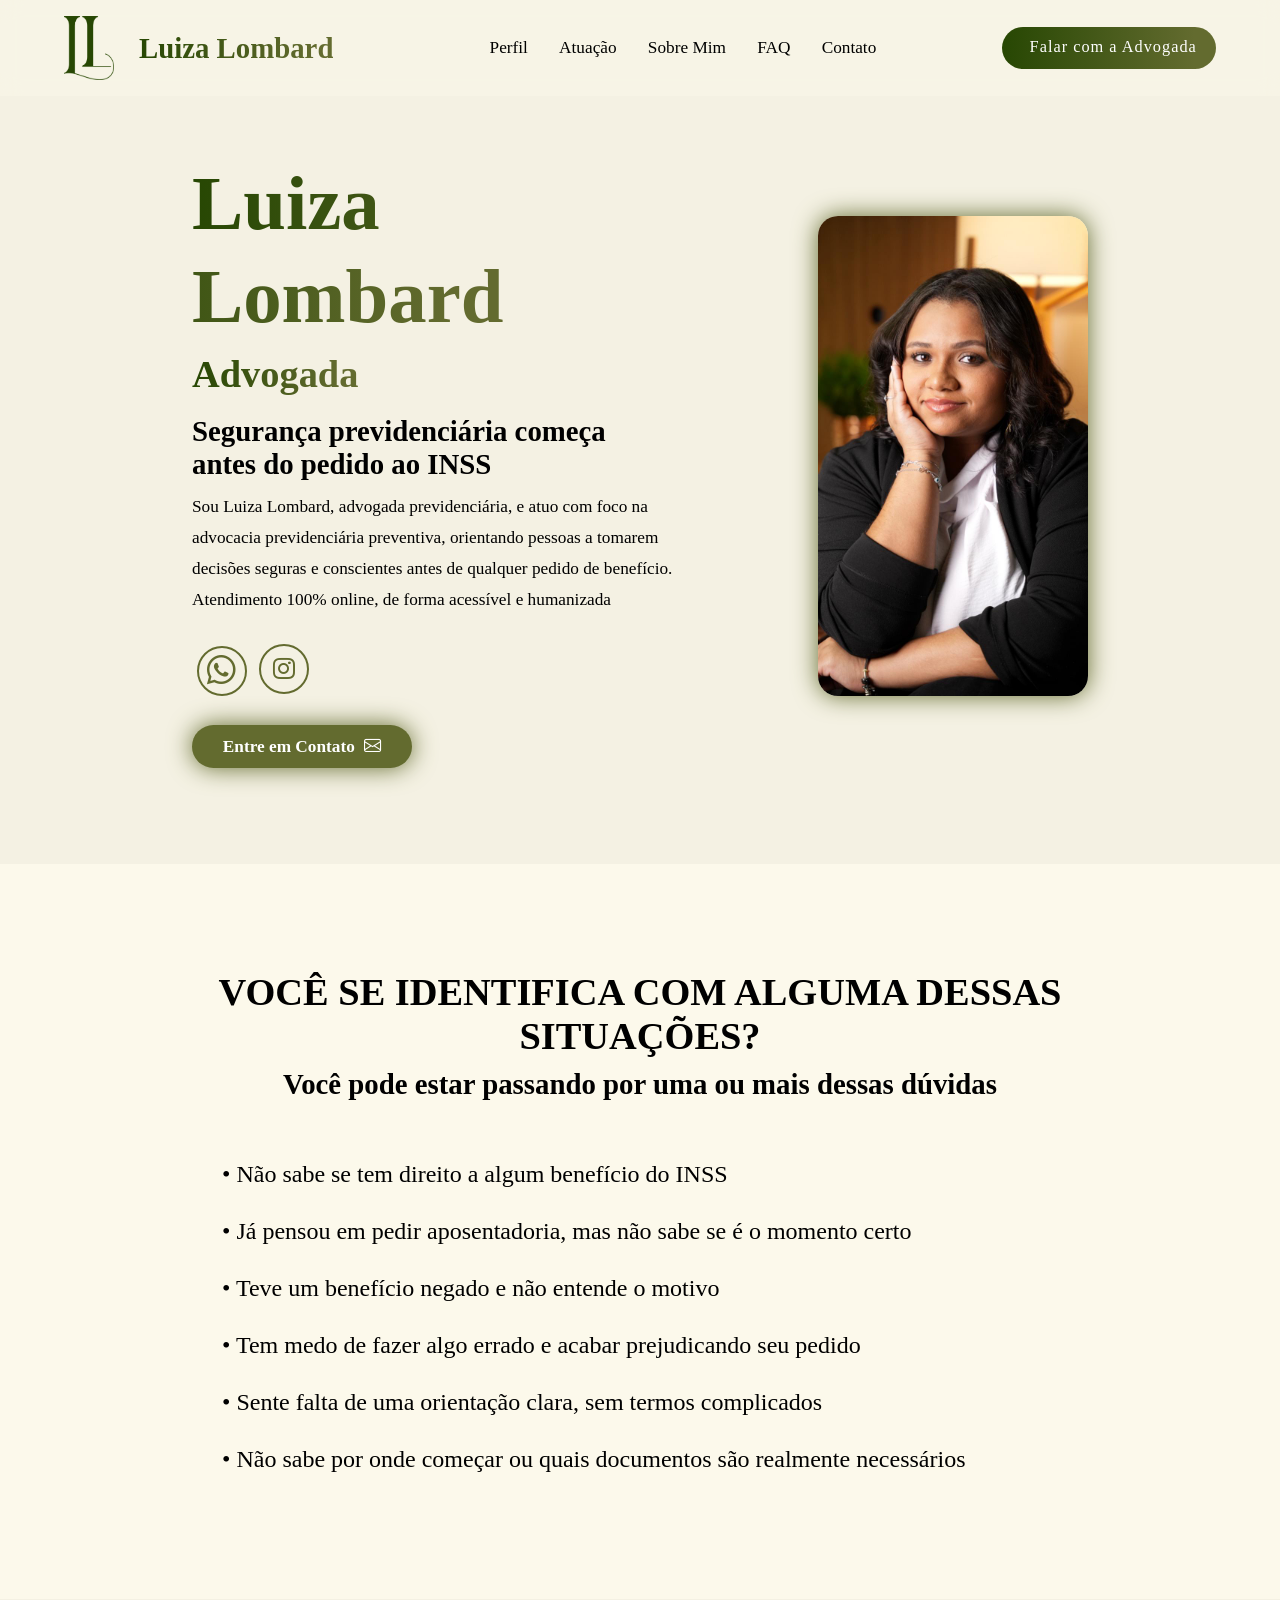
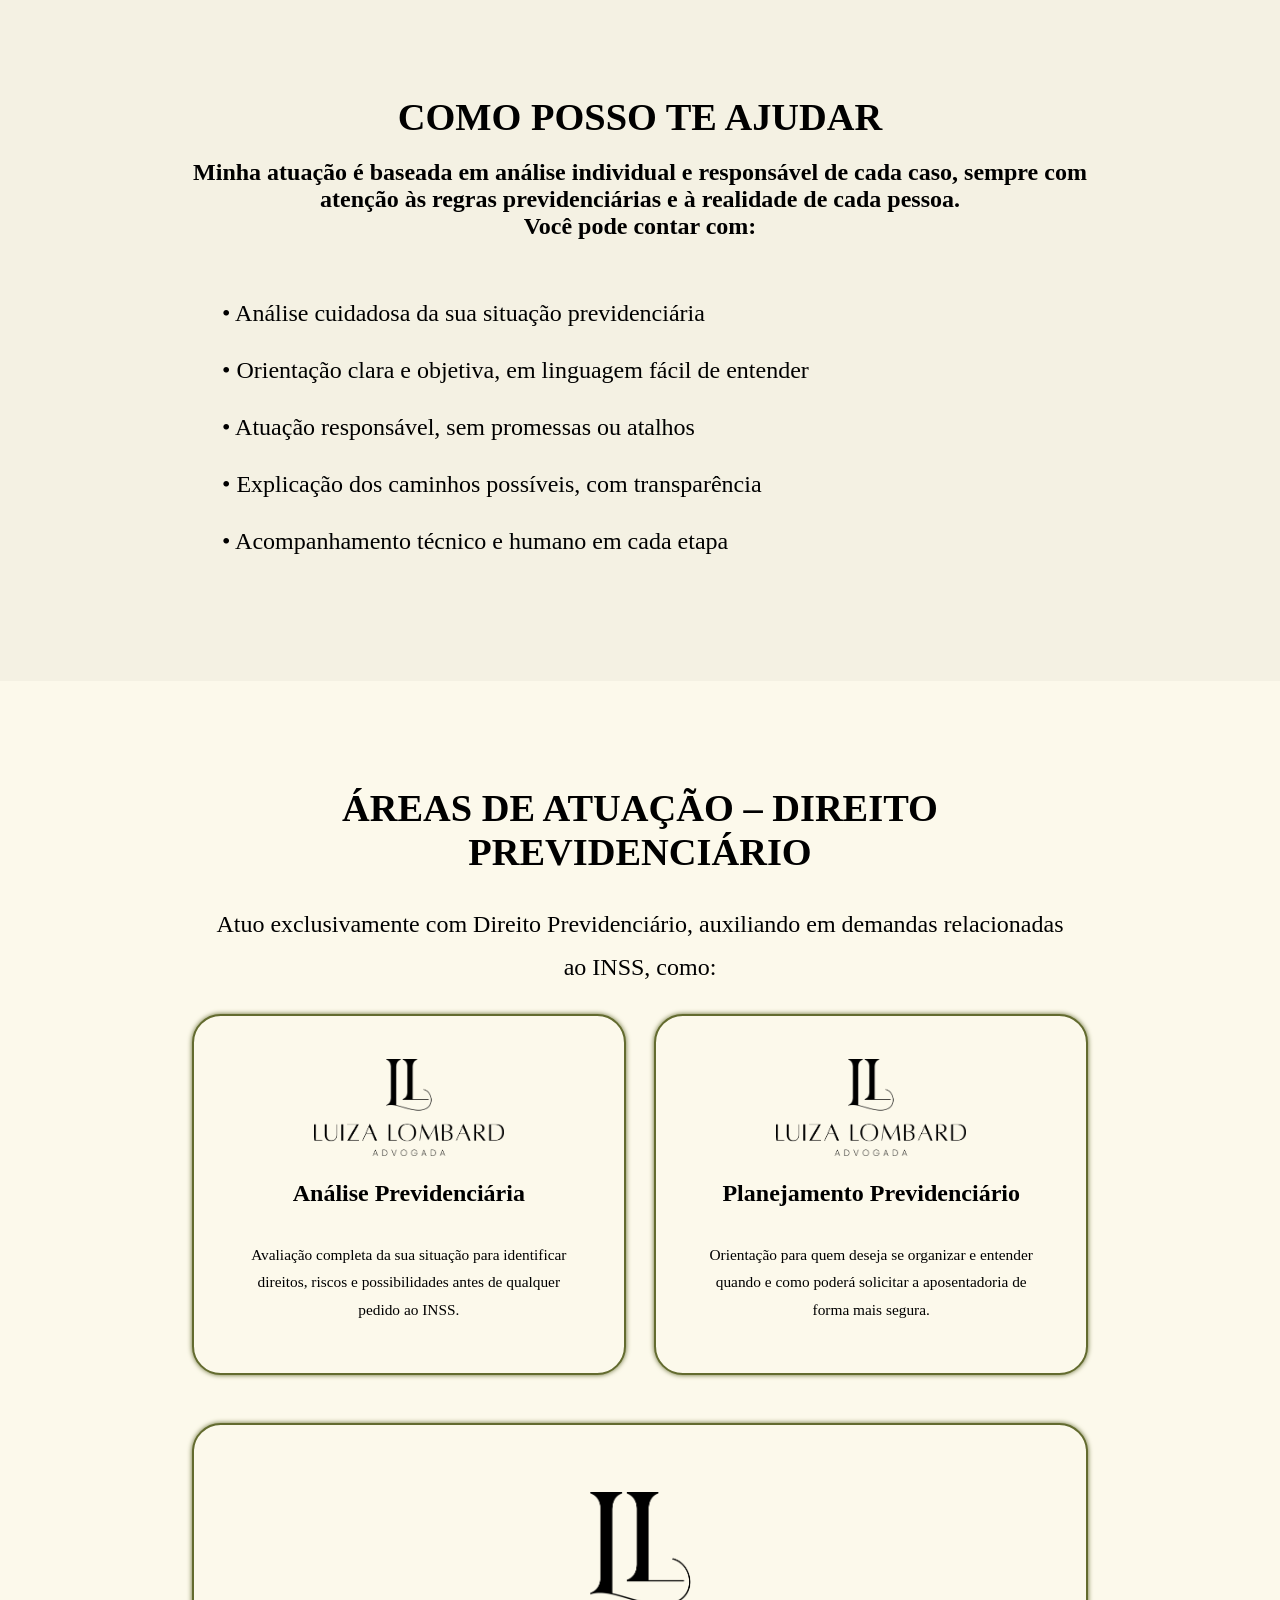
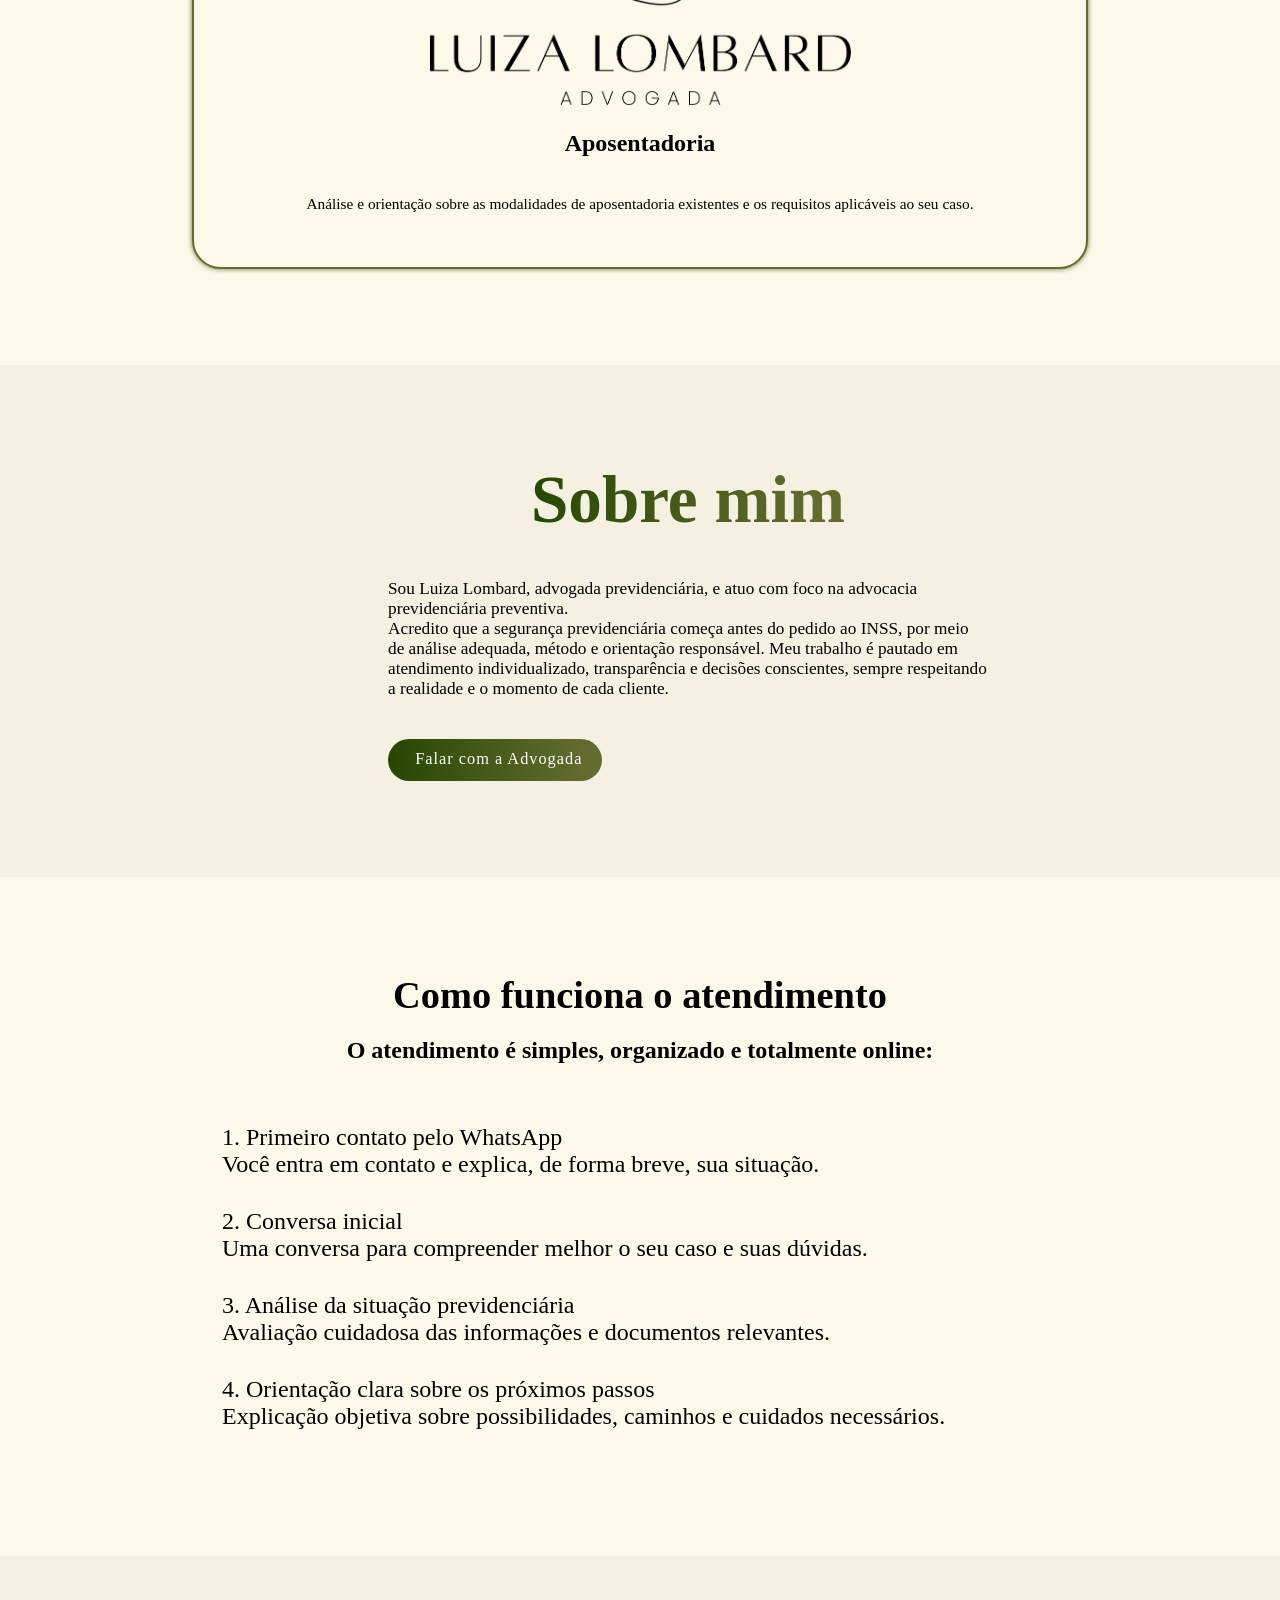
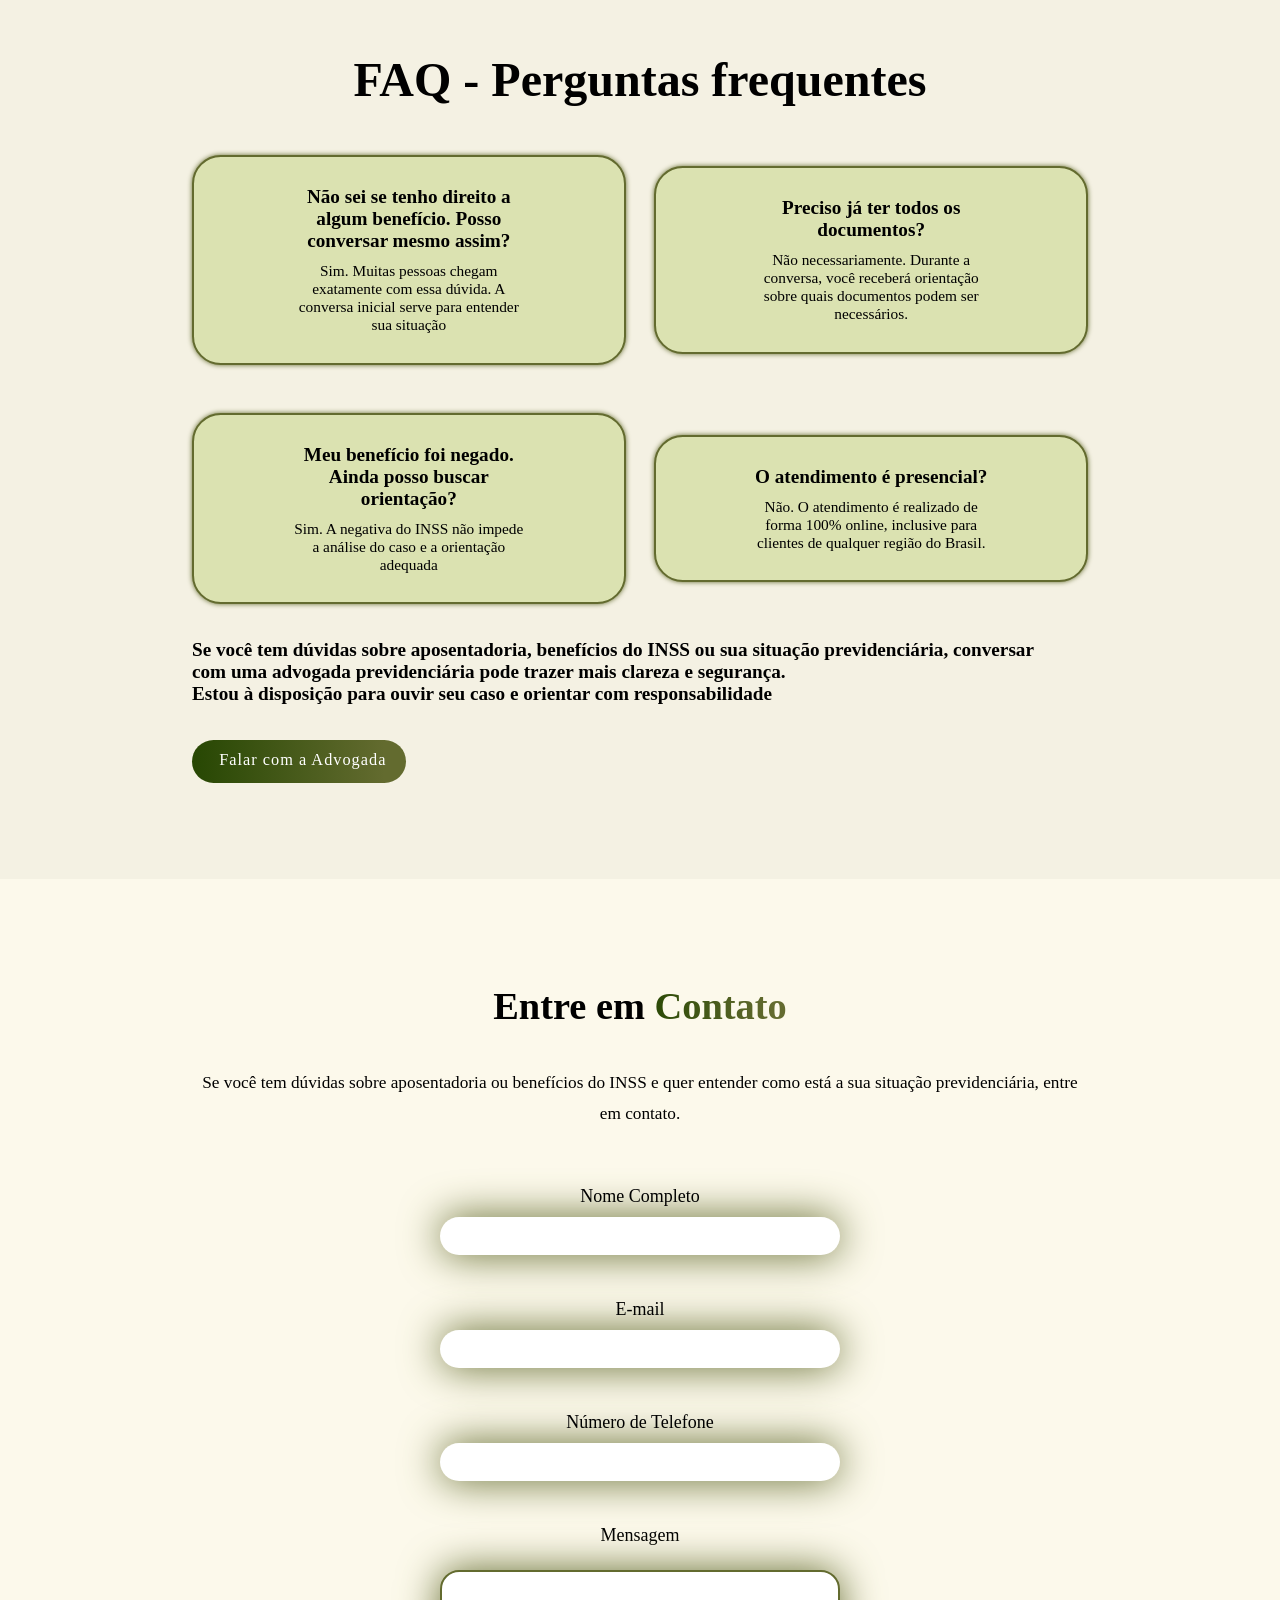
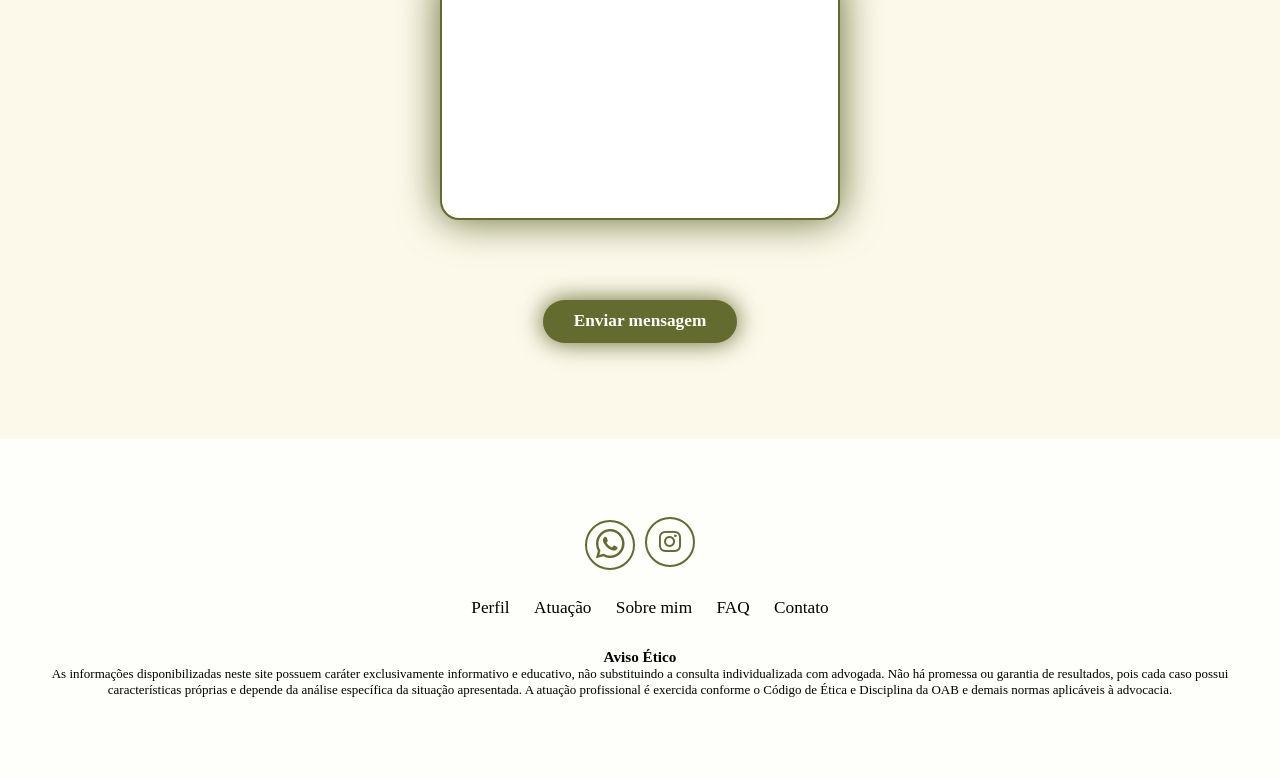
==== index.html @ 2197322c "altecao faq" ====
<!DOCTYPE html>
<html lang="en">

<head>
    <meta charset="UTF-8">
    <meta name="viewport" content="width=device-width, initial-scale=1.0">
    <title>Luiza Lombard</title>
    <link rel="icon" type="image/png" href="Ativo9.png">

    <link rel="stylesheet" href="style.css">
    <link href='https://unpkg.com/boxicons@2.1.4/css/boxicons.min.css' rel='stylesheet'>
    <link rel="stylesheet" href="https://cdn.jsdelivr.net/npm/bootstrap-icons@1.11.3/font/bootstrap-icons.min.css">

    <!-- Google tag (gtag.js) -->
    <script async src="https://www.googletagmanager.com/gtag/js?id=AW-17724271591"></script>
    <script>
        window.dataLayer = window.dataLayer || [];
        function gtag() { dataLayer.push(arguments); }
        gtag('js', new Date());

        gtag('config', 'AW-17724271591');
    </script>


</head>

<body>

    <section class="home" id="home">
        <div class="home-content">
            <h1><span>Luiza Lombard</span></h1>
            <h3>
                <span>Advogada</span>
            </h3>
            <h2>Segurança previdenciária começa antes do pedido ao INSS</h2>
            <p>
                Sou Luiza Lombard, advogada previdenciária, e atuo com foco na advocacia previdenciária preventiva,
                orientando pessoas a tomarem decisões seguras e conscientes antes de qualquer pedido de benefício.
                Atendimento 100% online, de forma acessível e humanizada
            </p>

            <div class="social-icons">
                <a href="https://wa.me/5531998127273">
                    <i class="bi bi-whatsapp"></i>
                </a>

                </a>
                <a href="https://www.instagram.com/luizalombard.advogada">
                    <i class='bx bxl-instagram'></i>
                </a>
            </div>
            <div class="btn-group">
                <a href="#contact" class="btn">Entre em Contato
                    <i class="bi bi-envelope"></i>
                </a>
            </div>
        </div>
        <div class="home-img">
            <img src="image.jpeg" alt="">
        </div>
    </section>

    <section class="services" id="services">

        <h2 class="heading">VOCÊ SE IDENTIFICA COM ALGUMA DESSAS SITUAÇÕES? </h2>
        <h3>Você pode estar passando por uma ou mais dessas dúvidas</h3>

        <p>• Não sabe se tem direito a algum benefício do INSS </p>
        <p> • Já pensou em pedir aposentadoria, mas não sabe se é o momento certo </p>
        <p> • Teve um benefício negado e não entende o motivo </p>
        <p>• Tem medo de fazer algo errado e acabar prejudicando seu pedido </p>
        <p>• Sente falta de uma orientação clara, sem termos complicados </p>
        <p>• Não sabe por onde começar ou quais documentos são realmente necessários </p>

    </section>

    <section class="ajuda">

        <h1>COMO POSSO TE AJUDAR</h1>

        <h2>Minha atuação é baseada em análise individual e responsável de cada caso, sempre com
            atenção às regras previdenciárias e à realidade de cada pessoa. <br>
            Você pode contar com:</h2>

        <p>• Análise cuidadosa da sua situação previdenciária</p>
        <p>• Orientação clara e objetiva, em linguagem fácil de entender</p>
        <p>• Atuação responsável, sem promessas ou atalhos</p>
        <p>• Explicação dos caminhos possíveis, com transparência</p>
        <p>• Acompanhamento técnico e humano em cada etapa</p>

    </section>

    <header class="header">

        <div class="logo-img">
            <img src="Ativo15.png" alt="">
            <a href="#home" class="logo">
                <span> Luiza Lombard</span>
            </a>
        </div>

        <i class="bx bx-menu" id="menu-icon"></i>

        <nav class="navbar">
            <a href="#home">Perfil</a>
            <a href="#projects">Atuação</a>
            <a href="#about">Sobre Mim</a>
            <a href="#faq">FAQ</a>
            <a href="#contact">Contato</a>
        </nav>

        <a href="https://wa.me/5531998127273" class="gradient-btn"><img src="whatsapp.png" alt="">Falar com a
            Advogada</a>


    </header>


    <section class="projects" id="projects">

        <h2 class="heading">ÁREAS DE ATUAÇÃO – DIREITO PREVIDENCIÁRIO</h2>
        <p>Atuo exclusivamente com Direito Previdenciário, auxiliando em demandas relacionadas ao
            INSS, como:
        </p>

        <div class="projects-box1">
            <div class="project-card">
                <img src="logoprojeto.png" alt="">


                <h3>Análise Previdenciária</h3>

                <p>
                    Avaliação completa da sua situação para identificar direitos, riscos e
                    possibilidades antes de qualquer pedido ao INSS.
                </p>

            </div>


            <div class="project-card">
                <img src="logoprojeto.png" alt="">

                <h3>
                    Planejamento Previdenciário </h3>
                <p>Orientação para quem deseja se organizar e entender quando e como poderá solicitar a aposentadoria de
                    forma mais segura.
                </p>

            </div>

            <div class="project-card">
                <img src="logoprojeto.png" alt="">

                <h3>Aposentadoria</h3>
                <p>Análise e orientação sobre as modalidades de aposentadoria existentes e os requisitos aplicáveis ao
                    seu caso.

            </div>

    </section>

    <section class="about" id="about">

        <div class="about-img">
            <img src="image.png" alt="">
        </div>

        <div class="about-content">
            <div class="card">
                <h2><span>Sobre mim</span></h2>
                <hr>

                <p>Sou Luiza Lombard, advogada previdenciária, e atuo com foco na advocacia previdenciária preventiva.
                    <br>
                    Acredito que a segurança previdenciária começa antes do pedido ao INSS, por meio de análise
                    adequada, método e orientação responsável. Meu trabalho é pautado em atendimento individualizado,
                    transparência e decisões conscientes, sempre respeitando a realidade e o momento de cada cliente.
                    <hr>
                </p>

            </div>
            <a href="https://wa.me/5531998127273" class="gradient-btn"><img src="whatsapp.png" alt="">Falar com a
                Advogada</a>
        </div>

    </section>


    <section class="ajuda1">
        <h1>Como funciona o atendimento</h1>
        <h2>O atendimento é simples, organizado e totalmente online:</h2>
        <p>
            1. Primeiro contato pelo WhatsApp <br>
            Você entra em contato e explica, de forma breve, sua situação.
        </p>

        <p>
            2. Conversa inicial <br>
            Uma conversa para compreender melhor o seu caso e suas dúvidas.
        </p>

        <p>
            3. Análise da situação previdenciária <br>
            Avaliação cuidadosa das informações e documentos relevantes.
        </p>

        <p>
            4. Orientação clara sobre os próximos passos <br>
            Explicação objetiva sobre possibilidades, caminhos e cuidados necessários.
        </p>

    </section>

    <section class="faq" id="faq">

        <h2>FAQ - Perguntas frequentes</h2>

        <div class="projects-box">

            <div class="project-card-faq">

                <h3>Não sei se tenho direito a algum
                    benefício. Posso conversar mesmo
                    assim?</h3>

                <p>
                    Sim. Muitas pessoas chegam exatamente
                    com essa dúvida. A conversa inicial serve
                    para entender sua situação
                </p>

            </div>

            <div class="project-card-faq">

                <h3>
                    Preciso já ter todos os documentos?</h3>
                <p>Não necessariamente. Durante a conversa,
                    você receberá orientação sobre quais
                    documentos podem ser necessários.</p>

            </div>

            <div class="project-card-faq">

                <h3>
                    Meu benefício foi negado. Ainda posso
                    buscar orientação? </h3>
                <p>Sim. A negativa do INSS não impede a
                    análise do caso e a orientação adequada
                </p>

            </div>

            <div class="project-card-faq">

                <h3>
                    O atendimento é presencial? </h3>
                <p>Não. O atendimento é realizado de forma
                    100% online, inclusive para clientes de
                    qualquer região do Brasil.

                </p>

            </div>
        </div>

        <div>
            <h1>Se você tem dúvidas sobre aposentadoria, benefícios do INSS ou sua situação
                previdenciária, conversar com uma advogada previdenciária pode trazer mais clareza e
                segurança. <br>
                Estou à disposição para ouvir seu caso e orientar com responsabilidade</h1>
        </div>
        <a href="https://wa.me/5531998127273" class="gradient-btn"><img src="whatsapp.png" alt="">Falar com a
            Advogada</a>
    </section>

    <section class="contact" id="contact">
        <h2 class="heading">Entre em<span> Contato</span></h2>
        <p>Se você tem dúvidas sobre aposentadoria ou benefícios do INSS e quer entender como está a sua situação
            previdenciária, entre em contato.</p>

        <div class="contact_1">

            <form action="https://formsubmit.co/luizalombard.adv@gmail.com" method="POST">
                <div>
                    <label for="Nome">Nome Completo</label>
                    <input type="text" name="Nome">
                </div>
                <div>
                    <label for="E-mail">E-mail</label>
                    <input type="email" name="E-mail" required>
                </div>
                <div>
                    <label for="Telefone">Número de Telefone</label>
                    <input type="number" name="Telefone">
                </div>
                <div>
                    <label for="Mensagem">Mensagem</label>
                    <textarea type="text" id="message" name="Mensagem" required></textarea>
                </div>

        </div>
        <div class="input-goup-2">
            <input type="submit" value="Enviar mensagem" class="btn">
        </div>
        <input type="hidden" name="_next" value="http://localhost:5500/portifolioPI/thanks.html#home">
        <input type="hidden" name="_subject" value="New submission!">
        </form>
    </section>

    <footer class="footer">
        </a>
        <div class="social-icons">
            <a href="https://wa.me/5531998127273">
                <i class="bi bi-whatsapp"></i>

                <a href="https://www.instagram.com/luizalombard.advogada">
                    <i class='bx bxl-instagram'></i>
                </a>
        </div>

        <ul class="list">
            <li>
                <a href="#home">Perfil</a>
            </li>
            <li>
                <a href="#projects">Atuação</a>
            </li>
            <li>
                <a href="#about">Sobre mim</a>
            </li>
            <li>
                <a href="#faq">FAQ</a>
            </li>
            <li>
                <a href="#contact">Contato</a>
            </li>
        </ul>


        <div class="copyright">
            <h3>Aviso Ético</h3>
            <p> As informações disponibilizadas neste site possuem caráter exclusivamente informativo e educativo, não
                substituindo a consulta individualizada com advogada.
                Não há promessa ou garantia de resultados, pois cada caso possui características próprias e depende da
                análise específica da situação apresentada.
                A atuação profissional é exercida conforme o Código de Ética e Disciplina da OAB e demais normas
                aplicáveis
                à advocacia.</p>

        </div>

    </footer>
    <script src="script.js"></script>
</body>

</html>
---- style.css ----
* {
    margin: 0;
    padding: 0;
    box-sizing: border-box;
    text-decoration: none;
    scroll-behavior: smooth;
    font-family: 'Poppins';
}

:root {
    --bg-color: #fcf9eb;
    --second-bg-color: #f4f1e3;
    --text-color: black;
    --main-color: #636b2f;
}

html {
    font-size: 60%;
    overflow-x: hidden;
}

body {
    background: var(--bg-color);
    color: var(--text-color);
    overflow-x: hidden;
    word-wrap: break-word;
}

.bx-menu {
    cursor: pointer;
}

.header {
    position: fixed;
    gap: 0;
    height: 96px;
    width: 100%;
    top: 0;
    left: 0;
    padding: 1rem 5%;
    background: rgba(248, 245, 231, 0.8);
    backdrop-filter: blur(10px);
    display: flex;
    justify-content: space-between;
    align-items: center;
    z-index: 1000;
}

.logo-img {
    display: flex;
    align-items: center;
    flex-shrink: 0;
}

.logo-img img {
    max-width: 60px;
    width: 100%;
    height: 64px;
    margin-right: 15px;
    padding-right: 10px;
    align-items: center;
    display: inline-block;
    vertical-align: middle;
    line-height: normal;
    flex-shrink: 0;
}


#menu-icon {
    font-size: 3.5rem;
    color: var(--main-color);
    display: none;
}

.logo {
    font-size: 3rem;
    color: var(--text-color);
    font-weight: 800;
    cursor: pointer;
    transition: 0.3s ease-in-out;
    align-items: center;
    display: inline-block;
    vertical-align: middle;
    line-height: normal;
    margin-right: 30px;
}

.logo:hover {
    transform: scale(1.1);
}

span {
    background: linear-gradient(270deg,
            #636b2f 10%,
            #274703 100%);
    background-clip: text;
    color: transparent;
}

.navbar a {
    font-size: 1.8rem;
    color: var(--text-color);
    font-weight: 500;
    transition: 0.3s ease-in-out;
    border-bottom: 3px solid transparent;
    margin: 1.5rem;
}

.navbar a:hover {
    color: var(--main-color);
    border-bottom: 3px solid var(--main-color);
}

.gradient-btn img {
    /* Ajuste o tamanho da imagem conforme necessário */
    height: 23px;
    display: block;
}

.service-info {
    text-align: center;
}

.service-info img {
    margin: 10px;
    width: 60px;
    height: 60px;
}


.gradient-btn {
    font-size: 1.7rem;
    padding: 1rem 2rem;
    border-radius: 3rem;
    background: linear-gradient(270deg,
            #636b2f 10%,
            #274703 100%);
    letter-spacing: 1px;
    cursor: pointer;
    transition: 0.3s ease-in-out;
    color: white;
    border: none;
    text-wrap: nowrap;
    max-width: 10%;
    width: auto;
    min-width: fit-content;
    display: inline-flex;
    gap: 8px;
    overflow: visible;
}

.gradient-btn:hover {
    transform: scale(1.05);
}

section {
    min-height: auto;
    padding: clamp(3rem, 10vw, 10rem) clamp(2rem, 15vw, 15%);
}

.home {
    display: flex;
    align-items: center;
    justify-content: center;
    gap: clamp(2rem, 15vw, 15rem);
    background-color: var(--second-bg-color);
}

.home-content {
    display: flex;
    flex-direction: column;
    align-items: left;
    text-align: left;
    padding-top: 5rem;
}

.home-content h1 {
    font-size: clamp(3rem, 8vw, 8rem);
    font-weight: 700;
    margin-top: 1.5rem;
    line-height: 1.2;
    word-wrap: break-word;
}

.home-content h3 {
    margin: 1rem 0;
    font-size: clamp(2rem, 4vw, 4rem);
}

.home-content h2 {
    margin: 1rem 0;
    font-size: clamp(1.8rem, 3vw, 3rem);
    word-wrap: break-word;
}

.home-content p {
    font-size: clamp(1.4rem, 1.8vw, 1.8rem);
    font-weight: 500;
    line-height: 1.8;
    word-wrap: break-word;
}

.home-img img {
    border-radius: 20px;
    object-fit: cover;
    box-shadow: 0 0 25px var(--main-color);
    transition: 0.4s ease-in-out;
    width: 100%;
    max-width: 30dvh;
    min-width: 30dvh;
    margin-top: 50px;
}

.home-img img:hover {
    box-shadow: 0 0 25px var(--main-color),
        0 0 50px var(--main-color),
        0 0 100px var(--main-color);
}

.social-icons a {
    display: inline-flex;
    justify-content: center;
    align-items: center;
    font-size: 3rem;
    padding: 1rem;
    background: transparent;
    border: 2px solid var(--main-color);
    border-radius: 50%;
    color: var(--main-color);
    margin: 3rem 0.5rem;
    transition: 0, 3s ease-in-out;
    height: 50px;
    width: 50px;
}

.social-icons a:hover {
    color: white;
    background-color: var(--main-color);
    transform: scale(1.2)translateY(-5px);
    box-shadow: 0 0 25px var(--main-color);
}

.btn-group i {
    margin-left: 5px;
}


.btn-group {
    display: flex;
    gap: 1.5rem;
}

.btn {
    display: inline-block;
    padding: 1rem 3rem;
    background-color: var(--main-color);
    box-shadow: 0 0 25px var(--main-color);
    border-radius: 3rem;
    font-size: 1.8rem;
    color: white;
    border: 2px solid transparent;
    font-weight: 600;
    transition: 0, 3s ease-in-out;
}

.btn:hover {
    transform: scale(1.05);
    box-shadow: 0 0 25px var(--main-color),
        0 0 50px var(--main-color);
}

.btn-group a:nth-of-type(2) {
    background-color: black;
    color: var(--main-color);
    border: 2px solid var(--main-color);
    box-shadow: 0 0 25px transparent;
}

.btn-group a:nth-of-type(2):hover {
    box-shadow: 0 0 25px var(--main-color);
    background-color: var(--main-color);
    color: rgb(0, 0, 0);
}

.about {
    display: flex;
    justify-content: center;
    align-items: center;
    gap: clamp(2rem, 10vw, 10rem);
    background-color: var(--second-bg-color);
}

.about-img img {
    width: 100%;
    max-width: 400px;
    height: auto;
    border-radius: 16px;
    box-shadow: 0 0 25px var(--main-color);
    transition: 0.4s ease-in-out;
    min-width: 0;
}

.about-img img:hover {
    box-shadow: 0 0 25px var(--main-color),
        0 0 50px var(--main-color),
        0 0 100px var(--main-color)
}

.about-content h2 {
    font-size: clamp(3rem, 7vw, 7rem);
    text-align: center;
    word-wrap: break-word;
}

.about-content p {
    font-size: clamp(1.6rem, 1.8vw, 1.8rem);
    max-width: 600px;
    width: 100%;
    word-wrap: break-word;
}

hr {
    border: none;
    height: 0px;
    background-color: #ddd;
    margin: 20px 0;
}


.about-content .btn {
    margin: 3rem 0;
}

::-webkit-scrollbar {
    width: 20px;


}

::-webkit-scrollbar-thumb {
    background-color: var(--main-color);
    border-radius: 10px;
    box-shadow: inset 0 0 6px rgba(0, 0, 0, 0.3);
    border: 2px solid #f1f1f1;
}

::-webkit-scrollbar-track {
    background-color: var(--bg-color);
    border-radius: 10px;
}


.heading {
    text-align: center;
    font-size: clamp(2.5rem, 4vw, 4rem);
    margin: 1rem 0;
    word-wrap: break-word;
}


.services {
    background-color: var(--bg-color);
    color: white;

}

.services p {
    color: var(--text-color);
    align-items: center;
    font-size: clamp(1.6rem, 2.5vw, 2.5rem);
    display: flex;
    justify-content: left;
    max-width: 100%;
    text-align: left;
    margin: 30px;
    word-wrap: break-word;
}

.ajuda {
    background-color: var(--second-bg-color);
}

.ajuda h1 {
    color: var(--text-color);
    font-size: clamp(2.5rem, 4vw, 4rem);
    text-align: center;
    margin-bottom: 20px;
    word-wrap: break-word;
}
.ajuda1 {
    background-color: var(--bg-color);
}

.ajuda1 h1 {
    color: var(--text-color);
    font-size: clamp(2.5rem, 4vw, 4rem);
    text-align: center;
    margin-bottom: 20px;
    word-wrap: break-word;
}

.ajuda h2 {
    color: var(--text-color);
    font-size: clamp(1.8rem, 2.5vw, 2.5rem);
    text-align: center;
    margin-bottom: 60px;
    word-wrap: break-word;
}
.ajuda1 h2 {
    color: var(--text-color);
    font-size: clamp(1.8rem, 2.5vw, 2.5rem);
    text-align: center;
    margin-bottom: 60px;
    word-wrap: break-word;
}

.ajuda h3 {
    color: var(--text-color);
    font-size: 2.5rem;
    text-align: center;
    margin-top: 60px;
}

.ajuda p {
    color: var(--text-color);
    align-items: center;
    font-size: clamp(1.6rem, 2.5vw, 2.5rem);
    display: flex;
    justify-content: left;
    max-width: 100%;
    text-align: left;
    margin: 30px;
    word-wrap: break-word;
}
.ajuda1 p {
    color: var(--text-color);
    align-items: center;
    font-size: clamp(1.6rem, 2.5vw, 2.5rem);
    display: flex;
    justify-content: left;
    max-width: 100%;
    text-align: left;
    margin: 30px;
    word-wrap: break-word;
}


.services h2 {
    color: var(--text-color);
    font-size: clamp(2.5rem, 4vw, 4rem);
    word-wrap: break-word;
}

.services h3 {
    color: var(--text-color);
    font-size: clamp(2rem, 3vw, 3rem);
    text-align: center;
    margin-bottom: 60px;
    word-wrap: break-word;
}

.services h4 {
    color: var(--text-color);
    font-size: 2.5rem;
    text-align: center;
    margin-top: 60px;
}

.services-container {
    display: grid;
    grid-template-columns: repeat(3, 1fr);
    align-items: center;
    gap: 50px;
    padding: 50px;
    justify-content: center;
    row-gap: 5rem;
    width: 100%;
    max-width: 100px;
    margin: 0 auto;
    /* Centraliza o container horizontalmente */
}

.service-box {
    display: flex;
    background-color: #7a843a;
    min-height: 150px;
    height: 220px;
    width: 400px;
    margin: 2px;
    border-radius: 3rem;
    border: 5px solid transparent;
    transition: 0.3s ease-in-out;
}

.service-box:hover {
    background: #6d753e;
    border: 5px solid var(--main-color);
    transform: scale(1.03);
}

.service-info {
    display: flex;
    flex-direction: column;
    text-align: center;
    justify-content: center;
    align-items: center;
    padding: 5rem;

}

.service-info h4 {
    font-size: 2rem;
    margin: 2rem 0;
    font-weight: 700;
}

.service-info p {
    font-size: 1.4rem;
    font-weight: 600;
    line-height: 1.7;
}

.service-info i {
    font-size: 8rem;
}


.projects h2 {

    margin-bottom: 5px;
}

.projects p {
    display: flex;
    flex-direction: column;
    align-items: center;
    text-align: center;
    padding: 2.5rem;
    font-size: clamp(1.6rem, 2.5vw, 2.5rem);
    font-weight: 500;
    line-height: 1.8;
    word-wrap: break-word;
}

.projects {

    background-color: var(--bg-color);
}

.projects-box {
    display: grid;
    grid-template-columns: repeat(2, 1fr);
    place-items: center;
    gap: 3rem;
    row-gap: 5rem;
}
.projects-box1 {
    display: flex;
    flex-wrap: wrap;
    justify-content: center;
    align-items: stretch;
    gap: 3rem;
    row-gap: 5rem;
}

.project-card {
    display: flex;
    flex-direction: column;
    align-items: center;
    justify-content: center;
    text-align: center;
    background-color: var(--bg-color);
    border: 2px solid var(--main-color);
    border-radius: 3rem;
    gap: 1rem;
    padding: 25px;
    overflow: hidden;
    box-shadow: 0 0 5px var(--main-color);
    transition: 0.3s ease;
    min-width: 0;
    flex: 1 1 300px;
    max-width: 100%;
    word-wrap: break-word;
}

.project-card:hover {
    box-shadow: 0 0 25px var(--main-color),
        0 0 50px var(--main-color);
    transform: scale 1.02;
}

.project-card img {
    margin-top: 5%;
    width: 50%;
    border-radius: 2rem;
    object-fit: cover;
    margin-bottom: 15px;
}

.project-card h3 {
    font-size: clamp(1.8rem, 2.5vw, 2.5rem);
    word-wrap: break-word;
}

.project-card p {
    font-size: clamp(1.4rem, 1.6vw, 1.6rem);
    word-wrap: break-word;
}

.contact {
    background-color: var(--bg-color);
}

.contact h2 {
    margin-bottom: 3rem;
    color: var(--text-color);
    word-wrap: break-word;
}

.contact p {
    display: flex;
    flex-direction: column;
    align-items: center;
    text-align: center;
    padding: 1rem;
    font-size: clamp(1.4rem, 1.8vw, 1.8rem);
    font-weight: 500;
    line-height: 1.8;
    word-wrap: break-word;
}

.contact form {
    display: flex;
    align-items: center;
    justify-content: center;
    gap: 3rem;
    margin: 5rem 0;
    text-align: center;
}

.contact form .input-box input,
.contact form textarea {
    width: 100%;
    padding: 2.5rem;
    font-size: 1.8rem;
    color: var(--text-color);
    background-color: var(--bg-color);
    border-radius: 2rem;
    border: 2px solid var(--main-color);
    margin: 1.5rem 0;
    resize: none;
}

.input-goup-2 {
    text-align: center;
}

.input-goup-2 :hover {
    cursor: pointer;

}

.contact_1 input {
    width: 100%;
    padding: 0;
    display: block;
    gap: 10rem;
    background-color: white;
    border: 100%;
    z-index: 1000;
}

.footer {
    background-color: rgb(255, 255, 255, 0.8);
    padding: 50px 0;
}

.footer .social-icons {
    text-align: center;
}

.footer ul {
    text-align: center;
    font-size: 1.8rem;
}

.footer ul li {
    display: inline-block;
    margin-left: 20px;
}

.footer ul li a {
    color: black;
    border-bottom: 3px solid transparent;
    transition: 0.3s ease-in-out;
}

.footer ul li a:hover {
    border-bottom: 3px solid var(--main-color);
}

.faq {
    background-color: var(--second-bg-color);
    display: flex;
    flex-direction: column;
}

.faq h1 {
    font-size: clamp(1.6rem, 2vw, 2rem);
    display: flex;
    justify-content: left;
    margin-top: 35px;
    margin-bottom: 35px;
    width: 95%;
    word-wrap: break-word;
}

.faq h2 {
    font-size: clamp(3rem, 5vw, 5rem);
    margin-bottom: 5rem;
    word-wrap: break-word;
    text-align: center;
}

.project-card-faq {
    display: flex;
    flex-direction: column;
    align-items: center;
    justify-content: center;
    text-align: center;
    background-color: #dbe2b1;
    border: 2px solid var(--main-color);
    border-radius: 3rem;
    padding: 3rem 2rem;
    overflow: hidden;
    box-shadow: 0 0 5px var(--main-color);
    transition: 0.3s ease;
    min-width: 0;
    word-wrap: break-word;
}

.project-card-faq h3 {
    font-size: clamp(1.6rem, 2vw, 2rem);
    word-wrap: break-word;
    max-width: 60%;
    margin-bottom: 10px;
}

.project-card-faq p {
    font-size: clamp(1.4rem, 1.6vw, 1.6rem);
    word-wrap: break-word;
    max-width: 60%;
}



.footer .copyright {
    text-align: center;
    margin-top: 40px;
    font-size: 13px;
    margin: 10px;
    padding: 20px;
}

/* Tablet and below */
@media(max-width: 1024px) {
    #menu-icon {
        display: block;
    }

    .header {
        padding: 2rem 5%;
        gap: 1rem;
        height: auto;
        min-height: 80px;
    }

    .logo {
        font-size: clamp(1.8rem, 3vw, 3rem);
    }

    .logo-img {
        flex-shrink: 0;
    }

    .logo-img img {
        max-width: 50px;
        height: 50px;
    }

    .navbar {
        position: absolute;
        top: 100%;
        right: 0;
        width: 90%;
        padding: 1rem 3rem;
        background: rgba(248, 245, 231, 0.9);
        border-bottom-left-radius: 2rem;
        border-left: 2px solid var(--main-color);
        border-bottom: 2px solid var(--main-color);
        display: none;
    }

    .navbar a {
        display: block;
        font-size: 2rem;
        margin: 3rem 0;
        color: var(--text-color);
    }

    .navbar.active {
        display: block;
    }

    .gradient-btn {
        font-size: 1.4rem;
        padding: 0.8rem 1.5rem;
        max-width: 200px;
    }

    .home {
        flex-direction: column-reverse;
        margin: 5rem 0;
        gap: 3rem;
    }

    .home-content {
        align-items: center;
        text-align: center;
        padding-top: 2rem;
    }


    .about {
        flex-direction: column-reverse;
        text-align: center;
        gap: 3rem;
    }

    .about-content {
        align-items: center;
    }

    .about-content p {
        text-align: center;
    }

    .about-img img {
        width: 100%;
        max-width: 300px;
    }

    .projects-box1 {
        flex-direction: column;
        align-items: center;
    }

    .project-card {
        width: 100%;
        max-width: 500px;
    }

    .contact form {
        flex-direction: column;
    }

    .projects-box {
        grid-template-columns: 1fr;
        gap: 2rem;
    }
}

/* Mobile */
@media(max-width: 767px) {
    html {
        font-size: 55%;
    }

    .header {
        padding: 1.5rem 3%;
        gap: 0.5rem;
        height: auto;
        min-height: 70px;
    }

    .logo {
        font-size: 1.6rem;
        margin-right: 10px;
    }

    .logo-img {
        flex-shrink: 0;
    }

    .logo-img img {
        max-width: 40px;
        height: 40px;
        margin-right: 8px;
    }

    .gradient-btn {
        font-size: 1.2rem;
        padding: 0.6rem 1rem;
        max-width: 160px;
    }

    .gradient-btn img {
        height: 18px;
    }

    section {
        padding: 3rem 5%;
    }

    .home {
        gap: 2rem;
        margin: 3rem 0;
    }

    .home-content {
        padding-top: 1rem;
    }


    .social-icons a {
        font-size: 2.5rem;
        padding: 0.8rem;
        margin: 2rem 0.3rem;
        height: 45px;
    }

    .btn {
        padding: 0.8rem 2rem;
        font-size: 1.6rem;
    }

    .about {
        gap: 2rem;
    }

    .about-img img {
        max-width: 250px;
    }

    .projects-box1 {
        gap: 2rem;
        row-gap: 3rem;
    }

    .project-card {
        padding: 20px;
        flex: 1 1 100%;
    }

    .services p,
    .ajuda p {
        margin: 20px 10px;
        font-size: 1.6rem;
    }

    .services h2,
    .ajuda h1 {
        font-size: 2.5rem;
    }

    .services h3,
    .ajuda h2 {
        font-size: 2rem;
        margin-bottom: 30px;
    }

    .faq h2 {
        font-size: 3rem;
        margin-bottom: 3rem;
    }

    .project-card-faq {
        padding: 2rem 1.5rem;
    }

    .projects-box {
        gap: 2rem;
        row-gap: 3rem;
    }

    .contact p {
        padding: 0.5rem;
        font-size: 1.6rem;
    }

    .footer {
        padding: 30px 0;
    }

    .footer ul li {
        margin-left: 10px;
        display: block;
        margin-bottom: 10px;
    }
}

/* Very small mobile */
@media(max-width: 500px) {
    html {
        font-size: 50%;
    }

    .header {
        padding: 1rem 2%;
    }

    .gradient-btn {
        font-size: 1rem;
        padding: 0.5rem 0.8rem;
        max-width: 140px;
          align-items: center;      /* centraliza verticalmente */
  justify-content: center;  /* centraliza horizontalmente */
    }

    .gradient-btn img {
        height: 16px;
    }

    section {
        padding: 2rem 3%;
    }

    .about-img img {
        max-width: 200px;
    }

    .project-card {
        padding: 15px;
    }

    form div {
        max-width: 100%;
    }

    form input[type="text"],
    form input[type="email"],
    form input[type="number"],
    form textarea {
        padding: 15px;
        font-size: 18px;
    }
}


form {
    display: flex;
    flex-direction: column;
    align-items: center;
}

form div {
    margin-bottom: 15px;
    width: 100%;
    max-width: 400px;
}

form label {
    display: block;
    margin-bottom: 10px;
    font-size: 18px;
}

form input[type="text"],
form input[type="email"],
form input[type="number"],
form textarea {
    width: 100%;
    padding: 10px;
    border-radius: 20px;
    border: 1px solid var(--main-color-);
    box-sizing: border-box;
    font-size: 16px;
    box-shadow: 0 0 40px var(--main-color);
}

form textarea {
    height: 100px;
}

@media (max-width: 500px) {
    form div {
        max-width: 100%;
    }

    form input[type="text"],
    form input[type="email"],
    form input[type="number"],
    form textarea {
        padding: 15px;
        font-size: 18px;
    }
}

form textarea#message {
    height: 250px;
    background-color: white;
}

.container {
    display: flex;
    flex-direction: column;
    align-items: center;
    text-align: center;
}

.container h1 {
    font-size: 8rem;
    font-weight: 700;
    margin-top: 25%;

}

.container p {
    font-size: 4rem;
    font-weight: 500;
    line-height: 1.8;
}
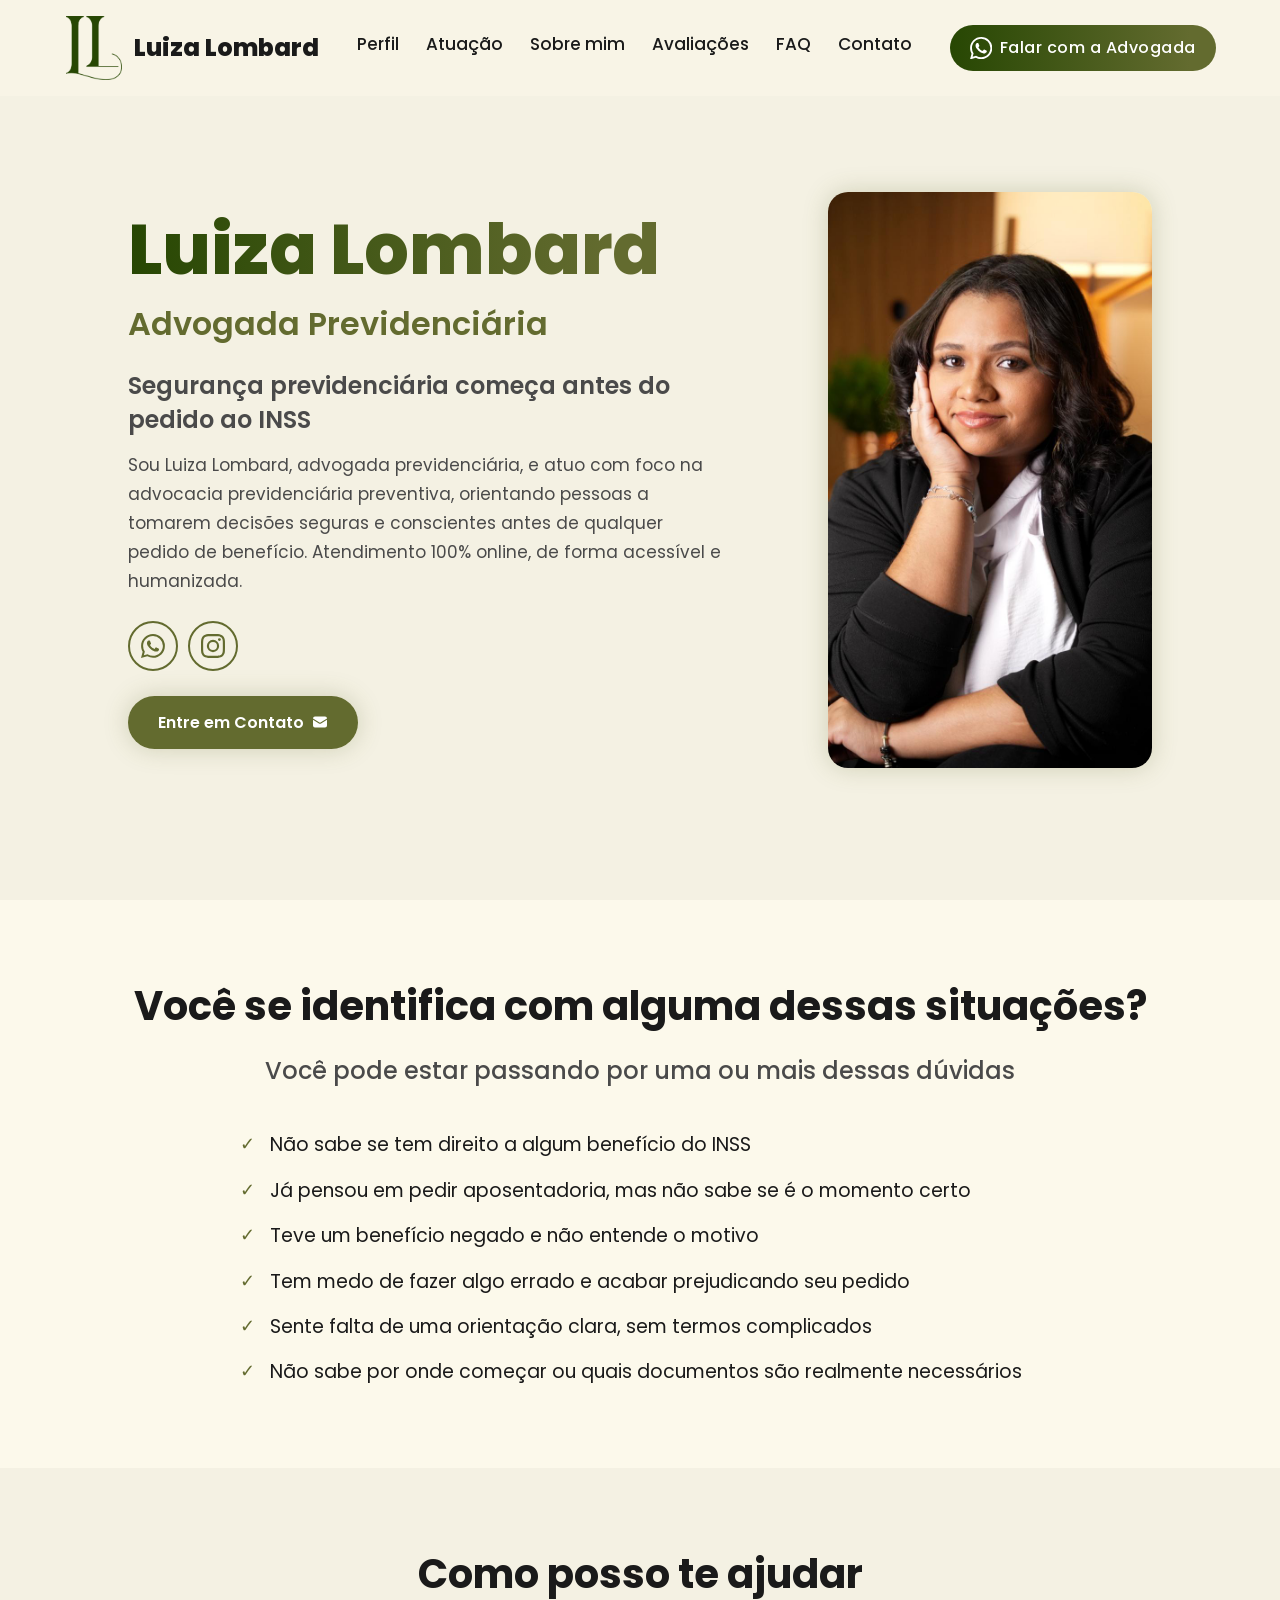
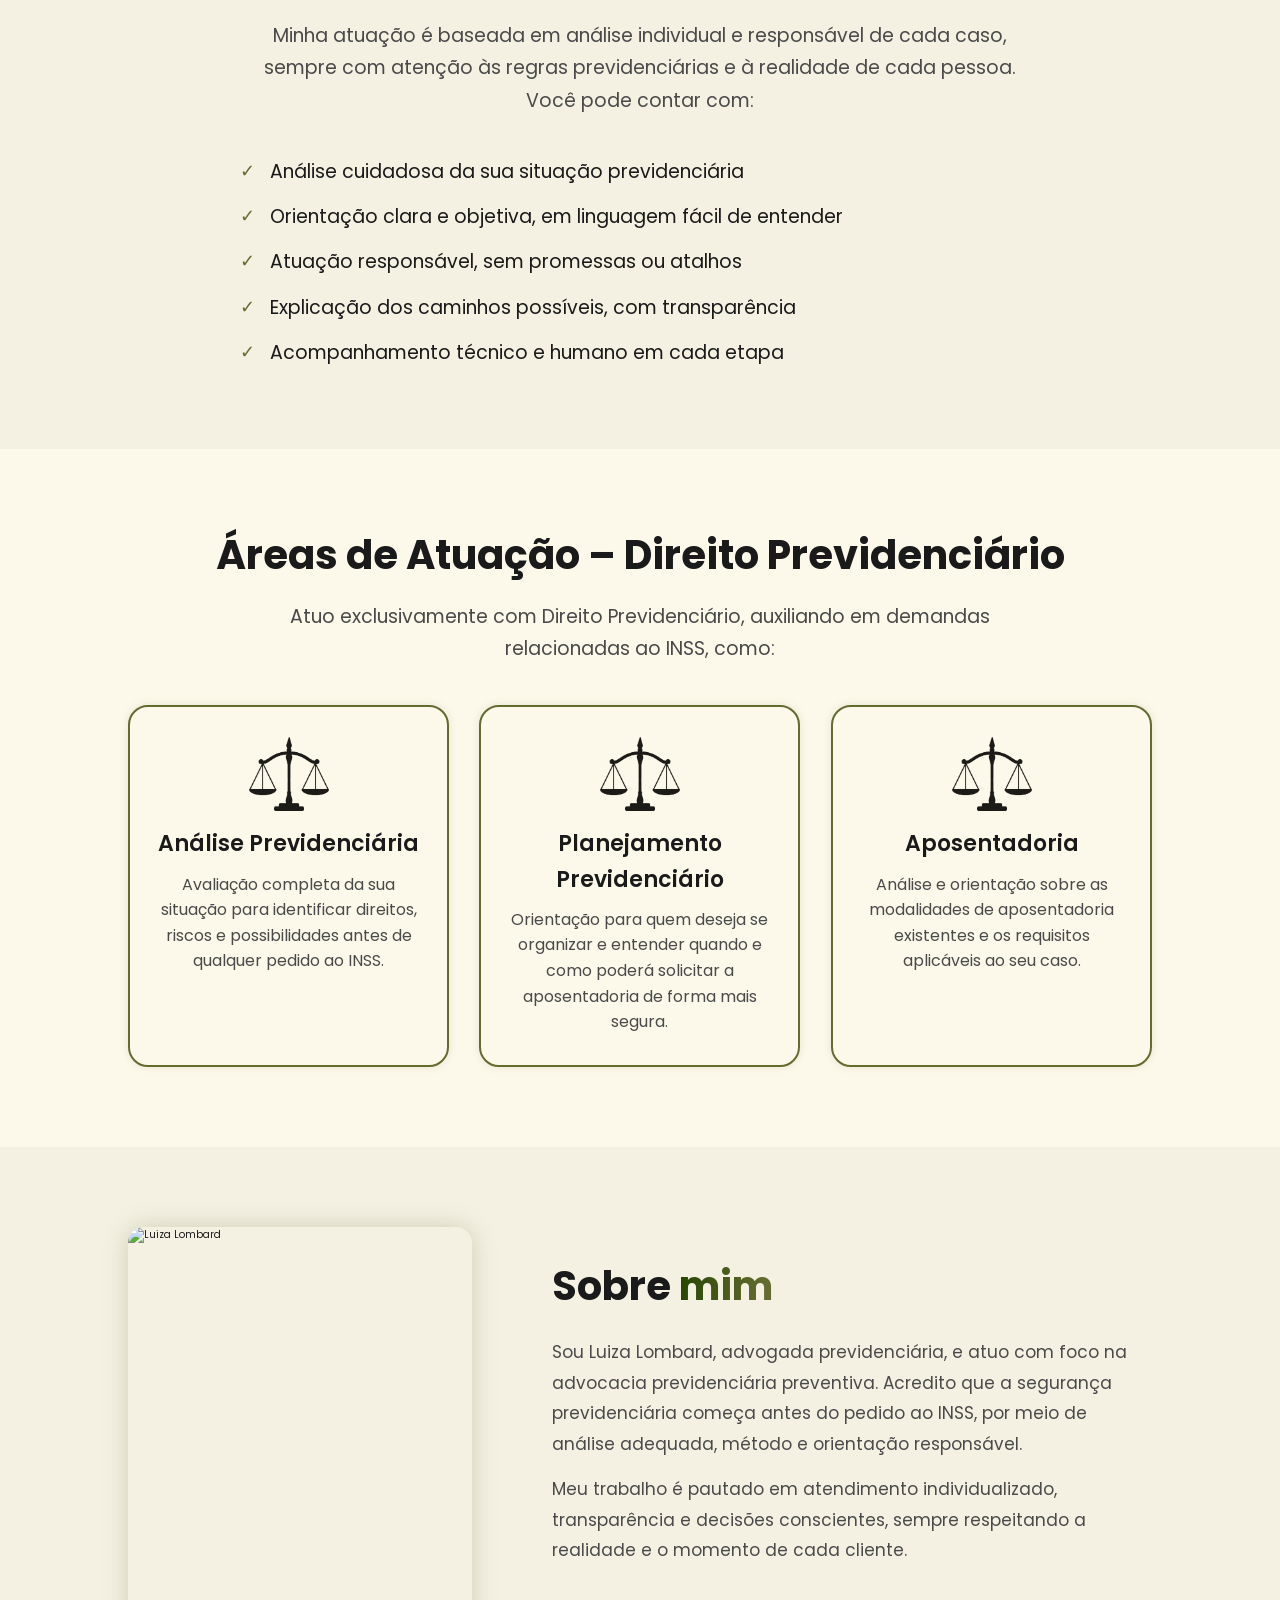
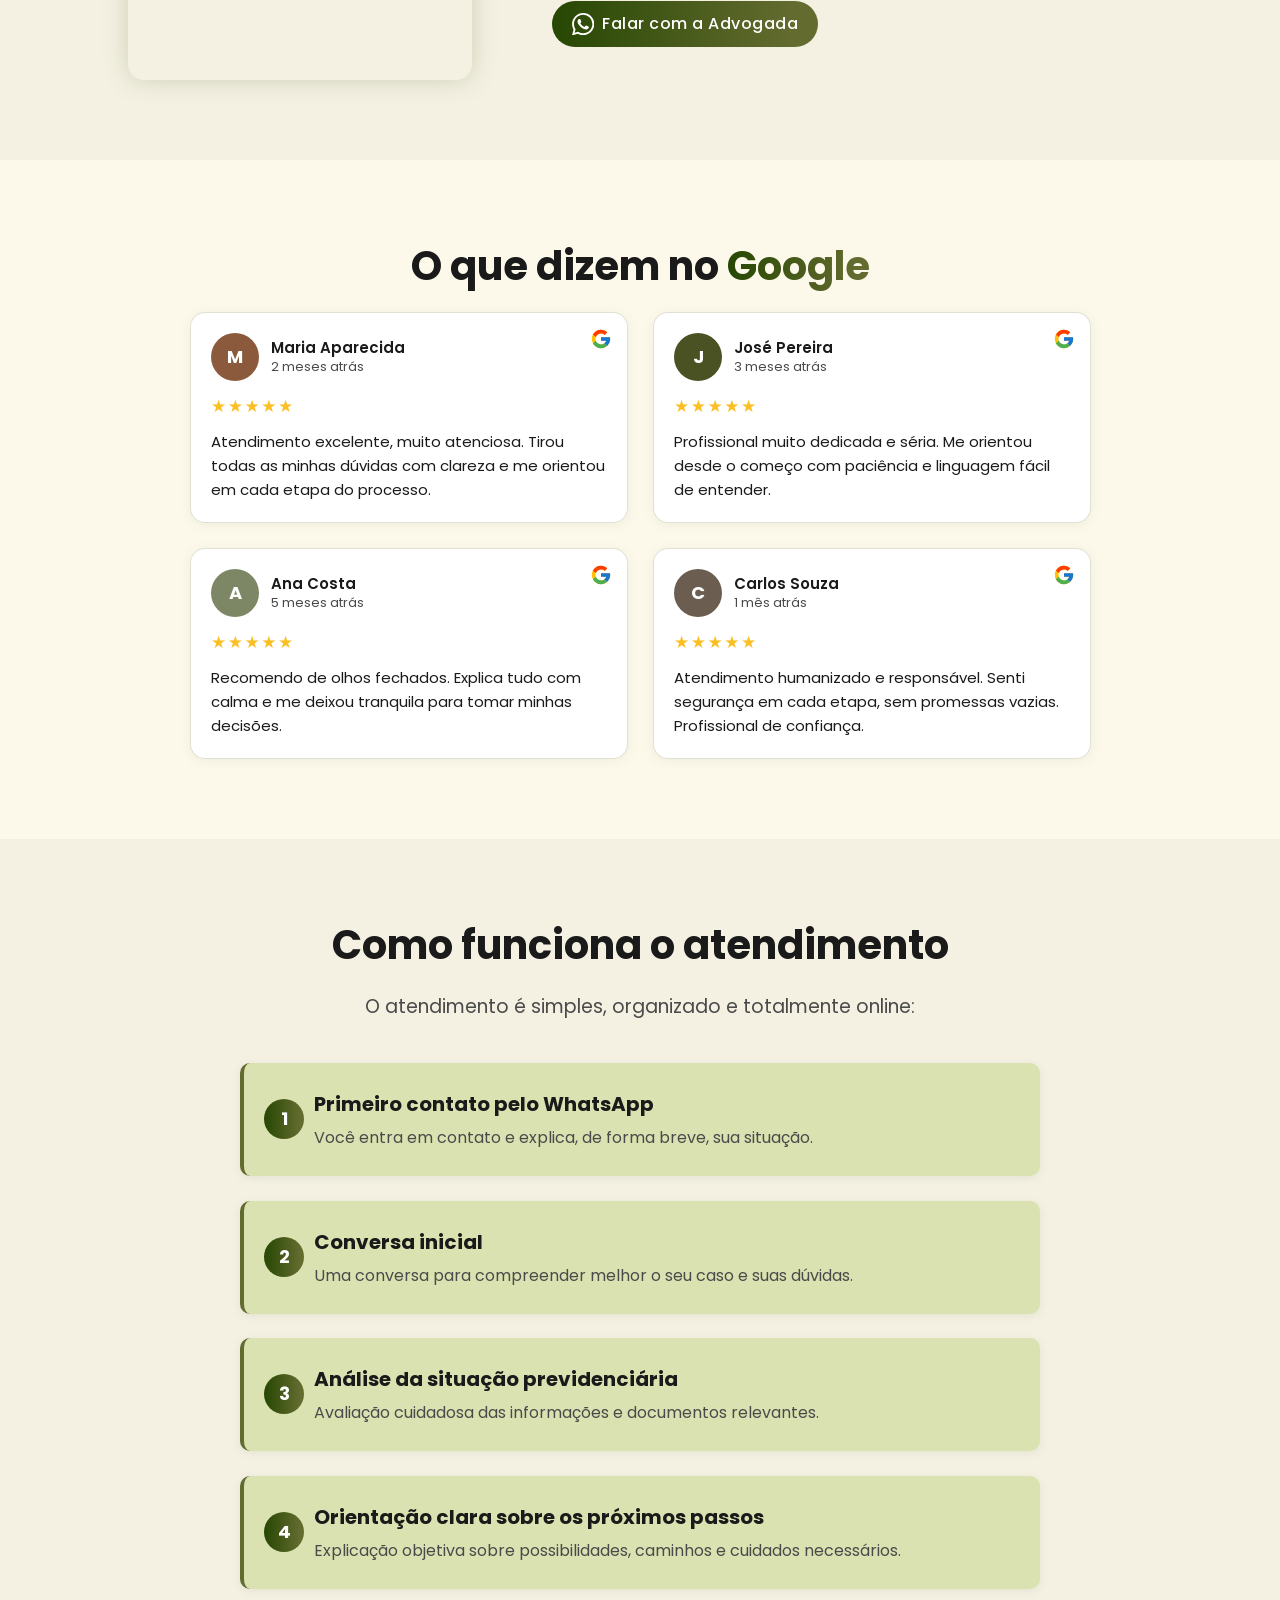
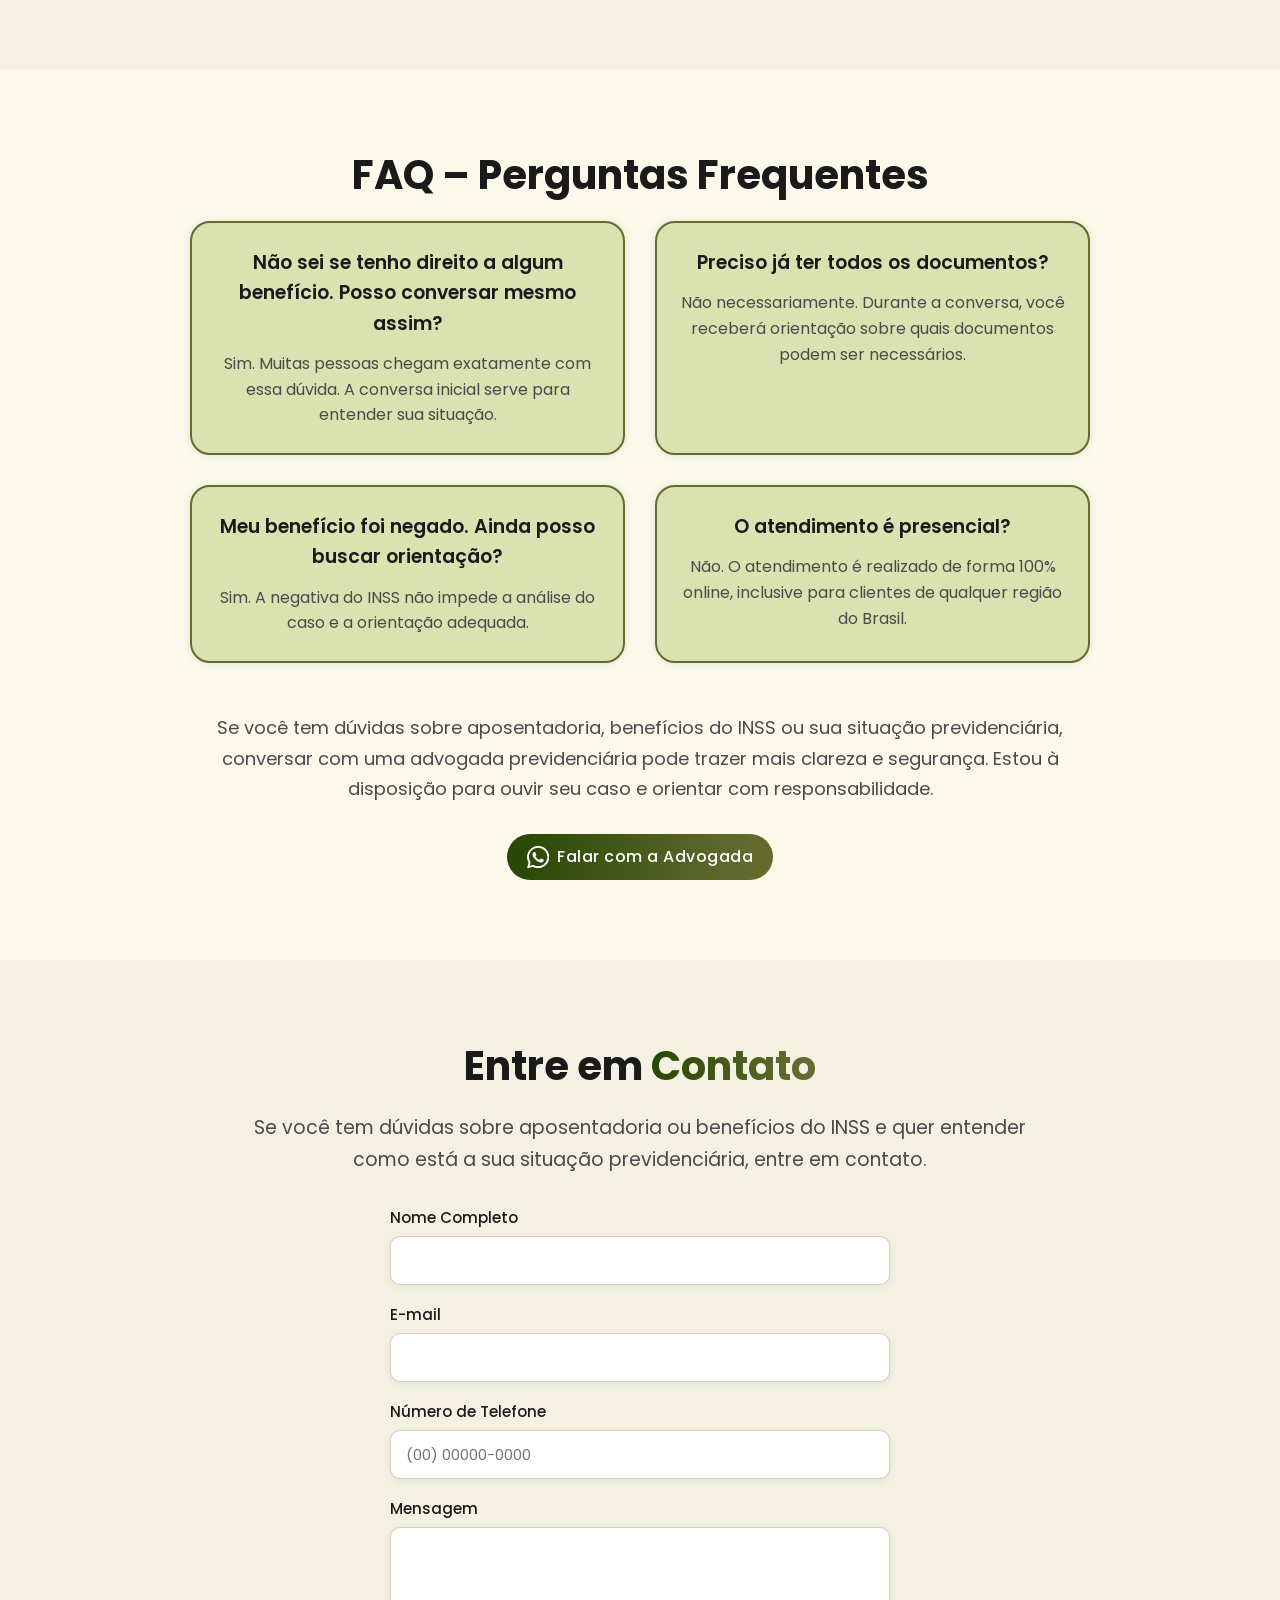
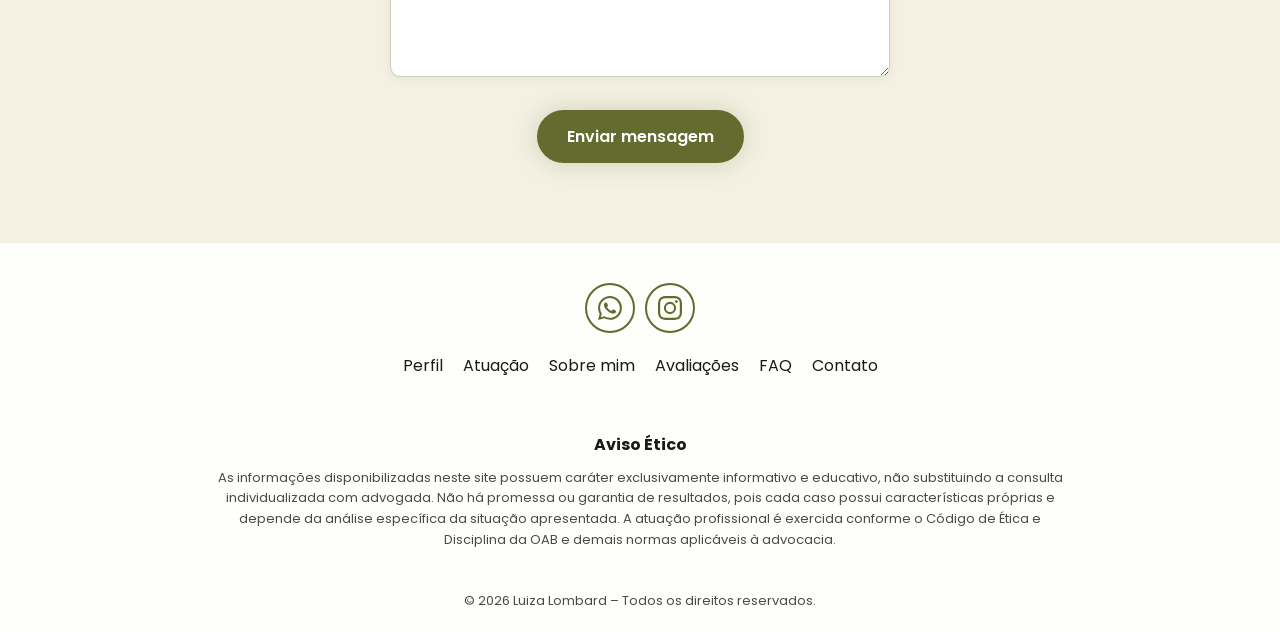
==== commit 8500a424: "alteracao 09/06" ====
--- a/index.html
+++ b/index.html
@@ -1,359 +1,467 @@
 <!DOCTYPE html>
-<html lang="en">
+<html lang="pt-BR">
 
 <head>
     <meta charset="UTF-8">
     <meta name="viewport" content="width=device-width, initial-scale=1.0">
-    <title>Luiza Lombard</title>
+    <meta name="theme-color" content="#636b2f">
+    <meta name="description"
+        content="Luiza Lombard - Advogada Previdenciária. Atendimento humanizado e individualizado. Análise, planejamento previdenciário e orientação responsável antes do pedido ao INSS.">
+
+    <!-- Open Graph -->
+    <meta property="og:title" content="Luiza Lombard - Advocacia Previdenciária">
+    <meta property="og:description"
+        content="Segurança previdenciária começa antes do pedido ao INSS. Atendimento 100% online com análise individualizada.">
+    <meta property="og:type" content="website">
+    <meta property="og:url" content="https://luizalombard.com.br/">
+    <meta property="og:image" content="https://luizalombard.com.br/image.jpeg">
+    <meta property="og:locale" content="pt_BR">
+
+    <title>Luiza Lombard - Advocacia Previdenciária</title>
+
+    <!-- Favicon adaptativo:
+         - Browsers modernos escolhem entre as duas opções conforme o tema do usuário.
+         - Quando você tiver as imagens prontas, basta colocá-las na pasta com esses nomes:
+             • favicon-on-light.png  → ícone para ser exibido em FUNDO CLARO (use cor escura)
+             • favicon-on-dark.png   → ícone para ser exibido em FUNDO ESCURO (use cor clara)
+         - A linha sem `media` é fallback para browsers que não entendem a media query. -->
     <link rel="icon" type="image/png" href="Ativo9.png">
-
+    <link rel="icon" type="image/png" href="Ativo15.png" media="(prefers-color-scheme: light)">
+    <link rel="icon" type="image/png" href="Ativo9.png" media="(prefers-color-scheme: dark)">
+
+    <!-- Fonts -->
+    <link rel="preconnect" href="https://fonts.googleapis.com">
+    <link rel="preconnect" href="https://fonts.gstatic.com" crossorigin>
+    <link href="https://fonts.googleapis.com/css2?family=Poppins:wght@300;400;500;600;700;800&display=swap"
+        rel="stylesheet">
+
+    <!-- Styles -->
     <link rel="stylesheet" href="style.css">
-    <link href='https://unpkg.com/boxicons@2.1.4/css/boxicons.min.css' rel='stylesheet'>
-    <link rel="stylesheet" href="https://cdn.jsdelivr.net/npm/bootstrap-icons@1.11.3/font/bootstrap-icons.min.css">
-
-    <!-- Google tag (gtag.js) -->
+
+    <!-- Google Ads -->
     <script async src="https://www.googletagmanager.com/gtag/js?id=AW-17724271591"></script>
     <script>
         window.dataLayer = window.dataLayer || [];
         function gtag() { dataLayer.push(arguments); }
         gtag('js', new Date());
-
         gtag('config', 'AW-17724271591');
     </script>
-
-
 </head>
 
 <body>
 
-    <section class="home" id="home">
-        <div class="home-content">
-            <h1><span>Luiza Lombard</span></h1>
-            <h3>
-                <span>Advogada</span>
-            </h3>
-            <h2>Segurança previdenciária começa antes do pedido ao INSS</h2>
-            <p>
-                Sou Luiza Lombard, advogada previdenciária, e atuo com foco na advocacia previdenciária preventiva,
-                orientando pessoas a tomarem decisões seguras e conscientes antes de qualquer pedido de benefício.
-                Atendimento 100% online, de forma acessível e humanizada
-            </p>
-
-            <div class="social-icons">
-                <a href="https://wa.me/5531998127273">
-                    <i class="bi bi-whatsapp"></i>
-                </a>
-
-                </a>
-                <a href="https://www.instagram.com/luizalombard.advogada">
-                    <i class='bx bxl-instagram'></i>
-                </a>
-            </div>
-            <div class="btn-group">
-                <a href="#contact" class="btn">Entre em Contato
-                    <i class="bi bi-envelope"></i>
-                </a>
-            </div>
-        </div>
-        <div class="home-img">
-            <img src="image.jpeg" alt="">
-        </div>
-    </section>
-
-    <section class="services" id="services">
-
-        <h2 class="heading">VOCÊ SE IDENTIFICA COM ALGUMA DESSAS SITUAÇÕES? </h2>
-        <h3>Você pode estar passando por uma ou mais dessas dúvidas</h3>
-
-        <p>• Não sabe se tem direito a algum benefício do INSS </p>
-        <p> • Já pensou em pedir aposentadoria, mas não sabe se é o momento certo </p>
-        <p> • Teve um benefício negado e não entende o motivo </p>
-        <p>• Tem medo de fazer algo errado e acabar prejudicando seu pedido </p>
-        <p>• Sente falta de uma orientação clara, sem termos complicados </p>
-        <p>• Não sabe por onde começar ou quais documentos são realmente necessários </p>
-
-    </section>
-
-    <section class="ajuda">
-
-        <h1>COMO POSSO TE AJUDAR</h1>
-
-        <h2>Minha atuação é baseada em análise individual e responsável de cada caso, sempre com
-            atenção às regras previdenciárias e à realidade de cada pessoa. <br>
-            Você pode contar com:</h2>
-
-        <p>• Análise cuidadosa da sua situação previdenciária</p>
-        <p>• Orientação clara e objetiva, em linguagem fácil de entender</p>
-        <p>• Atuação responsável, sem promessas ou atalhos</p>
-        <p>• Explicação dos caminhos possíveis, com transparência</p>
-        <p>• Acompanhamento técnico e humano em cada etapa</p>
-
-    </section>
+    <!-- ============================================
+         SPRITE SVG — ícones reutilizáveis via <use>.
+         Definimos cada ícone uma vez aqui e referenciamos
+         por href="#nome" ao longo do site. Elimina o Bootstrap
+         Icons (font de ~400KB) e a duplicação do logo do Google
+         em 4 cards. Paths originais do Bootstrap Icons 1.11.3 (MIT).
+         ============================================ -->
+    <svg width="0" height="0" style="position:absolute" aria-hidden="true" focusable="false">
+        <symbol id="i-list" viewBox="0 0 16 16">
+            <path fill="currentColor" d="M2.5 12a.5.5 0 0 1 .5-.5h10a.5.5 0 0 1 0 1H3a.5.5 0 0 1-.5-.5m0-4a.5.5 0 0 1 .5-.5h10a.5.5 0 0 1 0 1H3a.5.5 0 0 1-.5-.5m0-4a.5.5 0 0 1 .5-.5h10a.5.5 0 0 1 0 1H3a.5.5 0 0 1-.5-.5"/>
+        </symbol>
+        <symbol id="i-x" viewBox="0 0 16 16">
+            <path fill="currentColor" d="M4.646 4.646a.5.5 0 0 1 .708 0L8 7.293l2.646-2.647a.5.5 0 0 1 .708.708L8.707 8l2.647 2.646a.5.5 0 0 1-.708.708L8 8.707l-2.646 2.647a.5.5 0 0 1-.708-.708L7.293 8 4.646 5.354a.5.5 0 0 1 0-.708"/>
+        </symbol>
+        <symbol id="i-whatsapp" viewBox="0 0 16 16">
+            <path fill="currentColor" d="M13.601 2.326A7.85 7.85 0 0 0 7.994 0C3.627 0 .068 3.558.064 7.926c0 1.399.366 2.76 1.057 3.965L0 16l4.204-1.102a7.9 7.9 0 0 0 3.79.965h.004c4.368 0 7.926-3.558 7.93-7.93A7.9 7.9 0 0 0 13.6 2.326zM7.994 14.521a6.6 6.6 0 0 1-3.356-.92l-.24-.144-2.494.654.666-2.433-.156-.251a6.56 6.56 0 0 1-1.007-3.505c0-3.626 2.957-6.584 6.591-6.584a6.56 6.56 0 0 1 4.66 1.931 6.56 6.56 0 0 1 1.928 4.66c-.004 3.639-2.961 6.592-6.592 6.592m3.615-4.934c-.197-.099-1.17-.578-1.353-.646-.182-.065-.315-.099-.445.099-.133.197-.513.646-.627.775-.114.133-.232.148-.43.05-.197-.1-.836-.308-1.592-.985-.59-.525-.985-1.175-1.103-1.372-.114-.198-.011-.304.088-.403.087-.088.197-.232.296-.346.1-.114.133-.198.198-.33.065-.134.034-.248-.015-.347-.05-.099-.444-1.073-.612-1.468-.16-.389-.323-.335-.445-.34-.114-.007-.247-.007-.38-.007a.73.73 0 0 0-.529.247c-.182.198-.691.677-.691 1.651 0 .974.71 1.916.81 2.049.098.133 1.394 2.132 3.383 2.992.47.205.84.326 1.129.418.475.152.904.129 1.246.08.38-.058 1.171-.48 1.338-.943.164-.464.164-.86.114-.943-.049-.084-.182-.133-.38-.232"/>
+        </symbol>
+        <symbol id="i-envelope" viewBox="0 0 24 24">
+            <path fill="currentColor" d="M1.5 8.67v8.58a3 3 0 0 0 3 3h15a3 3 0 0 0 3-3V8.67l-8.928 5.493a3 3 0 0 1-3.144 0L1.5 8.67Z"/>
+            <path fill="currentColor" d="M22.5 6.908V6.75a3 3 0 0 0-3-3h-15a3 3 0 0 0-3 3v.158l9.714 5.978a1.5 1.5 0 0 0 1.572 0L22.5 6.908Z"/>
+        </symbol>
+        <symbol id="i-instagram" viewBox="0 0 16 16">
+            <path fill="currentColor" d="M8 0C5.829 0 5.556.01 4.703.048 3.85.088 3.269.222 2.76.42a3.9 3.9 0 0 0-1.417.923A3.9 3.9 0 0 0 .42 2.76C.222 3.268.087 3.85.048 4.7.01 5.555 0 5.827 0 8.001c0 2.172.01 2.444.048 3.297.04.852.174 1.433.372 1.942.205.526.478.972.923 1.417.444.445.89.719 1.416.923.51.198 1.09.333 1.942.372C5.555 15.99 5.827 16 8 16s2.444-.01 3.298-.048c.851-.04 1.434-.174 1.943-.372a3.9 3.9 0 0 0 1.416-.923c.445-.445.718-.891.923-1.417.197-.509.332-1.09.372-1.942C15.99 10.445 16 10.173 16 8s-.01-2.445-.048-3.299c-.04-.851-.175-1.433-.372-1.941a3.9 3.9 0 0 0-.923-1.417A3.9 3.9 0 0 0 13.24.42c-.51-.198-1.092-.333-1.943-.372C10.443.01 10.172 0 7.998 0zm-.717 1.442h.718c2.136 0 2.389.007 3.232.046.78.035 1.204.166 1.486.275.373.145.64.319.92.599s.453.546.598.92c.11.281.24.705.275 1.485.039.843.047 1.096.047 3.231s-.008 2.389-.047 3.232c-.035.78-.166 1.203-.275 1.485a2.5 2.5 0 0 1-.599.919c-.28.28-.546.453-.92.598-.28.11-.704.24-1.485.276-.843.038-1.096.047-3.232.047s-2.39-.009-3.233-.047c-.78-.036-1.203-.166-1.485-.276a2.5 2.5 0 0 1-.92-.598 2.5 2.5 0 0 1-.6-.92c-.109-.281-.24-.705-.275-1.485-.038-.843-.046-1.096-.046-3.233 0-2.136.008-2.388.046-3.231.036-.78.166-1.204.276-1.486.145-.373.319-.64.599-.92s.546-.453.92-.598c.282-.11.705-.24 1.485-.276.738-.034 1.024-.044 2.515-.045zm4.988 1.328a.96.96 0 1 0 0 1.92.96.96 0 0 0 0-1.92m-4.27 1.122a4.109 4.109 0 1 0 0 8.218 4.109 4.109 0 0 0 0-8.218m0 1.441a2.667 2.667 0 1 1 0 5.334 2.667 2.667 0 0 1 0-5.334"/>
+        </symbol>
+        <symbol id="i-google" viewBox="0 0 48 48">
+            <path fill="#FFC107" d="M43.611 20.083H42V20H24v8h11.303c-1.649 4.657-6.08 8-11.303 8-6.627 0-12-5.373-12-12s5.373-12 12-12c3.059 0 5.842 1.154 7.961 3.039l5.657-5.657C34.046 6.053 29.268 4 24 4 12.955 4 4 12.955 4 24s8.955 20 20 20 20-8.955 20-20c0-1.341-.138-2.65-.389-3.917z"/>
+            <path fill="#FF3D00" d="m6.306 14.691 6.571 4.819C14.655 15.108 18.961 12 24 12c3.059 0 5.842 1.154 7.961 3.039l5.657-5.657C34.046 6.053 29.268 4 24 4 16.318 4 9.656 8.337 6.306 14.691z"/>
+            <path fill="#4CAF50" d="M24 44c5.166 0 9.86-1.977 13.409-5.192l-6.19-5.238A11.91 11.91 0 0 1 24 36c-5.202 0-9.619-3.317-11.283-7.946l-6.522 5.025C9.505 39.556 16.227 44 24 44z"/>
+            <path fill="#1976D2" d="M43.611 20.083H42V20H24v8h11.303a12.04 12.04 0 0 1-4.087 5.571l.003-.002 6.19 5.238C36.971 39.205 44 34 44 24c0-1.341-.138-2.65-.389-3.917z"/>
+        </symbol>
+    </svg>
 
     <header class="header">
-
-        <div class="logo-img">
-            <img src="Ativo15.png" alt="">
-            <a href="#home" class="logo">
-                <span> Luiza Lombard</span>
-            </a>
-        </div>
-
-        <i class="bx bx-menu" id="menu-icon"></i>
-
-        <nav class="navbar">
+        <a href="#home" class="logo-link" aria-label="Ir para o início">
+            <img src="Ativo15.png" alt="" class="logo-img" width="60" height="64">
+            <span class="logo">Luiza Lombard</span>
+        </a>
+
+        <button class="menu-toggle" id="menu-icon" aria-label="Abrir menu" aria-expanded="false" aria-controls="navbar">
+            <svg class="icon"><use href="#i-list"></use></svg>
+        </button>
+
+        <nav class="navbar" id="navbar" aria-label="Navegação principal">
             <a href="#home">Perfil</a>
             <a href="#projects">Atuação</a>
-            <a href="#about">Sobre Mim</a>
+            <a href="#about">Sobre mim</a>
+            <a href="#reviews">Avaliações</a>
             <a href="#faq">FAQ</a>
             <a href="#contact">Contato</a>
         </nav>
 
-        <a href="https://wa.me/5531998127273" class="gradient-btn"><img src="whatsapp.png" alt="">Falar com a
-            Advogada</a>
-
-
+        <a href="https://wa.me/5531998127273" class="gradient-btn" target="_blank" rel="noopener">
+            <svg class="icon" aria-hidden="true"><use href="#i-whatsapp"></use></svg>
+            <span>Falar com a Advogada</span>
+        </a>
     </header>
 
-
-    <section class="projects" id="projects">
-
-        <h2 class="heading">ÁREAS DE ATUAÇÃO – DIREITO PREVIDENCIÁRIO</h2>
-        <p>Atuo exclusivamente com Direito Previdenciário, auxiliando em demandas relacionadas ao
-            INSS, como:
-        </p>
-
-        <div class="projects-box1">
-            <div class="project-card">
-                <img src="logoprojeto.png" alt="">
-
-
-                <h3>Análise Previdenciária</h3>
-
+    <main>
+
+        <!-- HERO -->
+        <section class="home" id="home">
+            <div class="home-content">
+                <h1><span class="gradient-text">Luiza Lombard</span></h1>
+                <h2 class="role">Advogada Previdenciária</h2>
+                <p class="lead">Segurança previdenciária começa antes do pedido ao INSS</p>
                 <p>
-                    Avaliação completa da sua situação para identificar direitos, riscos e
-                    possibilidades antes de qualquer pedido ao INSS.
+                    Sou Luiza Lombard, advogada previdenciária, e atuo com foco na advocacia previdenciária
+                    preventiva, orientando pessoas a tomarem decisões seguras e conscientes antes de qualquer
+                    pedido de benefício. Atendimento 100% online, de forma acessível e humanizada.
                 </p>
 
-            </div>
-
-
-            <div class="project-card">
-                <img src="logoprojeto.png" alt="">
-
-                <h3>
-                    Planejamento Previdenciário </h3>
-                <p>Orientação para quem deseja se organizar e entender quando e como poderá solicitar a aposentadoria de
-                    forma mais segura.
+                <div class="social-icons">
+                    <a href="https://wa.me/5531998127273" target="_blank" rel="noopener" aria-label="WhatsApp">
+                        <svg class="icon"><use href="#i-whatsapp"></use></svg>
+                    </a>
+                    <a href="https://www.instagram.com/luizalombard.advogada" target="_blank" rel="noopener"
+                        aria-label="Instagram">
+                        <svg class="icon"><use href="#i-instagram"></use></svg>
+                    </a>
+                </div>
+
+                <div class="btn-group">
+                    <a href="#contact" class="btn">
+                        Entre em Contato
+                        <svg class="icon"><use href="#i-envelope"></use></svg>
+                    </a>
+                </div>
+            </div>
+
+            <div class="home-img">
+                <img src="image.jpeg" alt="Luiza Lombard, advogada previdenciária"
+                    width="380" height="500" fetchpriority="high">
+            </div>
+        </section>
+
+        <!-- SITUAÇÕES -->
+        <section class="situations" id="situations">
+            <h2 class="heading">Você se identifica com alguma dessas situações?</h2>
+            <h3 class="subheading">Você pode estar passando por uma ou mais dessas dúvidas</h3>
+
+            <ul class="check-list">
+                <li>Não sabe se tem direito a algum benefício do INSS</li>
+                <li>Já pensou em pedir aposentadoria, mas não sabe se é o momento certo</li>
+                <li>Teve um benefício negado e não entende o motivo</li>
+                <li>Tem medo de fazer algo errado e acabar prejudicando seu pedido</li>
+                <li>Sente falta de uma orientação clara, sem termos complicados</li>
+                <li>Não sabe por onde começar ou quais documentos são realmente necessários</li>
+            </ul>
+        </section>
+
+        <!-- COMO POSSO AJUDAR -->
+        <section class="help">
+            <h2 class="heading">Como posso te ajudar</h2>
+            <p class="section-intro">
+                Minha atuação é baseada em análise individual e responsável de cada caso, sempre com atenção
+                às regras previdenciárias e à realidade de cada pessoa. Você pode contar com:
+            </p>
+
+            <ul class="check-list">
+                <li>Análise cuidadosa da sua situação previdenciária</li>
+                <li>Orientação clara e objetiva, em linguagem fácil de entender</li>
+                <li>Atuação responsável, sem promessas ou atalhos</li>
+                <li>Explicação dos caminhos possíveis, com transparência</li>
+                <li>Acompanhamento técnico e humano em cada etapa</li>
+            </ul>
+        </section>
+
+        <!-- ÁREAS DE ATUAÇÃO -->
+        <section class="projects" id="projects">
+            <h2 class="heading">Áreas de Atuação – Direito Previdenciário</h2>
+            <p class="section-intro">
+                Atuo exclusivamente com Direito Previdenciário, auxiliando em demandas relacionadas ao INSS, como:
+            </p>
+
+            <div class="projects-grid">
+                <article class="project-card">
+                    <img src="simbolo.png" alt="" width="80" height="80" loading="lazy">
+                    <h3>Análise Previdenciária</h3>
+                    <p>
+                        Avaliação completa da sua situação para identificar direitos, riscos e possibilidades
+                        antes de qualquer pedido ao INSS.
+                    </p>
+                </article>
+
+                <article class="project-card">
+                    <img src="simbolo.png" alt="" width="80" height="80" loading="lazy">
+                    <h3>Planejamento Previdenciário</h3>
+                    <p>
+                        Orientação para quem deseja se organizar e entender quando e como poderá solicitar a
+                        aposentadoria de forma mais segura.
+                    </p>
+                </article>
+
+                <article class="project-card">
+                    <img src="simbolo.png" alt="" width="80" height="80" loading="lazy">
+                    <h3>Aposentadoria</h3>
+                    <p>
+                        Análise e orientação sobre as modalidades de aposentadoria existentes e os requisitos
+                        aplicáveis ao seu caso.
+                    </p>
+                </article>
+            </div>
+        </section>
+
+        <!-- SOBRE -->
+        <section class="about" id="about">
+            <div class="about-img">
+                <!-- Quando criar versões otimizadas (image1.webp ~150KB no squoosh.app
+                     por exemplo), me avise que coloco de volta o <picture> com fallback.
+                     Por enquanto serve só o JPEG. -->
+                <img src="image1.jpeg" alt="Luiza Lombard"
+                    width="380" height="500" loading="lazy">
+            </div>
+
+            <div class="about-content">
+                <h2 class="heading">Sobre <span class="gradient-text">mim</span></h2>
+                <p>
+                    Sou Luiza Lombard, advogada previdenciária, e atuo com foco na advocacia previdenciária
+                    preventiva. Acredito que a segurança previdenciária começa antes do pedido ao INSS, por meio
+                    de análise adequada, método e orientação responsável.
                 </p>
-
-            </div>
-
-            <div class="project-card">
-                <img src="logoprojeto.png" alt="">
-
-                <h3>Aposentadoria</h3>
-                <p>Análise e orientação sobre as modalidades de aposentadoria existentes e os requisitos aplicáveis ao
-                    seu caso.
-
-            </div>
-
-    </section>
-
-    <section class="about" id="about">
-
-        <div class="about-img">
-            <img src="image.png" alt="">
+                <p>
+                    Meu trabalho é pautado em atendimento individualizado, transparência e decisões conscientes,
+                    sempre respeitando a realidade e o momento de cada cliente.
+                </p>
+
+                <a href="https://wa.me/5531998127273" class="gradient-btn" target="_blank" rel="noopener">
+                    <svg class="icon" aria-hidden="true"><use href="#i-whatsapp"></use></svg>
+                    <span>Falar com a Advogada</span>
+                </a>
+            </div>
+        </section>
+
+        <!-- AVALIAÇÕES GOOGLE -->
+        <section class="reviews" id="reviews">
+            <h2 class="heading">O que dizem no <span class="gradient-text">Google</span></h2>
+
+            <div class="reviews-grid">
+                <article class="review-card">
+                    <div class="review-header">
+                        <div class="review-avatar" aria-hidden="true">M</div>
+                        <div class="review-author">
+                            <strong>Maria Aparecida</strong>
+                            <span>2 meses atrás</span>
+                        </div>
+                        <svg class="review-google" aria-label="Avaliação no Google" role="img"><use href="#i-google"></use></svg>
+                    </div>
+                    <div class="review-stars" aria-label="5 de 5 estrelas">★★★★★</div>
+                    <p class="review-text">
+                        Atendimento excelente, muito atenciosa. Tirou todas as minhas dúvidas com clareza
+                        e me orientou em cada etapa do processo.
+                    </p>
+                </article>
+
+                <article class="review-card">
+                    <div class="review-header">
+                        <div class="review-avatar" aria-hidden="true">J</div>
+                        <div class="review-author">
+                            <strong>José Pereira</strong>
+                            <span>3 meses atrás</span>
+                        </div>
+                        <svg class="review-google" aria-label="Avaliação no Google" role="img"><use href="#i-google"></use></svg>
+                    </div>
+                    <div class="review-stars" aria-label="5 de 5 estrelas">★★★★★</div>
+                    <p class="review-text">
+                        Profissional muito dedicada e séria. Me orientou desde o começo com paciência
+                        e linguagem fácil de entender.
+                    </p>
+                </article>
+
+                <article class="review-card">
+                    <div class="review-header">
+                        <div class="review-avatar" aria-hidden="true">A</div>
+                        <div class="review-author">
+                            <strong>Ana Costa</strong>
+                            <span>5 meses atrás</span>
+                        </div>
+                        <svg class="review-google" aria-label="Avaliação no Google" role="img"><use href="#i-google"></use></svg>
+                    </div>
+                    <div class="review-stars" aria-label="5 de 5 estrelas">★★★★★</div>
+                    <p class="review-text">
+                        Recomendo de olhos fechados. Explica tudo com calma e me deixou tranquila
+                        para tomar minhas decisões.
+                    </p>
+                </article>
+
+                <article class="review-card">
+                    <div class="review-header">
+                        <div class="review-avatar" aria-hidden="true">C</div>
+                        <div class="review-author">
+                            <strong>Carlos Souza</strong>
+                            <span>1 mês atrás</span>
+                        </div>
+                        <svg class="review-google" aria-label="Avaliação no Google" role="img"><use href="#i-google"></use></svg>
+                    </div>
+                    <div class="review-stars" aria-label="5 de 5 estrelas">★★★★★</div>
+                    <p class="review-text">
+                        Atendimento humanizado e responsável. Senti segurança em cada etapa,
+                        sem promessas vazias. Profissional de confiança.
+                    </p>
+                </article>
+            </div>
+        </section>
+
+        <!-- COMO FUNCIONA O ATENDIMENTO -->
+        <section class="process">
+            <h2 class="heading">Como funciona o atendimento</h2>
+            <p class="section-intro">O atendimento é simples, organizado e totalmente online:</p>
+
+            <ol class="process-steps">
+                <li>
+                    <strong>Primeiro contato pelo WhatsApp</strong>
+                    <span>Você entra em contato e explica, de forma breve, sua situação.</span>
+                </li>
+                <li>
+                    <strong>Conversa inicial</strong>
+                    <span>Uma conversa para compreender melhor o seu caso e suas dúvidas.</span>
+                </li>
+                <li>
+                    <strong>Análise da situação previdenciária</strong>
+                    <span>Avaliação cuidadosa das informações e documentos relevantes.</span>
+                </li>
+                <li>
+                    <strong>Orientação clara sobre os próximos passos</strong>
+                    <span>Explicação objetiva sobre possibilidades, caminhos e cuidados necessários.</span>
+                </li>
+            </ol>
+        </section>
+
+        <!-- FAQ -->
+        <section class="faq" id="faq">
+            <h2 class="heading">FAQ – Perguntas Frequentes</h2>
+
+            <div class="faq-grid">
+                <article class="faq-card">
+                    <h3>Não sei se tenho direito a algum benefício. Posso conversar mesmo assim?</h3>
+                    <p>
+                        Sim. Muitas pessoas chegam exatamente com essa dúvida. A conversa inicial serve para
+                        entender sua situação.
+                    </p>
+                </article>
+
+                <article class="faq-card">
+                    <h3>Preciso já ter todos os documentos?</h3>
+                    <p>
+                        Não necessariamente. Durante a conversa, você receberá orientação sobre quais documentos
+                        podem ser necessários.
+                    </p>
+                </article>
+
+                <article class="faq-card">
+                    <h3>Meu benefício foi negado. Ainda posso buscar orientação?</h3>
+                    <p>
+                        Sim. A negativa do INSS não impede a análise do caso e a orientação adequada.
+                    </p>
+                </article>
+
+                <article class="faq-card">
+                    <h3>O atendimento é presencial?</h3>
+                    <p>
+                        Não. O atendimento é realizado de forma 100% online, inclusive para clientes de qualquer
+                        região do Brasil.
+                    </p>
+                </article>
+            </div>
+
+            <p class="faq-cta">
+                Se você tem dúvidas sobre aposentadoria, benefícios do INSS ou sua situação previdenciária,
+                conversar com uma advogada previdenciária pode trazer mais clareza e segurança. Estou à disposição
+                para ouvir seu caso e orientar com responsabilidade.
+            </p>
+
+            <a href="https://wa.me/5531998127273" class="gradient-btn" target="_blank" rel="noopener">
+                <svg class="icon" aria-hidden="true"><use href="#i-whatsapp"></use></svg>
+                <span>Falar com a Advogada</span>
+            </a>
+        </section>
+
+        <!-- CONTATO -->
+        <section class="contact" id="contact">
+            <h2 class="heading">Entre em <span class="gradient-text">Contato</span></h2>
+            <p class="section-intro">
+                Se você tem dúvidas sobre aposentadoria ou benefícios do INSS e quer entender como está a sua
+                situação previdenciária, entre em contato.
+            </p>
+
+            <form action="https://formsubmit.co/luizalombard.adv@gmail.com" method="POST" class="contact-form">
+                <div class="form-field">
+                    <label for="nome">Nome Completo</label>
+                    <input type="text" id="nome" name="Nome" required>
+                </div>
+
+                <div class="form-field">
+                    <label for="email">E-mail</label>
+                    <input type="email" id="email" name="E-mail" required>
+                </div>
+
+                <div class="form-field">
+                    <label for="telefone">Número de Telefone</label>
+                    <input type="tel" id="telefone" name="Telefone" placeholder="(00) 00000-0000">
+                </div>
+
+                <div class="form-field">
+                    <label for="mensagem">Mensagem</label>
+                    <textarea id="mensagem" name="Mensagem" required></textarea>
+                </div>
+
+                <input type="hidden" name="_next" value="https://luizalombard.com.br/thanks.html">
+                <input type="hidden" name="_subject" value="Novo contato pelo site - Luiza Lombard">
+                <input type="hidden" name="_captcha" value="true">
+
+                <button type="submit" class="btn">Enviar mensagem</button>
+            </form>
+        </section>
+
+    </main>
+
+    <footer class="footer">
+        <div class="social-icons">
+            <a href="https://wa.me/5531998127273" target="_blank" rel="noopener" aria-label="WhatsApp">
+                <svg class="icon"><use href="#i-whatsapp"></use></svg>
+            </a>
+            <a href="https://www.instagram.com/luizalombard.advogada" target="_blank" rel="noopener"
+                aria-label="Instagram">
+                <svg class="icon"><use href="#i-instagram"></use></svg>
+            </a>
         </div>
 
-        <div class="about-content">
-            <div class="card">
-                <h2><span>Sobre mim</span></h2>
-                <hr>
-
-                <p>Sou Luiza Lombard, advogada previdenciária, e atuo com foco na advocacia previdenciária preventiva.
-                    <br>
-                    Acredito que a segurança previdenciária começa antes do pedido ao INSS, por meio de análise
-                    adequada, método e orientação responsável. Meu trabalho é pautado em atendimento individualizado,
-                    transparência e decisões conscientes, sempre respeitando a realidade e o momento de cada cliente.
-                    <hr>
-                </p>
-
-            </div>
-            <a href="https://wa.me/5531998127273" class="gradient-btn"><img src="whatsapp.png" alt="">Falar com a
-                Advogada</a>
+        <nav class="footer-nav" aria-label="Navegação do rodapé">
+            <a href="#home">Perfil</a>
+            <a href="#projects">Atuação</a>
+            <a href="#about">Sobre mim</a>
+            <a href="#reviews">Avaliações</a>
+            <a href="#faq">FAQ</a>
+            <a href="#contact">Contato</a>
+        </nav>
+
+        <div class="ethical-notice">
+            <h3>Aviso Ético</h3>
+            <p>
+                As informações disponibilizadas neste site possuem caráter exclusivamente informativo e
+                educativo, não substituindo a consulta individualizada com advogada. Não há promessa ou garantia
+                de resultados, pois cada caso possui características próprias e depende da análise específica
+                da situação apresentada. A atuação profissional é exercida conforme o Código de Ética e
+                Disciplina da OAB e demais normas aplicáveis à advocacia.
+            </p>
         </div>
 
-    </section>
-
-
-    <section class="ajuda1">
-        <h1>Como funciona o atendimento</h1>
-        <h2>O atendimento é simples, organizado e totalmente online:</h2>
-        <p>
-            1. Primeiro contato pelo WhatsApp <br>
-            Você entra em contato e explica, de forma breve, sua situação.
-        </p>
-
-        <p>
-            2. Conversa inicial <br>
-            Uma conversa para compreender melhor o seu caso e suas dúvidas.
-        </p>
-
-        <p>
-            3. Análise da situação previdenciária <br>
-            Avaliação cuidadosa das informações e documentos relevantes.
-        </p>
-
-        <p>
-            4. Orientação clara sobre os próximos passos <br>
-            Explicação objetiva sobre possibilidades, caminhos e cuidados necessários.
-        </p>
-
-    </section>
-
-    <section class="faq" id="faq">
-
-        <h2>FAQ - Perguntas frequentes</h2>
-
-        <div class="projects-box">
-
-            <div class="project-card-faq">
-
-                <h3>Não sei se tenho direito a algum
-                    benefício. Posso conversar mesmo
-                    assim?</h3>
-
-                <p>
-                    Sim. Muitas pessoas chegam exatamente
-                    com essa dúvida. A conversa inicial serve
-                    para entender sua situação
-                </p>
-
-            </div>
-
-            <div class="project-card-faq">
-
-                <h3>
-                    Preciso já ter todos os documentos?</h3>
-                <p>Não necessariamente. Durante a conversa,
-                    você receberá orientação sobre quais
-                    documentos podem ser necessários.</p>
-
-            </div>
-
-            <div class="project-card-faq">
-
-                <h3>
-                    Meu benefício foi negado. Ainda posso
-                    buscar orientação? </h3>
-                <p>Sim. A negativa do INSS não impede a
-                    análise do caso e a orientação adequada
-                </p>
-
-            </div>
-
-            <div class="project-card-faq">
-
-                <h3>
-                    O atendimento é presencial? </h3>
-                <p>Não. O atendimento é realizado de forma
-                    100% online, inclusive para clientes de
-                    qualquer região do Brasil.
-
-                </p>
-
-            </div>
-        </div>
-
-        <div>
-            <h1>Se você tem dúvidas sobre aposentadoria, benefícios do INSS ou sua situação
-                previdenciária, conversar com uma advogada previdenciária pode trazer mais clareza e
-                segurança. <br>
-                Estou à disposição para ouvir seu caso e orientar com responsabilidade</h1>
-        </div>
-        <a href="https://wa.me/5531998127273" class="gradient-btn"><img src="whatsapp.png" alt="">Falar com a
-            Advogada</a>
-    </section>
-
-    <section class="contact" id="contact">
-        <h2 class="heading">Entre em<span> Contato</span></h2>
-        <p>Se você tem dúvidas sobre aposentadoria ou benefícios do INSS e quer entender como está a sua situação
-            previdenciária, entre em contato.</p>
-
-        <div class="contact_1">
-
-            <form action="https://formsubmit.co/luizalombard.adv@gmail.com" method="POST">
-                <div>
-                    <label for="Nome">Nome Completo</label>
-                    <input type="text" name="Nome">
-                </div>
-                <div>
-                    <label for="E-mail">E-mail</label>
-                    <input type="email" name="E-mail" required>
-                </div>
-                <div>
-                    <label for="Telefone">Número de Telefone</label>
-                    <input type="number" name="Telefone">
-                </div>
-                <div>
-                    <label for="Mensagem">Mensagem</label>
-                    <textarea type="text" id="message" name="Mensagem" required></textarea>
-                </div>
-
-        </div>
-        <div class="input-goup-2">
-            <input type="submit" value="Enviar mensagem" class="btn">
-        </div>
-        <input type="hidden" name="_next" value="http://localhost:5500/portifolioPI/thanks.html#home">
-        <input type="hidden" name="_subject" value="New submission!">
-        </form>
-    </section>
-
-    <footer class="footer">
-        </a>
-        <div class="social-icons">
-            <a href="https://wa.me/5531998127273">
-                <i class="bi bi-whatsapp"></i>
-
-                <a href="https://www.instagram.com/luizalombard.advogada">
-                    <i class='bx bxl-instagram'></i>
-                </a>
-        </div>
-
-        <ul class="list">
-            <li>
-                <a href="#home">Perfil</a>
-            </li>
-            <li>
-                <a href="#projects">Atuação</a>
-            </li>
-            <li>
-                <a href="#about">Sobre mim</a>
-            </li>
-            <li>
-                <a href="#faq">FAQ</a>
-            </li>
-            <li>
-                <a href="#contact">Contato</a>
-            </li>
-        </ul>
-
-
-        <div class="copyright">
-            <h3>Aviso Ético</h3>
-            <p> As informações disponibilizadas neste site possuem caráter exclusivamente informativo e educativo, não
-                substituindo a consulta individualizada com advogada.
-                Não há promessa ou garantia de resultados, pois cada caso possui características próprias e depende da
-                análise específica da situação apresentada.
-                A atuação profissional é exercida conforme o Código de Ética e Disciplina da OAB e demais normas
-                aplicáveis
-                à advocacia.</p>
-
-        </div>
-
+        <p class="copyright">© 2026 Luiza Lombard – Todos os direitos reservados.</p>
     </footer>
-    <script src="script.js"></script>
+
+    <script src="script.js" defer></script>
 </body>
 
 </html>
--- a/style.css
+++ b/style.css
@@ -1,1122 +1,1170 @@
-* {
+/* ============================================
+   LUIZA LOMBARD - ADVOCACIA PREVIDENCIÁRIA
+   Stylesheet
+   ============================================ */
+
+/* ----- Reset & Base ----- */
+*,
+*::before,
+*::after {
     margin: 0;
     padding: 0;
     box-sizing: border-box;
     text-decoration: none;
+}
+
+html {
+    font-size: 62.5%;
     scroll-behavior: smooth;
-    font-family: 'Poppins';
+    overflow-x: hidden;
+    scroll-padding-top: 100px;
 }
 
 :root {
     --bg-color: #fcf9eb;
     --second-bg-color: #f4f1e3;
-    --text-color: black;
+    --card-accent: #dbe2b1;
+    --text-color: #1a1a1a;
+    --text-muted: #4a4a4a;
     --main-color: #636b2f;
-}
-
-html {
-    font-size: 60%;
-    overflow-x: hidden;
+    --main-color-dark: #274703;
+    --white: #ffffff;
+    --gradient: linear-gradient(270deg, #636b2f 10%, #274703 100%);
+    --shadow-soft: 0 0 25px rgba(99, 107, 47, 0.25);
+    --shadow-strong: 0 0 25px rgba(99, 107, 47, 0.5);
 }
 
 body {
     background: var(--bg-color);
     color: var(--text-color);
+    font-family: 'Poppins', system-ui, -apple-system, sans-serif;
+    line-height: 1.6;
     overflow-x: hidden;
-    word-wrap: break-word;
-}
-
-.bx-menu {
-    cursor: pointer;
-}
-
+}
+
+img {
+    max-width: 100%;
+    height: auto;
+    display: block;
+}
+
+ul {
+    list-style: none;
+}
+
+a {
+    color: inherit;
+}
+
+/* ----- Utility ----- */
+.gradient-text {
+    background: var(--gradient);
+    -webkit-background-clip: text;
+    background-clip: text;
+    color: transparent;
+}
+
+/* ----- Ícones SVG -----
+   Usados via <svg class="icon"><use href="#i-..." /></svg>.
+   Tamanho controlado pelo font-size do pai (1em = tamanho do texto vizinho).
+   Cor controlada pelo color do pai (fill: currentColor herdado dos paths). */
+.icon {
+    width: 1em;
+    height: 1em;
+    display: inline-block;
+    vertical-align: -0.125em;  /* alinha o SVG com o baseline do texto */
+    flex-shrink: 0;
+}
+
+/* ----- Header ----- */
 .header {
     position: fixed;
-    gap: 0;
-    height: 96px;
-    width: 100%;
     top: 0;
     left: 0;
+    width: 100%;
+    height: 96px;
     padding: 1rem 5%;
-    background: rgba(248, 245, 231, 0.8);
+    background: rgba(248, 245, 231, 0.85);
     backdrop-filter: blur(10px);
+    -webkit-backdrop-filter: blur(10px);
     display: flex;
     justify-content: space-between;
     align-items: center;
     z-index: 1000;
+    gap: 1rem;
+}
+
+.logo-link {
+    display: flex;
+    align-items: center;
+    gap: 1rem;
+    transition: transform 0.3s ease;
+    flex-shrink: 0;
+}
+
+.logo-link:hover {
+    transform: scale(1.05);
 }
 
 .logo-img {
-    display: flex;
-    align-items: center;
-    flex-shrink: 0;
-}
-
-.logo-img img {
-    max-width: 60px;
-    width: 100%;
+    width: 60px;
     height: 64px;
-    margin-right: 15px;
-    padding-right: 10px;
-    align-items: center;
-    display: inline-block;
-    vertical-align: middle;
-    line-height: normal;
-    flex-shrink: 0;
-}
-
-
-#menu-icon {
+    object-fit: contain;
+}
+
+.logo {
+    font-size: 2.4rem;
+    font-weight: 800;
+    color: var(--text-color);
+}
+
+.menu-toggle {
+    display: none;
+    background: transparent;
+    border: none;
     font-size: 3.5rem;
     color: var(--main-color);
-    display: none;
-}
-
-.logo {
-    font-size: 3rem;
+    cursor: pointer;
+    padding: 0;
+    line-height: 1;
+}
+
+.navbar a {
+    display: inline-block;
+    font-size: 1.7rem;
+    font-weight: 500;
     color: var(--text-color);
+    margin: 0 1.2rem;
+    padding-bottom: 0.3rem;
+    border-bottom: 3px solid transparent;
+    transition: color 0.3s ease, border-color 0.3s ease, transform 0.3s ease;
+}
+
+.navbar a:hover,
+.navbar a:focus-visible {
+    color: var(--main-color);
+    border-bottom-color: var(--main-color);
+    transform: scale(1.08);
+}
+
+/* ----- Buttons -----
+   .btn e .gradient-btn compartilham a mesma animação de hover
+   (scale + sombra) para ficarem visualmente consistentes em qualquer lugar.
+
+   IMPORTANTE: os seletores `.is-visible:hover` existem para vencer a
+   especificidade de `.reveal.is-visible { transform: translateY(0) }` aplicado
+   pelo scroll-reveal — sem isso, o transform do hover seria sobrescrito
+   silenciosamente nos botões que entram na viewport via scroll. */
+.btn {
+    display: inline-flex;
+    align-items: center;
+    gap: 0.8rem;
+    padding: 1.2rem 2.8rem;
+    background-color: var(--main-color);
+    color: var(--white);
+    font-size: 1.6rem;
+    font-weight: 600;
+    font-family: inherit;
+    border: 2px solid transparent;
+    border-radius: 3rem;
+    box-shadow: var(--shadow-soft);
+    cursor: pointer;
+    transition: transform 0.3s ease, box-shadow 0.3s ease;
+}
+
+.btn:hover,
+.btn:focus-visible,
+.btn.is-visible:hover,
+.btn.is-visible:focus-visible {
+    transform: scale(1.06);
+    box-shadow: var(--shadow-strong);
+}
+
+.gradient-btn {
+    display: inline-flex;
+    align-items: center;
+    gap: 0.8rem;
+    padding: 1rem 2rem;
+    background: var(--gradient);
+    color: var(--white);
+    font-size: 1.6rem;
+    font-weight: 500;
+    letter-spacing: 0.5px;
+    border: none;
+    border-radius: 3rem;
+    cursor: pointer;
+    transition: transform 0.3s ease, box-shadow 0.3s ease;
+    white-space: nowrap;
+}
+
+.gradient-btn:hover,
+.gradient-btn:focus-visible,
+.gradient-btn.is-visible:hover,
+.gradient-btn.is-visible:focus-visible {
+    transform: scale(1.06);
+    box-shadow: var(--shadow-strong);
+}
+
+/* Ícone SVG dentro do .gradient-btn — um pouco maior que o texto,
+   simulando a proporção que a imagem PNG anterior tinha (~22px / 16px). */
+.gradient-btn .icon {
+    width: 1.4em;
+    height: 1.4em;
+}
+
+/* ----- Sections ----- */
+section {
+    padding: clamp(4rem, 8vw, 8rem) clamp(2rem, 10vw, 12%);
+}
+
+.heading {
+    text-align: center;
+    font-size: clamp(2.6rem, 4vw, 4rem);
+    font-weight: 700;
+    margin-bottom: 2rem;
+    line-height: 1.3;
+}
+
+.subheading {
+    text-align: center;
+    font-size: clamp(1.8rem, 2.5vw, 2.4rem);
+    font-weight: 500;
+    margin-bottom: 4rem;
+    color: var(--text-muted);
+}
+
+.section-intro {
+    text-align: center;
+    font-size: clamp(1.5rem, 2vw, 1.9rem);
+    max-width: 800px;
+    margin: 0 auto 4rem;
+    line-height: 1.7;
+    color: var(--text-muted);
+}
+
+/* ----- Hero ----- */
+.home {
+    background-color: var(--second-bg-color);
+    display: flex;
+    align-items: center;
+    justify-content: center;
+    gap: clamp(2rem, 10vw, 10rem);
+    padding-top: 14rem;
+    min-height: 100vh;
+}
+
+.home-content {
+    display: flex;
+    flex-direction: column;
+    align-items: flex-start;
+    text-align: left;
+    max-width: 600px;
+}
+
+.home-content h1 {
+    font-size: clamp(3.4rem, 7vw, 7rem);
     font-weight: 800;
-    cursor: pointer;
-    transition: 0.3s ease-in-out;
-    align-items: center;
-    display: inline-block;
-    vertical-align: middle;
-    line-height: normal;
-    margin-right: 30px;
-}
-
-.logo:hover {
-    transform: scale(1.1);
-}
-
-span {
-    background: linear-gradient(270deg,
-            #636b2f 10%,
-            #274703 100%);
-    background-clip: text;
-    color: transparent;
-}
-
-.navbar a {
-    font-size: 1.8rem;
-    color: var(--text-color);
-    font-weight: 500;
-    transition: 0.3s ease-in-out;
-    border-bottom: 3px solid transparent;
-    margin: 1.5rem;
-}
-
-.navbar a:hover {
+    line-height: 1.1;
+    margin-bottom: 1rem;
+}
+
+.home-content .role {
+    font-size: clamp(2rem, 3.5vw, 3.2rem);
+    font-weight: 600;
+    margin-bottom: 2rem;
     color: var(--main-color);
-    border-bottom: 3px solid var(--main-color);
-}
-
-.gradient-btn img {
-    /* Ajuste o tamanho da imagem conforme necessário */
-    height: 23px;
-    display: block;
-}
-
-.service-info {
-    text-align: center;
-}
-
-.service-info img {
-    margin: 10px;
-    width: 60px;
-    height: 60px;
-}
-
-
-.gradient-btn {
-    font-size: 1.7rem;
-    padding: 1rem 2rem;
-    border-radius: 3rem;
-    background: linear-gradient(270deg,
-            #636b2f 10%,
-            #274703 100%);
-    letter-spacing: 1px;
-    cursor: pointer;
-    transition: 0.3s ease-in-out;
-    color: white;
-    border: none;
-    text-wrap: nowrap;
-    max-width: 10%;
-    width: auto;
-    min-width: fit-content;
-    display: inline-flex;
-    gap: 8px;
-    overflow: visible;
-}
-
-.gradient-btn:hover {
-    transform: scale(1.05);
-}
-
-section {
-    min-height: auto;
-    padding: clamp(3rem, 10vw, 10rem) clamp(2rem, 15vw, 15%);
-}
-
-.home {
-    display: flex;
-    align-items: center;
-    justify-content: center;
-    gap: clamp(2rem, 15vw, 15rem);
-    background-color: var(--second-bg-color);
-}
-
-.home-content {
-    display: flex;
-    flex-direction: column;
-    align-items: left;
-    text-align: left;
-    padding-top: 5rem;
-}
-
-.home-content h1 {
-    font-size: clamp(3rem, 8vw, 8rem);
-    font-weight: 700;
-    margin-top: 1.5rem;
-    line-height: 1.2;
-    word-wrap: break-word;
-}
-
-.home-content h3 {
-    margin: 1rem 0;
-    font-size: clamp(2rem, 4vw, 4rem);
-}
-
-.home-content h2 {
-    margin: 1rem 0;
-    font-size: clamp(1.8rem, 3vw, 3rem);
-    word-wrap: break-word;
+}
+
+.home-content .lead {
+    font-size: clamp(1.8rem, 2.5vw, 2.4rem);
+    font-weight: 600;
+    margin-bottom: 1.5rem;
+    line-height: 1.4;
 }
 
 .home-content p {
-    font-size: clamp(1.4rem, 1.8vw, 1.8rem);
-    font-weight: 500;
-    line-height: 1.8;
-    word-wrap: break-word;
+    font-size: clamp(1.5rem, 1.7vw, 1.7rem);
+    line-height: 1.7;
+    color: var(--text-muted);
+}
+
+/* Hero image: wrapper guarda radius e sombra; o zoom acontece na img no hover. */
+.home-img {
+    overflow: hidden;
+    border-radius: 20px;
+    box-shadow: var(--shadow-soft);
+    transition: box-shadow 0.4s ease;
+    max-width: 380px;
+    width: 100%;
+}
+
+.home-img:hover {
+    box-shadow: 0 0 25px var(--main-color), 0 0 50px rgba(99, 107, 47, 0.4);
 }
 
 .home-img img {
-    border-radius: 20px;
+    width: 100%;
     object-fit: cover;
-    box-shadow: 0 0 25px var(--main-color);
-    transition: 0.4s ease-in-out;
-    width: 100%;
-    max-width: 30dvh;
-    min-width: 30dvh;
-    margin-top: 50px;
-}
-
-.home-img img:hover {
-    box-shadow: 0 0 25px var(--main-color),
-        0 0 50px var(--main-color),
-        0 0 100px var(--main-color);
+    transition: transform 0.5s ease;
+}
+
+.home-img:hover img {
+    transform: scale(1.06);
+}
+
+.social-icons {
+    display: flex;
+    gap: 1rem;
+    margin: 2.5rem 0;
 }
 
 .social-icons a {
     display: inline-flex;
+    align-items: center;
     justify-content: center;
-    align-items: center;
-    font-size: 3rem;
-    padding: 1rem;
+    width: 50px;
+    height: 50px;
+    font-size: 2.4rem;
+    color: var(--main-color);
     background: transparent;
     border: 2px solid var(--main-color);
     border-radius: 50%;
+    transition: all 0.3s ease;
+}
+
+.social-icons a:hover,
+.social-icons a:focus-visible {
+    color: var(--white);
+    background-color: var(--main-color);
+    transform: translateY(-3px) scale(1.1);
+    box-shadow: var(--shadow-soft);
+}
+
+.btn-group {
+    display: flex;
+    gap: 1.5rem;
+    flex-wrap: wrap;
+}
+
+/* ----- Situations & Help (listas com checks) ----- */
+.situations {
+    background-color: var(--bg-color);
+}
+
+.help {
+    background-color: var(--second-bg-color);
+}
+
+.check-list {
+    max-width: 800px;
+    margin: 0 auto;
+    display: flex;
+    flex-direction: column;
+    gap: 1.5rem;
+}
+
+.check-list li {
+    position: relative;
+    padding-left: 3rem;
+    font-size: clamp(1.5rem, 1.9vw, 1.9rem);
+    line-height: 1.6;
+    color: var(--text-color);
+}
+
+.check-list li::before {
+    content: "✓";
+    position: absolute;
+    left: 0;
+    top: 0;
     color: var(--main-color);
-    margin: 3rem 0.5rem;
-    transition: 0, 3s ease-in-out;
-    height: 50px;
-    width: 50px;
-}
-
-.social-icons a:hover {
-    color: white;
-    background-color: var(--main-color);
-    transform: scale(1.2)translateY(-5px);
-    box-shadow: 0 0 25px var(--main-color);
-}
-
-.btn-group i {
-    margin-left: 5px;
-}
-
-
-.btn-group {
-    display: flex;
-    gap: 1.5rem;
-}
-
-.btn {
-    display: inline-block;
-    padding: 1rem 3rem;
-    background-color: var(--main-color);
-    box-shadow: 0 0 25px var(--main-color);
-    border-radius: 3rem;
+    font-weight: 700;
     font-size: 1.8rem;
-    color: white;
-    border: 2px solid transparent;
+}
+
+/* ----- Áreas de Atuação -----
+   Grid explícito: 3 colunas no desktop, 1 coluna em telas menores.
+   Sem layout intermediário "2 em cima + 1 embaixo". */
+.projects {
+    background-color: var(--bg-color);
+}
+
+.projects-grid {
+    display: grid;
+    grid-template-columns: repeat(3, 1fr);
+    gap: 3rem;
+    max-width: 1100px;
+    margin: 0 auto;
+}
+
+.project-card {
+    background-color: var(--bg-color);
+    border: 2px solid var(--main-color);
+    border-radius: 2rem;
+    padding: 3rem 2rem;
+    text-align: center;
+    box-shadow: 0 0 8px rgba(99, 107, 47, 0.15);
+    transition:
+        transform 0.4s ease,
+        box-shadow 0.4s ease,
+        border-color 0.4s ease;
+}
+
+.project-card:hover {
+    transform: translateY(-8px) scale(1.02);
+    box-shadow: var(--shadow-strong);
+    border-color: var(--main-color-dark);
+}
+
+.project-card img {
+    width: 80px;
+    height: auto;
+    margin: 0 auto 1.5rem;
+    object-fit: contain;
+    transition: transform 0.4s ease;
+}
+
+.project-card:hover img {
+    transform: scale(1.1) rotate(-3deg);
+}
+
+.project-card h3 {
+    font-size: clamp(1.8rem, 2.2vw, 2.2rem);
     font-weight: 600;
-    transition: 0, 3s ease-in-out;
-}
-
-.btn:hover {
-    transform: scale(1.05);
-    box-shadow: 0 0 25px var(--main-color),
-        0 0 50px var(--main-color);
-}
-
-.btn-group a:nth-of-type(2) {
-    background-color: black;
-    color: var(--main-color);
-    border: 2px solid var(--main-color);
-    box-shadow: 0 0 25px transparent;
-}
-
-.btn-group a:nth-of-type(2):hover {
-    box-shadow: 0 0 25px var(--main-color);
-    background-color: var(--main-color);
-    color: rgb(0, 0, 0);
-}
-
+    margin-bottom: 1rem;
+    color: var(--text-color);
+    transition: color 0.3s ease;
+}
+
+.project-card:hover h3 {
+    color: var(--main-color-dark);
+}
+
+.project-card p {
+    font-size: clamp(1.4rem, 1.6vw, 1.6rem);
+    line-height: 1.6;
+    color: var(--text-muted);
+}
+
+/* ----- Sobre ----- */
 .about {
-    display: flex;
+    background-color: var(--second-bg-color);
+    display: flex;
+    align-items: center;
     justify-content: center;
-    align-items: center;
-    gap: clamp(2rem, 10vw, 10rem);
-    background-color: var(--second-bg-color);
+    gap: clamp(2rem, 8vw, 8rem);
+}
+
+.about-img {
+    overflow: hidden;
+    border-radius: 16px;
+    box-shadow: var(--shadow-soft);
+    transition: box-shadow 0.4s ease;
+    max-width: 380px;
+    width: 100%;
+}
+
+.about-img:hover {
+    box-shadow: 0 0 25px var(--main-color), 0 0 50px rgba(99, 107, 47, 0.4);
 }
 
 .about-img img {
     width: 100%;
-    max-width: 400px;
-    height: auto;
-    border-radius: 16px;
-    box-shadow: 0 0 25px var(--main-color);
-    transition: 0.4s ease-in-out;
-    min-width: 0;
-}
-
-.about-img img:hover {
-    box-shadow: 0 0 25px var(--main-color),
-        0 0 50px var(--main-color),
-        0 0 100px var(--main-color)
-}
-
-.about-content h2 {
-    font-size: clamp(3rem, 7vw, 7rem);
+    transition: transform 0.5s ease;
+}
+
+.about-img:hover img {
+    transform: scale(1.06);
+}
+
+.about-content {
+    max-width: 600px;
+}
+
+.about-content .heading {
+    text-align: left;
+    margin-bottom: 2.5rem;
+}
+
+.about-content p {
+    font-size: clamp(1.5rem, 1.7vw, 1.7rem);
+    line-height: 1.8;
+    margin-bottom: 1.5rem;
+    color: var(--text-muted);
+}
+
+.about-content .gradient-btn {
+    margin-top: 2rem;
+}
+
+/* ----- Processo (Como funciona o atendimento) ----- */
+.process {
+    background-color: var(--second-bg-color);
+}
+
+.process-steps {
+    list-style: none;
+    max-width: 800px;
+    margin: 0 auto;
+    counter-reset: step;
+    display: flex;
+    flex-direction: column;
+    gap: 2.5rem;
+}
+
+.process-steps li {
+    position: relative;
+    padding: 2.5rem 2.5rem 2.5rem 7rem;
+    background-color: var(--card-accent);
+    border-left: 4px solid var(--main-color);
+    border-radius: 1rem;
+    counter-increment: step;
+    box-shadow: 0 2px 8px rgba(99, 107, 47, 0.1);
+    transition: transform 0.3s ease;
+}
+
+.process-steps li:hover {
+    transform: translateX(5px);
+}
+
+.process-steps li::before {
+    content: counter(step);
+    position: absolute;
+    left: 2rem;
+    top: 50%;
+    transform: translateY(-50%);
+    width: 40px;
+    height: 40px;
+    background: var(--gradient);
+    color: var(--white);
+    border-radius: 50%;
+    display: flex;
+    align-items: center;
+    justify-content: center;
+    font-weight: 700;
+    font-size: 1.8rem;
+}
+
+.process-steps li strong {
+    display: block;
+    font-size: clamp(1.7rem, 2vw, 2rem);
+    margin-bottom: 0.5rem;
+}
+
+.process-steps li span {
+    font-size: clamp(1.4rem, 1.6vw, 1.6rem);
+    color: var(--text-muted);
+    line-height: 1.6;
+}
+
+/* ----- Reviews (Avaliações do Google) -----
+   Grid 2x2 no desktop (alinhado com o FAQ), 1 coluna em telas menores. */
+.reviews {
+    background-color: var(--bg-color);
+}
+
+.reviews-grid {
+    display: grid;
+    grid-template-columns: repeat(2, 1fr);
+    gap: 2.5rem;
+    width: 100%;
+    max-width: 900px;
+    margin: 0 auto;
+}
+
+.review-card {
+    position: relative;
+    background-color: var(--white);
+    border: 1px solid rgba(99, 107, 47, 0.2);
+    border-radius: 1.5rem;
+    padding: 2rem 2rem 2rem 2rem;
+    box-shadow: 0 2px 12px rgba(99, 107, 47, 0.08);
+    transition: transform 0.4s ease, box-shadow 0.4s ease, border-color 0.4s ease;
+}
+
+.review-card:hover {
+    transform: translateY(-6px) scale(1.02);
+    box-shadow: var(--shadow-soft);
+    border-color: var(--main-color);
+}
+
+.review-header {
+    display: flex;
+    align-items: center;
+    gap: 1.2rem;
+    margin-bottom: 1.2rem;
+}
+
+.review-avatar {
+    flex-shrink: 0;
+    width: 48px;
+    height: 48px;
+    border-radius: 50%;
+    display: flex;
+    align-items: center;
+    justify-content: center;
+    color: var(--white);
+    font-weight: 700;
+    font-size: 1.8rem;
+    font-family: inherit;
+}
+
+/* Tons de avatar variados, mas dentro da paleta do site */
+.review-card:nth-child(1) .review-avatar { background-color: #8b5a3c; }
+.review-card:nth-child(2) .review-avatar { background-color: #4a5224; }
+.review-card:nth-child(3) .review-avatar { background-color: #7d8765; }
+.review-card:nth-child(4) .review-avatar { background-color: #6b5d4f; }
+
+.review-author {
+    display: flex;
+    flex-direction: column;
+    line-height: 1.3;
+}
+
+.review-author strong {
+    font-size: 1.5rem;
+    font-weight: 600;
+    color: var(--text-color);
+}
+
+.review-author span {
+    font-size: 1.3rem;
+    color: var(--text-muted);
+    margin-top: 0.2rem;
+}
+
+.review-google {
+    position: absolute;
+    top: 1.5rem;
+    right: 1.5rem;
+    width: 22px;
+    height: 22px;
+}
+
+.review-stars {
+    color: #fbbf24;
+    font-size: 1.7rem;
+    letter-spacing: 0.15rem;
+    margin-bottom: 1rem;
+}
+
+.review-text {
+    font-size: 1.5rem;
+    line-height: 1.6;
+    color: var(--text-color);
+}
+
+
+/* ----- FAQ -----
+   Grid explícito: 2x2 no desktop, 1 coluna em telas menores. */
+.faq {
+    background-color: var(--bg-color);
+    display: flex;
+    flex-direction: column;
+    align-items: center;
+}
+
+.faq-grid {
+    display: grid;
+    grid-template-columns: repeat(2, 1fr);
+    gap: 3rem;
+    width: 100%;
+    max-width: 900px;
+    margin: 0 auto;
+}
+
+.faq-card {
+    background-color: var(--card-accent);
+    border: 2px solid var(--main-color);
+    border-radius: 2rem;
+    padding: 2.5rem 2rem;
     text-align: center;
-    word-wrap: break-word;
-}
-
-.about-content p {
-    font-size: clamp(1.6rem, 1.8vw, 1.8rem);
-    max-width: 600px;
+    box-shadow: 0 0 8px rgba(99, 107, 47, 0.15);
+    transition: transform 0.4s ease, box-shadow 0.4s ease, border-color 0.4s ease;
+}
+
+.faq-card:hover {
+    transform: translateY(-8px) scale(1.04);
+    box-shadow: var(--shadow-strong);
+    border-color: var(--main-color-dark);
+}
+
+.faq-card h3 {
+    font-size: clamp(1.6rem, 1.9vw, 1.9rem);
+    font-weight: 600;
+    margin-bottom: 1.2rem;
+    color: var(--text-color);
+}
+
+.faq-card p {
+    font-size: clamp(1.4rem, 1.6vw, 1.6rem);
+    line-height: 1.6;
+    color: var(--text-muted);
+}
+
+.faq-cta {
+    font-size: clamp(1.5rem, 1.8vw, 1.8rem);
+    text-align: center;
+    max-width: 900px;
+    margin: 5rem auto 3rem;
+    line-height: 1.7;
+    color: var(--text-muted);
+}
+
+/* ----- Contato ----- */
+.contact {
+    background-color: var(--second-bg-color);
+}
+
+.contact .section-intro {
+    margin-bottom: 3rem;
+}
+
+.contact-form {
+    display: flex;
+    flex-direction: column;
+    align-items: center;
+    gap: 1.8rem;
+    max-width: 500px;
+    margin: 0 auto;
+}
+
+.form-field {
     width: 100%;
-    word-wrap: break-word;
-}
-
-hr {
-    border: none;
-    height: 0px;
-    background-color: #ddd;
-    margin: 20px 0;
-}
-
-
-.about-content .btn {
-    margin: 3rem 0;
-}
-
+}
+
+.form-field label {
+    display: block;
+    margin-bottom: 0.6rem;
+    font-size: 1.5rem;
+    font-weight: 500;
+    color: var(--text-color);
+}
+
+.form-field input,
+.form-field textarea {
+    width: 100%;
+    padding: 1.2rem 1.5rem;
+    font-size: 1.5rem;
+    font-family: inherit;
+    color: var(--text-color);
+    background-color: var(--white);
+    border: 1px solid rgba(99, 107, 47, 0.3);
+    border-radius: 1rem;
+    box-shadow: 0 2px 8px rgba(99, 107, 47, 0.1);
+    transition: border-color 0.3s ease, box-shadow 0.3s ease;
+}
+
+.form-field input:focus,
+.form-field textarea:focus {
+    outline: none;
+    border-color: var(--main-color);
+    box-shadow: 0 0 0 3px rgba(99, 107, 47, 0.2);
+}
+
+.form-field textarea {
+    min-height: 150px;
+    resize: vertical;
+}
+
+.contact-form .btn {
+    margin-top: 1rem;
+    align-self: center;
+}
+
+/* ----- Footer ----- */
+.footer {
+    background-color: rgba(255, 255, 255, 0.8);
+    padding: 4rem 5% 2rem;
+    text-align: center;
+}
+
+.footer .social-icons {
+    justify-content: center;
+    margin: 0 auto 2rem;
+}
+
+.footer-nav {
+    display: flex;
+    justify-content: center;
+    flex-wrap: wrap;
+    gap: 2rem;
+    margin-bottom: 3rem;
+}
+
+.footer-nav a {
+    font-size: 1.6rem;
+    color: var(--text-color);
+    border-bottom: 3px solid transparent;
+    transition: border-color 0.3s ease;
+}
+
+.footer-nav a:hover,
+.footer-nav a:focus-visible {
+    border-bottom-color: var(--main-color);
+}
+
+.ethical-notice {
+    max-width: 900px;
+    margin: 0 auto 2rem;
+    padding: 2rem;
+    font-size: 1.3rem;
+    color: var(--text-muted);
+    line-height: 1.6;
+}
+
+.ethical-notice h3 {
+    font-size: 1.6rem;
+    margin-bottom: 1rem;
+    color: var(--text-color);
+}
+
+.copyright {
+    font-size: 1.3rem;
+    color: var(--text-muted);
+    margin-top: 2rem;
+}
+
+/* ----- Scrollbar -----
+   Largura TOTAL fixa em 22px (não muda layout da página).
+   Normal: thumb ~10px visíveis graças à borda transparente.
+   Hover: borda quase desaparece → thumb engrossa para ~20px,
+   bem mais fácil de mirar e arrastar. */
 ::-webkit-scrollbar {
-    width: 20px;
-
-
+    width: 22px;
+}
+
+::-webkit-scrollbar-track {
+    background-color: var(--bg-color);
 }
 
 ::-webkit-scrollbar-thumb {
     background-color: var(--main-color);
-    border-radius: 10px;
-    box-shadow: inset 0 0 6px rgba(0, 0, 0, 0.3);
-    border: 2px solid #f1f1f1;
-}
-
-::-webkit-scrollbar-track {
-    background-color: var(--bg-color);
-    border-radius: 10px;
-}
-
-
-.heading {
-    text-align: center;
-    font-size: clamp(2.5rem, 4vw, 4rem);
-    margin: 1rem 0;
-    word-wrap: break-word;
-}
-
-
-.services {
-    background-color: var(--bg-color);
-    color: white;
-
-}
-
-.services p {
-    color: var(--text-color);
-    align-items: center;
-    font-size: clamp(1.6rem, 2.5vw, 2.5rem);
-    display: flex;
-    justify-content: left;
-    max-width: 100%;
-    text-align: left;
-    margin: 30px;
-    word-wrap: break-word;
-}
-
-.ajuda {
-    background-color: var(--second-bg-color);
-}
-
-.ajuda h1 {
-    color: var(--text-color);
-    font-size: clamp(2.5rem, 4vw, 4rem);
-    text-align: center;
-    margin-bottom: 20px;
-    word-wrap: break-word;
-}
-.ajuda1 {
-    background-color: var(--bg-color);
-}
-
-.ajuda1 h1 {
-    color: var(--text-color);
-    font-size: clamp(2.5rem, 4vw, 4rem);
-    text-align: center;
-    margin-bottom: 20px;
-    word-wrap: break-word;
-}
-
-.ajuda h2 {
-    color: var(--text-color);
-    font-size: clamp(1.8rem, 2.5vw, 2.5rem);
-    text-align: center;
-    margin-bottom: 60px;
-    word-wrap: break-word;
-}
-.ajuda1 h2 {
-    color: var(--text-color);
-    font-size: clamp(1.8rem, 2.5vw, 2.5rem);
-    text-align: center;
-    margin-bottom: 60px;
-    word-wrap: break-word;
-}
-
-.ajuda h3 {
-    color: var(--text-color);
-    font-size: 2.5rem;
-    text-align: center;
-    margin-top: 60px;
-}
-
-.ajuda p {
-    color: var(--text-color);
-    align-items: center;
-    font-size: clamp(1.6rem, 2.5vw, 2.5rem);
-    display: flex;
-    justify-content: left;
-    max-width: 100%;
-    text-align: left;
-    margin: 30px;
-    word-wrap: break-word;
-}
-.ajuda1 p {
-    color: var(--text-color);
-    align-items: center;
-    font-size: clamp(1.6rem, 2.5vw, 2.5rem);
-    display: flex;
-    justify-content: left;
-    max-width: 100%;
-    text-align: left;
-    margin: 30px;
-    word-wrap: break-word;
-}
-
-
-.services h2 {
-    color: var(--text-color);
-    font-size: clamp(2.5rem, 4vw, 4rem);
-    word-wrap: break-word;
-}
-
-.services h3 {
-    color: var(--text-color);
-    font-size: clamp(2rem, 3vw, 3rem);
-    text-align: center;
-    margin-bottom: 60px;
-    word-wrap: break-word;
-}
-
-.services h4 {
-    color: var(--text-color);
-    font-size: 2.5rem;
-    text-align: center;
-    margin-top: 60px;
-}
-
-.services-container {
-    display: grid;
-    grid-template-columns: repeat(3, 1fr);
-    align-items: center;
-    gap: 50px;
-    padding: 50px;
-    justify-content: center;
-    row-gap: 5rem;
-    width: 100%;
-    max-width: 100px;
-    margin: 0 auto;
-    /* Centraliza o container horizontalmente */
-}
-
-.service-box {
-    display: flex;
-    background-color: #7a843a;
-    min-height: 150px;
-    height: 220px;
-    width: 400px;
-    margin: 2px;
-    border-radius: 3rem;
-    border: 5px solid transparent;
-    transition: 0.3s ease-in-out;
-}
-
-.service-box:hover {
-    background: #6d753e;
-    border: 5px solid var(--main-color);
-    transform: scale(1.03);
-}
-
-.service-info {
-    display: flex;
-    flex-direction: column;
-    text-align: center;
-    justify-content: center;
-    align-items: center;
-    padding: 5rem;
-
-}
-
-.service-info h4 {
-    font-size: 2rem;
-    margin: 2rem 0;
-    font-weight: 700;
-}
-
-.service-info p {
-    font-size: 1.4rem;
-    font-weight: 600;
-    line-height: 1.7;
-}
-
-.service-info i {
-    font-size: 8rem;
-}
-
-
-.projects h2 {
-
-    margin-bottom: 5px;
-}
-
-.projects p {
-    display: flex;
-    flex-direction: column;
-    align-items: center;
-    text-align: center;
-    padding: 2.5rem;
-    font-size: clamp(1.6rem, 2.5vw, 2.5rem);
-    font-weight: 500;
-    line-height: 1.8;
-    word-wrap: break-word;
-}
-
-.projects {
-
-    background-color: var(--bg-color);
-}
-
-.projects-box {
-    display: grid;
-    grid-template-columns: repeat(2, 1fr);
-    place-items: center;
-    gap: 3rem;
-    row-gap: 5rem;
-}
-.projects-box1 {
-    display: flex;
-    flex-wrap: wrap;
-    justify-content: center;
-    align-items: stretch;
-    gap: 3rem;
-    row-gap: 5rem;
-}
-
-.project-card {
+    background-clip: content-box;       /* fundo respeita o padding interno (não invade a borda) */
+    border: 6px solid transparent;      /* borda transparente "encolhe" visualmente o thumb */
+    border-radius: 14px;
+}
+
+::-webkit-scrollbar-thumb:hover {
+    border-width: 1px;                  /* borda mínima = thumb bem mais grosso */
+    background-color: var(--main-color-dark);
+}
+
+/* Firefox (não suporta customização avançada — usa scrollbar nativa larga) */
+html {
+    scrollbar-width: auto;
+    scrollbar-color: var(--main-color) var(--bg-color);
+}
+
+/* ============================================
+   ANIMAÇÕES
+   ============================================ */
+
+/* Fade-up — entrada de elementos */
+@keyframes fadeUp {
+    from {
+        opacity: 0;
+        transform: translateY(28px);
+    }
+    to {
+        opacity: 1;
+        transform: translateY(0);
+    }
+}
+
+@keyframes fadeIn {
+    from { opacity: 0; }
+    to   { opacity: 1; }
+}
+
+/* ----- Hero: animação de entrada on load ----- */
+.home-content > * {
+    opacity: 0;
+    animation: fadeUp 0.9s ease both;
+}
+
+.home-content h1            { animation-delay: 0.15s; }
+.home-content .role         { animation-delay: 0.28s; }
+.home-content .lead         { animation-delay: 0.40s; }
+.home-content > p           { animation-delay: 0.52s; }
+.home-content .social-icons { animation-delay: 0.64s; }
+.home-content .btn-group    { animation-delay: 0.76s; }
+
+.home-img {
+    opacity: 0;
+    animation: fadeIn 1.4s ease 0.3s both;
+}
+
+/* ----- Scroll reveal: elementos marcados via JS ----- */
+.reveal {
+    opacity: 0;
+    transform: translateY(28px);
+    transition: opacity 0.8s ease, transform 0.8s ease;
+    will-change: opacity, transform;
+}
+
+.reveal.is-visible {
+    opacity: 1;
+    transform: translateY(0);
+}
+
+/* ----- Acessibilidade: respeita preferência de movimento reduzido ----- */
+@media (prefers-reduced-motion: reduce) {
+    *,
+    *::before,
+    *::after {
+        animation-duration: 0.01ms !important;
+        animation-iteration-count: 1 !important;
+        transition-duration: 0.01ms !important;
+        scroll-behavior: auto !important;
+    }
+
+    .reveal {
+        opacity: 1;
+        transform: none;
+    }
+}
+
+/* ============================================
+   PÁGINA OBRIGADO (thanks.html)
+   ============================================ */
+.thanks-container {
+    min-height: 100vh;
     display: flex;
     flex-direction: column;
     align-items: center;
     justify-content: center;
     text-align: center;
+    padding: 2rem;
     background-color: var(--bg-color);
-    border: 2px solid var(--main-color);
-    border-radius: 3rem;
-    gap: 1rem;
-    padding: 25px;
-    overflow: hidden;
-    box-shadow: 0 0 5px var(--main-color);
-    transition: 0.3s ease;
-    min-width: 0;
-    flex: 1 1 300px;
-    max-width: 100%;
-    word-wrap: break-word;
-}
-
-.project-card:hover {
-    box-shadow: 0 0 25px var(--main-color),
-        0 0 50px var(--main-color);
-    transform: scale 1.02;
-}
-
-.project-card img {
-    margin-top: 5%;
-    width: 50%;
-    border-radius: 2rem;
-    object-fit: cover;
-    margin-bottom: 15px;
-}
-
-.project-card h3 {
+}
+
+.thanks-container h1 {
+    font-size: clamp(3rem, 6vw, 6rem);
+    font-weight: 700;
+    margin-bottom: 2rem;
+}
+
+.thanks-container p {
     font-size: clamp(1.8rem, 2.5vw, 2.5rem);
-    word-wrap: break-word;
-}
-
-.project-card p {
-    font-size: clamp(1.4rem, 1.6vw, 1.6rem);
-    word-wrap: break-word;
-}
-
-.contact {
-    background-color: var(--bg-color);
-}
-
-.contact h2 {
+    color: var(--text-muted);
     margin-bottom: 3rem;
-    color: var(--text-color);
-    word-wrap: break-word;
-}
-
-.contact p {
-    display: flex;
-    flex-direction: column;
-    align-items: center;
-    text-align: center;
-    padding: 1rem;
-    font-size: clamp(1.4rem, 1.8vw, 1.8rem);
-    font-weight: 500;
-    line-height: 1.8;
-    word-wrap: break-word;
-}
-
-.contact form {
-    display: flex;
-    align-items: center;
-    justify-content: center;
-    gap: 3rem;
-    margin: 5rem 0;
-    text-align: center;
-}
-
-.contact form .input-box input,
-.contact form textarea {
-    width: 100%;
-    padding: 2.5rem;
-    font-size: 1.8rem;
-    color: var(--text-color);
-    background-color: var(--bg-color);
-    border-radius: 2rem;
-    border: 2px solid var(--main-color);
-    margin: 1.5rem 0;
-    resize: none;
-}
-
-.input-goup-2 {
-    text-align: center;
-}
-
-.input-goup-2 :hover {
-    cursor: pointer;
-
-}
-
-.contact_1 input {
-    width: 100%;
-    padding: 0;
-    display: block;
-    gap: 10rem;
-    background-color: white;
-    border: 100%;
-    z-index: 1000;
-}
-
-.footer {
-    background-color: rgb(255, 255, 255, 0.8);
-    padding: 50px 0;
-}
-
-.footer .social-icons {
-    text-align: center;
-}
-
-.footer ul {
-    text-align: center;
-    font-size: 1.8rem;
-}
-
-.footer ul li {
-    display: inline-block;
-    margin-left: 20px;
-}
-
-.footer ul li a {
-    color: black;
-    border-bottom: 3px solid transparent;
-    transition: 0.3s ease-in-out;
-}
-
-.footer ul li a:hover {
-    border-bottom: 3px solid var(--main-color);
-}
-
-.faq {
-    background-color: var(--second-bg-color);
-    display: flex;
-    flex-direction: column;
-}
-
-.faq h1 {
-    font-size: clamp(1.6rem, 2vw, 2rem);
-    display: flex;
-    justify-content: left;
-    margin-top: 35px;
-    margin-bottom: 35px;
-    width: 95%;
-    word-wrap: break-word;
-}
-
-.faq h2 {
-    font-size: clamp(3rem, 5vw, 5rem);
-    margin-bottom: 5rem;
-    word-wrap: break-word;
-    text-align: center;
-}
-
-.project-card-faq {
-    display: flex;
-    flex-direction: column;
-    align-items: center;
-    justify-content: center;
-    text-align: center;
-    background-color: #dbe2b1;
-    border: 2px solid var(--main-color);
-    border-radius: 3rem;
-    padding: 3rem 2rem;
-    overflow: hidden;
-    box-shadow: 0 0 5px var(--main-color);
-    transition: 0.3s ease;
-    min-width: 0;
-    word-wrap: break-word;
-}
-
-.project-card-faq h3 {
-    font-size: clamp(1.6rem, 2vw, 2rem);
-    word-wrap: break-word;
-    max-width: 60%;
-    margin-bottom: 10px;
-}
-
-.project-card-faq p {
-    font-size: clamp(1.4rem, 1.6vw, 1.6rem);
-    word-wrap: break-word;
-    max-width: 60%;
-}
-
-
-
-.footer .copyright {
-    text-align: center;
-    margin-top: 40px;
-    font-size: 13px;
-    margin: 10px;
-    padding: 20px;
-}
-
-/* Tablet and below */
-@media(max-width: 1024px) {
-    #menu-icon {
+}
+
+
+/* ============================================
+   RESPONSIVE
+   ============================================ */
+
+/* Tablet / abaixo de desktop ----------------------------------- */
+@media (max-width: 1024px) {
+
+    /* HEADER MOBILE
+       Ordem visual final: logo (esq) | botão WhatsApp (meio) | menu (dir).
+       O justify-content: space-between do .header já distribui os 3 itens. */
+    .menu-toggle {
         display: block;
-    }
-
-    .header {
-        padding: 2rem 5%;
-        gap: 1rem;
-        height: auto;
-        min-height: 80px;
-    }
-
-    .logo {
-        font-size: clamp(1.8rem, 3vw, 3rem);
-    }
-
-    .logo-img {
-        flex-shrink: 0;
-    }
-
-    .logo-img img {
-        max-width: 50px;
-        height: 50px;
-    }
-
+        order: 3;
+    }
+
+    .logo-link {
+        order: 1;
+    }
+
+    .gradient-btn {
+        order: 2;
+        font-size: 1.4rem;
+        padding: 0.8rem 1.6rem;
+    }
+
+    /* DROPDOWN do menu mobile.
+       Mesma cor do header (rgba 248,245,231,.85) + blur para combinar visualmente.
+       Animação sutil de abertura: fade + slide-down de 8px usando opacity/visibility/transform
+       (display: flex permanece — assim a transição funciona). */
     .navbar {
         position: absolute;
         top: 100%;
         right: 0;
         width: 90%;
-        padding: 1rem 3rem;
-        background: rgba(248, 245, 231, 0.9);
+        max-width: 320px;
+        padding: 2rem;
+        background: rgba(248, 245, 231, 0.85);
+        backdrop-filter: blur(10px);
+        -webkit-backdrop-filter: blur(10px);
         border-bottom-left-radius: 2rem;
         border-left: 2px solid var(--main-color);
         border-bottom: 2px solid var(--main-color);
-        display: none;
+        display: flex;
+        flex-direction: column;
+        align-items: flex-start;
+        gap: 1.5rem;
+
+        /* Estado escondido */
+        opacity: 0;
+        visibility: hidden;
+        transform: translateY(-8px);
+        transition:
+            opacity 0.28s ease,
+            transform 0.28s ease,
+            visibility 0s linear 0.28s;
+    }
+
+    .navbar.active {
+        opacity: 1;
+        visibility: visible;
+        transform: translateY(0);
+        transition:
+            opacity 0.28s ease,
+            transform 0.28s ease,
+            visibility 0s linear 0s;
     }
 
     .navbar a {
-        display: block;
-        font-size: 2rem;
-        margin: 3rem 0;
-        color: var(--text-color);
-    }
-
-    .navbar.active {
-        display: block;
-    }
-
-    .gradient-btn {
-        font-size: 1.4rem;
-        padding: 0.8rem 1.5rem;
-        max-width: 200px;
-    }
-
+        font-size: 1.8rem;
+        margin: 0;
+        padding: 0.5rem 0;
+        /* No mobile o link fica alinhado à esquerda — escalar do canto esquerdo
+           evita o texto "andar" durante o hover. */
+        transform-origin: left center;
+    }
+
+    /* Hero empilha vertical em telas médias */
     .home {
         flex-direction: column-reverse;
-        margin: 5rem 0;
+        padding-top: 12rem;
         gap: 3rem;
+        min-height: auto;
     }
 
     .home-content {
         align-items: center;
         text-align: center;
-        padding-top: 2rem;
-    }
-
-
+    }
+
+    /* Sobre empilha vertical */
     .about {
         flex-direction: column-reverse;
         text-align: center;
-        gap: 3rem;
-    }
-
-    .about-content {
-        align-items: center;
-    }
-
-    .about-content p {
+    }
+
+    .about-content .heading {
         text-align: center;
     }
 
-    .about-img img {
-        width: 100%;
+    .about-img {
         max-width: 300px;
     }
 
-    .projects-box1 {
-        flex-direction: column;
-        align-items: center;
-    }
-
-    .project-card {
-        width: 100%;
+    .check-list li {
+        padding-left: 2.5rem;
+    }
+}
+
+/* QUEBRA dos GRIDS: 3 → 1 e 2x2 → 1, sem estados intermediários */
+@media (max-width: 900px) {
+    .projects-grid {
+        grid-template-columns: 1fr;
         max-width: 500px;
     }
 
-    .contact form {
-        flex-direction: column;
-    }
-
-    .projects-box {
+    .faq-grid {
         grid-template-columns: 1fr;
-        gap: 2rem;
-    }
-}
-
-/* Mobile */
-@media(max-width: 767px) {
+        max-width: 500px;
+    }
+
+    .reviews-grid {
+        grid-template-columns: 1fr;
+        max-width: 500px;
+    }
+}
+
+/* Mobile -------------------------------------------------- */
+@media (max-width: 767px) {
+    html {
+        font-size: 58%;
+    }
+
+    .header {
+        padding: 1.5rem 4%;
+        height: auto;
+        min-height: 70px;
+    }
+
+    .logo-img {
+        width: 45px;
+        height: 50px;
+    }
+
+    .logo {
+        font-size: 1.8rem;
+    }
+
+    .gradient-btn {
+        font-size: 1.2rem;
+        padding: 0.6rem 1.2rem;
+    }
+
+    section {
+        padding: 4rem 5%;
+    }
+
+    .home {
+        padding-top: 10rem;
+    }
+
+    .home-img {
+        max-width: 280px;
+    }
+
+    .social-icons a {
+        width: 45px;
+        height: 45px;
+        font-size: 2rem;
+    }
+
+    .process-steps li {
+        padding: 2rem 1.5rem 2rem 6rem;
+    }
+
+    .process-steps li::before {
+        left: 1.2rem;
+        width: 36px;
+        height: 36px;
+        font-size: 1.6rem;
+    }
+
+    .footer {
+        padding: 3rem 5% 2rem;
+    }
+
+    .footer-nav {
+        gap: 1.5rem;
+    }
+}
+
+/* Mobile pequeno ------------------------------------------ */
+@media (max-width: 480px) {
     html {
         font-size: 55%;
     }
 
     .header {
-        padding: 1.5rem 3%;
-        gap: 0.5rem;
-        height: auto;
-        min-height: 70px;
+        padding: 1rem 3%;
     }
 
     .logo {
         font-size: 1.6rem;
-        margin-right: 10px;
-    }
-
-    .logo-img {
-        flex-shrink: 0;
-    }
-
-    .logo-img img {
-        max-width: 40px;
-        height: 40px;
-        margin-right: 8px;
+    }
+
+    /* Em telas bem pequenas o botão fica só com o ícone para não competir com o logo */
+    .gradient-btn span {
+        display: none;
     }
 
     .gradient-btn {
-        font-size: 1.2rem;
-        padding: 0.6rem 1rem;
-        max-width: 160px;
-    }
-
-    .gradient-btn img {
-        height: 18px;
-    }
-
-    section {
-        padding: 3rem 5%;
-    }
-
-    .home {
-        gap: 2rem;
-        margin: 3rem 0;
-    }
-
-    .home-content {
-        padding-top: 1rem;
-    }
-
-
-    .social-icons a {
-        font-size: 2.5rem;
         padding: 0.8rem;
-        margin: 2rem 0.3rem;
-        height: 45px;
-    }
-
-    .btn {
-        padding: 0.8rem 2rem;
-        font-size: 1.6rem;
-    }
-
-    .about {
-        gap: 2rem;
-    }
-
-    .about-img img {
-        max-width: 250px;
-    }
-
-    .projects-box1 {
-        gap: 2rem;
-        row-gap: 3rem;
-    }
-
-    .project-card {
-        padding: 20px;
-        flex: 1 1 100%;
-    }
-
-    .services p,
-    .ajuda p {
-        margin: 20px 10px;
-        font-size: 1.6rem;
-    }
-
-    .services h2,
-    .ajuda h1 {
-        font-size: 2.5rem;
-    }
-
-    .services h3,
-    .ajuda h2 {
-        font-size: 2rem;
-        margin-bottom: 30px;
-    }
-
-    .faq h2 {
-        font-size: 3rem;
-        margin-bottom: 3rem;
-    }
-
-    .project-card-faq {
-        padding: 2rem 1.5rem;
-    }
-
-    .projects-box {
-        gap: 2rem;
-        row-gap: 3rem;
-    }
-
-    .contact p {
-        padding: 0.5rem;
-        font-size: 1.6rem;
-    }
-
-    .footer {
-        padding: 30px 0;
-    }
-
-    .footer ul li {
-        margin-left: 10px;
-        display: block;
-        margin-bottom: 10px;
-    }
-}
-
-/* Very small mobile */
-@media(max-width: 500px) {
-    html {
-        font-size: 50%;
-    }
-
-    .header {
-        padding: 1rem 2%;
-    }
-
-    .gradient-btn {
-        font-size: 1rem;
-        padding: 0.5rem 0.8rem;
-        max-width: 140px;
-          align-items: center;      /* centraliza verticalmente */
-  justify-content: center;  /* centraliza horizontalmente */
-    }
-
-    .gradient-btn img {
-        height: 16px;
-    }
-
-    section {
-        padding: 2rem 3%;
-    }
-
-    .about-img img {
-        max-width: 200px;
-    }
-
-    .project-card {
-        padding: 15px;
-    }
-
-    form div {
-        max-width: 100%;
-    }
-
-    form input[type="text"],
-    form input[type="email"],
-    form input[type="number"],
-    form textarea {
-        padding: 15px;
-        font-size: 18px;
-    }
-}
-
-
-form {
-    display: flex;
-    flex-direction: column;
-    align-items: center;
-}
-
-form div {
-    margin-bottom: 15px;
-    width: 100%;
-    max-width: 400px;
-}
-
-form label {
-    display: block;
-    margin-bottom: 10px;
-    font-size: 18px;
-}
-
-form input[type="text"],
-form input[type="email"],
-form input[type="number"],
-form textarea {
-    width: 100%;
-    padding: 10px;
-    border-radius: 20px;
-    border: 1px solid var(--main-color-);
-    box-sizing: border-box;
-    font-size: 16px;
-    box-shadow: 0 0 40px var(--main-color);
-}
-
-form textarea {
-    height: 100px;
-}
-
-@media (max-width: 500px) {
-    form div {
-        max-width: 100%;
-    }
-
-    form input[type="text"],
-    form input[type="email"],
-    form input[type="number"],
-    form textarea {
-        padding: 15px;
-        font-size: 18px;
-    }
-}
-
-form textarea#message {
-    height: 250px;
-    background-color: white;
-}
-
-.container {
-    display: flex;
-    flex-direction: column;
-    align-items: center;
-    text-align: center;
-}
-
-.container h1 {
-    font-size: 8rem;
-    font-weight: 700;
-    margin-top: 25%;
-
-}
-
-.container p {
-    font-size: 4rem;
-    font-weight: 500;
-    line-height: 1.8;
+    }
+
+    .home-img {
+        max-width: 240px;
+    }
 }
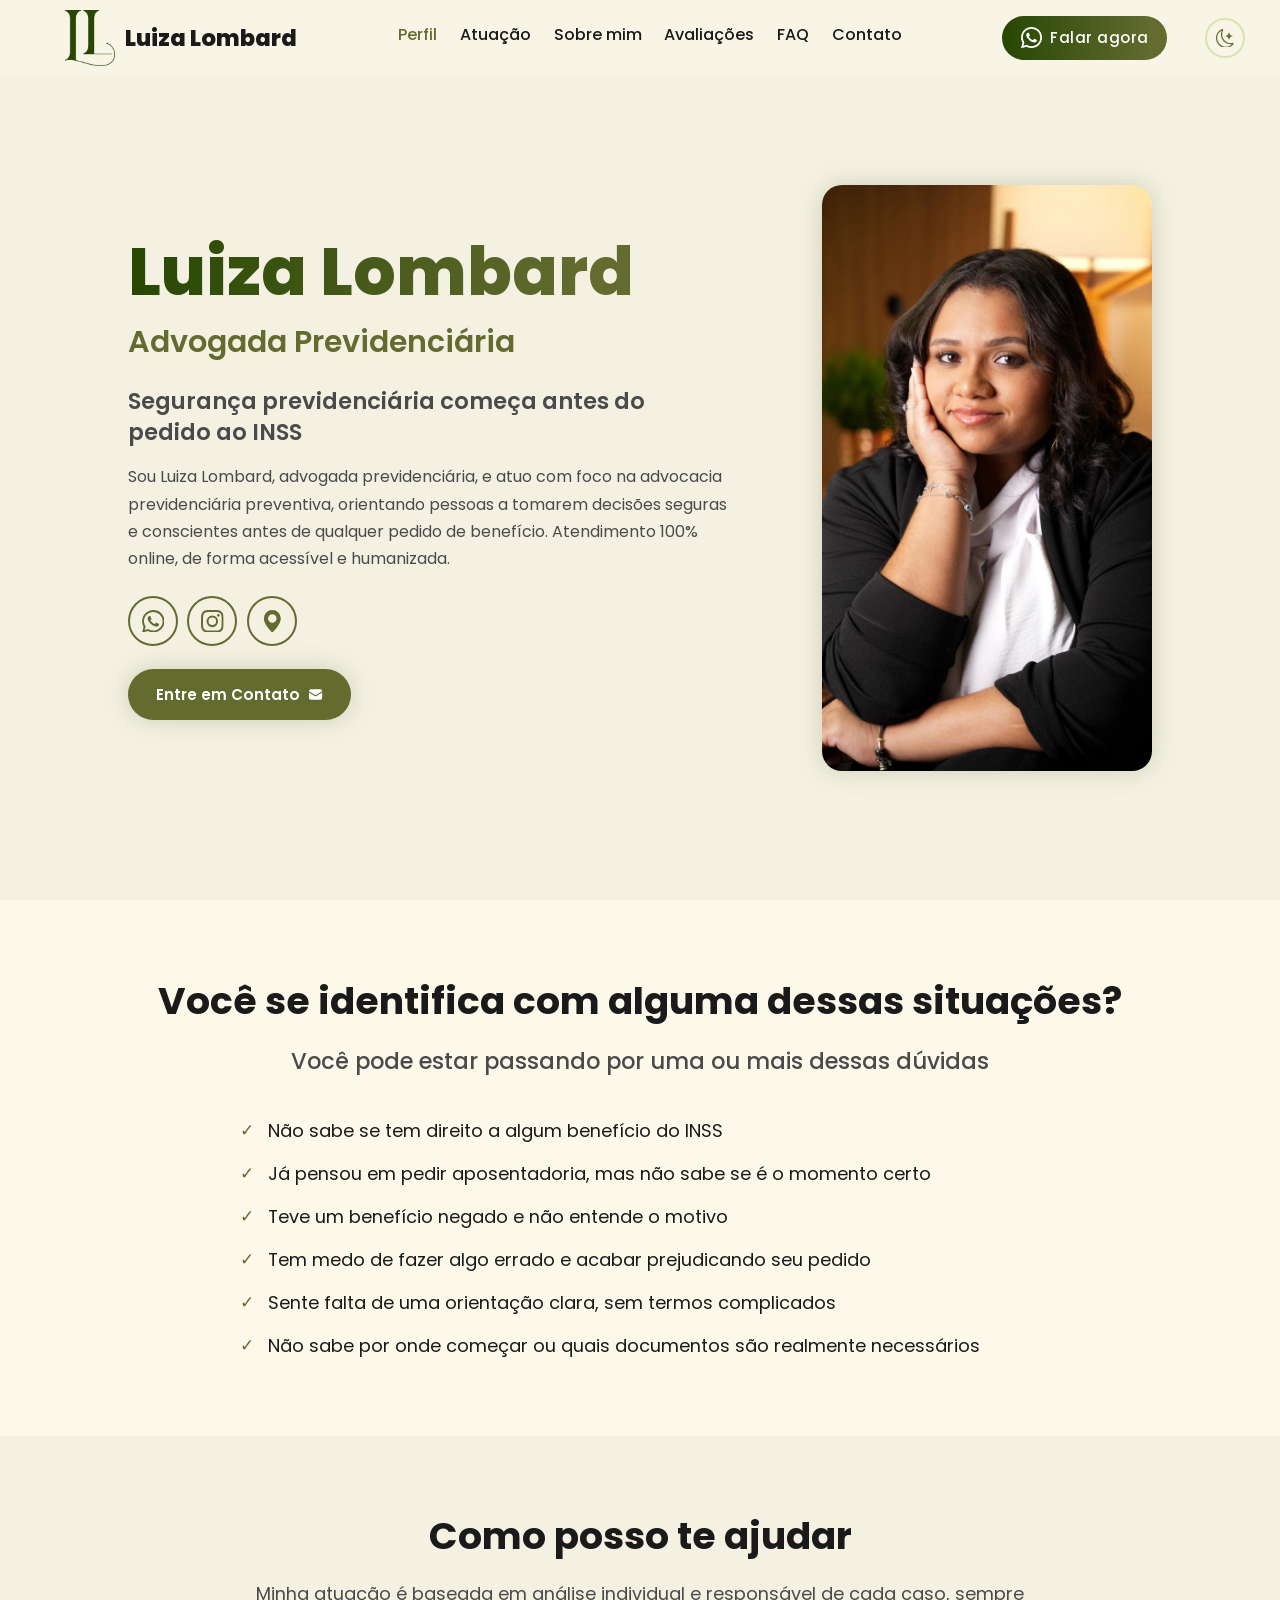
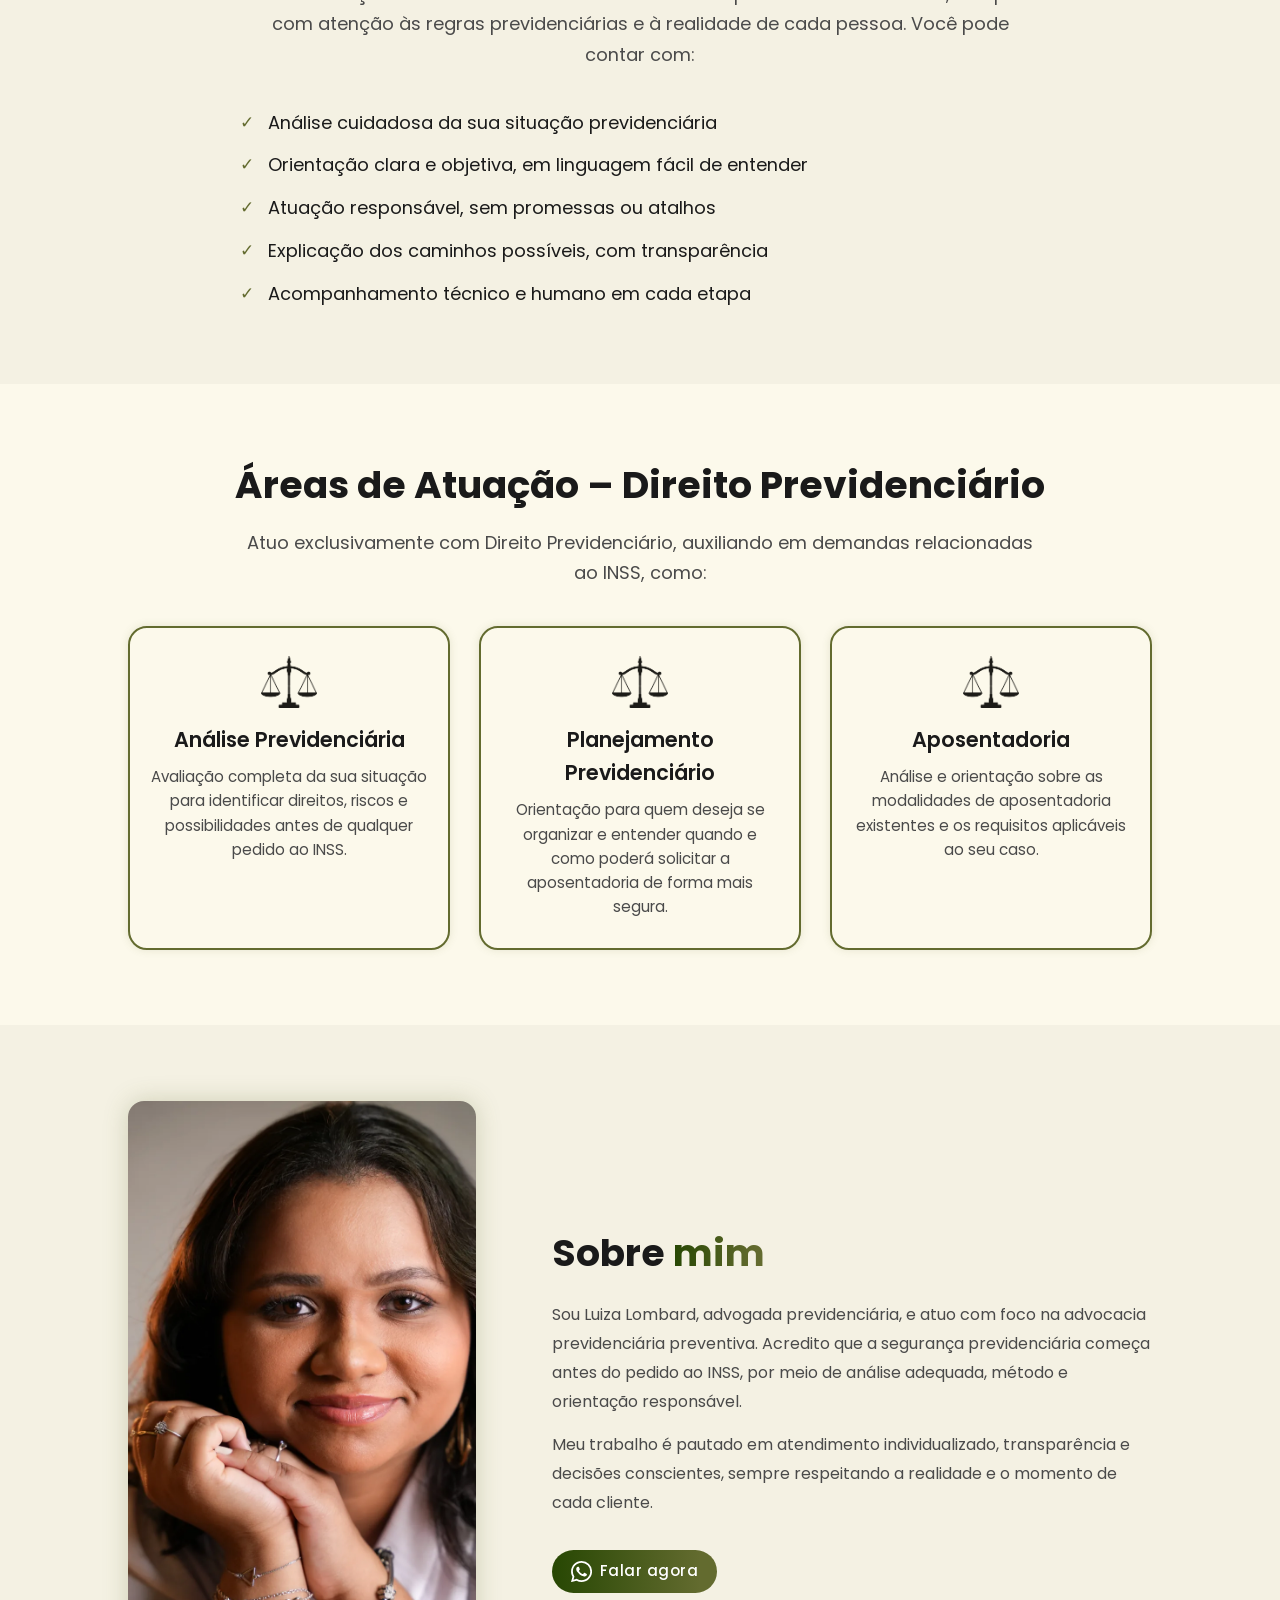
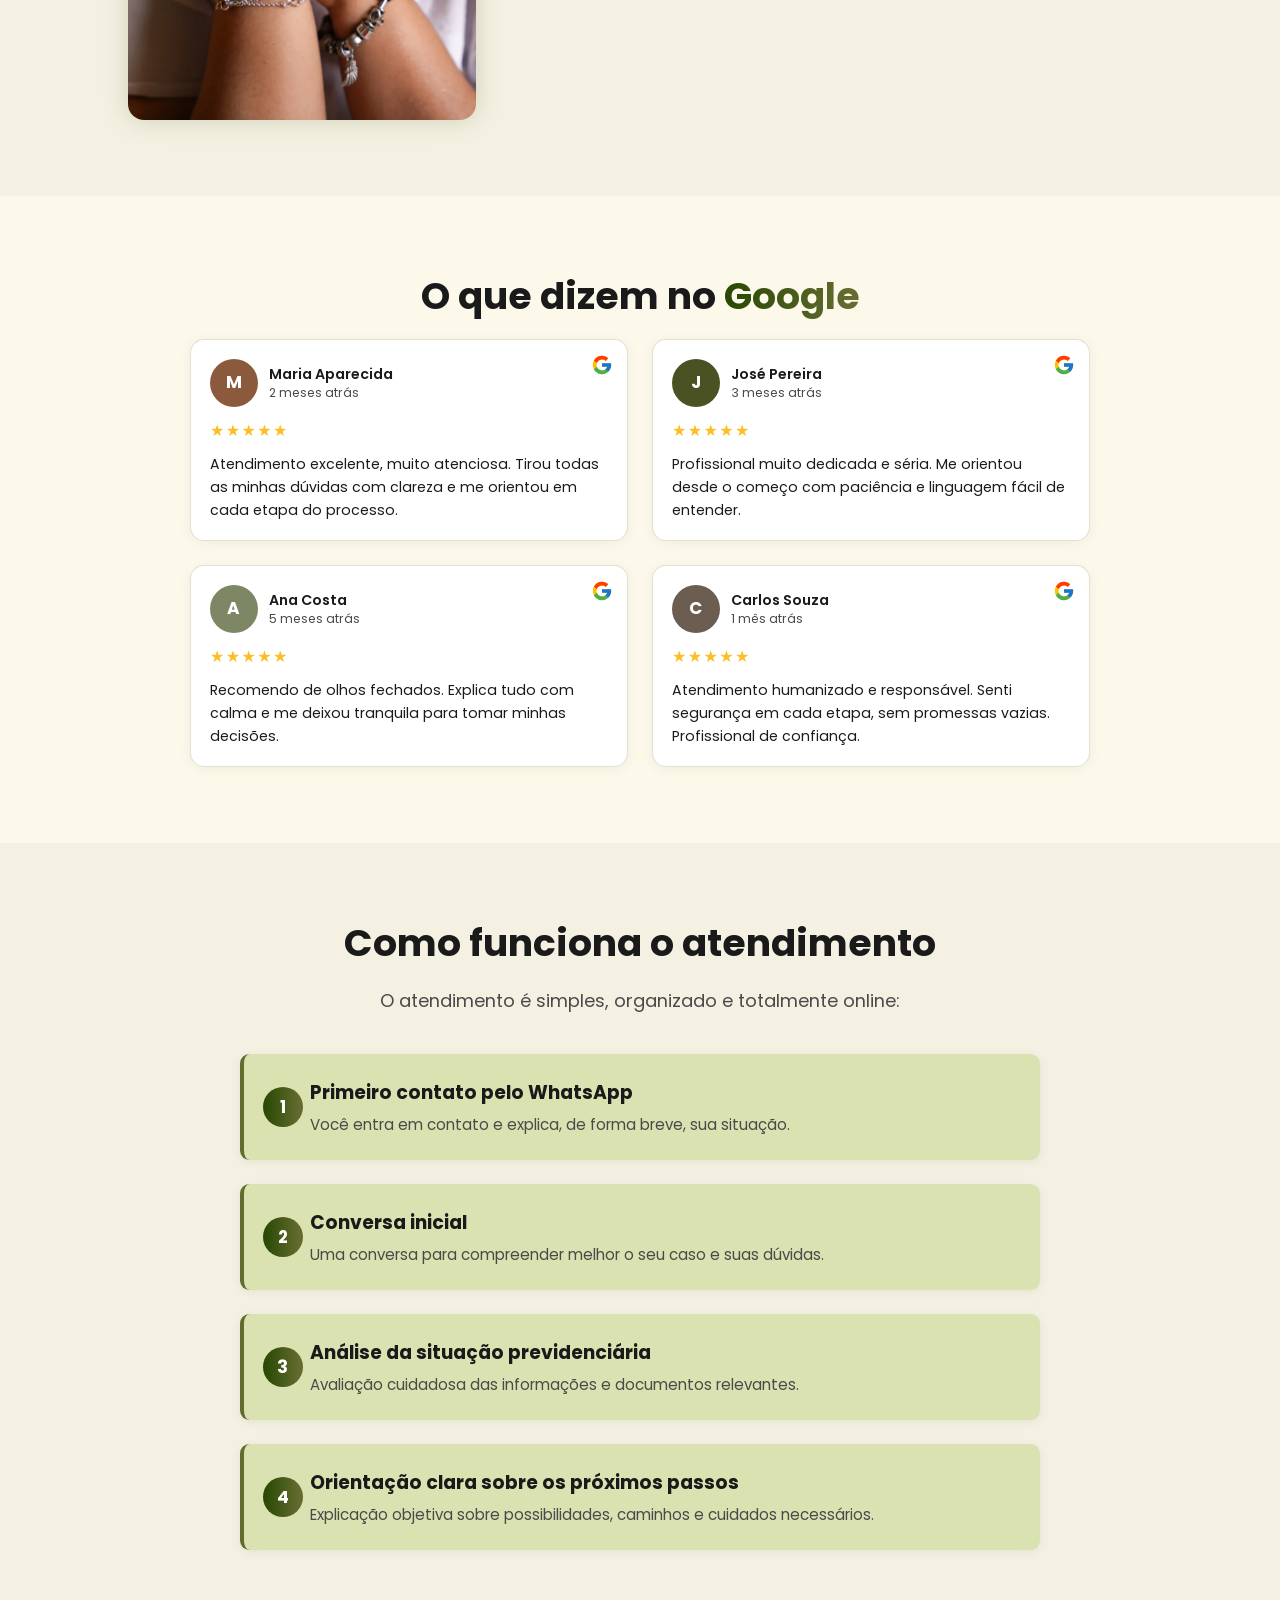
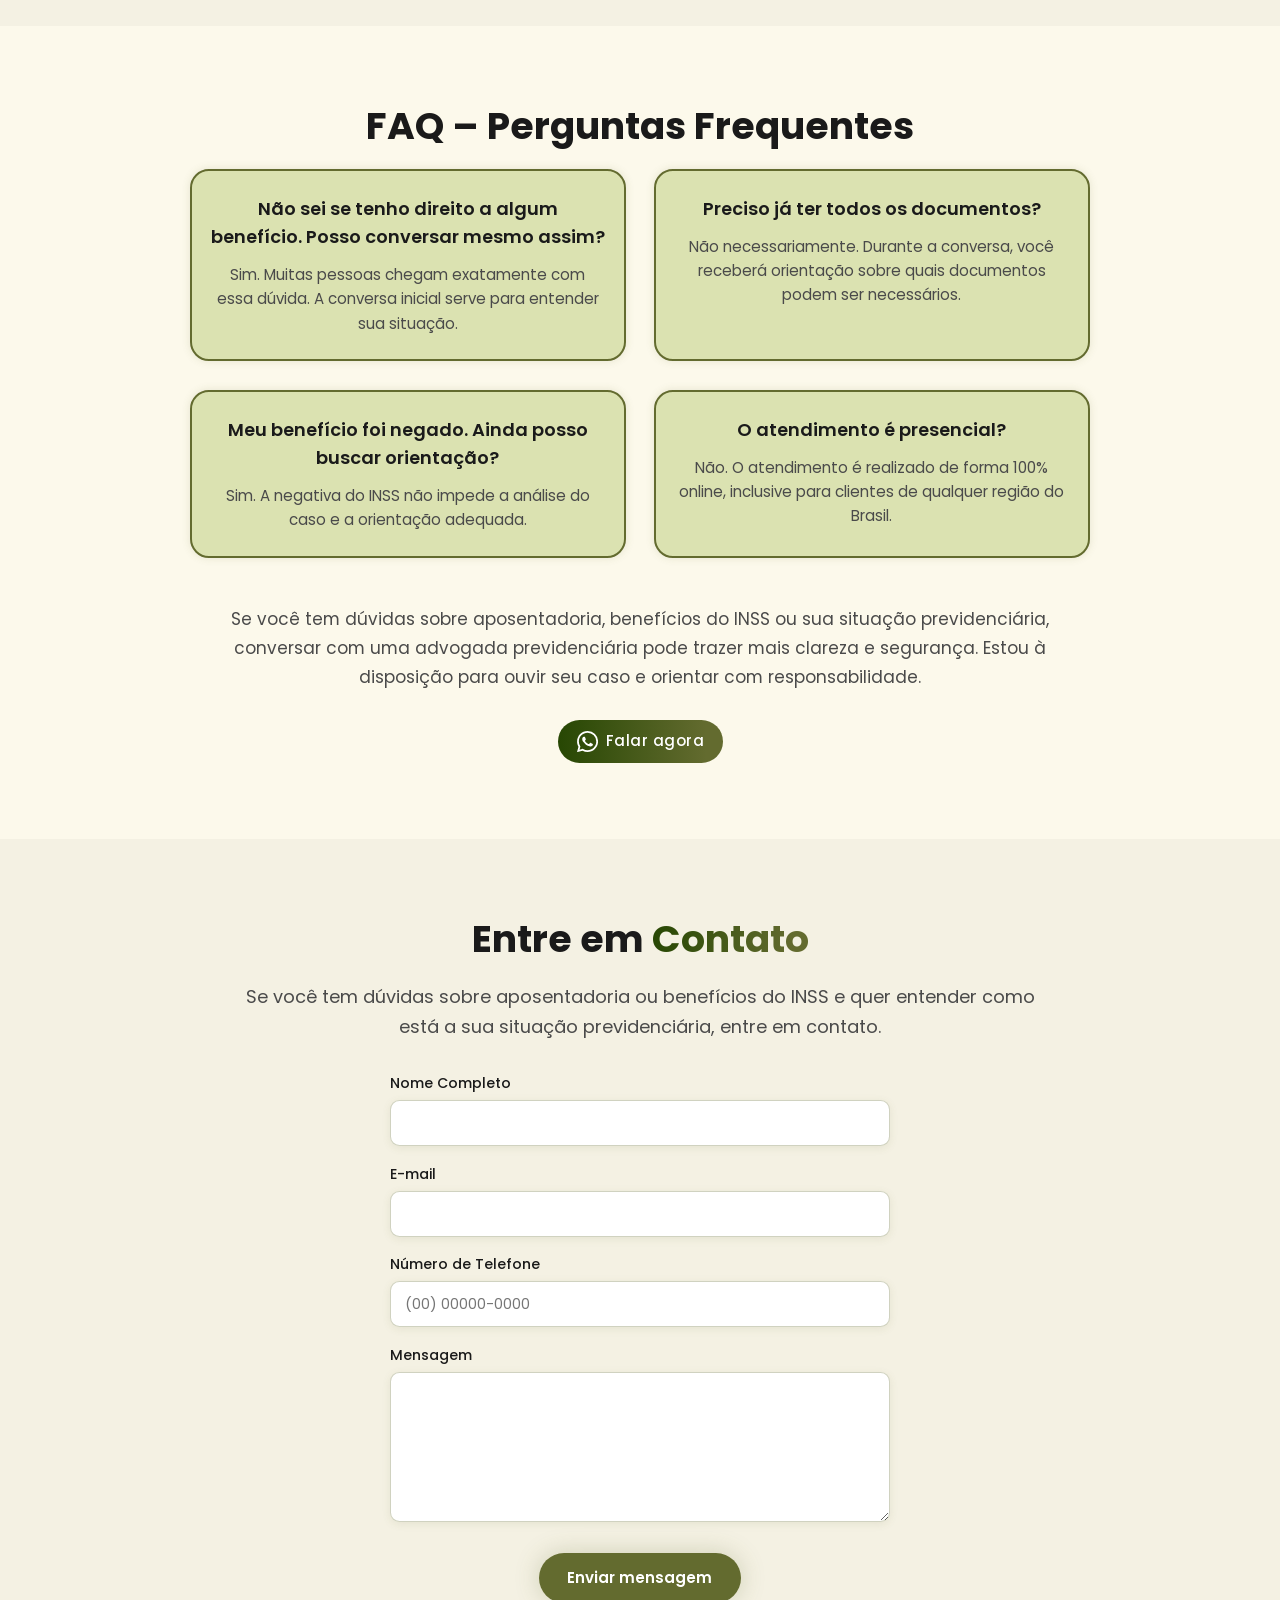
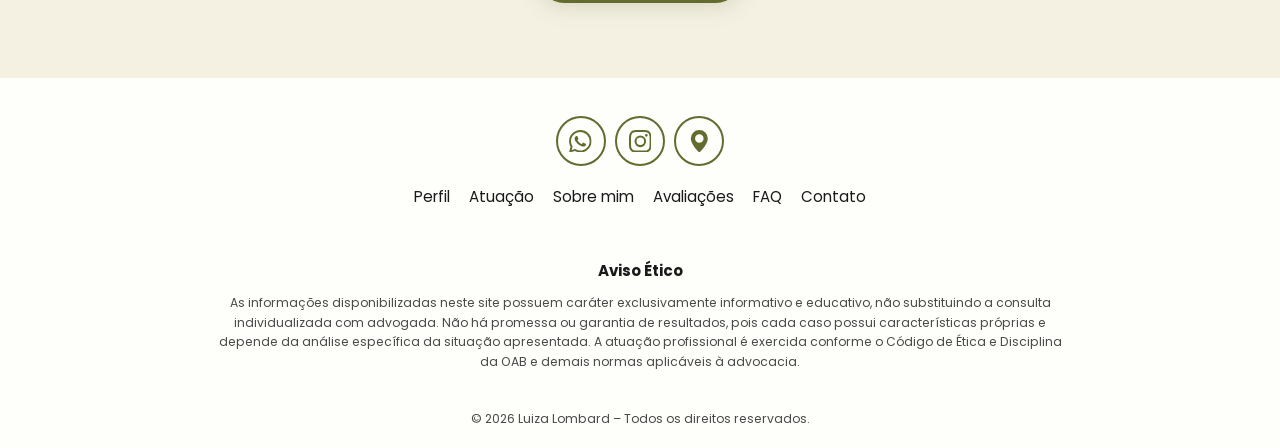
==== commit d9b8d1ac: "tema escuro + remocao do thanks.html + forms alteracao + new styles" ====
--- a/index.html
+++ b/index.html
@@ -5,6 +5,8 @@
     <meta charset="UTF-8">
     <meta name="viewport" content="width=device-width, initial-scale=1.0">
     <meta name="theme-color" content="#636b2f">
+    <!-- Aplica o tema salvo antes de pintar a página (evita "flash") -->
+    <script>(function(){try{if(localStorage.getItem('theme')==='dark'){document.documentElement.setAttribute('data-theme','dark');}}catch(e){}})();</script>
     <meta name="description"
         content="Luiza Lombard - Advogada Previdenciária. Atendimento humanizado e individualizado. Análise, planejamento previdenciário e orientação responsável antes do pedido ao INSS.">
 
@@ -17,6 +19,8 @@
     <meta property="og:image" content="https://luizalombard.com.br/image.jpeg">
     <meta property="og:locale" content="pt_BR">
 
+    <link rel="canonical" href="https://luizalombard.com.br/">
+
     <title>Luiza Lombard - Advocacia Previdenciária</title>
 
     <!-- Favicon adaptativo:
@@ -25,7 +29,7 @@
              • favicon-on-light.png  → ícone para ser exibido em FUNDO CLARO (use cor escura)
              • favicon-on-dark.png   → ícone para ser exibido em FUNDO ESCURO (use cor clara)
          - A linha sem `media` é fallback para browsers que não entendem a media query. -->
-    <link rel="icon" type="image/png" href="Ativo9.png">
+    <link rel="icon" type="image/png" href="Ativo15.png">
     <link rel="icon" type="image/png" href="Ativo15.png" media="(prefers-color-scheme: light)">
     <link rel="icon" type="image/png" href="Ativo9.png" media="(prefers-color-scheme: dark)">
 
@@ -45,6 +49,27 @@
         function gtag() { dataLayer.push(arguments); }
         gtag('js', new Date());
         gtag('config', 'AW-17724271591');
+    </script>
+
+    <!-- Dados estruturados (schema.org) — ajudam o Google a entender que
+         o site é da advogada "Luiza Lombard" e do que ela trata. -->
+    <script type="application/ld+json">
+    {
+        "@context": "https://schema.org",
+        "@type": "Attorney",
+        "name": "Luiza Lombard",
+        "alternateName": "Luiza Lombard Advocacia Previdenciária",
+        "description": "Advogada previdenciária com atuação preventiva: análise, planejamento previdenciário e orientação antes do pedido ao INSS. Atendimento 100% online.",
+        "url": "https://luizalombard.com.br/",
+        "image": "https://luizalombard.com.br/image.jpeg",
+        "telephone": "+55-31-99812-7273",
+        "email": "luizalombard.adv@gmail.com",
+        "priceRange": "$$",
+        "areaServed": { "@type": "Country", "name": "Brasil" },
+        "knowsAbout": ["Direito Previdenciário", "Aposentadoria", "INSS", "Planejamento Previdenciário", "Benefícios do INSS"],
+        "address": { "@type": "PostalAddress", "addressCountry": "BR", "addressRegion": "MG" },
+        "sameAs": ["https://www.instagram.com/luizalombard_advogada"]
+    }
     </script>
 </head>
 
@@ -64,6 +89,9 @@
         <symbol id="i-x" viewBox="0 0 16 16">
             <path fill="currentColor" d="M4.646 4.646a.5.5 0 0 1 .708 0L8 7.293l2.646-2.647a.5.5 0 0 1 .708.708L8.707 8l2.647 2.646a.5.5 0 0 1-.708.708L8 8.707l-2.646 2.647a.5.5 0 0 1-.708-.708L7.293 8 4.646 5.354a.5.5 0 0 1 0-.708"/>
         </symbol>
+        <symbol id="i-check" viewBox="0 0 16 16">
+            <path fill="currentColor" d="M13.854 3.646a.5.5 0 0 1 0 .708l-7 7a.5.5 0 0 1-.708 0l-3.5-3.5a.5.5 0 1 1 .708-.708L6.5 10.293l6.646-6.647a.5.5 0 0 1 .708 0"/>
+        </symbol>
         <symbol id="i-whatsapp" viewBox="0 0 16 16">
             <path fill="currentColor" d="M13.601 2.326A7.85 7.85 0 0 0 7.994 0C3.627 0 .068 3.558.064 7.926c0 1.399.366 2.76 1.057 3.965L0 16l4.204-1.102a7.9 7.9 0 0 0 3.79.965h.004c4.368 0 7.926-3.558 7.93-7.93A7.9 7.9 0 0 0 13.6 2.326zM7.994 14.521a6.6 6.6 0 0 1-3.356-.92l-.24-.144-2.494.654.666-2.433-.156-.251a6.56 6.56 0 0 1-1.007-3.505c0-3.626 2.957-6.584 6.591-6.584a6.56 6.56 0 0 1 4.66 1.931 6.56 6.56 0 0 1 1.928 4.66c-.004 3.639-2.961 6.592-6.592 6.592m3.615-4.934c-.197-.099-1.17-.578-1.353-.646-.182-.065-.315-.099-.445.099-.133.197-.513.646-.627.775-.114.133-.232.148-.43.05-.197-.1-.836-.308-1.592-.985-.59-.525-.985-1.175-1.103-1.372-.114-.198-.011-.304.088-.403.087-.088.197-.232.296-.346.1-.114.133-.198.198-.33.065-.134.034-.248-.015-.347-.05-.099-.444-1.073-.612-1.468-.16-.389-.323-.335-.445-.34-.114-.007-.247-.007-.38-.007a.73.73 0 0 0-.529.247c-.182.198-.691.677-.691 1.651 0 .974.71 1.916.81 2.049.098.133 1.394 2.132 3.383 2.992.47.205.84.326 1.129.418.475.152.904.129 1.246.08.38-.058 1.171-.48 1.338-.943.164-.464.164-.86.114-.943-.049-.084-.182-.133-.38-.232"/>
         </symbol>
@@ -73,6 +101,9 @@
         </symbol>
         <symbol id="i-instagram" viewBox="0 0 16 16">
             <path fill="currentColor" d="M8 0C5.829 0 5.556.01 4.703.048 3.85.088 3.269.222 2.76.42a3.9 3.9 0 0 0-1.417.923A3.9 3.9 0 0 0 .42 2.76C.222 3.268.087 3.85.048 4.7.01 5.555 0 5.827 0 8.001c0 2.172.01 2.444.048 3.297.04.852.174 1.433.372 1.942.205.526.478.972.923 1.417.444.445.89.719 1.416.923.51.198 1.09.333 1.942.372C5.555 15.99 5.827 16 8 16s2.444-.01 3.298-.048c.851-.04 1.434-.174 1.943-.372a3.9 3.9 0 0 0 1.416-.923c.445-.445.718-.891.923-1.417.197-.509.332-1.09.372-1.942C15.99 10.445 16 10.173 16 8s-.01-2.445-.048-3.299c-.04-.851-.175-1.433-.372-1.941a3.9 3.9 0 0 0-.923-1.417A3.9 3.9 0 0 0 13.24.42c-.51-.198-1.092-.333-1.943-.372C10.443.01 10.172 0 7.998 0zm-.717 1.442h.718c2.136 0 2.389.007 3.232.046.78.035 1.204.166 1.486.275.373.145.64.319.92.599s.453.546.598.92c.11.281.24.705.275 1.485.039.843.047 1.096.047 3.231s-.008 2.389-.047 3.232c-.035.78-.166 1.203-.275 1.485a2.5 2.5 0 0 1-.599.919c-.28.28-.546.453-.92.598-.28.11-.704.24-1.485.276-.843.038-1.096.047-3.232.047s-2.39-.009-3.233-.047c-.78-.036-1.203-.166-1.485-.276a2.5 2.5 0 0 1-.92-.598 2.5 2.5 0 0 1-.6-.92c-.109-.281-.24-.705-.275-1.485-.038-.843-.046-1.096-.046-3.233 0-2.136.008-2.388.046-3.231.036-.78.166-1.204.276-1.486.145-.373.319-.64.599-.92s.546-.453.92-.598c.282-.11.705-.24 1.485-.276.738-.034 1.024-.044 2.515-.045zm4.988 1.328a.96.96 0 1 0 0 1.92.96.96 0 0 0 0-1.92m-4.27 1.122a4.109 4.109 0 1 0 0 8.218 4.109 4.109 0 0 0 0-8.218m0 1.441a2.667 2.667 0 1 1 0 5.334 2.667 2.667 0 0 1 0-5.334"/>
+        </symbol>
+        <symbol id="i-geo" viewBox="0 0 16 16">
+            <path fill="currentColor" fill-rule="evenodd" d="M8 16s6-5.686 6-10A6 6 0 0 0 2 6c0 4.314 6 10 6 10m0-7a3 3 0 1 0 0-6 3 3 0 0 0 0 6"/>
         </symbol>
         <symbol id="i-google" viewBox="0 0 48 48">
             <path fill="#FFC107" d="M43.611 20.083H42V20H24v8h11.303c-1.649 4.657-6.08 8-11.303 8-6.627 0-12-5.373-12-12s5.373-12 12-12c3.059 0 5.842 1.154 7.961 3.039l5.657-5.657C34.046 6.053 29.268 4 24 4 12.955 4 4 12.955 4 24s8.955 20 20 20 20-8.955 20-20c0-1.341-.138-2.65-.389-3.917z"/>
@@ -80,6 +111,13 @@
             <path fill="#4CAF50" d="M24 44c5.166 0 9.86-1.977 13.409-5.192l-6.19-5.238A11.91 11.91 0 0 1 24 36c-5.202 0-9.619-3.317-11.283-7.946l-6.522 5.025C9.505 39.556 16.227 44 24 44z"/>
             <path fill="#1976D2" d="M43.611 20.083H42V20H24v8h11.303a12.04 12.04 0 0 1-4.087 5.571l.003-.002 6.19 5.238C36.971 39.205 44 34 44 24c0-1.341-.138-2.65-.389-3.917z"/>
         </symbol>
+        <symbol id="i-sun" viewBox="0 0 16 16">
+            <path fill="currentColor" d="M8 11a3 3 0 1 1 0-6 3 3 0 0 1 0 6m0 1a4 4 0 1 0 0-8 4 4 0 0 0 0 8M8 0a.5.5 0 0 1 .5.5v2a.5.5 0 0 1-1 0v-2A.5.5 0 0 1 8 0m0 13a.5.5 0 0 1 .5.5v2a.5.5 0 0 1-1 0v-2A.5.5 0 0 1 8 13m8-5a.5.5 0 0 1-.5.5h-2a.5.5 0 0 1 0-1h2a.5.5 0 0 1 .5.5M3 8a.5.5 0 0 1-.5.5h-2a.5.5 0 0 1 0-1h2A.5.5 0 0 1 3 8m10.657-5.657a.5.5 0 0 1 0 .707l-1.414 1.415a.5.5 0 1 1-.707-.708l1.414-1.414a.5.5 0 0 1 .707 0m-9.193 9.193a.5.5 0 0 1 0 .707L3.05 13.657a.5.5 0 0 1-.707-.707l1.414-1.414a.5.5 0 0 1 .707 0m9.193 2.121a.5.5 0 0 1-.707 0l-1.414-1.414a.5.5 0 0 1 .707-.707l1.414 1.414a.5.5 0 0 1 0 .707M4.464 4.465a.5.5 0 0 1-.707 0L2.343 3.05a.5.5 0 1 1 .707-.707l1.414 1.414a.5.5 0 0 1 0 .708"/>
+        </symbol>
+        <symbol id="i-moon" viewBox="0 0 16 16">
+            <path fill="currentColor" d="M6 .278a.77.77 0 0 1 .08.858 7.2 7.2 0 0 0-.878 3.46c0 4.021 3.278 7.277 7.318 7.277q.792-.001 1.533-.16a.79.79 0 0 1 .81.316.73.73 0 0 1-.031.893A8.35 8.35 0 0 1 8.344 16C3.734 16 0 12.286 0 7.71 0 4.266 2.114 1.312 5.124.06A.75.75 0 0 1 6 .278M4.858 1.311A7.27 7.27 0 0 0 1.025 7.71c0 4.02 3.279 7.276 7.319 7.276a7.32 7.32 0 0 0 5.205-2.162q-.506.063-1.029.063c-4.61 0-8.343-3.714-8.343-8.29 0-1.167.242-2.278.681-3.286"/>
+            <path fill="currentColor" d="M10.794 3.148a.217.217 0 0 1 .412 0l.387 1.162c.173.518.579.924 1.097 1.097l1.162.387a.217.217 0 0 1 0 .412l-1.162.387a1.73 1.73 0 0 0-1.097 1.097l-.387 1.162a.217.217 0 0 1-.412 0l-.387-1.162A1.73 1.73 0 0 0 9.31 6.593l-1.162-.387a.217.217 0 0 1 0-.412l1.162-.387a1.73 1.73 0 0 0 1.097-1.097z"/>
+        </symbol>
     </svg>
 
     <header class="header">
@@ -87,10 +125,6 @@
             <img src="Ativo15.png" alt="" class="logo-img" width="60" height="64">
             <span class="logo">Luiza Lombard</span>
         </a>
-
-        <button class="menu-toggle" id="menu-icon" aria-label="Abrir menu" aria-expanded="false" aria-controls="navbar">
-            <svg class="icon"><use href="#i-list"></use></svg>
-        </button>
 
         <nav class="navbar" id="navbar" aria-label="Navegação principal">
             <a href="#home">Perfil</a>
@@ -103,8 +137,19 @@
 
         <a href="https://wa.me/5531998127273" class="gradient-btn" target="_blank" rel="noopener">
             <svg class="icon" aria-hidden="true"><use href="#i-whatsapp"></use></svg>
-            <span>Falar com a Advogada</span>
+            <span>Falar agora</span>
         </a>
+
+        <div class="header-controls">
+            <button class="theme-toggle" id="theme-toggle" type="button"
+                aria-label="Alternar tema claro e escuro" title="Alternar tema">
+                <svg class="icon ic-sun"><use href="#i-sun"></use></svg>
+                <svg class="icon ic-moon"><use href="#i-moon"></use></svg>
+            </button>
+            <button class="menu-toggle" id="menu-icon" aria-label="Abrir menu" aria-expanded="false" aria-controls="navbar">
+                <svg class="icon"><use href="#i-list"></use></svg>
+            </button>
+        </div>
     </header>
 
     <main>
@@ -125,9 +170,13 @@
                     <a href="https://wa.me/5531998127273" target="_blank" rel="noopener" aria-label="WhatsApp">
                         <svg class="icon"><use href="#i-whatsapp"></use></svg>
                     </a>
-                    <a href="https://www.instagram.com/luizalombard.advogada" target="_blank" rel="noopener"
+                    <a href="https://www.instagram.com/luizalombard_advogada" target="_blank" rel="noopener"
                         aria-label="Instagram">
                         <svg class="icon"><use href="#i-instagram"></use></svg>
+                    </a>
+                    <a href="https://www.google.com/maps/search/?api=1&amp;query=Ipatinga+MG"
+                        target="_blank" rel="noopener" aria-label="Localização — Ipatinga, MG">
+                        <svg class="icon"><use href="#i-geo"></use></svg>
                     </a>
                 </div>
 
@@ -217,11 +266,11 @@
         <!-- SOBRE -->
         <section class="about" id="about">
             <div class="about-img">
-                <!-- Quando criar versões otimizadas (image1.webp ~150KB no squoosh.app
-                     por exemplo), me avise que coloco de volta o <picture> com fallback.
-                     Por enquanto serve só o JPEG. -->
-                <img src="image1.jpeg" alt="Luiza Lombard"
-                    width="380" height="500" loading="lazy">
+                <picture>
+                    <source srcset="image1.webp" type="image/webp">
+                    <img src="image1.jpeg" alt="Luiza Lombard, advogada previdenciária"
+                        width="800" height="1422" loading="lazy">
+                </picture>
             </div>
 
             <div class="about-content">
@@ -238,7 +287,7 @@
 
                 <a href="https://wa.me/5531998127273" class="gradient-btn" target="_blank" rel="noopener">
                     <svg class="icon" aria-hidden="true"><use href="#i-whatsapp"></use></svg>
-                    <span>Falar com a Advogada</span>
+                    <span>Falar agora</span>
                 </a>
             </div>
         </section>
@@ -384,7 +433,7 @@
 
             <a href="https://wa.me/5531998127273" class="gradient-btn" target="_blank" rel="noopener">
                 <svg class="icon" aria-hidden="true"><use href="#i-whatsapp"></use></svg>
-                <span>Falar com a Advogada</span>
+                <span>Falar agora</span>
             </a>
         </section>
 
@@ -409,7 +458,9 @@
 
                 <div class="form-field">
                     <label for="telefone">Número de Telefone</label>
-                    <input type="tel" id="telefone" name="Telefone" placeholder="(00) 00000-0000">
+                    <input type="tel" id="telefone" name="Telefone" placeholder="(00) 00000-0000"
+                        autocomplete="tel" inputmode="tel" pattern="[0-9()+\-\s]*"
+                        title="Use apenas números (e os sinais + ( ) -)">
                 </div>
 
                 <div class="form-field">
@@ -417,13 +468,67 @@
                     <textarea id="mensagem" name="Mensagem" required></textarea>
                 </div>
 
-                <input type="hidden" name="_next" value="https://luizalombard.com.br/thanks.html">
+                <!-- honeypot anti-spam: invisível p/ humanos, bots preenchem -->
+                <input type="text" name="_honey" tabindex="-1" autocomplete="off"
+                    style="position:absolute;left:-9999px;opacity:0" aria-hidden="true">
+
+                <input type="hidden" name="_next" value="https://luizalombard.com.br/#contact">
                 <input type="hidden" name="_subject" value="Novo contato pelo site - Luiza Lombard">
-                <input type="hidden" name="_captcha" value="true">
+                <!-- captcha externo desligado: usamos o popup na própria página -->
+                <input type="hidden" name="_captcha" value="false">
+                <input type="hidden" name="_template" value="table">
 
                 <button type="submit" class="btn">Enviar mensagem</button>
             </form>
         </section>
+
+        <!-- ============================================
+             MODAL DE CONFIRMAÇÃO (anti-spam) do formulário
+             Aparece ao enviar; após confirmar, o envio é feito por
+             AJAX e abre o popup de agradecimento (sem mudar de página).
+             ============================================ -->
+        <div class="cf-modal" id="cf-modal" hidden>
+            <div class="cf-modal__backdrop" data-cf-close></div>
+            <div class="cf-modal__card" role="dialog" aria-modal="true" aria-labelledby="cf-title">
+                <button class="cf-modal__x" type="button" data-cf-close aria-label="Fechar">
+                    <svg class="icon"><use href="#i-x"></use></svg>
+                </button>
+                <h3 class="cf-modal__title" id="cf-title">Quase lá</h3>
+                <p class="cf-modal__desc">Confirme que você não é um robô para enviar sua mensagem.</p>
+
+                <label class="cf-check" for="cf-robot">
+                    <input type="checkbox" id="cf-robot">
+                    <span class="cf-check__box"><svg class="icon"><use href="#i-check"></use></svg></span>
+                    <span class="cf-check__label">Não sou um robô</span>
+                </label>
+
+                <p class="cf-modal__error" id="cf-error" hidden></p>
+
+                <div class="cf-modal__actions">
+                    <button type="button" class="cf-btn cf-btn--ghost" data-cf-close>Cancelar</button>
+                    <button type="button" class="cf-btn cf-btn--primary" id="cf-send" disabled>Enviar mensagem</button>
+                </div>
+            </div>
+        </div>
+
+        <!-- ============================================
+             POPUP DE AGRADECIMENTO (sucesso do envio)
+             Abre ao enviar com sucesso; o botão "Voltar"
+             fecha a janela com animação.
+             ============================================ -->
+        <div class="cf-modal cf-modal--success" id="cf-success" hidden>
+            <div class="cf-modal__backdrop" data-cf-success-close></div>
+            <div class="cf-modal__card" role="dialog" aria-modal="true" aria-labelledby="cf-success-title">
+                <span class="cf-success__badge" aria-hidden="true">
+                    <svg class="icon"><use href="#i-check"></use></svg>
+                </span>
+                <h3 class="cf-modal__title" id="cf-success-title">Obrigado pelo seu contato!</h3>
+                <p class="cf-modal__desc">Recebi a sua mensagem e retornarei o mais breve possível.</p>
+                <div class="cf-modal__actions cf-modal__actions--center">
+                    <button type="button" class="cf-btn cf-btn--primary" id="cf-success-back" data-cf-success-close>Voltar</button>
+                </div>
+            </div>
+        </div>
 
     </main>
 
@@ -432,9 +537,13 @@
             <a href="https://wa.me/5531998127273" target="_blank" rel="noopener" aria-label="WhatsApp">
                 <svg class="icon"><use href="#i-whatsapp"></use></svg>
             </a>
-            <a href="https://www.instagram.com/luizalombard.advogada" target="_blank" rel="noopener"
+            <a href="https://www.instagram.com/luizalombard_advogada" target="_blank" rel="noopener"
                 aria-label="Instagram">
                 <svg class="icon"><use href="#i-instagram"></use></svg>
+            </a>
+            <a href="https://www.google.com/maps/search/?api=1&amp;query=Ipatinga+MG"
+                target="_blank" rel="noopener" aria-label="Localização — Ipatinga, MG">
+                <svg class="icon"><use href="#i-geo"></use></svg>
             </a>
         </div>
 
@@ -462,6 +571,7 @@
     </footer>
 
     <script src="script.js" defer></script>
+    <script src="contact-form.js" defer></script>
 </body>
 
 </html>
--- a/style.css
+++ b/style.css
@@ -14,10 +14,10 @@
 }
 
 html {
-    font-size: 62.5%;
+    font-size: 59%;
     scroll-behavior: smooth;
     overflow-x: hidden;
-    scroll-padding-top: 100px;
+    scroll-padding-top: 82px;
 }
 
 :root {
@@ -29,6 +29,7 @@
     --main-color: #636b2f;
     --main-color-dark: #274703;
     --white: #ffffff;
+    --surface: #ffffff;
     --gradient: linear-gradient(270deg, #636b2f 10%, #274703 100%);
     --shadow-soft: 0 0 25px rgba(99, 107, 47, 0.25);
     --shadow-strong: 0 0 25px rgba(99, 107, 47, 0.5);
@@ -82,8 +83,8 @@
     top: 0;
     left: 0;
     width: 100%;
-    height: 96px;
-    padding: 1rem 5%;
+    height: 76px;
+    padding: 0.8rem 5%;
     background: rgba(248, 245, 231, 0.85);
     backdrop-filter: blur(10px);
     -webkit-backdrop-filter: blur(10px);
@@ -107,8 +108,8 @@
 }
 
 .logo-img {
-    width: 60px;
-    height: 64px;
+    width: 52px;
+    height: 56px;
     object-fit: contain;
 }
 
@@ -129,8 +130,56 @@
     line-height: 1;
 }
 
+/* Grupo à direita do header: botão de tema + hambúrguer */
+.header-controls {
+    display: flex;
+    align-items: center;
+    gap: 1rem;
+    flex-shrink: 0;
+    /* mais espaço entre o botão "Falar com a Advogada" e o de tema */
+    margin-left: clamp(1.5rem, 3vw, 3rem);
+    /* empurra o botão bem para a direita, próximo da borda */
+    margin-right: -2.5%;
+}
+
+.theme-toggle {
+    display: inline-flex;
+    align-items: center;
+    justify-content: center;
+    width: 4.2rem;
+    height: 4.2rem;
+    background: transparent;
+    border: 2px solid var(--card-accent);
+    border-radius: 50%;
+    color: var(--main-color);
+    cursor: pointer;
+    transition: border-color 0.3s ease, color 0.3s ease, background 0.3s ease, transform 0.3s ease;
+}
+
+.theme-toggle:hover,
+.theme-toggle:focus-visible {
+    border-color: var(--main-color);
+    background: var(--second-bg-color);
+    transform: scale(1.06);
+}
+
+.theme-toggle .icon { width: 2rem; height: 2rem; }
+.theme-toggle .ic-sun { display: none; }
+.theme-toggle .ic-moon { display: inline-block; }
+[data-theme="dark"] .theme-toggle .ic-sun { display: inline-block; }
+[data-theme="dark"] .theme-toggle .ic-moon { display: none; }
+
+.navbar {
+    display: flex;
+    flex: 1;
+    justify-content: center;
+    align-items: center;
+    flex-wrap: nowrap;
+}
+
 .navbar a {
     display: inline-block;
+    white-space: nowrap;
     font-size: 1.7rem;
     font-weight: 500;
     color: var(--text-color);
@@ -145,6 +194,11 @@
     color: var(--main-color);
     border-bottom-color: var(--main-color);
     transform: scale(1.08);
+}
+
+/* Seção ativa (scroll-spy): só muda a cor, sem traço embaixo */
+.navbar a.active {
+    color: var(--main-color);
 }
 
 /* ----- Buttons -----
@@ -416,7 +470,7 @@
 }
 
 .project-card img {
-    width: 80px;
+    width: 56px;
     height: auto;
     margin: 0 auto 1.5rem;
     object-fit: contain;
@@ -573,7 +627,7 @@
 
 .review-card {
     position: relative;
-    background-color: var(--white);
+    background-color: var(--surface);
     border: 1px solid rgba(99, 107, 47, 0.2);
     border-radius: 1.5rem;
     padding: 2rem 2rem 2rem 2rem;
@@ -747,7 +801,7 @@
     font-size: 1.5rem;
     font-family: inherit;
     color: var(--text-color);
-    background-color: var(--white);
+    background-color: var(--surface);
     border: 1px solid rgba(99, 107, 47, 0.3);
     border-radius: 1rem;
     box-shadow: 0 2px 8px rgba(99, 107, 47, 0.1);
@@ -924,54 +978,27 @@
     }
 }
 
-/* ============================================
-   PÁGINA OBRIGADO (thanks.html)
-   ============================================ */
-.thanks-container {
-    min-height: 100vh;
-    display: flex;
-    flex-direction: column;
-    align-items: center;
-    justify-content: center;
-    text-align: center;
-    padding: 2rem;
-    background-color: var(--bg-color);
-}
-
-.thanks-container h1 {
-    font-size: clamp(3rem, 6vw, 6rem);
-    font-weight: 700;
-    margin-bottom: 2rem;
-}
-
-.thanks-container p {
-    font-size: clamp(1.8rem, 2.5vw, 2.5rem);
-    color: var(--text-muted);
-    margin-bottom: 3rem;
-}
-
 
 /* ============================================
    RESPONSIVE
    ============================================ */
 
 /* Tablet / abaixo de desktop ----------------------------------- */
-@media (max-width: 1024px) {
+@media (max-width: 1180px) {
 
     /* HEADER MOBILE
-       Ordem visual final: logo (esq) | botão WhatsApp (meio) | menu (dir).
-       O justify-content: space-between do .header já distribui os 3 itens. */
+       Ordem visual: logo (esq) | botão WhatsApp | [tema][menu] (dir).
+       O wrapper .header-controls mantém tema e hambúrguer juntos à direita. */
     .menu-toggle {
         display: block;
-        order: 3;
-    }
-
-    .logo-link {
-        order: 1;
+    }
+
+    .header-controls {
+        margin-left: 0;
+        margin-right: 0;
     }
 
     .gradient-btn {
-        order: 2;
         font-size: 1.4rem;
         padding: 0.8rem 1.6rem;
     }
@@ -1086,7 +1113,7 @@
     .header {
         padding: 1.5rem 4%;
         height: auto;
-        min-height: 70px;
+        min-height: 62px;
     }
 
     .logo-img {
@@ -1167,4 +1194,241 @@
     .home-img {
         max-width: 240px;
     }
+}
+/* ============================================================
+   MODAL DE CONFIRMAÇÃO DO FORMULÁRIO ("não sou um robô")
+   Popup na própria página — não some até confirmar ou cancelar.
+   ============================================================ */
+.cf-modal {
+    position: fixed;
+    inset: 0;
+    z-index: 2000;
+    display: flex;
+    align-items: center;
+    justify-content: center;
+    padding: 1.5rem;
+    opacity: 0;
+    transition: opacity 0.2s ease;
+}
+
+.cf-modal[hidden] { display: none; }
+.cf-modal.is-open { opacity: 1; }
+
+.cf-modal__backdrop {
+    position: absolute;
+    inset: 0;
+    background: rgba(18, 16, 12, 0.58);
+    backdrop-filter: blur(2px);
+    -webkit-backdrop-filter: blur(2px);
+}
+
+.cf-modal__card {
+    position: relative;
+    width: 100%;
+    max-width: 430px;
+    background: var(--surface);
+    border: 1px solid var(--card-accent);
+    border-radius: 1.6rem;
+    box-shadow: 0 20px 60px rgba(20, 25, 10, 0.30);
+    padding: 2.6rem 2.4rem 2.2rem;
+    transform: translateY(12px) scale(0.98);
+    transition: transform 0.2s ease;
+}
+
+.cf-modal.is-open .cf-modal__card { transform: translateY(0) scale(1); }
+
+.cf-modal__x {
+    position: absolute;
+    top: 1.2rem;
+    right: 1.2rem;
+    width: 3.4rem;
+    height: 3.4rem;
+    display: inline-flex;
+    align-items: center;
+    justify-content: center;
+    background: transparent;
+    border: none;
+    border-radius: 50%;
+    color: var(--text-muted);
+    cursor: pointer;
+    transition: background 0.2s ease, color 0.2s ease;
+}
+
+.cf-modal__x:hover { background: var(--second-bg-color); color: var(--main-color); }
+.cf-modal__x .icon { width: 1.8rem; height: 1.8rem; }
+
+.cf-modal__title {
+    font-size: 2.2rem;
+    font-weight: 700;
+    color: var(--main-color-dark);
+    margin-bottom: 0.6rem;
+}
+
+.cf-modal__desc {
+    font-size: 1.5rem;
+    color: var(--text-muted);
+    margin-bottom: 1.8rem;
+}
+
+/* Checkbox "não sou um robô" */
+.cf-check {
+    display: flex;
+    align-items: center;
+    gap: 1rem;
+    padding: 1.2rem 1.4rem;
+    border: 2px solid var(--card-accent);
+    border-radius: 1rem;
+    background: var(--bg-color);
+    cursor: pointer;
+    user-select: none;
+    transition: border-color 0.2s ease;
+}
+
+.cf-check:hover { border-color: var(--main-color); }
+.cf-check input { position: absolute; opacity: 0; width: 0; height: 0; }
+
+.cf-check__box {
+    flex-shrink: 0;
+    width: 2.6rem;
+    height: 2.6rem;
+    border: 2px solid var(--main-color);
+    border-radius: 0.6rem;
+    display: inline-flex;
+    align-items: center;
+    justify-content: center;
+    color: transparent;
+    transition: background 0.2s ease, color 0.2s ease;
+}
+
+.cf-check__box .icon { width: 1.6rem; height: 1.6rem; }
+.cf-check input:checked + .cf-check__box { background: var(--main-color); color: var(--white); }
+.cf-check input:focus-visible + .cf-check__box { box-shadow: 0 0 0 3px rgba(99, 107, 47, 0.30); }
+.cf-check__label { font-size: 1.6rem; font-weight: 500; color: var(--text-color); }
+
+.cf-modal__error {
+    margin-top: 1.2rem;
+    font-size: 1.4rem;
+    color: #c0392b;
+}
+
+.cf-modal__actions {
+    display: flex;
+    justify-content: flex-end;
+    gap: 1rem;
+    margin-top: 2rem;
+}
+
+.cf-btn {
+    display: inline-flex;
+    align-items: center;
+    justify-content: center;
+    padding: 1rem 2rem;
+    font-size: 1.5rem;
+    font-weight: 600;
+    font-family: inherit;
+    border-radius: 2.4rem;
+    border: 2px solid transparent;
+    cursor: pointer;
+    transition: transform 0.2s ease, box-shadow 0.2s ease, background 0.2s ease, color 0.2s ease;
+}
+
+.cf-btn--primary { background: var(--main-color); color: var(--white); box-shadow: var(--shadow-soft); }
+.cf-btn--primary:hover:not(:disabled) { transform: scale(1.04); box-shadow: var(--shadow-strong); }
+.cf-btn--primary:disabled { opacity: 0.5; cursor: not-allowed; }
+.cf-btn--ghost { background: transparent; border-color: var(--card-accent); color: var(--text-muted); }
+.cf-btn--ghost:hover { border-color: var(--main-color); color: var(--main-color); }
+
+/* Popup de agradecimento (sucesso) */
+.cf-modal--success .cf-modal__card { text-align: center; }
+.cf-modal__actions--center { justify-content: center; }
+
+.cf-success__badge {
+    width: 6.4rem;
+    height: 6.4rem;
+    margin: 0 auto 1.4rem;
+    display: grid;
+    place-items: center;
+    border-radius: 50%;
+    background: var(--main-color);
+    color: var(--white);
+    box-shadow: var(--shadow-soft);
+    transform: scale(0.5);
+    transition: transform 0.35s cubic-bezier(0.34, 1.56, 0.64, 1) 0.06s;
+}
+.cf-modal--success.is-open .cf-success__badge { transform: scale(1); }
+.cf-success__badge .icon { width: 3.2rem; height: 3.2rem; }
+
+/* ============================================================
+   TEMA ESCURO — mantém a tonalidade verde do site
+   ============================================================ */
+[data-theme="dark"] {
+    /* Sistema de superfícies por ELEVAÇÃO (luminosidade), subtom quente neutro.
+       Camadas: seções ~L14 < fundo ~L16 < cards/campos ~L21 < modal ~L25.
+       O verde fica como ACENTO de marca (botões, ícones, bordas, títulos). */
+    --bg-color: #2c2a26;           /* fundo base (home/seções principais) */
+    --second-bg-color: #252320;    /* seções alternadas — camada mais baixa */
+    --card-accent: #515541;        /* borda esverdeada discreta (detalhe) */
+    --text-color: #f1efe6;         /* off-white quente (não branco puro) */
+    --text-muted: #b7b2a6;         /* cinza neutro p/ texto secundário */
+    --main-color: #aebd6a;         /* verde de acento (ícones, links, bordas) */
+    --main-color-dark: #d3e098;
+    --white: #ffffff;
+    --surface: #3a3730;            /* cards/campos — elevados (~5 pts acima do fundo) */
+    --gradient: linear-gradient(270deg, #66742f 10%, #8a9b4f 100%);  /* botões verdes (acento de marca) */
+    --shadow-soft: 0 0 25px rgba(174, 189, 106, 0.16);
+    --shadow-strong: 0 0 28px rgba(174, 189, 106, 0.30);
+}
+
+/* Header, footer e dropdown → translúcidos escuros */
+[data-theme="dark"] .header { background: rgba(44, 42, 38, 0.85); }
+[data-theme="dark"] .footer { background-color: rgba(44, 42, 38, 0.85); }
+
+/* No escuro o campo precisa de cor diferente do fundo (como o branco no claro):
+   isso já vem do --surface aplicado em inputs/cards. Placeholder mais legível: */
+[data-theme="dark"] .form-field input::placeholder,
+[data-theme="dark"] .form-field textarea::placeholder {
+    color: var(--text-muted);
+    opacity: 0.8;
+}
+
+/* Símbolo das áreas de atuação → versão branca no tema escuro */
+[data-theme="dark"] .project-card img {
+    content: url("simbolobranco.png");
+}
+
+/* Logo do header → versão clara (Ativo9.png) no tema escuro */
+[data-theme="dark"] .logo-img {
+    content: url("Ativo9.png");
+}
+
+/* Fundos sólidos verdes com conteúdo branco → tom mais escuro p/ manter contraste */
+[data-theme="dark"] .btn,
+[data-theme="dark"] .cf-btn--primary,
+[data-theme="dark"] .cf-check input:checked + .cf-check__box,
+[data-theme="dark"] .social-icons a:hover,
+[data-theme="dark"] .social-icons a:focus-visible {
+    background-color: #5f6c2c;
+}
+
+/* Texto em gradiente (títulos) precisa de tons claros no escuro */
+[data-theme="dark"] .gradient-text {
+    background-image: linear-gradient(270deg, #c6d68b 10%, #9aab5c 100%);
+}
+
+/* Seções "Como funciona" e "FAQ": tom de card mais refinado no escuro.
+   Volta ao card escuro de antes (texto claro, borda e círculo verdes),
+   só que com um olive um pouco mais quente e elevado do fundo. */
+[data-theme="dark"] .process-steps li,
+[data-theme="dark"] .faq-card {
+    background-color: #4c4f37;
+}
+
+/* Modal/popup: camada mais alta do sistema de elevação (mais claro que os cards) */
+[data-theme="dark"] .cf-modal__card {
+    background-color: #444036;
+}
+
+/* Dropdown do menu mobile no escuro */
+@media (max-width: 1180px) {
+    [data-theme="dark"] .navbar { background: rgba(44, 42, 38, 0.92); }
 }
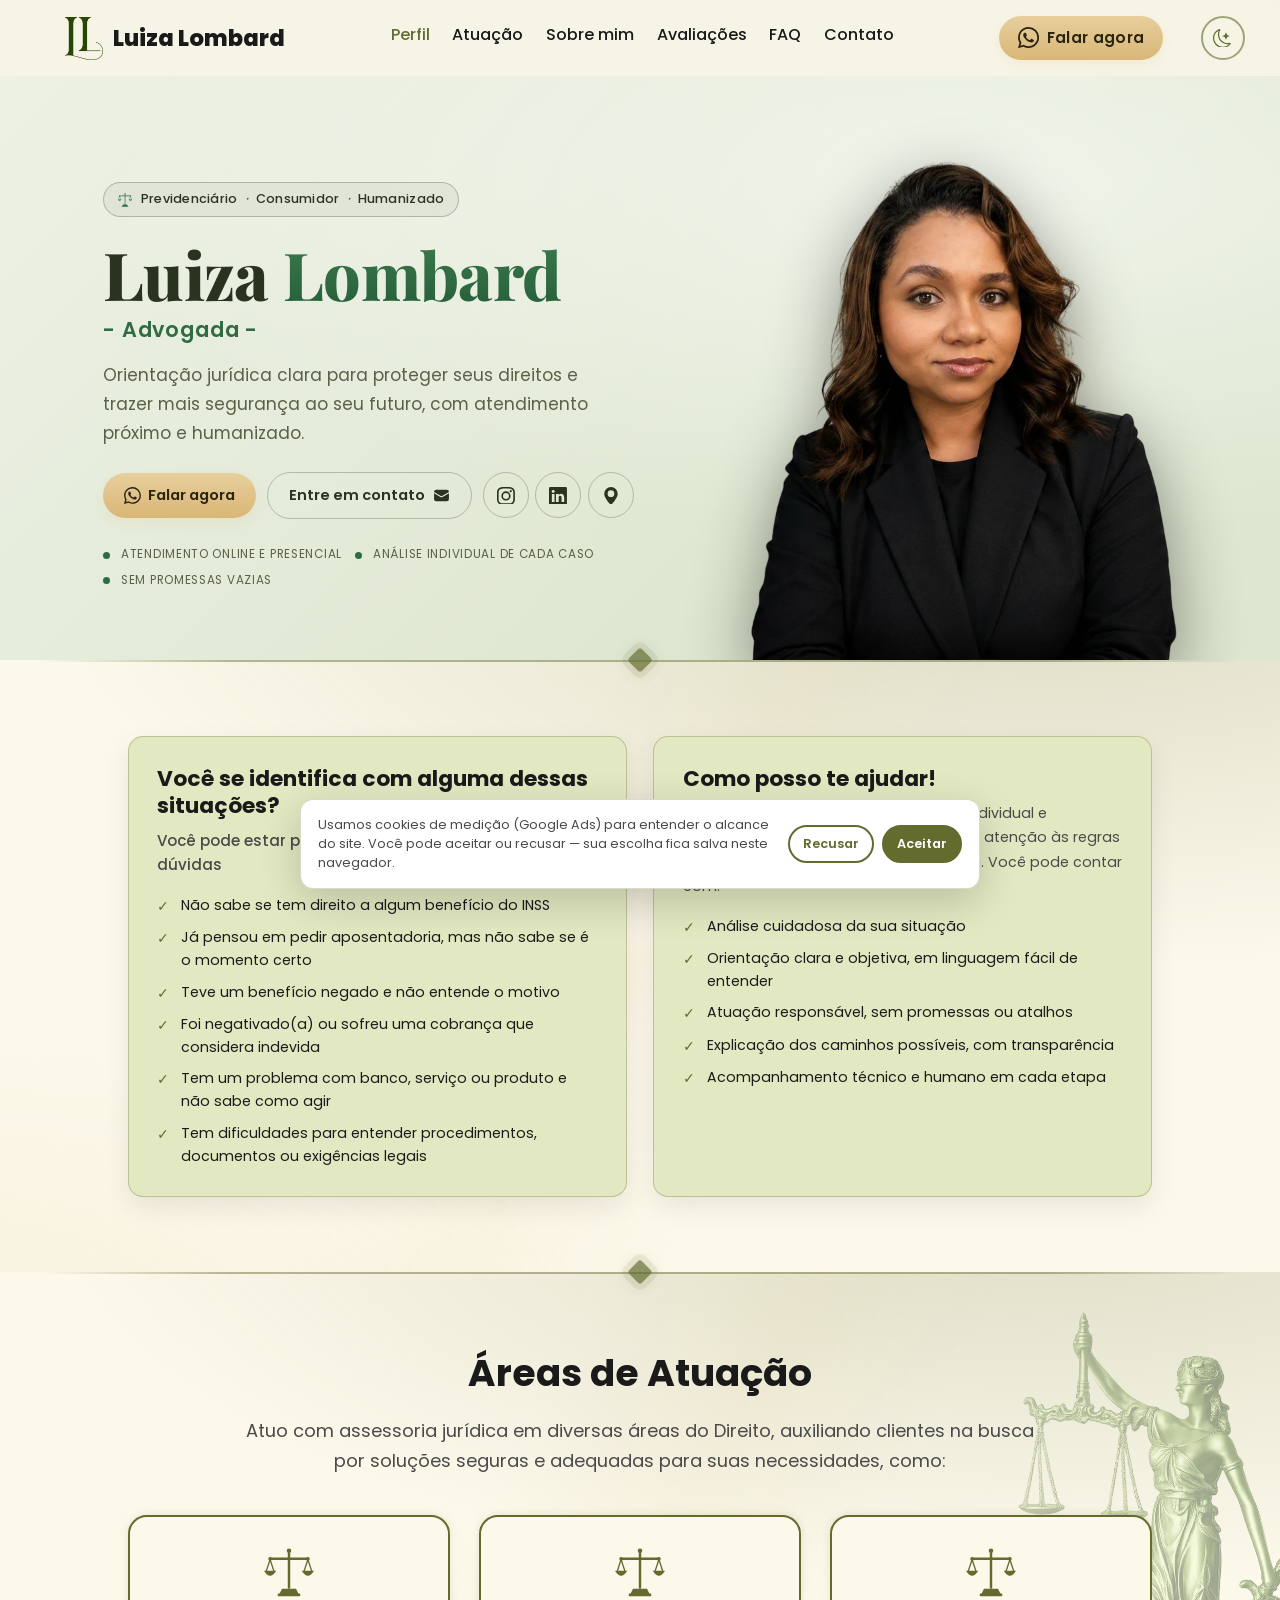
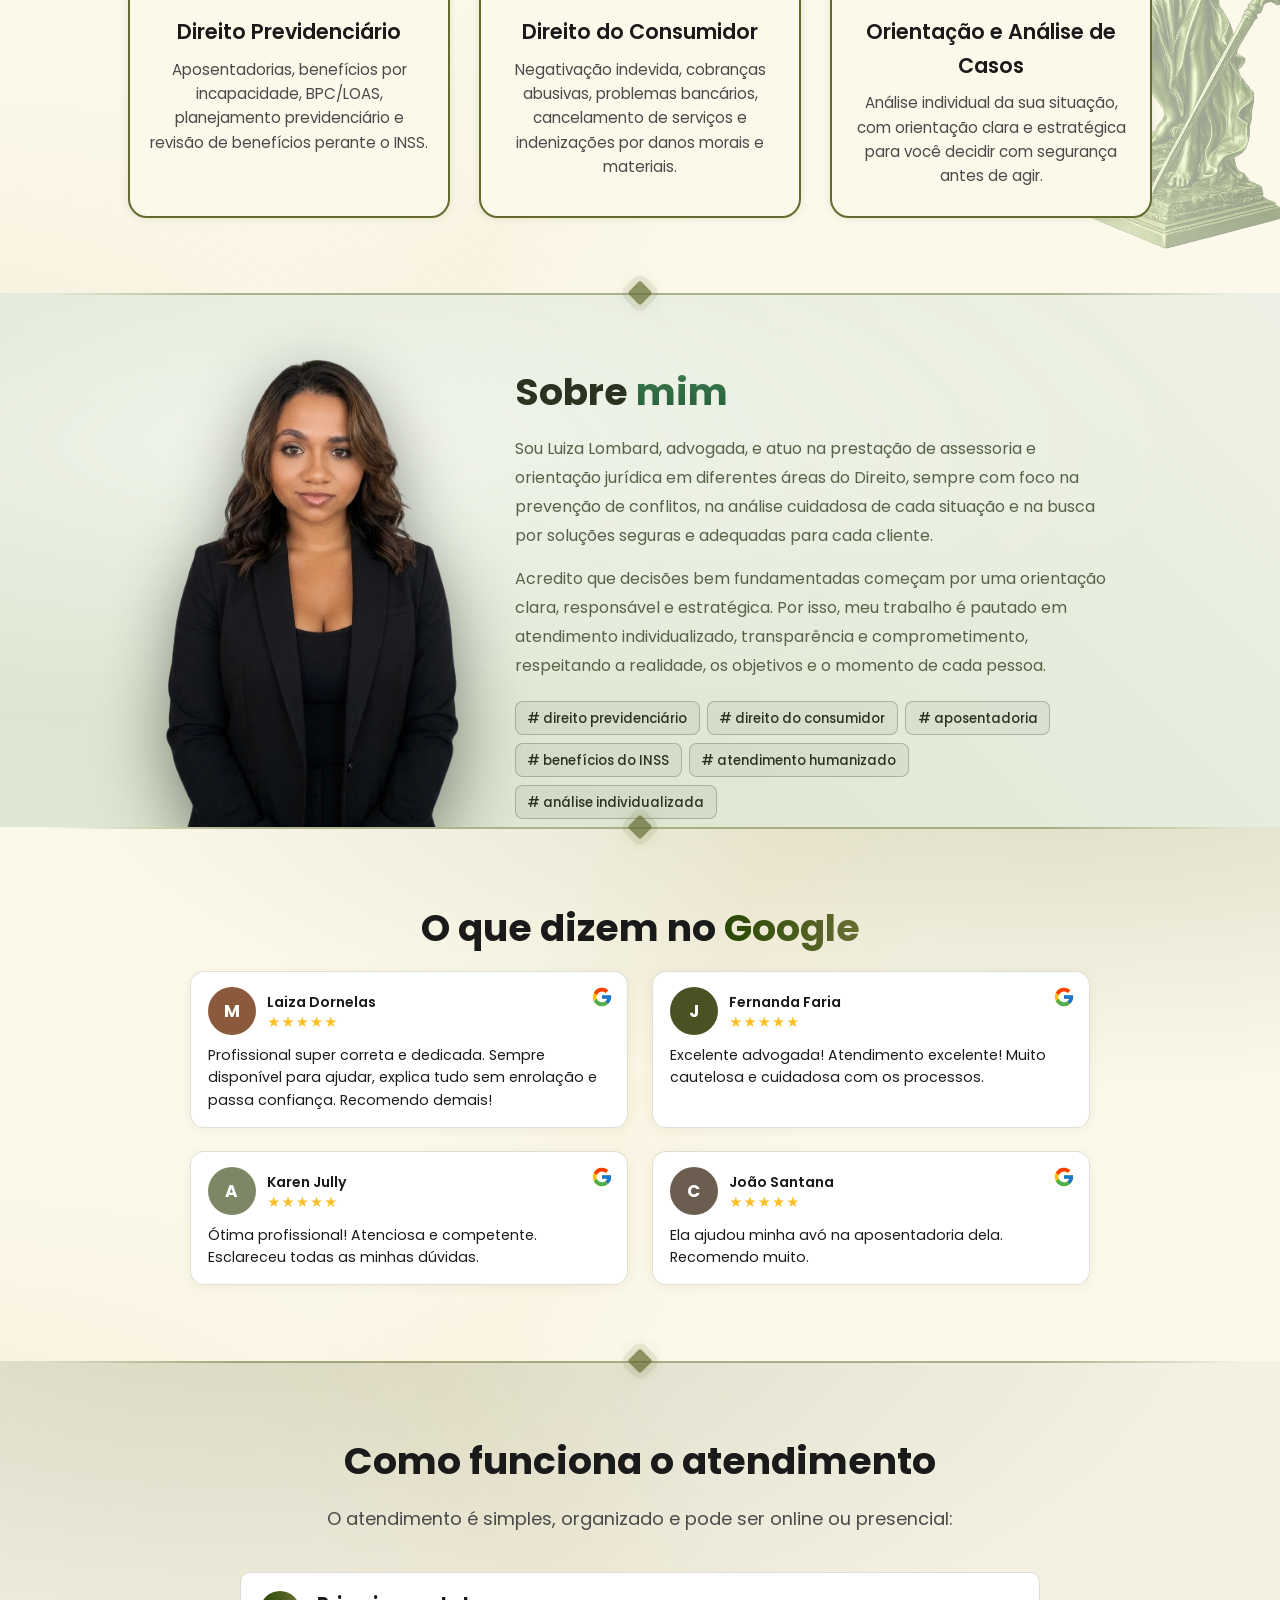
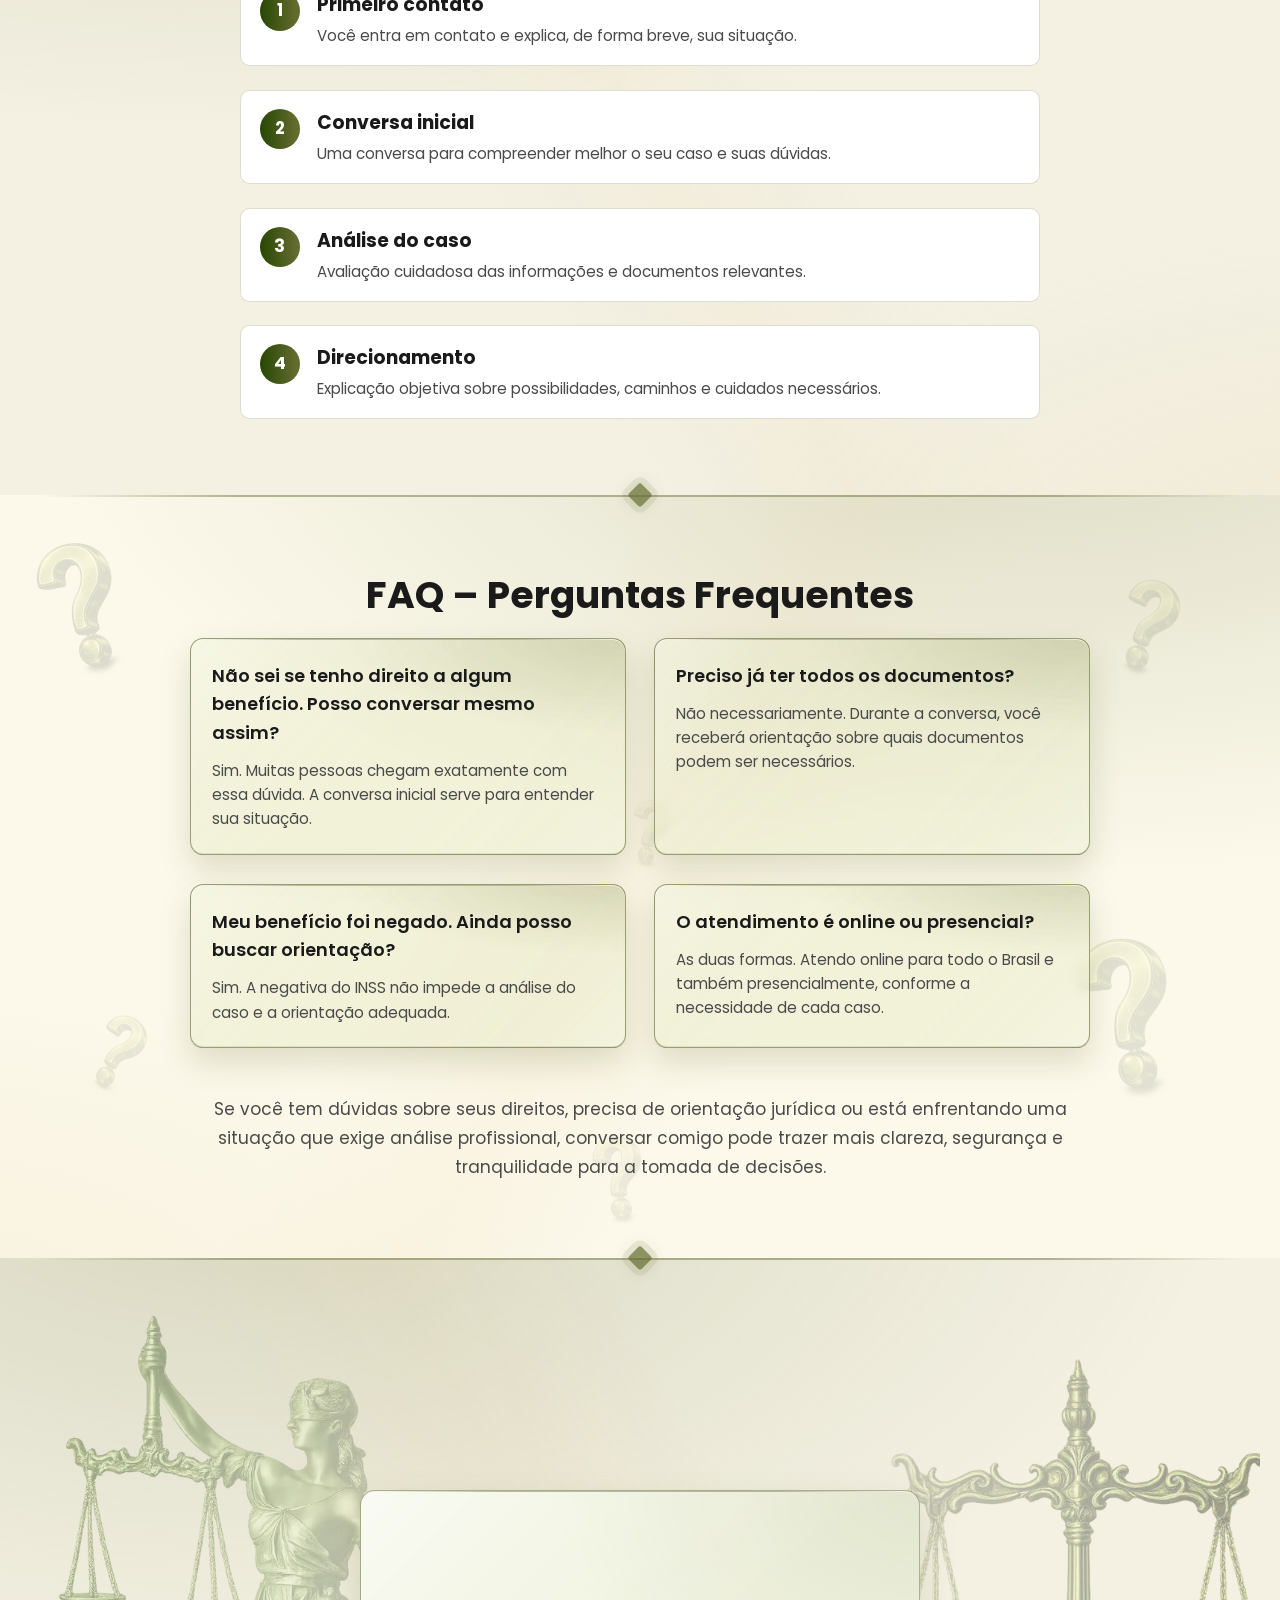
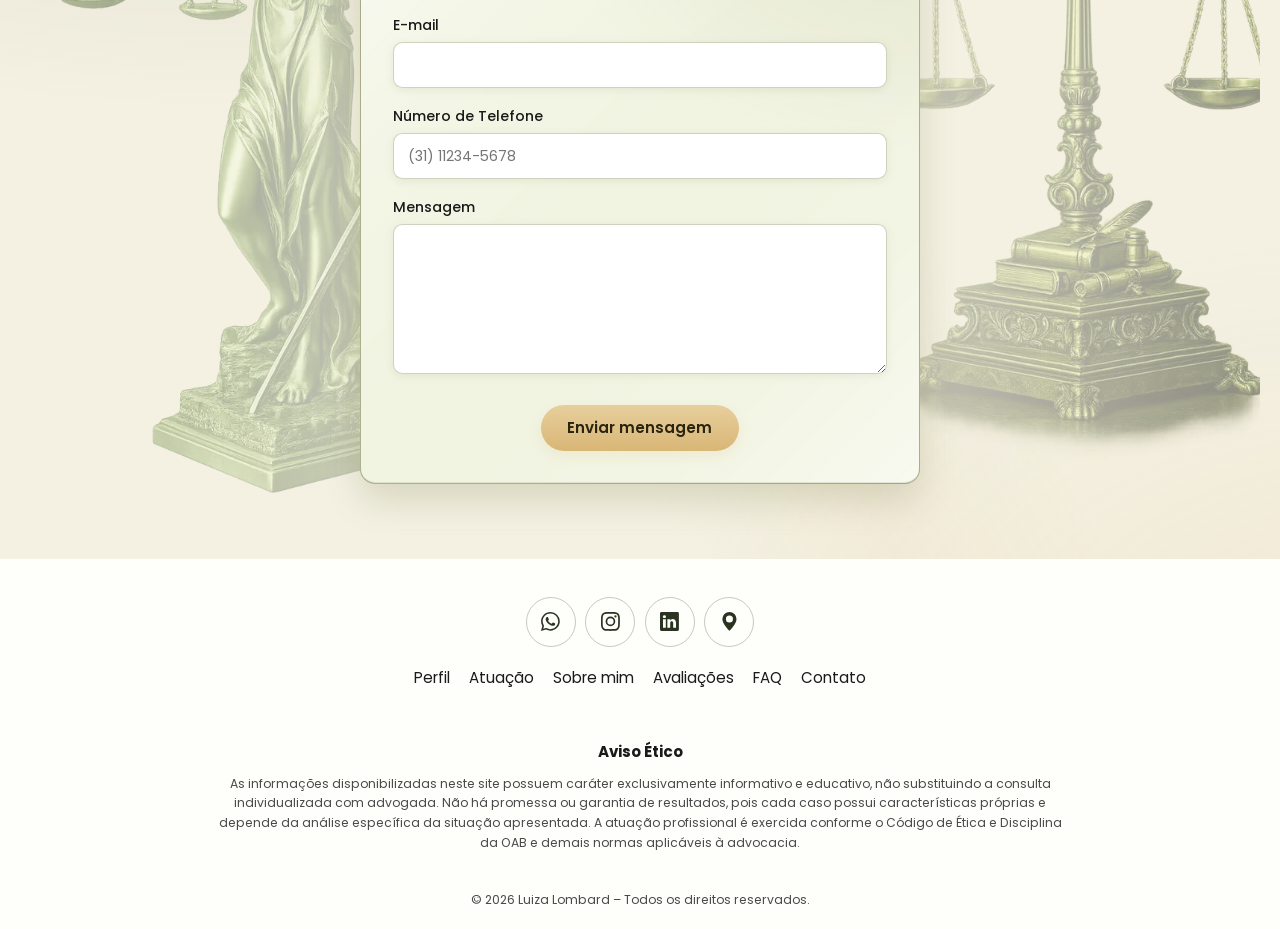
==== commit 5dd6335a: "Primeiro commit novo site" ====
--- a/index.html
+++ b/index.html
@@ -6,22 +6,30 @@
     <meta name="viewport" content="width=device-width, initial-scale=1.0">
     <meta name="theme-color" content="#636b2f">
     <!-- Aplica o tema salvo antes de pintar a página (evita "flash") -->
-    <script>(function(){try{if(localStorage.getItem('theme')==='dark'){document.documentElement.setAttribute('data-theme','dark');}}catch(e){}})();</script>
+    <script>(function () { try { if (localStorage.getItem('theme') === 'dark') { document.documentElement.setAttribute('data-theme', 'dark'); } } catch (e) { } })();</script>
     <meta name="description"
-        content="Luiza Lombard - Advogada Previdenciária. Atendimento humanizado e individualizado. Análise, planejamento previdenciário e orientação responsável antes do pedido ao INSS.">
+        content="Luiza Lombard - Advogada. Atuação em Direito, com atendimento humanizado e individualizado. Orientação clara e responsável, online e presencial.">
 
     <!-- Open Graph -->
-    <meta property="og:title" content="Luiza Lombard - Advocacia Previdenciária">
+    <meta property="og:title" content="Luiza Lombard - Advogada">
     <meta property="og:description"
-        content="Segurança previdenciária começa antes do pedido ao INSS. Atendimento 100% online com análise individualizada.">
+        content="Orientação jurídica clara para proteger seus direitos. Atuação em Direito, com atendimento online e presencial.">
     <meta property="og:type" content="website">
     <meta property="og:url" content="https://luizalombard.com.br/">
-    <meta property="og:image" content="https://luizalombard.com.br/image.jpeg">
+    <meta property="og:image" content="https://luizalombard.com.br/assets/img/og.jpg">
+    <meta property="og:image:width" content="1200">
+    <meta property="og:image:height" content="630">
+    <meta property="og:image:alt" content="Luiza Lombard - Advogada">
     <meta property="og:locale" content="pt_BR">
+    <meta name="twitter:card" content="summary_large_image">
+    <meta name="twitter:title" content="Luiza Lombard - Advogada">
+    <meta name="twitter:description"
+        content="Orientação jurídica clara para proteger seus direitos. Atuação em Direito, com atendimento online e presencial.">
+    <meta name="twitter:image" content="https://luizalombard.com.br/assets/img/og.jpg">
 
     <link rel="canonical" href="https://luizalombard.com.br/">
 
-    <title>Luiza Lombard - Advocacia Previdenciária</title>
+    <title>Luiza Lombard - Advogada</title>
 
     <!-- Favicon adaptativo:
          - Browsers modernos escolhem entre as duas opções conforme o tema do usuário.
@@ -29,27 +37,20 @@
              • favicon-on-light.png  → ícone para ser exibido em FUNDO CLARO (use cor escura)
              • favicon-on-dark.png   → ícone para ser exibido em FUNDO ESCURO (use cor clara)
          - A linha sem `media` é fallback para browsers que não entendem a media query. -->
-    <link rel="icon" type="image/png" href="Ativo15.png">
-    <link rel="icon" type="image/png" href="Ativo15.png" media="(prefers-color-scheme: light)">
-    <link rel="icon" type="image/png" href="Ativo9.png" media="(prefers-color-scheme: dark)">
-
-    <!-- Fonts -->
-    <link rel="preconnect" href="https://fonts.googleapis.com">
-    <link rel="preconnect" href="https://fonts.gstatic.com" crossorigin>
-    <link href="https://fonts.googleapis.com/css2?family=Poppins:wght@300;400;500;600;700;800&display=swap"
-        rel="stylesheet">
+    <link rel="icon" type="image/png" href="assets/img/Ativo15.png">
+    <link rel="icon" type="image/png" href="assets/img/Ativo15.png" media="(prefers-color-scheme: light)">
+    <link rel="icon" type="image/png" href="assets/img/Ativo9.png" media="(prefers-color-scheme: dark)">
+
+    <!-- Fontes auto-hospedadas: preload só dos pesos críticos da dobra -->
+    <link rel="preload" href="assets/fonts/poppins-800.woff2" as="font" type="font/woff2" crossorigin>
+    <link rel="preload" href="assets/fonts/poppins-400.woff2" as="font" type="font/woff2" crossorigin>
+    <link rel="preload" href="assets/fonts/playfair-800.woff2" as="font" type="font/woff2" crossorigin>
 
     <!-- Styles -->
-    <link rel="stylesheet" href="style.css">
-
-    <!-- Google Ads -->
-    <script async src="https://www.googletagmanager.com/gtag/js?id=AW-17724271591"></script>
-    <script>
-        window.dataLayer = window.dataLayer || [];
-        function gtag() { dataLayer.push(arguments); }
-        gtag('js', new Date());
-        gtag('config', 'AW-17724271591');
-    </script>
+    <link rel="stylesheet" href="assets/css/style.css?v=24">
+
+    <!-- Google Ads — carregado por script.js SOMENTE após consentimento (LGPD).
+         O ID fica no data-attribute; veja o bloco de consentimento no fim do body. -->
 
     <!-- Dados estruturados (schema.org) — ajudam o Google a entender que
          o site é da advogada "Luiza Lombard" e do que ela trata. -->
@@ -58,22 +59,42 @@
         "@context": "https://schema.org",
         "@type": "Attorney",
         "name": "Luiza Lombard",
-        "alternateName": "Luiza Lombard Advocacia Previdenciária",
-        "description": "Advogada previdenciária com atuação preventiva: análise, planejamento previdenciário e orientação antes do pedido ao INSS. Atendimento 100% online.",
+        "alternateName": "Luiza Lombard Advogada",
+        "description": "Advogada com atuação em Direito Previdenciário e Direito do Consumidor. Orientação, análise de casos e acompanhamento individualizado, com atendimento online e presencial.",
         "url": "https://luizalombard.com.br/",
-        "image": "https://luizalombard.com.br/image.jpeg",
+        "image": "https://luizalombard.com.br/assets/img/image.jpeg",
         "telephone": "+55-31-99812-7273",
         "email": "luizalombard.adv@gmail.com",
         "priceRange": "$$",
         "areaServed": { "@type": "Country", "name": "Brasil" },
-        "knowsAbout": ["Direito Previdenciário", "Aposentadoria", "INSS", "Planejamento Previdenciário", "Benefícios do INSS"],
+        "knowsAbout": ["Direito Previdenciário", "Direito do Consumidor", "Aposentadoria", "INSS", "Benefícios do INSS", "Negativação Indevida", "Cobranças Abusivas"],
         "address": { "@type": "PostalAddress", "addressCountry": "BR", "addressRegion": "MG" },
         "sameAs": ["https://www.instagram.com/luizalombard_advogada"]
     }
     </script>
+
+    <!-- Dados estruturados — FAQPage (rich snippet das perguntas frequentes) -->
+    <script type="application/ld+json">
+    {
+        "@context": "https://schema.org",
+        "@type": "FAQPage",
+        "mainEntity": [
+            { "@type": "Question", "name": "Não sei se tenho direito a algum benefício. Posso conversar mesmo assim?",
+              "acceptedAnswer": { "@type": "Answer", "text": "Sim. Muitas pessoas chegam exatamente com essa dúvida. A conversa inicial serve para entender sua situação." } },
+            { "@type": "Question", "name": "Preciso já ter todos os documentos?",
+              "acceptedAnswer": { "@type": "Answer", "text": "Não necessariamente. Durante a conversa, você receberá orientação sobre quais documentos podem ser necessários." } },
+            { "@type": "Question", "name": "Meu benefício foi negado. Ainda posso buscar orientação?",
+              "acceptedAnswer": { "@type": "Answer", "text": "Sim. A negativa do INSS não impede a análise do caso e a orientação adequada." } },
+            { "@type": "Question", "name": "O atendimento é online ou presencial?",
+              "acceptedAnswer": { "@type": "Answer", "text": "As duas formas. O atendimento é realizado online para todo o Brasil e também presencialmente, conforme a necessidade de cada caso." } }
+        ]
+    }
+    </script>
 </head>
 
 <body>
+
+    <a class="skip-link" href="#main-content">Pular para o conteúdo</a>
 
     <!-- ============================================
          SPRITE SVG — ícones reutilizáveis via <use>.
@@ -84,45 +105,85 @@
          ============================================ -->
     <svg width="0" height="0" style="position:absolute" aria-hidden="true" focusable="false">
         <symbol id="i-list" viewBox="0 0 16 16">
-            <path fill="currentColor" d="M2.5 12a.5.5 0 0 1 .5-.5h10a.5.5 0 0 1 0 1H3a.5.5 0 0 1-.5-.5m0-4a.5.5 0 0 1 .5-.5h10a.5.5 0 0 1 0 1H3a.5.5 0 0 1-.5-.5m0-4a.5.5 0 0 1 .5-.5h10a.5.5 0 0 1 0 1H3a.5.5 0 0 1-.5-.5"/>
+            <path fill="currentColor"
+                d="M2.5 12a.5.5 0 0 1 .5-.5h10a.5.5 0 0 1 0 1H3a.5.5 0 0 1-.5-.5m0-4a.5.5 0 0 1 .5-.5h10a.5.5 0 0 1 0 1H3a.5.5 0 0 1-.5-.5m0-4a.5.5 0 0 1 .5-.5h10a.5.5 0 0 1 0 1H3a.5.5 0 0 1-.5-.5" />
         </symbol>
         <symbol id="i-x" viewBox="0 0 16 16">
-            <path fill="currentColor" d="M4.646 4.646a.5.5 0 0 1 .708 0L8 7.293l2.646-2.647a.5.5 0 0 1 .708.708L8.707 8l2.647 2.646a.5.5 0 0 1-.708.708L8 8.707l-2.646 2.647a.5.5 0 0 1-.708-.708L7.293 8 4.646 5.354a.5.5 0 0 1 0-.708"/>
+            <path fill="currentColor"
+                d="M4.646 4.646a.5.5 0 0 1 .708 0L8 7.293l2.646-2.647a.5.5 0 0 1 .708.708L8.707 8l2.647 2.646a.5.5 0 0 1-.708.708L8 8.707l-2.646 2.647a.5.5 0 0 1-.708-.708L7.293 8 4.646 5.354a.5.5 0 0 1 0-.708" />
         </symbol>
         <symbol id="i-check" viewBox="0 0 16 16">
-            <path fill="currentColor" d="M13.854 3.646a.5.5 0 0 1 0 .708l-7 7a.5.5 0 0 1-.708 0l-3.5-3.5a.5.5 0 1 1 .708-.708L6.5 10.293l6.646-6.647a.5.5 0 0 1 .708 0"/>
+            <path fill="currentColor"
+                d="M13.854 3.646a.5.5 0 0 1 0 .708l-7 7a.5.5 0 0 1-.708 0l-3.5-3.5a.5.5 0 1 1 .708-.708L6.5 10.293l6.646-6.647a.5.5 0 0 1 .708 0" />
         </symbol>
         <symbol id="i-whatsapp" viewBox="0 0 16 16">
-            <path fill="currentColor" d="M13.601 2.326A7.85 7.85 0 0 0 7.994 0C3.627 0 .068 3.558.064 7.926c0 1.399.366 2.76 1.057 3.965L0 16l4.204-1.102a7.9 7.9 0 0 0 3.79.965h.004c4.368 0 7.926-3.558 7.93-7.93A7.9 7.9 0 0 0 13.6 2.326zM7.994 14.521a6.6 6.6 0 0 1-3.356-.92l-.24-.144-2.494.654.666-2.433-.156-.251a6.56 6.56 0 0 1-1.007-3.505c0-3.626 2.957-6.584 6.591-6.584a6.56 6.56 0 0 1 4.66 1.931 6.56 6.56 0 0 1 1.928 4.66c-.004 3.639-2.961 6.592-6.592 6.592m3.615-4.934c-.197-.099-1.17-.578-1.353-.646-.182-.065-.315-.099-.445.099-.133.197-.513.646-.627.775-.114.133-.232.148-.43.05-.197-.1-.836-.308-1.592-.985-.59-.525-.985-1.175-1.103-1.372-.114-.198-.011-.304.088-.403.087-.088.197-.232.296-.346.1-.114.133-.198.198-.33.065-.134.034-.248-.015-.347-.05-.099-.444-1.073-.612-1.468-.16-.389-.323-.335-.445-.34-.114-.007-.247-.007-.38-.007a.73.73 0 0 0-.529.247c-.182.198-.691.677-.691 1.651 0 .974.71 1.916.81 2.049.098.133 1.394 2.132 3.383 2.992.47.205.84.326 1.129.418.475.152.904.129 1.246.08.38-.058 1.171-.48 1.338-.943.164-.464.164-.86.114-.943-.049-.084-.182-.133-.38-.232"/>
+            <path fill="currentColor"
+                d="M13.601 2.326A7.85 7.85 0 0 0 7.994 0C3.627 0 .068 3.558.064 7.926c0 1.399.366 2.76 1.057 3.965L0 16l4.204-1.102a7.9 7.9 0 0 0 3.79.965h.004c4.368 0 7.926-3.558 7.93-7.93A7.9 7.9 0 0 0 13.6 2.326zM7.994 14.521a6.6 6.6 0 0 1-3.356-.92l-.24-.144-2.494.654.666-2.433-.156-.251a6.56 6.56 0 0 1-1.007-3.505c0-3.626 2.957-6.584 6.591-6.584a6.56 6.56 0 0 1 4.66 1.931 6.56 6.56 0 0 1 1.928 4.66c-.004 3.639-2.961 6.592-6.592 6.592m3.615-4.934c-.197-.099-1.17-.578-1.353-.646-.182-.065-.315-.099-.445.099-.133.197-.513.646-.627.775-.114.133-.232.148-.43.05-.197-.1-.836-.308-1.592-.985-.59-.525-.985-1.175-1.103-1.372-.114-.198-.011-.304.088-.403.087-.088.197-.232.296-.346.1-.114.133-.198.198-.33.065-.134.034-.248-.015-.347-.05-.099-.444-1.073-.612-1.468-.16-.389-.323-.335-.445-.34-.114-.007-.247-.007-.38-.007a.73.73 0 0 0-.529.247c-.182.198-.691.677-.691 1.651 0 .974.71 1.916.81 2.049.098.133 1.394 2.132 3.383 2.992.47.205.84.326 1.129.418.475.152.904.129 1.246.08.38-.058 1.171-.48 1.338-.943.164-.464.164-.86.114-.943-.049-.084-.182-.133-.38-.232" />
         </symbol>
         <symbol id="i-envelope" viewBox="0 0 24 24">
-            <path fill="currentColor" d="M1.5 8.67v8.58a3 3 0 0 0 3 3h15a3 3 0 0 0 3-3V8.67l-8.928 5.493a3 3 0 0 1-3.144 0L1.5 8.67Z"/>
-            <path fill="currentColor" d="M22.5 6.908V6.75a3 3 0 0 0-3-3h-15a3 3 0 0 0-3 3v.158l9.714 5.978a1.5 1.5 0 0 0 1.572 0L22.5 6.908Z"/>
+            <path fill="currentColor"
+                d="M1.5 8.67v8.58a3 3 0 0 0 3 3h15a3 3 0 0 0 3-3V8.67l-8.928 5.493a3 3 0 0 1-3.144 0L1.5 8.67Z" />
+            <path fill="currentColor"
+                d="M22.5 6.908V6.75a3 3 0 0 0-3-3h-15a3 3 0 0 0-3 3v.158l9.714 5.978a1.5 1.5 0 0 0 1.572 0L22.5 6.908Z" />
         </symbol>
         <symbol id="i-instagram" viewBox="0 0 16 16">
-            <path fill="currentColor" d="M8 0C5.829 0 5.556.01 4.703.048 3.85.088 3.269.222 2.76.42a3.9 3.9 0 0 0-1.417.923A3.9 3.9 0 0 0 .42 2.76C.222 3.268.087 3.85.048 4.7.01 5.555 0 5.827 0 8.001c0 2.172.01 2.444.048 3.297.04.852.174 1.433.372 1.942.205.526.478.972.923 1.417.444.445.89.719 1.416.923.51.198 1.09.333 1.942.372C5.555 15.99 5.827 16 8 16s2.444-.01 3.298-.048c.851-.04 1.434-.174 1.943-.372a3.9 3.9 0 0 0 1.416-.923c.445-.445.718-.891.923-1.417.197-.509.332-1.09.372-1.942C15.99 10.445 16 10.173 16 8s-.01-2.445-.048-3.299c-.04-.851-.175-1.433-.372-1.941a3.9 3.9 0 0 0-.923-1.417A3.9 3.9 0 0 0 13.24.42c-.51-.198-1.092-.333-1.943-.372C10.443.01 10.172 0 7.998 0zm-.717 1.442h.718c2.136 0 2.389.007 3.232.046.78.035 1.204.166 1.486.275.373.145.64.319.92.599s.453.546.598.92c.11.281.24.705.275 1.485.039.843.047 1.096.047 3.231s-.008 2.389-.047 3.232c-.035.78-.166 1.203-.275 1.485a2.5 2.5 0 0 1-.599.919c-.28.28-.546.453-.92.598-.28.11-.704.24-1.485.276-.843.038-1.096.047-3.232.047s-2.39-.009-3.233-.047c-.78-.036-1.203-.166-1.485-.276a2.5 2.5 0 0 1-.92-.598 2.5 2.5 0 0 1-.6-.92c-.109-.281-.24-.705-.275-1.485-.038-.843-.046-1.096-.046-3.233 0-2.136.008-2.388.046-3.231.036-.78.166-1.204.276-1.486.145-.373.319-.64.599-.92s.546-.453.92-.598c.282-.11.705-.24 1.485-.276.738-.034 1.024-.044 2.515-.045zm4.988 1.328a.96.96 0 1 0 0 1.92.96.96 0 0 0 0-1.92m-4.27 1.122a4.109 4.109 0 1 0 0 8.218 4.109 4.109 0 0 0 0-8.218m0 1.441a2.667 2.667 0 1 1 0 5.334 2.667 2.667 0 0 1 0-5.334"/>
+            <path fill="currentColor"
+                d="M8 0C5.829 0 5.556.01 4.703.048 3.85.088 3.269.222 2.76.42a3.9 3.9 0 0 0-1.417.923A3.9 3.9 0 0 0 .42 2.76C.222 3.268.087 3.85.048 4.7.01 5.555 0 5.827 0 8.001c0 2.172.01 2.444.048 3.297.04.852.174 1.433.372 1.942.205.526.478.972.923 1.417.444.445.89.719 1.416.923.51.198 1.09.333 1.942.372C5.555 15.99 5.827 16 8 16s2.444-.01 3.298-.048c.851-.04 1.434-.174 1.943-.372a3.9 3.9 0 0 0 1.416-.923c.445-.445.718-.891.923-1.417.197-.509.332-1.09.372-1.942C15.99 10.445 16 10.173 16 8s-.01-2.445-.048-3.299c-.04-.851-.175-1.433-.372-1.941a3.9 3.9 0 0 0-.923-1.417A3.9 3.9 0 0 0 13.24.42c-.51-.198-1.092-.333-1.943-.372C10.443.01 10.172 0 7.998 0zm-.717 1.442h.718c2.136 0 2.389.007 3.232.046.78.035 1.204.166 1.486.275.373.145.64.319.92.599s.453.546.598.92c.11.281.24.705.275 1.485.039.843.047 1.096.047 3.231s-.008 2.389-.047 3.232c-.035.78-.166 1.203-.275 1.485a2.5 2.5 0 0 1-.599.919c-.28.28-.546.453-.92.598-.28.11-.704.24-1.485.276-.843.038-1.096.047-3.232.047s-2.39-.009-3.233-.047c-.78-.036-1.203-.166-1.485-.276a2.5 2.5 0 0 1-.92-.598 2.5 2.5 0 0 1-.6-.92c-.109-.281-.24-.705-.275-1.485-.038-.843-.046-1.096-.046-3.233 0-2.136.008-2.388.046-3.231.036-.78.166-1.204.276-1.486.145-.373.319-.64.599-.92s.546-.453.92-.598c.282-.11.705-.24 1.485-.276.738-.034 1.024-.044 2.515-.045zm4.988 1.328a.96.96 0 1 0 0 1.92.96.96 0 0 0 0-1.92m-4.27 1.122a4.109 4.109 0 1 0 0 8.218 4.109 4.109 0 0 0 0-8.218m0 1.441a2.667 2.667 0 1 1 0 5.334 2.667 2.667 0 0 1 0-5.334" />
+        </symbol>
+        <symbol id="i-linkedin" viewBox="0 0 16 16">
+            <path fill="currentColor"
+                d="M0 1.146C0 .513.526 0 1.175 0h13.65C15.474 0 16 .513 16 1.146v13.708c0 .633-.526 1.146-1.175 1.146H1.175C.526 16 0 15.487 0 14.854zm4.943 12.248V6.169H2.542v7.225zm-1.2-8.212c.837 0 1.358-.554 1.358-1.248-.015-.709-.52-1.248-1.342-1.248S2.4 3.226 2.4 3.934c0 .694.521 1.248 1.327 1.248zm4.908 8.212V9.359c0-.216.016-.432.08-.586.173-.431.568-.878 1.232-.878.869 0 1.216.662 1.216 1.634v3.865h2.401V9.25c0-2.22-1.184-3.252-2.764-3.252-1.274 0-1.845.7-2.165 1.193v.025h-.016l.016-.025V6.169h-2.4c.03.678 0 7.225 0 7.225z" />
         </symbol>
         <symbol id="i-geo" viewBox="0 0 16 16">
-            <path fill="currentColor" fill-rule="evenodd" d="M8 16s6-5.686 6-10A6 6 0 0 0 2 6c0 4.314 6 10 6 10m0-7a3 3 0 1 0 0-6 3 3 0 0 0 0 6"/>
+            <path fill="currentColor" fill-rule="evenodd"
+                d="M8 16s6-5.686 6-10A6 6 0 0 0 2 6c0 4.314 6 10 6 10m0-7a3 3 0 1 0 0-6 3 3 0 0 0 0 6" />
         </symbol>
         <symbol id="i-google" viewBox="0 0 48 48">
-            <path fill="#FFC107" d="M43.611 20.083H42V20H24v8h11.303c-1.649 4.657-6.08 8-11.303 8-6.627 0-12-5.373-12-12s5.373-12 12-12c3.059 0 5.842 1.154 7.961 3.039l5.657-5.657C34.046 6.053 29.268 4 24 4 12.955 4 4 12.955 4 24s8.955 20 20 20 20-8.955 20-20c0-1.341-.138-2.65-.389-3.917z"/>
-            <path fill="#FF3D00" d="m6.306 14.691 6.571 4.819C14.655 15.108 18.961 12 24 12c3.059 0 5.842 1.154 7.961 3.039l5.657-5.657C34.046 6.053 29.268 4 24 4 16.318 4 9.656 8.337 6.306 14.691z"/>
-            <path fill="#4CAF50" d="M24 44c5.166 0 9.86-1.977 13.409-5.192l-6.19-5.238A11.91 11.91 0 0 1 24 36c-5.202 0-9.619-3.317-11.283-7.946l-6.522 5.025C9.505 39.556 16.227 44 24 44z"/>
-            <path fill="#1976D2" d="M43.611 20.083H42V20H24v8h11.303a12.04 12.04 0 0 1-4.087 5.571l.003-.002 6.19 5.238C36.971 39.205 44 34 44 24c0-1.341-.138-2.65-.389-3.917z"/>
+            <path fill="#FFC107"
+                d="M43.611 20.083H42V20H24v8h11.303c-1.649 4.657-6.08 8-11.303 8-6.627 0-12-5.373-12-12s5.373-12 12-12c3.059 0 5.842 1.154 7.961 3.039l5.657-5.657C34.046 6.053 29.268 4 24 4 12.955 4 4 12.955 4 24s8.955 20 20 20 20-8.955 20-20c0-1.341-.138-2.65-.389-3.917z" />
+            <path fill="#FF3D00"
+                d="m6.306 14.691 6.571 4.819C14.655 15.108 18.961 12 24 12c3.059 0 5.842 1.154 7.961 3.039l5.657-5.657C34.046 6.053 29.268 4 24 4 16.318 4 9.656 8.337 6.306 14.691z" />
+            <path fill="#4CAF50"
+                d="M24 44c5.166 0 9.86-1.977 13.409-5.192l-6.19-5.238A11.91 11.91 0 0 1 24 36c-5.202 0-9.619-3.317-11.283-7.946l-6.522 5.025C9.505 39.556 16.227 44 24 44z" />
+            <path fill="#1976D2"
+                d="M43.611 20.083H42V20H24v8h11.303a12.04 12.04 0 0 1-4.087 5.571l.003-.002 6.19 5.238C36.971 39.205 44 34 44 24c0-1.341-.138-2.65-.389-3.917z" />
         </symbol>
         <symbol id="i-sun" viewBox="0 0 16 16">
-            <path fill="currentColor" d="M8 11a3 3 0 1 1 0-6 3 3 0 0 1 0 6m0 1a4 4 0 1 0 0-8 4 4 0 0 0 0 8M8 0a.5.5 0 0 1 .5.5v2a.5.5 0 0 1-1 0v-2A.5.5 0 0 1 8 0m0 13a.5.5 0 0 1 .5.5v2a.5.5 0 0 1-1 0v-2A.5.5 0 0 1 8 13m8-5a.5.5 0 0 1-.5.5h-2a.5.5 0 0 1 0-1h2a.5.5 0 0 1 .5.5M3 8a.5.5 0 0 1-.5.5h-2a.5.5 0 0 1 0-1h2A.5.5 0 0 1 3 8m10.657-5.657a.5.5 0 0 1 0 .707l-1.414 1.415a.5.5 0 1 1-.707-.708l1.414-1.414a.5.5 0 0 1 .707 0m-9.193 9.193a.5.5 0 0 1 0 .707L3.05 13.657a.5.5 0 0 1-.707-.707l1.414-1.414a.5.5 0 0 1 .707 0m9.193 2.121a.5.5 0 0 1-.707 0l-1.414-1.414a.5.5 0 0 1 .707-.707l1.414 1.414a.5.5 0 0 1 0 .707M4.464 4.465a.5.5 0 0 1-.707 0L2.343 3.05a.5.5 0 1 1 .707-.707l1.414 1.414a.5.5 0 0 1 0 .708"/>
+            <path fill="currentColor"
+                d="M8 11a3 3 0 1 1 0-6 3 3 0 0 1 0 6m0 1a4 4 0 1 0 0-8 4 4 0 0 0 0 8M8 0a.5.5 0 0 1 .5.5v2a.5.5 0 0 1-1 0v-2A.5.5 0 0 1 8 0m0 13a.5.5 0 0 1 .5.5v2a.5.5 0 0 1-1 0v-2A.5.5 0 0 1 8 13m8-5a.5.5 0 0 1-.5.5h-2a.5.5 0 0 1 0-1h2a.5.5 0 0 1 .5.5M3 8a.5.5 0 0 1-.5.5h-2a.5.5 0 0 1 0-1h2A.5.5 0 0 1 3 8m10.657-5.657a.5.5 0 0 1 0 .707l-1.414 1.415a.5.5 0 1 1-.707-.708l1.414-1.414a.5.5 0 0 1 .707 0m-9.193 9.193a.5.5 0 0 1 0 .707L3.05 13.657a.5.5 0 0 1-.707-.707l1.414-1.414a.5.5 0 0 1 .707 0m9.193 2.121a.5.5 0 0 1-.707 0l-1.414-1.414a.5.5 0 0 1 .707-.707l1.414 1.414a.5.5 0 0 1 0 .707M4.464 4.465a.5.5 0 0 1-.707 0L2.343 3.05a.5.5 0 1 1 .707-.707l1.414 1.414a.5.5 0 0 1 0 .708" />
         </symbol>
         <symbol id="i-moon" viewBox="0 0 16 16">
-            <path fill="currentColor" d="M6 .278a.77.77 0 0 1 .08.858 7.2 7.2 0 0 0-.878 3.46c0 4.021 3.278 7.277 7.318 7.277q.792-.001 1.533-.16a.79.79 0 0 1 .81.316.73.73 0 0 1-.031.893A8.35 8.35 0 0 1 8.344 16C3.734 16 0 12.286 0 7.71 0 4.266 2.114 1.312 5.124.06A.75.75 0 0 1 6 .278M4.858 1.311A7.27 7.27 0 0 0 1.025 7.71c0 4.02 3.279 7.276 7.319 7.276a7.32 7.32 0 0 0 5.205-2.162q-.506.063-1.029.063c-4.61 0-8.343-3.714-8.343-8.29 0-1.167.242-2.278.681-3.286"/>
-            <path fill="currentColor" d="M10.794 3.148a.217.217 0 0 1 .412 0l.387 1.162c.173.518.579.924 1.097 1.097l1.162.387a.217.217 0 0 1 0 .412l-1.162.387a1.73 1.73 0 0 0-1.097 1.097l-.387 1.162a.217.217 0 0 1-.412 0l-.387-1.162A1.73 1.73 0 0 0 9.31 6.593l-1.162-.387a.217.217 0 0 1 0-.412l1.162-.387a1.73 1.73 0 0 0 1.097-1.097z"/>
+            <path fill="currentColor"
+                d="M6 .278a.77.77 0 0 1 .08.858 7.2 7.2 0 0 0-.878 3.46c0 4.021 3.278 7.277 7.318 7.277q.792-.001 1.533-.16a.79.79 0 0 1 .81.316.73.73 0 0 1-.031.893A8.35 8.35 0 0 1 8.344 16C3.734 16 0 12.286 0 7.71 0 4.266 2.114 1.312 5.124.06A.75.75 0 0 1 6 .278M4.858 1.311A7.27 7.27 0 0 0 1.025 7.71c0 4.02 3.279 7.276 7.319 7.276a7.32 7.32 0 0 0 5.205-2.162q-.506.063-1.029.063c-4.61 0-8.343-3.714-8.343-8.29 0-1.167.242-2.278.681-3.286" />
+            <path fill="currentColor"
+                d="M10.794 3.148a.217.217 0 0 1 .412 0l.387 1.162c.173.518.579.924 1.097 1.097l1.162.387a.217.217 0 0 1 0 .412l-1.162.387a1.73 1.73 0 0 0-1.097 1.097l-.387 1.162a.217.217 0 0 1-.412 0l-.387-1.162A1.73 1.73 0 0 0 9.31 6.593l-1.162-.387a.217.217 0 0 1 0-.412l1.162-.387a1.73 1.73 0 0 0 1.097-1.097z" />
+        </symbol>
+        <symbol id="i-scales" viewBox="0 0 64 64">
+            <g fill="currentColor">
+                <circle cx="32" cy="6.5" r="2.6" />
+                <rect x="30.6" y="8" width="2.8" height="42" rx="1.2" />
+                <rect x="9" y="14.4" width="46" height="2.8" rx="1.4" />
+                <circle cx="10.4" cy="15.8" r="2.1" />
+                <circle cx="53.6" cy="15.8" r="2.1" />
+                <path d="M3.4 29.5 Q10.4 41 17.4 29.5 Z" />
+                <path d="M46.6 29.5 Q53.6 41 60.6 29.5 Z" />
+                <path d="M24 50 H40 L43 56 H21 Z" />
+                <rect x="19" y="55.4" width="26" height="3.2" rx="1.4" />
+            </g>
+            <g fill="none" stroke="currentColor" stroke-width="1.5" stroke-linecap="round">
+                <path d="M10.4 16.5 6 30 M10.4 16.5 14.8 30" />
+                <path d="M53.6 16.5 49.2 30 M53.6 16.5 58 30" />
+            </g>
+        </symbol>
+        <symbol id="i-chevron" viewBox="0 0 16 16">
+            <path fill="currentColor"
+                d="M3.646 6.146a.5.5 0 0 1 .708 0L8 9.793l3.646-3.647a.5.5 0 0 1 .708.708l-4 4a.5.5 0 0 1-.708 0l-4-4a.5.5 0 0 1 0-.708" />
         </symbol>
     </svg>
 
     <header class="header">
         <a href="#home" class="logo-link" aria-label="Ir para o início">
-            <img src="Ativo15.png" alt="" class="logo-img" width="60" height="64">
+            <img src="assets/img/Ativo15.png" alt="" class="logo-img" width="60" height="64">
             <span class="logo">Luiza Lombard</span>
         </a>
 
@@ -136,128 +197,177 @@
         </nav>
 
         <a href="https://wa.me/5531998127273" class="gradient-btn" target="_blank" rel="noopener">
-            <svg class="icon" aria-hidden="true"><use href="#i-whatsapp"></use></svg>
+            <svg class="icon" aria-hidden="true">
+                <use href="#i-whatsapp"></use>
+            </svg>
             <span>Falar agora</span>
         </a>
 
         <div class="header-controls">
-            <button class="theme-toggle" id="theme-toggle" type="button"
-                aria-label="Alternar tema claro e escuro" title="Alternar tema">
-                <svg class="icon ic-sun"><use href="#i-sun"></use></svg>
-                <svg class="icon ic-moon"><use href="#i-moon"></use></svg>
+            <button class="theme-toggle" id="theme-toggle" type="button" aria-label="Alternar tema claro e escuro"
+                title="Alternar tema">
+                <svg class="icon ic-sun">
+                    <use href="#i-sun"></use>
+                </svg>
+                <svg class="icon ic-moon">
+                    <use href="#i-moon"></use>
+                </svg>
             </button>
-            <button class="menu-toggle" id="menu-icon" aria-label="Abrir menu" aria-expanded="false" aria-controls="navbar">
-                <svg class="icon"><use href="#i-list"></use></svg>
+            <button class="menu-toggle" id="menu-icon" aria-label="Abrir menu" aria-expanded="false"
+                aria-controls="navbar">
+                <span class="mt-bars" aria-hidden="true"><span></span><span></span><span></span></span>
             </button>
         </div>
     </header>
 
-    <main>
+    <main id="main-content">
 
         <!-- HERO -->
         <section class="home" id="home">
             <div class="home-content">
-                <h1><span class="gradient-text">Luiza Lombard</span></h1>
-                <h2 class="role">Advogada Previdenciária</h2>
-                <p class="lead">Segurança previdenciária começa antes do pedido ao INSS</p>
-                <p>
-                    Sou Luiza Lombard, advogada previdenciária, e atuo com foco na advocacia previdenciária
-                    preventiva, orientando pessoas a tomarem decisões seguras e conscientes antes de qualquer
-                    pedido de benefício. Atendimento 100% online, de forma acessível e humanizada.
+                <span class="home-badge">
+                    <svg class="icon" aria-hidden="true">
+                        <use href="#i-scales"></use>
+                    </svg>
+                    Previdenciário <i aria-hidden="true">·</i> Consumidor <i aria-hidden="true">·</i> Humanizado
+                </span>
+
+                <h1 class="home-title">Luiza <span class="gradient-gold">Lombard</span></h1>
+                <p class="home-role">- Advogada -</p>
+
+                <p class="home-sub">
+                    Orientação jurídica clara para proteger seus direitos e trazer mais
+                    segurança ao seu futuro, com atendimento próximo e humanizado.
                 </p>
 
-                <div class="social-icons">
-                    <a href="https://wa.me/5531998127273" target="_blank" rel="noopener" aria-label="WhatsApp">
-                        <svg class="icon"><use href="#i-whatsapp"></use></svg>
+                <div class="home-cta">
+                    <a href="https://wa.me/5531998127273" class="cta cta--primary" target="_blank" rel="noopener">
+                        <svg class="icon" aria-hidden="true">
+                            <use href="#i-whatsapp"></use>
+                        </svg>
+                        <span>Falar agora</span>
                     </a>
-                    <a href="https://www.instagram.com/luizalombard_advogada" target="_blank" rel="noopener"
-                        aria-label="Instagram">
-                        <svg class="icon"><use href="#i-instagram"></use></svg>
+                    <a href="#contact" class="cta cta--ghost">
+                        <span>Entre em contato</span>
+                        <svg class="icon" aria-hidden="true">
+                            <use href="#i-envelope"></use>
+                        </svg>
                     </a>
-                    <a href="https://www.google.com/maps/search/?api=1&amp;query=Ipatinga+MG"
-                        target="_blank" rel="noopener" aria-label="Localização — Ipatinga, MG">
-                        <svg class="icon"><use href="#i-geo"></use></svg>
-                    </a>
+
+                    <div class="home-social">
+                        <a href="https://www.instagram.com/luizalombard_advogada" class="home-social-btn"
+                            target="_blank" rel="noopener" aria-label="Instagram">
+                            <svg class="icon" aria-hidden="true">
+                                <use href="#i-instagram"></use>
+                            </svg>
+                        </a>
+                        <a href="https://www.linkedin.com/in/luizalombard" class="home-social-btn" target="_blank"
+                            rel="noopener" aria-label="LinkedIn">
+                            <svg class="icon" aria-hidden="true">
+                                <use href="#i-linkedin"></use>
+                            </svg>
+                        </a>
+                        <a href="https://www.google.com/maps/search/?api=1&amp;query=Ipatinga+MG"
+                            class="home-social-btn" target="_blank" rel="noopener"
+                            aria-label="Localização — Ipatinga, MG">
+                            <svg class="icon" aria-hidden="true">
+                                <use href="#i-geo"></use>
+                            </svg>
+                        </a>
+                    </div>
                 </div>
 
-                <div class="btn-group">
-                    <a href="#contact" class="btn">
-                        Entre em Contato
-                        <svg class="icon"><use href="#i-envelope"></use></svg>
-                    </a>
-                </div>
-            </div>
-
-            <div class="home-img">
-                <img src="image.jpeg" alt="Luiza Lombard, advogada previdenciária"
-                    width="380" height="500" fetchpriority="high">
+                <ul class="home-trust">
+                    <li>Atendimento online e presencial</li>
+                    <li>Análise individual de cada caso</li>
+                    <li>Sem promessas vazias</li>
+                </ul>
+            </div>
+
+            <div class="home-figure">
+                <span class="home-glow" aria-hidden="true"></span>
+                <svg class="home-wm" aria-hidden="true" focusable="false">
+                    <use href="#i-scales"></use>
+                </svg>
+                <picture>
+                    <source srcset="assets/img/luiza-hero.webp" type="image/webp">
+                    <img src="assets/img/luiza-hero.png" class="home-person" alt="Luiza Lombard, advogada" width="640"
+                        height="750" fetchpriority="high">
+                </picture>
             </div>
         </section>
 
-        <!-- SITUAÇÕES -->
-        <section class="situations" id="situations">
-            <h2 class="heading">Você se identifica com alguma dessas situações?</h2>
-            <h3 class="subheading">Você pode estar passando por uma ou mais dessas dúvidas</h3>
-
-            <ul class="check-list">
-                <li>Não sabe se tem direito a algum benefício do INSS</li>
-                <li>Já pensou em pedir aposentadoria, mas não sabe se é o momento certo</li>
-                <li>Teve um benefício negado e não entende o motivo</li>
-                <li>Tem medo de fazer algo errado e acabar prejudicando seu pedido</li>
-                <li>Sente falta de uma orientação clara, sem termos complicados</li>
-                <li>Não sabe por onde começar ou quais documentos são realmente necessários</li>
-            </ul>
-        </section>
-
-        <!-- COMO POSSO AJUDAR -->
-        <section class="help">
-            <h2 class="heading">Como posso te ajudar</h2>
-            <p class="section-intro">
-                Minha atuação é baseada em análise individual e responsável de cada caso, sempre com atenção
-                às regras previdenciárias e à realidade de cada pessoa. Você pode contar com:
-            </p>
-
-            <ul class="check-list">
-                <li>Análise cuidadosa da sua situação previdenciária</li>
-                <li>Orientação clara e objetiva, em linguagem fácil de entender</li>
-                <li>Atuação responsável, sem promessas ou atalhos</li>
-                <li>Explicação dos caminhos possíveis, com transparência</li>
-                <li>Acompanhamento técnico e humano em cada etapa</li>
-            </ul>
+        <!-- SITUAÇÕES + COMO POSSO AJUDAR (dois blocos lado a lado) -->
+        <section class="duo" id="situations">
+            <div class="duo-block">
+                <h2 class="heading">Você se identifica com alguma dessas situações?</h2>
+                <h3 class="subheading">Você pode estar passando por uma ou mais dessas dúvidas</h3>
+                <ul class="check-list">
+                    <li>Não sabe se tem direito a algum benefício do INSS</li>
+                    <li>Já pensou em pedir aposentadoria, mas não sabe se é o momento certo</li>
+                    <li>Teve um benefício negado e não entende o motivo</li>
+                    <li>Foi negativado(a) ou sofreu uma cobrança que considera indevida</li>
+                    <li>Tem um problema com banco, serviço ou produto e não sabe como agir</li>
+                    <li>Tem dificuldades para entender procedimentos, documentos ou exigências legais</li>
+                </ul>
+            </div>
+
+            <div class="duo-block">
+                <h2 class="heading">Como posso te ajudar!</h2>
+                <p class="section-intro">
+                    Minha atuação é baseada em análise individual e responsável de cada caso, sempre com atenção
+                    às regras aplicáveis e à realidade de cada pessoa. Você pode contar com:
+                </p>
+                <ul class="check-list">
+                    <li>Análise cuidadosa da sua situação</li>
+                    <li>Orientação clara e objetiva, em linguagem fácil de entender</li>
+                    <li>Atuação responsável, sem promessas ou atalhos</li>
+                    <li>Explicação dos caminhos possíveis, com transparência</li>
+                    <li>Acompanhamento técnico e humano em cada etapa</li>
+                </ul>
+            </div>
         </section>
 
         <!-- ÁREAS DE ATUAÇÃO -->
         <section class="projects" id="projects">
-            <h2 class="heading">Áreas de Atuação – Direito Previdenciário</h2>
+            <i class="sec-wm sec-wm--statue-r" aria-hidden="true"></i>
+            <h2 class="heading">Áreas de Atuação</h2>
             <p class="section-intro">
-                Atuo exclusivamente com Direito Previdenciário, auxiliando em demandas relacionadas ao INSS, como:
+                Atuo com assessoria jurídica em diversas áreas do Direito, auxiliando clientes na busca por soluções
+                seguras e adequadas para suas necessidades, como:
             </p>
 
             <div class="projects-grid">
                 <article class="project-card">
-                    <img src="simbolo.png" alt="" width="80" height="80" loading="lazy">
-                    <h3>Análise Previdenciária</h3>
+                    <svg class="card-symbol" aria-hidden="true">
+                        <use href="#i-scales"></use>
+                    </svg>
+                    <h3>Direito Previdenciário</h3>
                     <p>
-                        Avaliação completa da sua situação para identificar direitos, riscos e possibilidades
-                        antes de qualquer pedido ao INSS.
+                        Aposentadorias, benefícios por incapacidade, BPC/LOAS, planejamento previdenciário
+                        e revisão de benefícios perante o INSS.
                     </p>
                 </article>
 
                 <article class="project-card">
-                    <img src="simbolo.png" alt="" width="80" height="80" loading="lazy">
-                    <h3>Planejamento Previdenciário</h3>
+                    <svg class="card-symbol" aria-hidden="true">
+                        <use href="#i-scales"></use>
+                    </svg>
+                    <h3>Direito do Consumidor</h3>
                     <p>
-                        Orientação para quem deseja se organizar e entender quando e como poderá solicitar a
-                        aposentadoria de forma mais segura.
+                        Negativação indevida, cobranças abusivas, problemas bancários, cancelamento de
+                        serviços e indenizações por danos morais e materiais.
                     </p>
                 </article>
 
                 <article class="project-card">
-                    <img src="simbolo.png" alt="" width="80" height="80" loading="lazy">
-                    <h3>Aposentadoria</h3>
+                    <svg class="card-symbol" aria-hidden="true">
+                        <use href="#i-scales"></use>
+                    </svg>
+                    <h3>Orientação e Análise de Casos</h3>
                     <p>
-                        Análise e orientação sobre as modalidades de aposentadoria existentes e os requisitos
-                        aplicáveis ao seu caso.
+                        Análise individual da sua situação, com orientação clara e estratégica para você
+                        decidir com segurança antes de agir.
                     </p>
                 </article>
             </div>
@@ -265,30 +375,36 @@
 
         <!-- SOBRE -->
         <section class="about" id="about">
-            <div class="about-img">
+            <div class="about-figure">
+                <span class="about-heading-m" aria-hidden="true">Sobre<br><span class="gradient-text">mim</span></span>
                 <picture>
-                    <source srcset="image1.webp" type="image/webp">
-                    <img src="image1.jpeg" alt="Luiza Lombard, advogada previdenciária"
-                        width="800" height="1422" loading="lazy">
+                    <source srcset="assets/img/mulher-sobre.webp" type="image/webp">
+                    <img src="assets/img/mulher-sobre.png" class="about-person" alt="Luiza Lombard, advogada"
+                        width="560" height="892" loading="lazy">
                 </picture>
             </div>
 
             <div class="about-content">
                 <h2 class="heading">Sobre <span class="gradient-text">mim</span></h2>
                 <p>
-                    Sou Luiza Lombard, advogada previdenciária, e atuo com foco na advocacia previdenciária
-                    preventiva. Acredito que a segurança previdenciária começa antes do pedido ao INSS, por meio
-                    de análise adequada, método e orientação responsável.
+                    Sou Luiza Lombard, advogada, e atuo na prestação de assessoria e orientação jurídica em diferentes
+                    áreas do Direito, sempre com foco na prevenção de conflitos, na análise cuidadosa de cada situação e
+                    na busca por soluções seguras e adequadas para cada cliente.
                 </p>
                 <p>
-                    Meu trabalho é pautado em atendimento individualizado, transparência e decisões conscientes,
-                    sempre respeitando a realidade e o momento de cada cliente.
+                    Acredito que decisões bem fundamentadas começam por uma orientação clara, responsável e estratégica.
+                    Por isso, meu trabalho é pautado em atendimento individualizado, transparência e comprometimento,
+                    respeitando a realidade, os objetivos e o momento de cada pessoa.
                 </p>
 
-                <a href="https://wa.me/5531998127273" class="gradient-btn" target="_blank" rel="noopener">
-                    <svg class="icon" aria-hidden="true"><use href="#i-whatsapp"></use></svg>
-                    <span>Falar agora</span>
-                </a>
+                <div class="about-focus">
+                    <span># direito previdenciário</span>
+                    <span># direito do consumidor</span>
+                    <span># aposentadoria</span>
+                    <span># benefícios do INSS</span>
+                    <span># atendimento humanizado</span>
+                    <span># análise individualizada</span>
+                </div>
             </div>
         </section>
 
@@ -301,15 +417,17 @@
                     <div class="review-header">
                         <div class="review-avatar" aria-hidden="true">M</div>
                         <div class="review-author">
-                            <strong>Maria Aparecida</strong>
-                            <span>2 meses atrás</span>
+                            <strong>Laiza Dornelas</strong>
+                            <div class="review-stars" aria-label="5 de 5 estrelas">★★★★★</div>
                         </div>
-                        <svg class="review-google" aria-label="Avaliação no Google" role="img"><use href="#i-google"></use></svg>
-                    </div>
-                    <div class="review-stars" aria-label="5 de 5 estrelas">★★★★★</div>
+                        <svg class="review-google" aria-label="Avaliação no Google" role="img">
+                            <use href="#i-google"></use>
+                        </svg>
+                    </div>
+
                     <p class="review-text">
-                        Atendimento excelente, muito atenciosa. Tirou todas as minhas dúvidas com clareza
-                        e me orientou em cada etapa do processo.
+                        Profissional super correta e dedicada. Sempre disponível para ajudar, explica tudo sem enrolação
+                        e passa confiança. Recomendo demais!
                     </p>
                 </article>
 
@@ -317,15 +435,17 @@
                     <div class="review-header">
                         <div class="review-avatar" aria-hidden="true">J</div>
                         <div class="review-author">
-                            <strong>José Pereira</strong>
-                            <span>3 meses atrás</span>
+                            <strong>Fernanda Faria</strong>
+                            <div class="review-stars" aria-label="5 de 5 estrelas">★★★★★</div>
                         </div>
-                        <svg class="review-google" aria-label="Avaliação no Google" role="img"><use href="#i-google"></use></svg>
-                    </div>
-                    <div class="review-stars" aria-label="5 de 5 estrelas">★★★★★</div>
+                        <svg class="review-google" aria-label="Avaliação no Google" role="img">
+                            <use href="#i-google"></use>
+                        </svg>
+                    </div>
+
                     <p class="review-text">
-                        Profissional muito dedicada e séria. Me orientou desde o começo com paciência
-                        e linguagem fácil de entender.
+                        Excelente advogada! Atendimento excelente!
+                        Muito cautelosa e cuidadosa com os processos.
                     </p>
                 </article>
 
@@ -333,15 +453,17 @@
                     <div class="review-header">
                         <div class="review-avatar" aria-hidden="true">A</div>
                         <div class="review-author">
-                            <strong>Ana Costa</strong>
-                            <span>5 meses atrás</span>
+                            <strong>Karen Jully</strong>
+                            <div class="review-stars" aria-label="5 de 5 estrelas">★★★★★</div>
                         </div>
-                        <svg class="review-google" aria-label="Avaliação no Google" role="img"><use href="#i-google"></use></svg>
-                    </div>
-                    <div class="review-stars" aria-label="5 de 5 estrelas">★★★★★</div>
+                        <svg class="review-google" aria-label="Avaliação no Google" role="img">
+                            <use href="#i-google"></use>
+                        </svg>
+                    </div>
+
                     <p class="review-text">
-                        Recomendo de olhos fechados. Explica tudo com calma e me deixou tranquila
-                        para tomar minhas decisões.
+                        Ótima profissional!
+                        Atenciosa e competente. Esclareceu todas as minhas dúvidas.
                     </p>
                 </article>
 
@@ -349,15 +471,16 @@
                     <div class="review-header">
                         <div class="review-avatar" aria-hidden="true">C</div>
                         <div class="review-author">
-                            <strong>Carlos Souza</strong>
-                            <span>1 mês atrás</span>
+                            <strong>João Santana</strong>
+                            <div class="review-stars" aria-label="5 de 5 estrelas">★★★★★</div>
                         </div>
-                        <svg class="review-google" aria-label="Avaliação no Google" role="img"><use href="#i-google"></use></svg>
-                    </div>
-                    <div class="review-stars" aria-label="5 de 5 estrelas">★★★★★</div>
+                        <svg class="review-google" aria-label="Avaliação no Google" role="img">
+                            <use href="#i-google"></use>
+                        </svg>
+                    </div>
+
                     <p class="review-text">
-                        Atendimento humanizado e responsável. Senti segurança em cada etapa,
-                        sem promessas vazias. Profissional de confiança.
+                        Ela ajudou minha avó na aposentadoria dela. Recomendo muito.
                     </p>
                 </article>
             </div>
@@ -366,30 +489,74 @@
         <!-- COMO FUNCIONA O ATENDIMENTO -->
         <section class="process">
             <h2 class="heading">Como funciona o atendimento</h2>
-            <p class="section-intro">O atendimento é simples, organizado e totalmente online:</p>
+            <p class="section-intro">O atendimento é simples, organizado e pode ser online ou presencial:</p>
 
             <ol class="process-steps">
-                <li>
-                    <strong>Primeiro contato pelo WhatsApp</strong>
-                    <span>Você entra em contato e explica, de forma breve, sua situação.</span>
+                <li class="process-step">
+                    <div class="step-col">
+                        <button type="button" class="step-head" aria-expanded="true">
+                            <strong>Primeiro contato</strong>
+                            <svg class="step-chevron icon" aria-hidden="true">
+                                <use href="#i-chevron"></use>
+                            </svg>
+                        </button>
+                        <div class="step-body">
+                            <span>Você entra em contato e explica, de forma breve, sua situação.</span>
+                        </div>
+                    </div>
                 </li>
-                <li>
-                    <strong>Conversa inicial</strong>
-                    <span>Uma conversa para compreender melhor o seu caso e suas dúvidas.</span>
+                <li class="process-step">
+                    <div class="step-col">
+                        <button type="button" class="step-head" aria-expanded="true">
+                            <strong>Conversa inicial</strong>
+                            <svg class="step-chevron icon" aria-hidden="true">
+                                <use href="#i-chevron"></use>
+                            </svg>
+                        </button>
+                        <div class="step-body">
+                            <span>Uma conversa para compreender melhor o seu caso e suas dúvidas.</span>
+                        </div>
+                    </div>
                 </li>
-                <li>
-                    <strong>Análise da situação previdenciária</strong>
-                    <span>Avaliação cuidadosa das informações e documentos relevantes.</span>
+                <li class="process-step">
+                    <div class="step-col">
+                        <button type="button" class="step-head" aria-expanded="true">
+                            <strong>Análise do caso</strong>
+                            <svg class="step-chevron icon" aria-hidden="true">
+                                <use href="#i-chevron"></use>
+                            </svg>
+                        </button>
+                        <div class="step-body">
+                            <span>Avaliação cuidadosa das informações e documentos relevantes.</span>
+                        </div>
+                    </div>
                 </li>
-                <li>
-                    <strong>Orientação clara sobre os próximos passos</strong>
-                    <span>Explicação objetiva sobre possibilidades, caminhos e cuidados necessários.</span>
+                <li class="process-step">
+                    <div class="step-col">
+                        <button type="button" class="step-head" aria-expanded="true">
+                            <strong>Direcionamento</strong>
+                            <svg class="step-chevron icon" aria-hidden="true">
+                                <use href="#i-chevron"></use>
+                            </svg>
+                        </button>
+                        <div class="step-body">
+                            <span>Explicação objetiva sobre possibilidades, caminhos e cuidados necessários.</span>
+                        </div>
+                    </div>
                 </li>
             </ol>
         </section>
 
         <!-- FAQ -->
         <section class="faq" id="faq">
+            <div class="faq-deco" aria-hidden="true">
+                <span class="faq-q faq-q--1"></span>
+                <span class="faq-q faq-q--2"></span>
+                <span class="faq-q faq-q--3"></span>
+                <span class="faq-q faq-q--4"></span>
+                <span class="faq-q faq-q--5"></span>
+                <span class="faq-q faq-q--6"></span>
+            </div>
             <h2 class="heading">FAQ – Perguntas Frequentes</h2>
 
             <div class="faq-grid">
@@ -417,32 +584,29 @@
                 </article>
 
                 <article class="faq-card">
-                    <h3>O atendimento é presencial?</h3>
+                    <h3>O atendimento é online ou presencial?</h3>
                     <p>
-                        Não. O atendimento é realizado de forma 100% online, inclusive para clientes de qualquer
-                        região do Brasil.
+                        As duas formas. Atendo online para todo o Brasil e também presencialmente,
+                        conforme a necessidade de cada caso.
                     </p>
                 </article>
             </div>
 
             <p class="faq-cta">
-                Se você tem dúvidas sobre aposentadoria, benefícios do INSS ou sua situação previdenciária,
-                conversar com uma advogada previdenciária pode trazer mais clareza e segurança. Estou à disposição
-                para ouvir seu caso e orientar com responsabilidade.
+                Se você tem dúvidas sobre seus direitos, precisa de orientação jurídica ou está enfrentando uma situação
+                que exige análise profissional, conversar comigo pode trazer mais clareza, segurança e tranquilidade
+                para a tomada de decisões.
             </p>
-
-            <a href="https://wa.me/5531998127273" class="gradient-btn" target="_blank" rel="noopener">
-                <svg class="icon" aria-hidden="true"><use href="#i-whatsapp"></use></svg>
-                <span>Falar agora</span>
-            </a>
         </section>
 
         <!-- CONTATO -->
         <section class="contact" id="contact">
+            <i class="sec-wm sec-wm--statue-l" aria-hidden="true"></i>
+            <i class="sec-wm sec-wm--balance-r" aria-hidden="true"></i>
             <h2 class="heading">Entre em <span class="gradient-text">Contato</span></h2>
             <p class="section-intro">
-                Se você tem dúvidas sobre aposentadoria ou benefícios do INSS e quer entender como está a sua
-                situação previdenciária, entre em contato.
+                Se você tem uma dúvida na área previdenciária ou do consumidor e quer entender melhor a sua
+                situação, entre em contato.
             </p>
 
             <form action="https://formsubmit.co/luizalombard.adv@gmail.com" method="POST" class="contact-form">
@@ -458,9 +622,8 @@
 
                 <div class="form-field">
                     <label for="telefone">Número de Telefone</label>
-                    <input type="tel" id="telefone" name="Telefone" placeholder="(00) 00000-0000"
-                        autocomplete="tel" inputmode="tel" pattern="[0-9()+\-\s]*"
-                        title="Use apenas números (e os sinais + ( ) -)">
+                    <input type="tel" id="telefone" name="Telefone" placeholder="(31) 11234-5678" autocomplete="tel"
+                        inputmode="tel" pattern="[0-9()+\-\s]*" title="Use apenas números (e os sinais + ( ) -)">
                 </div>
 
                 <div class="form-field">
@@ -491,14 +654,18 @@
             <div class="cf-modal__backdrop" data-cf-close></div>
             <div class="cf-modal__card" role="dialog" aria-modal="true" aria-labelledby="cf-title">
                 <button class="cf-modal__x" type="button" data-cf-close aria-label="Fechar">
-                    <svg class="icon"><use href="#i-x"></use></svg>
+                    <svg class="icon">
+                        <use href="#i-x"></use>
+                    </svg>
                 </button>
                 <h3 class="cf-modal__title" id="cf-title">Quase lá</h3>
                 <p class="cf-modal__desc">Confirme que você não é um robô para enviar sua mensagem.</p>
 
                 <label class="cf-check" for="cf-robot">
                     <input type="checkbox" id="cf-robot">
-                    <span class="cf-check__box"><svg class="icon"><use href="#i-check"></use></svg></span>
+                    <span class="cf-check__box"><svg class="icon">
+                            <use href="#i-check"></use>
+                        </svg></span>
                     <span class="cf-check__label">Não sou um robô</span>
                 </label>
 
@@ -520,12 +687,15 @@
             <div class="cf-modal__backdrop" data-cf-success-close></div>
             <div class="cf-modal__card" role="dialog" aria-modal="true" aria-labelledby="cf-success-title">
                 <span class="cf-success__badge" aria-hidden="true">
-                    <svg class="icon"><use href="#i-check"></use></svg>
+                    <svg class="icon">
+                        <use href="#i-check"></use>
+                    </svg>
                 </span>
                 <h3 class="cf-modal__title" id="cf-success-title">Obrigado pelo seu contato!</h3>
                 <p class="cf-modal__desc">Recebi a sua mensagem e retornarei o mais breve possível.</p>
                 <div class="cf-modal__actions cf-modal__actions--center">
-                    <button type="button" class="cf-btn cf-btn--primary" id="cf-success-back" data-cf-success-close>Voltar</button>
+                    <button type="button" class="cf-btn cf-btn--primary" id="cf-success-back"
+                        data-cf-success-close>Voltar</button>
                 </div>
             </div>
         </div>
@@ -535,15 +705,26 @@
     <footer class="footer">
         <div class="social-icons">
             <a href="https://wa.me/5531998127273" target="_blank" rel="noopener" aria-label="WhatsApp">
-                <svg class="icon"><use href="#i-whatsapp"></use></svg>
+                <svg class="icon">
+                    <use href="#i-whatsapp"></use>
+                </svg>
             </a>
             <a href="https://www.instagram.com/luizalombard_advogada" target="_blank" rel="noopener"
                 aria-label="Instagram">
-                <svg class="icon"><use href="#i-instagram"></use></svg>
+                <svg class="icon">
+                    <use href="#i-instagram"></use>
+                </svg>
             </a>
-            <a href="https://www.google.com/maps/search/?api=1&amp;query=Ipatinga+MG"
-                target="_blank" rel="noopener" aria-label="Localização — Ipatinga, MG">
-                <svg class="icon"><use href="#i-geo"></use></svg>
+            <a href="https://www.linkedin.com/in/luizalombard" target="_blank" rel="noopener" aria-label="LinkedIn">
+                <svg class="icon">
+                    <use href="#i-linkedin"></use>
+                </svg>
+            </a>
+            <a href="https://www.google.com/maps/search/?api=1&amp;query=Ipatinga+MG" target="_blank" rel="noopener"
+                aria-label="Localização — Ipatinga, MG">
+                <svg class="icon">
+                    <use href="#i-geo"></use>
+                </svg>
             </a>
         </div>
 
@@ -570,8 +751,30 @@
         <p class="copyright">© 2026 Luiza Lombard – Todos os direitos reservados.</p>
     </footer>
 
-    <script src="script.js" defer></script>
-    <script src="contact-form.js" defer></script>
+    <!-- Barra de progresso de leitura -->
+    <div class="scroll-progress" id="scroll-progress" aria-hidden="true"></div>
+
+    <!-- FAB flutuante de WhatsApp (aparece ao rolar) -->
+    <a class="wa-fab" id="wa-fab" href="https://wa.me/5531998127273" target="_blank" rel="noopener"
+        aria-label="Falar no WhatsApp">
+        <svg class="icon" aria-hidden="true">
+            <use href="#i-whatsapp"></use>
+        </svg>
+    </a>
+
+    <!-- Banner de consentimento (LGPD) — controla o Google Ads -->
+    <div class="cookie-banner" id="cookie-banner" role="dialog" aria-live="polite" aria-label="Aviso de cookies" hidden>
+        <p>Usamos cookies de medição (Google Ads) para entender o alcance do site. Você pode aceitar ou recusar — sua
+            escolha fica salva neste navegador.</p>
+        <div class="cookie-actions">
+            <button type="button" class="cookie-btn cookie-btn--reject" id="cookie-reject">Recusar</button>
+            <button type="button" class="cookie-btn cookie-btn--accept" id="cookie-accept">Aceitar</button>
+        </div>
+    </div>
+
+    <script src="js/script.js?v=24" defer></script>
+    <script src="js/contact-form.js" defer></script>
+    <script src="js/elastic-scroll.js" defer></script>
 </body>
 
 </html>
--- a/assets/css/style.css
+++ b/assets/css/style.css
@@ -0,0 +1,3265 @@
+/* ============================================================
+   FONTES AUTO-HOSPEDADAS — Poppins (woff2, subset latino)
+   Antes via Google Fonts (render-blocking + conexão externa).
+   Agora locais: elimina o round-trip ao Google e o CSS de fontes
+   do caminho crítico. font-display:swap mantém o texto visível.
+   Só os pesos usados: 400 (corpo), 500, 600, 700, 800.
+   ============================================================ */
+@font-face{font-family:'Poppins';font-style:normal;font-weight:400;font-display:swap;src:url('../fonts/poppins-400.woff2') format('woff2');}
+@font-face{font-family:'Poppins';font-style:normal;font-weight:500;font-display:swap;src:url('../fonts/poppins-500.woff2') format('woff2');}
+@font-face{font-family:'Poppins';font-style:normal;font-weight:600;font-display:swap;src:url('../fonts/poppins-600.woff2') format('woff2');}
+@font-face{font-family:'Poppins';font-style:normal;font-weight:700;font-display:swap;src:url('../fonts/poppins-700.woff2') format('woff2');}
+@font-face{font-family:'Poppins';font-style:normal;font-weight:800;font-display:swap;src:url('../fonts/poppins-800.woff2') format('woff2');}
+
+/* Serifada de exibição — usada SÓ no título do hero (look das referências jurídicas).
+   Pesos 700/800, subset latino. Cai em Georgia se o arquivo não carregar. */
+@font-face{font-family:'Playfair Display';font-style:normal;font-weight:700;font-display:swap;src:url('../fonts/playfair-700.woff2') format('woff2');}
+@font-face{font-family:'Playfair Display';font-style:normal;font-weight:800;font-display:swap;src:url('../fonts/playfair-800.woff2') format('woff2');}
+
+/* ============================================
+   LUIZA LOMBARD - ADVOCACIA PREVIDENCIÁRIA
+   Stylesheet
+   ============================================ */
+
+/* ----- Reset & Base ----- */
+*,
+*::before,
+*::after {
+    margin: 0;
+    padding: 0;
+    box-sizing: border-box;
+    text-decoration: none;
+}
+
+html {
+    font-size: 59%;
+    scroll-behavior: smooth;
+    overflow-x: clip;   /* clip não cria scroll-container (evita 2ª barra no overscroll) */
+    /* deslocamento de âncora = altura real do header por breakpoint */
+    scroll-padding-top: var(--header-h);
+    /* remove o realce azul/verde nativo ao tocar (damos feedback :active próprio) */
+    -webkit-tap-highlight-color: transparent;
+    -webkit-text-size-adjust: 100%;
+}
+
+:root {
+    --bg-color: #fcf9eb;
+    --second-bg-color: #f4f1e3;
+    --card-accent: #dbe2b1;
+    --text-color: #1a1a1a;
+    --text-muted: #4a4a4a;
+    --main-color: #636b2f;
+    --main-color-dark: #274703;
+    --white: #ffffff;
+    --surface: #ffffff;
+    --gradient: linear-gradient(270deg, #636b2f 10%, #274703 100%);
+    --shadow-soft: 0 0 25px rgba(99, 107, 47, 0.25);
+    --shadow-strong: 0 0 25px rgba(99, 107, 47, 0.5);
+    --header-h: 88px;   /* usado no scroll-padding das âncoras */
+
+    /* Hero (painel verde "advocacia") + acento dourado.
+       Os verdes do hero e os brilhos das seções mudam com o tema. */
+    /* HERO/SOBRE — tema CLARO: fundo bem claro (gradiente) + texto escuro */
+    --hero-green-1: #eef2e6;
+    --hero-green-2: #dde6d0;
+    --hero-pool: rgba(255, 255, 255, 0.55);
+    --gold: #d9b676;
+    --gold-soft: #e7cf9c;
+    --hero-cream: #2a3220;   /* texto principal do hero (escuro no claro) */
+    --hero-muted: #5a6147;   /* texto secundário */
+    --hero-accent: #2f6b43;  /* acento (nome/cargo) — VERDE no claro */
+    --hero-line: rgba(42, 50, 32, 0.26);     /* bordas (badge, ghost) */
+    --badge-bg: rgba(42, 50, 32, 0.05);
+    --gg-1: #3f7d50;         /* gradiente do "Lombard" (verde, claro) */
+    --gg-2: #235c37;
+
+    /* Iluminação orgânica das seções (radiais + faixa diagonal) — por tema.
+       Referência: o gradiente de luz do hero. */
+    --glow-1: rgba(99, 107, 47, 0.20);   /* poça verde (luz principal) */
+    --glow-2: rgba(217, 182, 118, 0.13); /* dourado (luz secundária) */
+    --sec-streak: rgba(217, 182, 118, 0.07); /* raio de luz diagonal */
+    --wm-tint: #5d6630;                   /* (legado) */
+}
+
+body {
+    background: var(--bg-color);
+    color: var(--text-color);
+    font-family: 'Poppins', system-ui, -apple-system, sans-serif;
+    line-height: 1.6;
+    overflow-x: clip;   /* clip não cria scroll-container (evita 2ª barra no overscroll) */
+}
+
+img {
+    max-width: 100%;
+    height: auto;
+    display: block;
+}
+
+ul {
+    list-style: none;
+}
+
+a {
+    color: inherit;
+}
+
+/* ----- Utility ----- */
+.gradient-text {
+    background: var(--gradient);
+    -webkit-background-clip: text;
+    background-clip: text;
+    color: transparent;
+}
+
+/* Acento dourado (título do hero) */
+.gradient-gold {
+    background: linear-gradient(180deg, var(--gg-1), var(--gg-2));
+    -webkit-background-clip: text;
+    background-clip: text;
+    color: transparent;
+}
+
+/* ----- Ícones SVG -----
+   Usados via <svg class="icon"><use href="#i-..." /></svg>.
+   Tamanho controlado pelo font-size do pai (1em = tamanho do texto vizinho).
+   Cor controlada pelo color do pai (fill: currentColor herdado dos paths). */
+.icon {
+    width: 1em;
+    height: 1em;
+    display: inline-block;
+    vertical-align: -0.125em;  /* alinha o SVG com o baseline do texto */
+    flex-shrink: 0;
+}
+
+/* ----- Header ----- */
+.header {
+    position: fixed;
+    top: 0;
+    left: 0;
+    width: 100%;
+    height: 76px;
+    padding: 0.8rem 5%;
+    background: rgba(248, 245, 231, 0.85);
+    backdrop-filter: blur(10px);
+    -webkit-backdrop-filter: blur(10px);
+    display: flex;
+    justify-content: space-between;
+    align-items: center;
+    z-index: 1000;
+    gap: 1rem;
+}
+
+.logo-link {
+    display: flex;
+    align-items: center;
+    gap: 1rem;
+    transition: transform 0.3s ease;
+    flex-shrink: 0;
+}
+
+.logo-link:hover {
+    transform: scale(1.05);
+}
+
+.logo-img {
+    width: 40px;
+    height: 43px;
+    object-fit: contain;
+}
+
+.logo {
+    font-size: 2.4rem;
+    font-weight: 800;
+    color: var(--text-color);
+}
+
+.menu-toggle {
+    display: none;                 /* desktop: escondido (mostra só ≤1180px) */
+    align-items: center;
+    justify-content: center;
+    width: 4.2rem;
+    height: 4.2rem;
+    background: transparent;
+    border: 2px solid color-mix(in srgb, var(--main-color) 60%, transparent);   /* moldura igual ao botão de tema */
+    border-radius: 0.9rem;
+    color: var(--main-color);
+    cursor: pointer;
+    padding: 0;
+    transition: border-color 0.3s ease, color 0.3s ease,
+                background 0.3s ease, transform 0.3s ease;
+}
+.menu-toggle:hover,
+.menu-toggle:focus-visible {
+    border-color: var(--main-color);
+    background: color-mix(in srgb, var(--main-color) 8%, transparent);
+}
+
+/* Grupo à direita do header: botão de tema + hambúrguer */
+.header-controls {
+    display: flex;
+    align-items: center;
+    gap: 1rem;
+    flex-shrink: 0;
+    /* mais espaço entre o botão "Falar com a Advogada" e o de tema */
+    margin-left: clamp(1.5rem, 3vw, 3rem);
+    /* empurra o botão bem para a direita, próximo da borda */
+    margin-right: -2.5%;
+}
+
+.theme-toggle {
+    display: inline-flex;
+    align-items: center;
+    justify-content: center;
+    width: 4.2rem;
+    height: 4.2rem;
+    background: transparent;
+    border: 2px solid color-mix(in srgb, var(--main-color) 60%, transparent);
+    border-radius: 50%;
+    color: var(--main-color);
+    cursor: pointer;
+    transition: border-color 0.3s ease, color 0.3s ease, background 0.3s ease, transform 0.3s ease;
+}
+
+.theme-toggle:hover,
+.theme-toggle:focus-visible {
+    border-color: var(--main-color);
+    background: var(--second-bg-color);
+    transform: scale(1.06);
+}
+
+.theme-toggle .icon { width: 2rem; height: 2rem; }
+.theme-toggle .ic-sun { display: none; }
+.theme-toggle .ic-moon { display: inline-block; }
+[data-theme="dark"] .theme-toggle .ic-sun { display: inline-block; }
+[data-theme="dark"] .theme-toggle .ic-moon { display: none; }
+
+.navbar {
+    display: flex;
+    flex: 1;
+    justify-content: center;
+    align-items: center;
+    flex-wrap: nowrap;
+}
+
+.navbar a {
+    display: inline-block;
+    white-space: nowrap;
+    font-size: 1.7rem;
+    font-weight: 500;
+    color: var(--text-color);
+    margin: 0 1.2rem;
+    padding-bottom: 0.3rem;
+    border-bottom: 3px solid transparent;
+    transition: color 0.3s ease, border-color 0.3s ease, transform 0.3s ease;
+}
+
+.navbar a:hover,
+.navbar a:focus-visible {
+    color: var(--main-color);
+    border-bottom-color: var(--main-color);
+    transform: scale(1.08);
+}
+
+/* Seção ativa (scroll-spy): só muda a cor, sem traço embaixo */
+.navbar a.active {
+    color: var(--main-color);
+}
+
+/* ----- Buttons -----
+   .btn e .gradient-btn compartilham a mesma animação de hover
+   (scale + sombra) para ficarem visualmente consistentes em qualquer lugar.
+
+   IMPORTANTE: os seletores `.is-visible:hover` existem para vencer a
+   especificidade de `.reveal.is-visible { transform: translateY(0) }` aplicado
+   pelo scroll-reveal — sem isso, o transform do hover seria sobrescrito
+   silenciosamente nos botões que entram na viewport via scroll. */
+.btn {
+    display: inline-flex;
+    align-items: center;
+    gap: 0.8rem;
+    padding: 1.2rem 2.8rem;
+    background-color: var(--main-color);
+    color: var(--white);
+    font-size: 1.6rem;
+    font-weight: 600;
+    font-family: inherit;
+    border: 2px solid transparent;
+    border-radius: 3rem;
+    box-shadow: var(--shadow-soft);
+    cursor: pointer;
+    transition: transform 0.3s ease, box-shadow 0.3s ease;
+}
+
+.btn:hover,
+.btn:focus-visible,
+.btn.is-visible:hover,
+.btn.is-visible:focus-visible {
+    transform: scale(1.06);
+    box-shadow: var(--shadow-strong);
+}
+
+.gradient-btn {
+    display: inline-flex;
+    align-items: center;
+    gap: 0.8rem;
+    padding: 1rem 2rem;
+    background: linear-gradient(180deg, var(--gold-soft), var(--gold));
+    color: #2a2410;
+    font-size: 1.6rem;
+    font-weight: 600;
+    letter-spacing: 0.3px;
+    border: none;
+    border-radius: 3rem;
+    cursor: pointer;
+    box-shadow: 0 5px 12px rgba(217, 182, 118, 0.14);
+    transition: transform 0.3s ease, box-shadow 0.3s ease;
+    white-space: nowrap;
+}
+
+.gradient-btn:hover,
+.gradient-btn:focus-visible,
+.gradient-btn.is-visible:hover,
+.gradient-btn.is-visible:focus-visible {
+    transform: scale(1.06);
+    box-shadow: 0 7px 16px rgba(217, 182, 118, 0.22);
+}
+
+/* Ícone SVG dentro do .gradient-btn — um pouco maior que o texto,
+   simulando a proporção que a imagem PNG anterior tinha (~22px / 16px). */
+.gradient-btn .icon {
+    width: 1.4em;
+    height: 1.4em;
+}
+
+/* ----- Sections ----- */
+section {
+    padding: clamp(4rem, 8vw, 8rem) clamp(2rem, 10vw, 12%);
+}
+
+.heading {
+    text-align: center;
+    font-size: clamp(2.6rem, 4vw, 4rem);
+    font-weight: 700;
+    margin-bottom: 2rem;
+    line-height: 1.3;
+}
+
+.subheading {
+    text-align: center;
+    font-size: clamp(1.8rem, 2.5vw, 2.4rem);
+    font-weight: 500;
+    margin-bottom: 4rem;
+    color: var(--text-muted);
+}
+
+.section-intro {
+    text-align: center;
+    font-size: clamp(1.5rem, 2vw, 1.9rem);
+    max-width: 800px;
+    margin: 0 auto 4rem;
+    line-height: 1.7;
+    color: var(--text-muted);
+}
+
+/* ----- Hero ----- */
+/* ============================================================
+   HERO — painel verde escuro "advocacia" com a pessoa recortada.
+   A pessoa é um PNG transparente sobre o fundo; por isso a
+   animação de hover acontece SOMENTE nela (e não no bloco todo).
+   ============================================================ */
+.home {
+    position: relative;
+    isolation: isolate;
+    overflow: hidden;
+    min-height: min(660px, 86vh);
+    display: flex;
+    align-items: center;
+    justify-content: center;
+    gap: clamp(2rem, 4vw, 5rem);
+    padding: calc(var(--header-h) + 2.5rem) 7% 0;
+    background-color: var(--hero-green-2);
+}
+
+/* fundo: gradiente verde + leve poça de luz onde fica a pessoa */
+.home::before {
+    content: "";
+    position: absolute;
+    inset: 0;
+    z-index: -2;
+    background:
+        radial-gradient(120% 90% at 78% 28%, var(--hero-pool), transparent 60%),
+        linear-gradient(135deg, var(--hero-green-1) 0%, var(--hero-green-2) 72%);
+}
+
+/* raio de luz diagonal sutil (eco da foto original) */
+.home::after {
+    content: "";
+    position: absolute;
+    inset: 0;
+    z-index: -1;
+    pointer-events: none;
+    background: linear-gradient(115deg, transparent 36%, rgba(232, 226, 200, 0.06) 49%, transparent 61%);
+}
+
+/* ---- Conteúdo (esquerda) ---- */
+.home-content {
+    position: relative;
+    z-index: 2;
+    flex: 0 1 600px;
+    min-width: 0;
+    display: flex;
+    flex-direction: column;
+    align-items: flex-start;
+    max-width: 600px;
+    color: var(--hero-cream);
+}
+
+.home-badge {
+    display: inline-flex;
+    align-items: center;
+    gap: 0.8rem;
+    padding: 0.7rem 1.4rem;
+    margin-bottom: 2.4rem;
+    font-size: 1.35rem;
+    font-weight: 500;
+    letter-spacing: 0.02em;
+    background: var(--badge-bg);
+    border: 1px solid var(--hero-line);
+    border-radius: 999px;
+    -webkit-backdrop-filter: blur(4px);
+    backdrop-filter: blur(4px);
+    cursor: default;
+    transition: transform 0.35s cubic-bezier(0.2, 0.7, 0.2, 1),
+                border-color 0.35s ease, background 0.35s ease, box-shadow 0.35s ease;
+}
+.home-badge:hover {
+    transform: translateY(-2px);
+    border-color: var(--hero-accent);
+    background: color-mix(in srgb, var(--hero-accent) 12%, transparent);
+    box-shadow: 0 6px 18px color-mix(in srgb, var(--hero-accent) 22%, transparent);
+}
+.home-badge .icon,
+.home-badge i {
+    color: var(--hero-accent);
+    display: inline-block;
+    transition: transform 0.35s cubic-bezier(0.2, 0.7, 0.2, 1);
+}
+.home-badge .icon { font-size: 1.7rem; }
+.home-badge:hover .icon,
+.home-badge:hover i { transform: rotate(-14deg) scale(1.15); }
+
+@media (prefers-reduced-motion: reduce) {
+    .home-badge, .home-badge:hover,
+    .home-badge .icon, .home-badge i { transition: none; transform: none; }
+}
+
+.home-title {
+    font-family: 'Playfair Display', Georgia, 'Times New Roman', serif;
+    font-weight: 800;
+    font-size: clamp(4rem, 7vw, 7rem);
+    line-height: 1.04;
+    letter-spacing: -0.01em;
+    margin-bottom: 0.4rem;
+}
+
+.home-role {
+    font-size: clamp(1.7rem, 2.2vw, 2.2rem);
+    font-weight: 600;
+    letter-spacing: 0.04em;
+    color: var(--hero-accent);
+    margin-bottom: 1.6rem;
+}
+
+.home-sub {
+    font-size: clamp(1.5rem, 1.8vw, 1.8rem);
+    line-height: 1.7;
+    color: var(--hero-muted);
+    max-width: 48ch;
+    margin-bottom: 2.6rem;
+}
+
+/* ---- CTAs em pílula ---- */
+.home-cta {
+    display: flex;
+    flex-wrap: wrap;
+    gap: 1.2rem;
+    margin-bottom: 2.8rem;
+}
+.cta {
+    display: inline-flex;
+    align-items: center;
+    gap: 0.8rem;
+    padding: 1.15rem 2.2rem;
+    font-size: 1.55rem;
+    font-weight: 600;
+    border-radius: 999px;
+    transition: transform 0.3s ease, box-shadow 0.3s ease,
+                background-color 0.3s ease, border-color 0.3s ease, color 0.3s ease;
+}
+.cta .icon { font-size: 1.8rem; }
+.cta--primary {
+    background: linear-gradient(180deg, var(--gold-soft), var(--gold));
+    color: #2a2410;
+    box-shadow: 0 5px 13px rgba(217, 182, 118, 0.16);
+}
+.cta--primary:hover,
+.cta--primary:focus-visible {
+    transform: translateY(-3px);
+    box-shadow: 0 8px 18px rgba(217, 182, 118, 0.24);
+}
+.cta--ghost {
+    color: var(--hero-cream);
+    border: 1.5px solid var(--hero-line);
+}
+.cta--ghost:hover,
+.cta--ghost:focus-visible {
+    transform: translateY(-3px);
+    background: color-mix(in srgb, var(--hero-cream) 8%, transparent);
+    border-color: var(--hero-accent);
+    color: var(--hero-accent);
+}
+
+/* ---- Linha de confiança ---- */
+.home-trust {
+    display: flex;
+    flex-wrap: wrap;
+    align-items: center;
+    gap: 0.7rem 1.4rem;
+    font-size: 1.25rem;
+    letter-spacing: 0.06em;
+    text-transform: uppercase;
+    color: var(--hero-muted);
+}
+.home-trust li {
+    position: relative;
+    padding-left: 1.9rem;
+}
+.home-trust li::before {
+    content: "";
+    position: absolute;
+    left: 0;
+    top: 50%;
+    width: 7px;
+    height: 7px;
+    margin-top: -3px;
+    border-radius: 50%;
+    background: var(--hero-accent);
+}
+
+/* ---- Figura (direita): brilho + marca d'água + pessoa ---- */
+.home-figure {
+    position: relative;
+    z-index: 1;
+    flex: 0 0 auto;
+    min-width: 0;
+    align-self: flex-end;
+    display: flex;
+    align-items: flex-end;
+    justify-content: center;
+}
+
+/* brilho radial dourado atrás da pessoa */
+.home-glow {
+    position: absolute;
+    z-index: 0;
+    left: 50%;
+    top: 42%;
+    width: 80%;
+    aspect-ratio: 1;
+    transform: translate(-50%, -50%);
+    background: radial-gradient(circle, rgba(217, 182, 118, 0.18), rgba(217, 182, 118, 0) 65%);
+    pointer-events: none;
+}
+
+/* balança em marca d'água (assinatura jurídica, bem sutil) */
+.home-wm {
+    position: absolute;
+    z-index: 0;
+    left: 50%;
+    top: 45%;
+    width: 56%;
+    height: auto;
+    transform: translate(-50%, -50%);
+    color: var(--gold);
+    opacity: 0.07;
+    pointer-events: none;
+}
+
+/* a PESSOA recortada — ÚNICO elemento com animação no hover.
+   width/height auto + max-* por viewport: a imagem sempre cabe ao
+   lado do texto, preservando a proporção (nunca distorce). */
+.home-person {
+    position: relative;
+    z-index: 1;
+    width: auto;
+    height: auto;
+    max-height: min(58vh, 500px);
+    max-width: min(42vw, 460px);
+    object-fit: contain;
+    filter: drop-shadow(0 22px 34px rgba(0, 0, 0, 0.45));
+    transform-origin: bottom center;
+    transition: transform 0.55s cubic-bezier(0.2, 0.7, 0.2, 1), filter 0.55s ease;
+    cursor: pointer;
+}
+.home-person:hover {
+    transform: scale(1.04);
+    filter: drop-shadow(0 30px 46px rgba(0, 0, 0, 0.5))
+            drop-shadow(0 0 28px rgba(217, 182, 118, 0.3));
+}
+
+.social-icons {
+    display: flex;
+    gap: 1rem;
+    margin: 2.5rem 0;
+}
+
+.social-icons a {
+    display: inline-flex;
+    align-items: center;
+    justify-content: center;
+    width: 50px;
+    height: 50px;
+    font-size: 2.4rem;
+    color: var(--main-color);
+    background: transparent;
+    border: 2px solid var(--main-color);
+    border-radius: 50%;
+    transition: all 0.3s ease;
+}
+
+.social-icons a:hover,
+.social-icons a:focus-visible {
+    color: var(--white);
+    background-color: var(--main-color);
+    transform: translateY(-3px) scale(1.1);
+    box-shadow: var(--shadow-soft);
+}
+
+.btn-group {
+    display: flex;
+    gap: 1.5rem;
+    flex-wrap: wrap;
+}
+
+/* ----- Situations & Help (listas com checks) ----- */
+.situations {
+    background-color: var(--bg-color);
+}
+
+.help {
+    background-color: var(--second-bg-color);
+}
+
+.check-list {
+    max-width: 800px;
+    margin: 0 auto;
+    display: flex;
+    flex-direction: column;
+    gap: 1.5rem;
+}
+
+.check-list li {
+    position: relative;
+    padding-left: 3rem;
+    font-size: clamp(1.5rem, 1.9vw, 1.9rem);
+    line-height: 1.6;
+    color: var(--text-color);
+}
+
+.check-list li::before {
+    content: "✓";
+    position: absolute;
+    left: 0;
+    top: 0;
+    color: var(--main-color);
+    font-weight: 700;
+    font-size: 1.8rem;
+}
+
+/* ----- Áreas de Atuação -----
+   Grid explícito: 3 colunas no desktop, 1 coluna em telas menores.
+   Sem layout intermediário "2 em cima + 1 embaixo". */
+.projects {
+    background-color: var(--bg-color);
+}
+
+.projects-grid {
+    display: grid;
+    grid-template-columns: repeat(3, 1fr);
+    gap: 3rem;
+    max-width: 1100px;
+    margin: 0 auto;
+}
+
+.project-card {
+    background-color: var(--bg-color);
+    border: 2px solid var(--main-color);
+    border-radius: 2rem;
+    padding: 3rem 2rem;
+    text-align: center;
+    box-shadow: 0 0 8px rgba(99, 107, 47, 0.15);
+    transition:
+        transform 0.4s ease,
+        box-shadow 0.4s ease,
+        border-color 0.4s ease;
+}
+
+.project-card:hover,
+.project-card.is-visible:hover {
+    transform: translateY(-8px) scale(1.02);
+    box-shadow: var(--shadow-strong);
+    border-color: var(--main-color-dark);
+}
+
+.project-card img,
+.project-card .card-symbol {
+    width: 56px;
+    height: 56px;
+    margin: 0 auto 1.5rem;
+    object-fit: contain;
+    color: var(--main-color);   /* o SVG usa currentColor */
+    transition: transform 0.4s ease, color 0.3s ease;
+}
+
+.project-card:hover img,
+.project-card:hover .card-symbol {
+    transform: scale(1.1) rotate(-3deg);
+}
+.project-card:hover .card-symbol { color: var(--main-color-dark); }
+
+.project-card h3 {
+    font-size: clamp(1.8rem, 2.2vw, 2.2rem);
+    font-weight: 600;
+    margin-bottom: 1rem;
+    color: var(--text-color);
+    transition: color 0.3s ease;
+}
+
+.project-card:hover h3 {
+    color: var(--main-color-dark);
+}
+
+.project-card p {
+    font-size: clamp(1.4rem, 1.6vw, 1.6rem);
+    line-height: 1.6;
+    color: var(--text-muted);
+}
+
+/* ----- Sobre ----- */
+.about {
+    background-color: var(--second-bg-color);
+    display: flex;
+    align-items: center;
+    justify-content: center;
+    gap: clamp(2rem, 8vw, 8rem);
+}
+
+.about-content {
+    max-width: 600px;
+}
+
+.about-content .heading {
+    text-align: left;
+    margin-bottom: 2.5rem;
+}
+
+.about-content p {
+    font-size: clamp(1.5rem, 1.7vw, 1.7rem);
+    line-height: 1.8;
+    margin-bottom: 1.5rem;
+    color: var(--text-muted);
+}
+
+.about-content .gradient-btn {
+    margin-top: 2rem;
+}
+
+/* ----- Processo (Como funciona o atendimento) ----- */
+.process {
+    background-color: var(--second-bg-color);
+}
+
+.process-steps {
+    list-style: none;
+    max-width: 800px;
+    margin: 0 auto;
+    counter-reset: step;
+    display: flex;
+    flex-direction: column;
+    gap: 2.5rem;
+}
+
+.process-steps li {
+    position: relative;
+    display: flex;
+    align-items: flex-start;
+    gap: 1.8rem;                 /* ESPAÇO entre a bola numerada e o texto */
+    padding: 1.8rem 2rem;
+    background: var(--surface);
+    border: 1px solid color-mix(in srgb, var(--main-color) 22%, transparent);
+    border-radius: 1rem;
+    counter-increment: step;
+    transition: transform 0.25s ease, border-color 0.25s ease,
+                background-color 0.25s ease, box-shadow 0.25s ease;
+}
+
+/* corpo do passo (título + descrição empilhados) */
+.process-steps .step-body {
+    display: flex;
+    flex-direction: column;
+    gap: 0.4rem;
+    min-width: 0;
+}
+
+.process-steps li:hover {            /* anima como os cards "Vamos conversar" */
+    transform: translateX(4px);
+    border-color: var(--main-color);
+    background: color-mix(in srgb, var(--card-accent) 45%, var(--surface));
+    box-shadow: 0 8px 22px rgba(99, 107, 47, 0.12);
+}
+
+.process-steps li::before {
+    content: counter(step);
+    flex-shrink: 0;                  /* a bola é o 1º item do flex */
+    width: 40px;
+    height: 40px;
+    background: var(--gradient);
+    color: var(--white);
+    border-radius: 50%;
+    display: inline-flex;
+    align-items: center;
+    justify-content: center;
+    font-weight: 700;
+    font-size: 1.8rem;
+    margin-top: 0.1rem;
+}
+
+.process-steps li strong {
+    display: block;
+    font-size: clamp(1.7rem, 2vw, 2rem);
+    margin-bottom: 0.5rem;
+}
+
+.process-steps li span {
+    font-size: clamp(1.4rem, 1.6vw, 1.6rem);
+    color: var(--text-muted);
+    line-height: 1.6;
+}
+
+/* ----- Reviews (Avaliações do Google) -----
+   Grid 2x2 no desktop (alinhado com o FAQ), 1 coluna em telas menores. */
+.reviews {
+    background-color: var(--bg-color);
+}
+
+.reviews-grid {
+    display: grid;
+    grid-template-columns: repeat(2, 1fr);
+    gap: 2.5rem;
+    width: 100%;
+    max-width: 900px;
+    margin: 0 auto;
+}
+
+.review-card {
+    position: relative;
+    background-color: var(--surface);
+    border: 1px solid rgba(99, 107, 47, 0.2);
+    border-radius: 1.5rem;
+    padding: 1.6rem 1.8rem;
+    box-shadow: 0 2px 12px rgba(99, 107, 47, 0.08);
+    transition: transform 0.4s ease, box-shadow 0.4s ease, border-color 0.4s ease;
+}
+
+.review-card:hover,
+.review-card.is-visible:hover {
+    transform: translateY(-6px) scale(1.02);
+    box-shadow: var(--shadow-soft);
+    border-color: var(--main-color);
+}
+
+.review-header {
+    display: flex;
+    align-items: center;
+    gap: 1.2rem;
+    margin-bottom: 0.9rem;
+}
+
+.review-avatar {
+    flex-shrink: 0;
+    width: 48px;
+    height: 48px;
+    border-radius: 50%;
+    display: flex;
+    align-items: center;
+    justify-content: center;
+    color: var(--white);
+    font-weight: 700;
+    font-size: 1.8rem;
+    font-family: inherit;
+}
+
+/* Tons de avatar variados, mas dentro da paleta do site */
+.review-card:nth-child(1) .review-avatar { background-color: #8b5a3c; }
+.review-card:nth-child(2) .review-avatar { background-color: #4a5224; }
+.review-card:nth-child(3) .review-avatar { background-color: #7d8765; }
+.review-card:nth-child(4) .review-avatar { background-color: #6b5d4f; }
+
+.review-author {
+    display: flex;
+    flex-direction: column;
+    line-height: 1.3;
+}
+
+.review-author strong {
+    font-size: 1.5rem;
+    font-weight: 600;
+    color: var(--text-color);
+}
+
+.review-author span {
+    font-size: 1.3rem;
+    color: var(--text-muted);
+    margin-top: 0.2rem;
+}
+
+.review-google {
+    position: absolute;
+    top: 1.5rem;
+    right: 1.5rem;
+    width: 22px;
+    height: 22px;
+}
+
+.review-stars {
+    color: #fbbf24;
+    font-size: 1.55rem;
+    letter-spacing: 0.12rem;
+    margin-top: 0.35rem;
+    line-height: 1;
+}
+
+.review-text {
+    font-size: 1.5rem;
+    line-height: 1.6;
+    color: var(--text-color);
+}
+
+
+/* ----- FAQ -----
+   Grid explícito: 2x2 no desktop, 1 coluna em telas menores. */
+.faq {
+    background-color: var(--bg-color);
+    display: flex;
+    flex-direction: column;
+    align-items: center;
+}
+
+.faq-grid {
+    display: grid;
+    grid-template-columns: repeat(2, 1fr);
+    gap: 3rem;
+    width: 100%;
+    max-width: 900px;
+    margin: 0 auto;
+}
+
+.faq-card {
+    position: relative;
+    /* superfície "metalizada": reflexo diagonal claro + brilho de canto oliva
+       + base levemente esverdeada (mesma linguagem do card "// em números"). */
+    background:
+        linear-gradient(135deg,
+            rgba(255,255,255,0.60) 0%, rgba(255,255,255,0.18) 22%,
+            transparent 46%, transparent 60%,
+            rgba(255,255,255,0.12) 80%, rgba(255,255,255,0.50) 100%),
+        radial-gradient(120% 80% at 100% 0%, rgba(99,107,47,0.10), transparent 55%),
+        color-mix(in srgb, var(--surface) 62%, var(--card-accent));
+    border: 1px solid color-mix(in srgb, var(--main-color) 50%, transparent);
+    border-radius: 1.4rem;
+    padding: 2.4rem 2.2rem;
+    text-align: left;
+    overflow: hidden;
+    /* bisel: realce claro no topo, sombra na base */
+    box-shadow:
+        0 14px 32px rgba(99,107,47,0.20),
+        inset 0 1px 0 rgba(255,255,255,0.75),
+        inset 0 -1px 0 rgba(39,71,3,0.10);
+    transition: transform 0.4s ease, box-shadow 0.4s ease, border-color 0.4s ease;
+}
+
+.faq-card:hover,
+.faq-card.is-visible:hover {
+    transform: translateY(-6px);
+    box-shadow:
+        0 20px 44px rgba(99,107,47,0.20),
+        inset 0 1px 0 rgba(255,255,255,0.85),
+        inset 0 -1px 0 rgba(39,71,3,0.12);
+    border-color: color-mix(in srgb, var(--main-color) 55%, transparent);
+}
+
+.faq-card h3 {
+    font-size: clamp(1.6rem, 1.9vw, 1.9rem);
+    font-weight: 600;
+    margin-bottom: 1.2rem;
+    color: var(--text-color);
+}
+
+.faq-card p {
+    font-size: clamp(1.4rem, 1.6vw, 1.6rem);
+    line-height: 1.6;
+    color: var(--text-muted);
+}
+
+.faq-cta {
+    font-size: clamp(1.5rem, 1.8vw, 1.8rem);
+    text-align: center;
+    max-width: 900px;
+    margin: 5rem auto 0;
+    line-height: 1.7;
+    color: var(--text-muted);
+}
+
+/* ----- Contato ----- */
+.contact {
+    background-color: var(--second-bg-color);
+}
+
+.contact .section-intro {
+    margin-bottom: 3rem;
+}
+
+.contact-form {
+    position: relative;
+    display: flex;
+    flex-direction: column;
+    align-items: center;          /* campos (width:100%) preenchem; botão centraliza */
+    gap: 1.8rem;
+    max-width: 560px;
+    margin: 0 auto;
+    padding: clamp(2.2rem, 4vw, 3.4rem);
+    border-radius: 1.6rem;
+    overflow: hidden;
+    background:
+        linear-gradient(135deg,
+            rgba(255,255,255,0.60) 0%, rgba(255,255,255,0.18) 22%,
+            transparent 46%, transparent 60%,
+            rgba(255,255,255,0.12) 80%, rgba(255,255,255,0.50) 100%),
+        radial-gradient(120% 80% at 100% 0%, rgba(99,107,47,0.10), transparent 55%),
+        color-mix(in srgb, var(--surface) 62%, var(--card-accent));
+    border: 1px solid color-mix(in srgb, var(--main-color) 50%, transparent);
+    box-shadow:
+        0 16px 36px rgba(99,107,47,0.20),
+        inset 0 1px 0 rgba(255,255,255,0.75),
+        inset 0 -1px 0 rgba(39,71,3,0.10);
+}
+
+.form-field {
+    width: 100%;
+}
+
+.form-field label {
+    display: block;
+    margin-bottom: 0.6rem;
+    font-size: 1.5rem;
+    font-weight: 500;
+    color: var(--text-color);
+}
+
+.form-field input,
+.form-field textarea {
+    width: 100%;
+    padding: 1.2rem 1.5rem;
+    font-size: 1.5rem;
+    font-family: inherit;
+    color: var(--text-color);
+    background-color: var(--surface);
+    border: 1px solid rgba(99, 107, 47, 0.3);
+    border-radius: 1rem;
+    box-shadow: 0 2px 8px rgba(99, 107, 47, 0.1);
+    transition: border-color 0.3s ease, box-shadow 0.3s ease;
+}
+
+.form-field input:focus,
+.form-field textarea:focus {
+    outline: none;
+    border-color: var(--main-color);
+    box-shadow: 0 0 0 3px rgba(99, 107, 47, 0.2);
+}
+
+.form-field textarea {
+    min-height: 150px;
+    resize: vertical;
+}
+
+.contact-form .btn {
+    margin-top: 1rem;
+    align-self: center;
+}
+
+/* ----- Footer ----- */
+.footer {
+    background-color: rgba(255, 255, 255, 0.8);
+    padding: 4rem 5% 2rem;
+    text-align: center;
+}
+
+.footer .social-icons {
+    justify-content: center;
+    margin: 0 auto 2rem;
+}
+
+.footer-nav {
+    display: flex;
+    justify-content: center;
+    flex-wrap: wrap;
+    gap: 2rem;
+    margin-bottom: 3rem;
+}
+
+.footer-nav a {
+    font-size: 1.6rem;
+    color: var(--text-color);
+    border-bottom: 3px solid transparent;
+    transition: border-color 0.3s ease;
+}
+
+.footer-nav a:hover,
+.footer-nav a:focus-visible {
+    border-bottom-color: var(--main-color);
+}
+
+.ethical-notice {
+    max-width: 900px;
+    margin: 0 auto 2rem;
+    padding: 2rem;
+    font-size: 1.3rem;
+    color: var(--text-muted);
+    line-height: 1.6;
+}
+
+.ethical-notice h3 {
+    font-size: 1.6rem;
+    margin-bottom: 1rem;
+    color: var(--text-color);
+}
+
+.copyright {
+    font-size: 1.3rem;
+    color: var(--text-muted);
+    margin-top: 2rem;
+}
+
+/* ----- Scrollbar -----
+   Largura TOTAL fixa em 22px (não muda layout da página).
+   Normal: thumb ~10px visíveis graças à borda transparente.
+   Hover: borda quase desaparece → thumb engrossa para ~20px,
+   bem mais fácil de mirar e arrastar. */
+::-webkit-scrollbar {
+    width: 22px;
+}
+
+::-webkit-scrollbar-track {
+    background-color: var(--bg-color);
+}
+
+::-webkit-scrollbar-thumb {
+    background-color: var(--main-color);
+    background-clip: content-box;       /* fundo respeita o padding interno (não invade a borda) */
+    border: 6px solid transparent;      /* borda transparente "encolhe" visualmente o thumb */
+    border-radius: 14px;
+}
+
+::-webkit-scrollbar-thumb:hover {
+    border-width: 1px;                  /* borda mínima = thumb bem mais grosso */
+    background-color: var(--main-color-dark);
+}
+
+/* Firefox (não suporta customização avançada — usa scrollbar nativa larga) */
+html {
+    scrollbar-width: auto;
+    scrollbar-color: var(--main-color) var(--bg-color);
+}
+
+/* ============================================
+   ANIMAÇÕES
+   ============================================ */
+
+/* Fade-up — entrada de elementos */
+@keyframes fadeUp {
+    from {
+        opacity: 0;
+        transform: translateY(28px);
+    }
+    to {
+        opacity: 1;
+        transform: translateY(0);
+    }
+}
+
+@keyframes fadeIn {
+    from { opacity: 0; }
+    to   { opacity: 1; }
+}
+
+/* ----- Hero: animação de entrada on load ----- */
+.home-content > * {
+    opacity: 0;
+    animation: fadeUp 0.9s ease both;
+}
+
+.home-badge { animation-delay: 0.10s; }
+.home-title { animation-delay: 0.20s; }
+.home-role  { animation-delay: 0.30s; }
+.home-sub   { animation-delay: 0.42s; }
+.home-cta   { animation-delay: 0.54s; }
+.home-trust { animation-delay: 0.66s; }
+
+.home-figure {
+    opacity: 0;
+    animation: fadeIn 1.4s ease 0.3s both;
+}
+
+/* ----- Scroll reveal: elementos marcados via JS ----- */
+.reveal {
+    opacity: 0;
+    transform: translateY(28px);
+    transition: opacity 0.8s ease, transform 0.8s ease;
+}
+
+.reveal.is-visible {
+    opacity: 1;
+    transform: translateY(0);
+}
+
+/* ----- Acessibilidade: respeita preferência de movimento reduzido ----- */
+@media (prefers-reduced-motion: reduce) {
+    *,
+    *::before,
+    *::after {
+        animation-duration: 0.01ms !important;
+        animation-iteration-count: 1 !important;
+        transition-duration: 0.01ms !important;
+        scroll-behavior: auto !important;
+    }
+
+    .reveal {
+        opacity: 1;
+        transform: none;
+    }
+
+    /* sem movimento: a pessoa não levanta no hover (evita "pulo" seco) */
+    .home-person:hover {
+        transform: none;
+    }
+}
+
+
+/* ============================================
+   RESPONSIVE
+   ============================================ */
+
+/* Tablet / abaixo de desktop ----------------------------------- */
+@media (max-width: 1180px) {
+
+    /* HEADER MOBILE
+       Ordem visual: logo (esq) | botão WhatsApp | [tema][menu] (dir).
+       O wrapper .header-controls mantém tema e hambúrguer juntos à direita. */
+    .menu-toggle {
+        display: inline-flex;
+    }
+
+    .header-controls {
+        margin-left: 0;
+        margin-right: 0;
+    }
+
+    .gradient-btn {
+        font-size: 1.4rem;
+        padding: 0.8rem 1.6rem;
+    }
+
+    /* DROPDOWN do menu mobile.
+       Mesma cor do header (rgba 248,245,231,.85) + blur para combinar visualmente.
+       Animação sutil de abertura: fade + slide-down de 8px usando opacity/visibility/transform
+       (display: flex permanece — assim a transição funciona). */
+    .navbar {
+        position: absolute;
+        top: 100%;
+        right: 0;
+        width: 90%;
+        max-width: 320px;
+        padding: 2rem;
+        background: rgba(248, 245, 231, 0.85);
+        backdrop-filter: blur(10px);
+        -webkit-backdrop-filter: blur(10px);
+        border-bottom-left-radius: 2rem;
+        border-left: 2px solid var(--main-color);
+        border-bottom: 2px solid var(--main-color);
+        display: flex;
+        flex-direction: column;
+        align-items: flex-start;
+        gap: 1.5rem;
+
+        /* Estado escondido */
+        opacity: 0;
+        visibility: hidden;
+        transform: translateY(-8px);
+        transition:
+            opacity 0.28s ease,
+            transform 0.28s ease,
+            visibility 0s linear 0.28s;
+    }
+
+    .navbar.active {
+        opacity: 1;
+        visibility: visible;
+        transform: translateY(0);
+        transition:
+            opacity 0.28s ease,
+            transform 0.28s ease,
+            visibility 0s linear 0s;
+    }
+
+    .navbar a {
+        font-size: 1.8rem;
+        margin: 0;
+        padding: 0.5rem 0;
+        /* No mobile o link fica alinhado à esquerda — escalar do canto esquerdo
+           evita o texto "andar" durante o hover. */
+        transform-origin: left center;
+    }
+
+    /* Hero empilha vertical em telas médias */
+    .home {
+        flex-direction: column;
+        justify-content: flex-start;
+        padding: calc(var(--header-h) + 3rem) 7% 0;
+        gap: 3rem;
+        min-height: auto;
+        text-align: center;
+    }
+
+    .home-content {
+        flex: 0 1 auto;
+        align-items: center;
+        text-align: center;
+        max-width: 640px;
+    }
+
+    .home-cta,
+    .home-trust {
+        justify-content: center;
+    }
+
+    .home-sub {
+        max-width: 52ch;
+    }
+
+    .home-figure {
+        align-self: center;
+    }
+
+    .home-person {
+        max-height: 56vh;
+        max-width: min(86vw, 440px);
+    }
+
+    /* Sobre empilha vertical (conteúdo em cima, pessoa embaixo encostando na base) */
+    .about {
+        flex-direction: column;
+        text-align: center;
+        padding-bottom: 0;
+    }
+
+    .about-content {
+        align-items: center;
+        text-align: center;
+    }
+
+    .about-content .heading {
+        text-align: center;
+    }
+
+    .about-figure {
+        align-self: center;
+    }
+    .about-person {
+        max-width: min(82vw, 380px);
+        max-height: 52vh;
+    }
+
+    .check-list li {
+        padding-left: 2.5rem;
+    }
+}
+
+/* QUEBRA dos GRIDS: 3 → 1 e 2x2 → 1, sem estados intermediários */
+@media (max-width: 900px) {
+    .projects-grid {
+        grid-template-columns: 1fr;
+        max-width: 500px;
+    }
+
+    /* cards de Áreas de Atuação semitransparentes: deixam ver a estátua atrás */
+    .project-card {
+        background-color: color-mix(in srgb, var(--bg-color) 55%, transparent);
+        -webkit-backdrop-filter: blur(3px);
+        backdrop-filter: blur(3px);
+        border-color: color-mix(in srgb, var(--main-color) 55%, transparent);
+    }
+    [data-theme="dark"] .project-card {
+        background-color: color-mix(in srgb, #2c2a26 50%, transparent);
+    }
+
+    .faq-grid {
+        grid-template-columns: 1fr;
+        max-width: 500px;
+    }
+
+    .reviews-grid {
+        grid-template-columns: 1fr;
+        max-width: 500px;
+    }
+}
+
+/* Mobile -------------------------------------------------- */
+@media (max-width: 767px) {
+    html {
+        font-size: 58%;
+    }
+
+    .header {
+        padding: 1.5rem 4%;
+        height: auto;
+        min-height: 62px;
+    }
+
+    .logo-img {
+        width: 45px;
+        height: 50px;
+    }
+
+    .logo {
+        font-size: 1.8rem;
+    }
+
+    .gradient-btn {
+        font-size: 1.2rem;
+        padding: 0.6rem 1.2rem;
+    }
+
+    section {
+        padding: 4rem 5%;
+    }
+
+    .home {
+        padding-top: calc(var(--header-h) + 2rem);
+    }
+
+    .home-person {
+        max-height: 52vh;
+        max-width: min(84vw, 380px);
+    }
+
+    .cta {
+        font-size: 1.45rem;
+        padding: 1.05rem 1.9rem;
+    }
+
+    .social-icons a {
+        width: 45px;
+        height: 45px;
+        font-size: 2rem;
+    }
+
+    .process-steps li {
+        padding: 1.6rem 1.5rem;
+        gap: 1.3rem;
+    }
+
+    .process-steps li::before {
+        width: 36px;
+        height: 36px;
+        font-size: 1.6rem;
+    }
+
+    .footer {
+        padding: 3rem 5% 2rem;
+    }
+
+    .footer-nav {
+        gap: 1.5rem;
+    }
+}
+
+/* Mobile pequeno ------------------------------------------ */
+@media (max-width: 480px) {
+    html {
+        font-size: 55%;
+    }
+
+    .header {
+        padding: 1rem 3%;
+    }
+
+    .logo {
+        font-size: 1.6rem;
+    }
+
+    /* Em telas bem pequenas o botão fica só com o ícone para não competir com o logo */
+    .gradient-btn span {
+        display: none;
+    }
+
+    .gradient-btn {
+        padding: 0.8rem;
+    }
+
+    .home-person {
+        max-height: 46vh;
+        max-width: 88vw;
+    }
+
+    .home-cta {
+        width: 100%;
+    }
+    .home-cta .cta {
+        flex: 1 1 auto;
+        justify-content: center;
+    }
+}
+/* ============================================================
+   MODAL DE CONFIRMAÇÃO DO FORMULÁRIO ("não sou um robô")
+   Popup na própria página — não some até confirmar ou cancelar.
+   ============================================================ */
+.cf-modal {
+    position: fixed;
+    inset: 0;
+    z-index: 2000;
+    display: flex;
+    align-items: center;
+    justify-content: center;
+    padding: 1.5rem;
+    opacity: 0;
+    transition: opacity 0.2s ease;
+}
+
+.cf-modal[hidden] { display: none; }
+.cf-modal.is-open { opacity: 1; }
+
+.cf-modal__backdrop {
+    position: absolute;
+    inset: 0;
+    background: rgba(18, 16, 12, 0.58);
+    backdrop-filter: blur(2px);
+    -webkit-backdrop-filter: blur(2px);
+}
+
+.cf-modal__card {
+    position: relative;
+    width: 100%;
+    max-width: 430px;
+    background: var(--surface);
+    border: 1px solid var(--card-accent);
+    border-radius: 1.6rem;
+    box-shadow: 0 20px 60px rgba(20, 25, 10, 0.30);
+    padding: 2.6rem 2.4rem 2.2rem;
+    transform: translateY(12px) scale(0.98);
+    transition: transform 0.2s ease;
+}
+
+.cf-modal.is-open .cf-modal__card { transform: translateY(0) scale(1); }
+
+.cf-modal__x {
+    position: absolute;
+    top: 1.2rem;
+    right: 1.2rem;
+    width: 3.4rem;
+    height: 3.4rem;
+    display: inline-flex;
+    align-items: center;
+    justify-content: center;
+    background: transparent;
+    border: none;
+    border-radius: 50%;
+    color: var(--text-muted);
+    cursor: pointer;
+    transition: background 0.2s ease, color 0.2s ease;
+}
+
+.cf-modal__x:hover { background: var(--second-bg-color); color: var(--main-color); }
+.cf-modal__x .icon { width: 1.8rem; height: 1.8rem; }
+
+.cf-modal__title {
+    font-size: 2.2rem;
+    font-weight: 700;
+    color: var(--main-color-dark);
+    margin-bottom: 0.6rem;
+}
+
+.cf-modal__desc {
+    font-size: 1.5rem;
+    color: var(--text-muted);
+    margin-bottom: 1.8rem;
+}
+
+/* Checkbox "não sou um robô" */
+.cf-check {
+    display: flex;
+    align-items: center;
+    gap: 1rem;
+    padding: 1.2rem 1.4rem;
+    border: 2px solid var(--card-accent);
+    border-radius: 1rem;
+    background: var(--bg-color);
+    cursor: pointer;
+    user-select: none;
+    transition: border-color 0.2s ease;
+}
+
+.cf-check:hover { border-color: var(--main-color); }
+.cf-check input { position: absolute; opacity: 0; width: 0; height: 0; }
+
+.cf-check__box {
+    flex-shrink: 0;
+    width: 2.6rem;
+    height: 2.6rem;
+    border: 2px solid var(--main-color);
+    border-radius: 0.6rem;
+    display: inline-flex;
+    align-items: center;
+    justify-content: center;
+    color: transparent;
+    transition: background 0.2s ease, color 0.2s ease;
+}
+
+.cf-check__box .icon { width: 1.6rem; height: 1.6rem; }
+.cf-check input:checked + .cf-check__box { background: var(--main-color); color: var(--white); }
+.cf-check input:focus-visible + .cf-check__box { box-shadow: 0 0 0 3px rgba(99, 107, 47, 0.30); }
+.cf-check__label { font-size: 1.6rem; font-weight: 500; color: var(--text-color); }
+
+.cf-modal__error {
+    margin-top: 1.2rem;
+    font-size: 1.4rem;
+    color: #c0392b;
+}
+
+.cf-modal__actions {
+    display: flex;
+    justify-content: flex-end;
+    gap: 1rem;
+    margin-top: 2rem;
+}
+
+.cf-btn {
+    display: inline-flex;
+    align-items: center;
+    justify-content: center;
+    padding: 1rem 2rem;
+    font-size: 1.5rem;
+    font-weight: 600;
+    font-family: inherit;
+    border-radius: 2.4rem;
+    border: 2px solid transparent;
+    cursor: pointer;
+    transition: transform 0.2s ease, box-shadow 0.2s ease, background 0.2s ease, color 0.2s ease;
+}
+
+.cf-btn--primary { background: var(--main-color); color: var(--white); box-shadow: var(--shadow-soft); }
+.cf-btn--primary:hover:not(:disabled) { transform: scale(1.04); box-shadow: var(--shadow-strong); }
+.cf-btn--primary:disabled { opacity: 0.5; cursor: not-allowed; }
+.cf-btn--ghost { background: transparent; border-color: var(--card-accent); color: var(--text-muted); }
+.cf-btn--ghost:hover { border-color: var(--main-color); color: var(--main-color); }
+
+/* Popup de agradecimento (sucesso) */
+.cf-modal--success .cf-modal__card { text-align: center; }
+.cf-modal__actions--center { justify-content: center; }
+
+.cf-success__badge {
+    width: 6.4rem;
+    height: 6.4rem;
+    margin: 0 auto 1.4rem;
+    display: grid;
+    place-items: center;
+    border-radius: 50%;
+    background: var(--main-color);
+    color: var(--white);
+    box-shadow: var(--shadow-soft);
+    transform: scale(0.5);
+    transition: transform 0.35s cubic-bezier(0.34, 1.56, 0.64, 1) 0.06s;
+}
+.cf-modal--success.is-open .cf-success__badge { transform: scale(1); }
+.cf-success__badge .icon { width: 3.2rem; height: 3.2rem; }
+
+/* ============================================================
+   TEMA ESCURO — mantém a tonalidade verde do site
+   ============================================================ */
+[data-theme="dark"] {
+    /* Sistema de superfícies por ELEVAÇÃO (luminosidade), subtom quente neutro.
+       Camadas: seções ~L14 < fundo ~L16 < cards/campos ~L21 < modal ~L25.
+       O verde fica como ACENTO de marca (botões, ícones, bordas, títulos). */
+    --bg-color: #2c2a26;           /* fundo base (home/seções principais) */
+    --second-bg-color: #252320;    /* seções alternadas — camada mais baixa */
+    --card-accent: #515541;        /* borda esverdeada discreta (detalhe) */
+    --text-color: #f1efe6;         /* off-white quente (não branco puro) */
+    --text-muted: #b7b2a6;         /* cinza neutro p/ texto secundário */
+    --main-color: #aebd6a;         /* verde de acento (ícones, links, bordas) */
+    --main-color-dark: #d3e098;
+    --white: #ffffff;
+    --surface: #3a3730;            /* cards/campos — elevados (~5 pts acima do fundo) */
+    --gradient: linear-gradient(270deg, #66742f 10%, #8a9b4f 100%);  /* botões verdes (acento de marca) */
+    --shadow-soft: 0 0 25px rgba(174, 189, 106, 0.16);
+    --shadow-strong: 0 0 28px rgba(174, 189, 106, 0.30);
+
+    /* Hero mais profundo + brilhos/estátua adaptados ao escuro */
+    --hero-green-1: #14271b;
+    --hero-green-2: #0a130d;
+    --hero-pool: rgba(120, 150, 110, 0.26);
+    --hero-cream: #f6f2e4;
+    --hero-muted: #c7d2bf;
+    --hero-accent: #e7cf9c;
+    --hero-line: rgba(246, 242, 228, 0.35);
+    --badge-bg: rgba(255, 255, 255, 0.06);
+    --gg-1: #e7cf9c;
+    --gg-2: #d9b676;
+    --glow-1: rgba(140, 165, 95, 0.13);
+    --glow-2: rgba(217, 182, 118, 0.08);
+    --sec-streak: rgba(232, 226, 200, 0.05);
+    --wm-tint: #aebd6a;
+}
+
+/* Header, footer e dropdown → translúcidos escuros */
+[data-theme="dark"] .header { background: rgba(44, 42, 38, 0.85); }
+[data-theme="dark"] .footer { background-color: rgba(44, 42, 38, 0.85); }
+
+/* No escuro o campo precisa de cor diferente do fundo (como o branco no claro):
+   isso já vem do --surface aplicado em inputs/cards. Placeholder mais legível: */
+[data-theme="dark"] .form-field input::placeholder,
+[data-theme="dark"] .form-field textarea::placeholder {
+    color: var(--text-muted);
+    opacity: 0.8;
+}
+
+/* Símbolo das áreas de atuação (SVG) → tom claro no tema escuro */
+[data-theme="dark"] .project-card .card-symbol { color: #c6d68b; }
+
+/* Logo do header → versão clara (Ativo9.png) no tema escuro */
+[data-theme="dark"] .logo-img {
+    content: url("../img/Ativo9.png");
+}
+
+/* Fundos sólidos verdes com conteúdo branco → tom mais escuro p/ manter contraste */
+[data-theme="dark"] .btn,
+[data-theme="dark"] .cf-btn--primary,
+[data-theme="dark"] .cf-check input:checked + .cf-check__box,
+[data-theme="dark"] .social-icons a:hover,
+[data-theme="dark"] .social-icons a:focus-visible {
+    background-color: #5f6c2c;
+}
+
+/* Texto em gradiente (títulos) precisa de tons claros no escuro */
+[data-theme="dark"] .gradient-text {
+    background-image: linear-gradient(270deg, #c6d68b 10%, #9aab5c 100%);
+}
+
+/* Seções "Como funciona" e "FAQ": tom de card mais refinado no escuro.
+   Volta ao card escuro de antes (texto claro, borda e círculo verdes),
+   só que com um olive um pouco mais quente e elevado do fundo. */
+[data-theme="dark"] .process-steps li,
+[data-theme="dark"] .faq-card {
+    background-color: #4c4f37;
+}
+
+/* Modal/popup: camada mais alta do sistema de elevação (mais claro que os cards) */
+[data-theme="dark"] .cf-modal__card {
+    background-color: #444036;
+}
+
+/* Dropdown do menu mobile no escuro */
+@media (max-width: 1180px) {
+    [data-theme="dark"] .navbar { background: rgba(44, 42, 38, 0.92); }
+}
+
+/* ============================================================
+   MELHORIAS — feedback de toque, FAB, progresso, skip-link,
+   banner LGPD e overscroll elástico (adicionado ao final).
+   ============================================================ */
+
+/* ----- Feedback de toque (:active) — substitui o highlight nativo removido ----- */
+.btn:active, .btn.is-visible:active,
+.gradient-btn:active, .gradient-btn.is-visible:active,
+.cf-btn:active { transform: scale(0.96); }
+.navbar a:active, .footer-nav a:active { opacity: 0.55; }
+.social-icons a:active { transform: scale(0.9); }
+.theme-toggle:active, .menu-toggle:active { transform: scale(0.88); }
+.project-card:active, .faq-card:active, .review-card:active { transform: translateY(-4px) scale(0.99); }
+.logo-link:active { transform: scale(0.97); }
+
+/* alvos de toque confortáveis no header e no menu (mín. ~44px) */
+.theme-toggle {
+    min-width: 44px;
+    min-height: 44px;
+    display: inline-flex;
+    align-items: center;
+    justify-content: center;
+}
+/* hambúrguer: mantém display:none no desktop (base); só ganha área de toque.
+   O display:inline-flex é aplicado apenas no @media (max-width:1180px). */
+.menu-toggle {
+    min-width: 44px;
+    min-height: 44px;
+    align-items: center;
+    justify-content: center;
+}
+
+/* ----- Símbolo SVG dos cards de atuação ----- */
+.card-symbol { display: block; }
+
+/* ----- Skip-link (pular para o conteúdo) — acessibilidade de teclado ----- */
+.skip-link {
+    position: absolute;
+    left: 1rem;
+    top: -100px;
+    z-index: 3000;
+    background: var(--main-color-dark);
+    color: #fff;
+    padding: 0.9rem 1.4rem;
+    border-radius: 0 0 0.8rem 0.8rem;
+    font-size: 1.5rem;
+    font-weight: 600;
+    transition: top 0.25s ease;
+}
+.skip-link:focus-visible { top: 0; outline: 2px solid #fff; outline-offset: 2px; }
+
+/* ----- Barra de progresso de leitura (topo) ----- */
+.scroll-progress {
+    position: fixed;
+    top: 0; left: 0;
+    height: 3px;
+    width: 100%;
+    transform: scaleX(0);
+    transform-origin: 0 50%;
+    background: var(--gradient);
+    z-index: 1500;
+    pointer-events: none;
+}
+
+/* ----- FAB flutuante de WhatsApp ----- */
+.wa-fab {
+    position: fixed;
+    right: clamp(1rem, 3vw, 2rem);
+    bottom: clamp(1rem, 3vw, 2rem);
+    width: 56px;
+    height: 56px;
+    border-radius: 50%;
+    display: inline-flex;
+    align-items: center;
+    justify-content: center;
+    background: #25d366;
+    color: #fff;
+    box-shadow: 0 6px 20px rgba(0,0,0,0.25);
+    z-index: 1400;
+    /* escondido até rolar (controlado por .is-visible via JS) */
+    opacity: 0;
+    visibility: hidden;
+    transform: translateY(12px) scale(0.9);
+    transition: opacity 0.3s ease, transform 0.3s ease, visibility 0s linear 0.3s;
+}
+.wa-fab.is-visible {
+    opacity: 1;
+    visibility: visible;
+    transform: translateY(0) scale(1);
+    transition: opacity 0.3s ease, transform 0.3s ease, visibility 0s linear 0s;
+}
+.wa-fab .icon { width: 28px; height: 28px; }
+.wa-fab:hover, .wa-fab:focus-visible { transform: translateY(-2px) scale(1.06); box-shadow: 0 10px 26px rgba(0,0,0,0.32); }
+.wa-fab:active { transform: scale(0.92); }
+/* pulso discreto p/ chamar atenção (desligado em prefers-reduced-motion) */
+.wa-fab::after {
+    content: "";
+    position: absolute;
+    inset: 0;
+    border-radius: 50%;
+    box-shadow: 0 0 0 0 rgba(37, 211, 102, 0.5);
+    animation: waPulse 2.4s ease-out infinite;
+}
+@keyframes waPulse {
+    0%   { box-shadow: 0 0 0 0 rgba(37,211,102,0.45); }
+    70%  { box-shadow: 0 0 0 14px rgba(37,211,102,0); }
+    100% { box-shadow: 0 0 0 0 rgba(37,211,102,0); }
+}
+
+/* ----- Banner de consentimento (LGPD) ----- */
+.cookie-banner {
+    position: fixed;
+    left: 50%;
+    bottom: 1.2rem;
+    transform: translateX(-50%) translateY(160%);
+    width: min(680px, calc(100% - 2rem));
+    background: var(--surface);
+    color: var(--text-color);
+    border: 1px solid rgba(99,107,47,0.25);
+    border-radius: 1.4rem;
+    box-shadow: 0 12px 40px rgba(0,0,0,0.18);
+    padding: 1.6rem 1.8rem;
+    z-index: 2500;
+    display: flex;
+    flex-wrap: wrap;
+    align-items: center;
+    gap: 1rem 1.4rem;
+    transition: transform 0.4s cubic-bezier(.22,.61,.36,1);
+}
+.cookie-banner.is-visible { transform: translateX(-50%) translateY(0); }
+.cookie-banner p { font-size: 1.35rem; line-height: 1.5; color: var(--text-muted); flex: 1 1 280px; margin: 0; }
+.cookie-banner a { color: var(--main-color); text-decoration: underline; }
+.cookie-actions { display: flex; gap: 0.8rem; flex-wrap: wrap; }
+.cookie-btn {
+    font: inherit;
+    font-size: 1.35rem;
+    font-weight: 600;
+    padding: 0.7rem 1.4rem;
+    border-radius: 2rem;
+    border: 2px solid var(--main-color);
+    cursor: pointer;
+    background: transparent;
+    color: var(--main-color);
+    transition: transform 0.2s ease, background 0.2s ease, color 0.2s ease;
+}
+.cookie-btn--accept { background: var(--main-color); color: #fff; }
+.cookie-btn:hover, .cookie-btn:focus-visible { transform: translateY(-1px); }
+.cookie-btn:active { transform: scale(0.96); }
+[data-theme="dark"] .cookie-banner { background: #444036; border-color: rgba(198,214,139,0.2); }
+
+/* ----- Overscroll elástico (discreto) ----- */
+.elastic-wrap { will-change: auto; }
+
+/* ----- Ajustes de --header-h por breakpoint (âncoras) ----- */
+@media (max-width: 767px) {
+    :root { --header-h: 74px; }
+}
+@media (max-width: 480px) {
+    :root { --header-h: 70px; }
+}
+
+/* ----- Acessibilidade: desliga pulso/efeitos em movimento reduzido ----- */
+@media (prefers-reduced-motion: reduce) {
+    .wa-fab::after { animation: none; }
+    .scroll-progress { transition: none; }
+}
+
+
+/* ============================================================
+   AJUSTES v3 — hambúrguer animado, divisórias de seção,
+   fio metálico dos cards e variantes no tema escuro.
+   ============================================================ */
+
+/* ----- Hambúrguer animado (3 barras → X), igual ao outro site ----- */
+.menu-toggle .mt-bars {
+    position: relative;
+    width: 22px;
+    height: 16px;
+}
+/* barras centralizadas; posicionadas e animadas SÓ por transform (fluido) */
+.menu-toggle .mt-bars span {
+    position: absolute;
+    left: 0;
+    top: 50%;
+    margin-top: -1.25px;
+    width: 100%;
+    height: 2.5px;
+    border-radius: 2px;
+    background: currentColor;
+    transition: transform 0.34s cubic-bezier(.4, 0, .2, 1), opacity 0.18s ease;
+}
+.menu-toggle .mt-bars span:nth-child(1) { transform: translateY(-6.5px); }
+.menu-toggle .mt-bars span:nth-child(2) { transform: translateY(0); }
+.menu-toggle .mt-bars span:nth-child(3) { transform: translateY(6.5px); }
+.menu-toggle[aria-expanded="true"] .mt-bars span:nth-child(1) { transform: translateY(0) rotate(45deg); }
+.menu-toggle[aria-expanded="true"] .mt-bars span:nth-child(2) { opacity: 0; transform: scaleX(0); }
+.menu-toggle[aria-expanded="true"] .mt-bars span:nth-child(3) { transform: translateY(0) rotate(-45deg); }
+
+/* ----- Divisória orgânica entre seções -----
+   Fio que esmaece nas pontas (não é uma linha reta de ponta a ponta) +
+   um pequeno losango central. Tira o aspecto de blocos muito retos. */
+main > section:not(#home) { position: relative; }
+main > section:not(#home)::before {
+    content: "";
+    position: absolute;
+    top: 0;
+    left: 50%;
+    transform: translateX(-50%);
+    width: min(94%, 1200px);
+    height: 2px;
+    background: linear-gradient(90deg,
+        transparent,
+        color-mix(in srgb, var(--main-color) 46%, transparent) 16%,
+        color-mix(in srgb, var(--main-color) 46%, transparent) 84%,
+        transparent);
+    pointer-events: none;
+}
+main > section:not(#home)::after {
+    content: "";
+    position: absolute;
+    top: -9px;
+    left: 50%;
+    width: 18px;
+    height: 18px;
+    transform: translateX(-50%) rotate(45deg);
+    background: var(--main-color);
+    border-radius: 3px;
+    opacity: 0.72;
+    box-shadow:
+        0 0 0 6px color-mix(in srgb, var(--main-color) 14%, transparent),
+        0 0 18px color-mix(in srgb, var(--main-color) 32%, transparent);
+    pointer-events: none;
+}
+
+/* ----- Fio de luz no topo dos cards metalizados (toque \"premium\") ----- */
+.faq-card::before,
+.contact-form::before {
+    content: "";
+    position: absolute;
+    inset: 0 0 auto 0;
+    height: 1px;
+    background: linear-gradient(90deg,
+        transparent,
+        color-mix(in srgb, var(--main-color) 45%, transparent) 25%,
+        color-mix(in srgb, var(--main-color) 45%, transparent) 75%,
+        transparent);
+    pointer-events: none;
+}
+
+/* ----- Tema escuro: cards metalizados (FAQ + form) ----- */
+[data-theme="dark"] .faq-card,
+[data-theme="dark"] .contact-form {
+    background:
+        linear-gradient(135deg,
+            rgba(255,255,255,0.07) 0%, rgba(255,255,255,0.02) 22%,
+            transparent 46%, transparent 60%,
+            rgba(255,255,255,0.015) 80%, rgba(255,255,255,0.06) 100%),
+        radial-gradient(120% 80% at 100% 0%, rgba(174,189,106,0.10), transparent 55%),
+        #44473a;
+    border-color: rgba(174,189,106,0.20);
+    box-shadow:
+        0 14px 34px rgba(0,0,0,0.30),
+        inset 0 1px 0 rgba(255,255,255,0.08),
+        inset 0 -1px 0 rgba(0,0,0,0.28);
+}
+
+
+/* ============================================================
+   AJUSTES v4 — chips do "Sobre", wallpaper da Justiça.
+   ============================================================ */
+
+/* ----- Chips "# ..." do Sobre mim (no lugar do botão) ----- */
+.about-focus {
+    display: flex;
+    flex-wrap: wrap;
+    gap: 0.8rem;
+    margin-top: 2.2rem;
+}
+.about-focus span {
+    font-size: 1.4rem;
+    font-weight: 500;
+    color: var(--main-color-dark);
+    padding: 0.6rem 1.2rem;
+    border: 1px solid color-mix(in srgb, var(--main-color) 38%, transparent);
+    border-radius: 0.8rem;
+    background: color-mix(in srgb, var(--main-color) 8%, transparent);
+    transition: transform 0.2s ease, background 0.2s ease, border-color 0.2s ease;
+}
+.about-focus span:hover {
+    transform: translateY(-2px);
+    border-color: var(--main-color);
+    background: color-mix(in srgb, var(--main-color) 15%, transparent);
+}
+/* no mobile o Sobre fica centralizado → centraliza os chips também */
+@media (max-width: 1180px) {
+    .about-focus { justify-content: center; }
+}
+
+/* (wallpapers migrados p/ o sistema .sec-wm — ver fim do arquivo) */
+
+
+/* ============================================================
+   AJUSTES v5 — FAQ mais escuro + wallpapers temáticos por seção.
+   ============================================================ */
+
+/* ----- FAQ cards um pouco mais escuros (contraste/legibilidade no claro) ----- */
+.faq-card {
+    background:
+        linear-gradient(135deg,
+            rgba(255,255,255,0.30) 0%, rgba(255,255,255,0.08) 24%,
+            transparent 48%, transparent 62%,
+            rgba(255,255,255,0.05) 82%, rgba(255,255,255,0.22) 100%),
+        radial-gradient(120% 80% at 100% 0%, rgba(99,107,47,0.18), transparent 55%),
+        color-mix(in srgb, var(--card-accent) 82%, var(--surface));
+    border-color: color-mix(in srgb, var(--main-color) 62%, transparent);
+}
+
+/* ----- Wallpapers temáticos por seção -----
+   Cada seção ganha um elemento .sec-wm (atrás do conteúdo, z-index:-1).
+   A ilustração (oliva, com gradiente e fade próprio) é posicionada numa
+   lateral e ainda recebe uma máscara que a esvanece em direção ao texto. */
+.projects, .about, .faq, .contact { isolation: isolate; }
+.sec-wm {
+    position: absolute;
+    inset: 0;
+    z-index: -1;
+    background-repeat: no-repeat;
+    pointer-events: none;
+    opacity: 0.42;
+}
+/* lado direito: estátua (webp transparente já suavizado) esmaecendo para o texto */
+.sec-wm--statue-r {
+    background-image: url('../img/justica.webp');
+    background-position: right -5% center;
+    background-size: auto 88%;
+    -webkit-mask-image: linear-gradient(to left, #000 0%, transparent 58%);
+            mask-image: linear-gradient(to left, #000 0%, transparent 58%);
+}
+.sec-wm--statue-l {
+    background-image: url('../img/justica.webp');
+    background-position: left -5% center;
+    background-size: auto 88%;
+    -webkit-mask-image: linear-gradient(to right, #000 0%, transparent 58%);
+            mask-image: linear-gradient(to right, #000 0%, transparent 58%);
+}
+.sec-wm--scales {
+    background-image: url('../img/wm-scales.svg');
+    background-position: right -3% center;
+    background-size: auto 62%;
+    opacity: 0.36;
+    -webkit-mask-image: linear-gradient(to left, #000 0%, transparent 46%);
+            mask-image: linear-gradient(to left, #000 0%, transparent 46%);
+}
+.sec-wm--question {
+    background-image: url('../img/wm-question.svg');
+    background-position: right 3% bottom 6%;
+    background-size: auto 56%;
+    -webkit-mask-image: linear-gradient(to bottom left, #000 6%, transparent 62%);
+            mask-image: linear-gradient(to bottom left, #000 6%, transparent 62%);
+}
+
+/* MOBILE: wallpapers continuam visíveis — menores, num canto inferior, suaves */
+@media (max-width: 900px) {
+    .sec-wm { opacity: 0.22; background-size: auto 44% !important; }
+    .sec-wm--statue-r, .sec-wm--scales, .sec-wm--question {
+        background-position: right -6% bottom -2% !important;
+        -webkit-mask-image: linear-gradient(to top left, #000 16%, transparent 72%);
+                mask-image: linear-gradient(to top left, #000 16%, transparent 72%);
+    }
+    .sec-wm--statue-l {
+        background-position: left -6% bottom -2% !important;
+        -webkit-mask-image: linear-gradient(to top right, #000 16%, transparent 72%);
+                mask-image: linear-gradient(to top right, #000 16%, transparent 72%);
+    }
+}
+
+/* escuro: realça levemente a estátua (verde fica visível no fundo escuro) */
+[data-theme="dark"] .sec-wm { opacity: 0.34; }
+[data-theme="dark"] .sec-wm--statue-r,
+[data-theme="dark"] .sec-wm--statue-l { filter: brightness(1.5) saturate(0.95); }
+
+
+/* ----- Sobre mim: ver bloco "SOBRE = gêmeo do home" no fim do arquivo ----- */
+
+
+/* ============================================================
+   v6 — FUNDOS ORGÂNICOS POR SEÇÃO (acompanham tema claro/escuro)
+   Cada seção ganha duas radiais sutis (oliva + dourado) sobre a
+   base do tema, dando profundidade/iluminação sem "achatar".
+   ============================================================ */
+.duo,
+.projects,
+.reviews,
+.faq {
+    background:
+        linear-gradient(120deg, transparent 38%, var(--sec-streak) 50%, transparent 62%),
+        radial-gradient(125% 100% at 82% -12%, var(--glow-1), transparent 62%),
+        radial-gradient(95% 85% at -8% 112%, var(--glow-2), transparent 58%),
+        var(--bg-color);
+}
+
+.help,
+.process,
+.contact {
+    background:
+        linear-gradient(-120deg, transparent 38%, var(--sec-streak) 50%, transparent 62%),
+        radial-gradient(125% 100% at 18% -12%, var(--glow-1), transparent 62%),
+        radial-gradient(95% 85% at 108% 112%, var(--glow-2), transparent 58%),
+        var(--second-bg-color);
+}
+
+
+/* ============================================================
+   v7 — "SOBRE MIM" = GÊMEO DO HOME
+   Painel verde iluminado (mesmo gradiente do hero), texto creme/dourado
+   à esquerda e a pessoa recortada à direita encostando na base.
+   ============================================================ */
+.about {
+    position: relative;
+    isolation: isolate;
+    overflow: visible;   /* deixa o losango do divisor aparecer inteiro no topo */
+    display: flex;
+    align-items: center;
+    justify-content: center;
+    gap: clamp(2rem, 5vw, 6rem);
+    padding: clamp(4rem, 7vw, 7rem) 7% 0;   /* sem bottom: a pessoa encosta na base */
+    background:
+        radial-gradient(120% 90% at 22% 28%, var(--hero-pool), transparent 60%),
+        linear-gradient(225deg, var(--hero-green-1) 0%, var(--hero-green-2) 72%);
+}
+/* raio de luz diagonal (igual ao home) */
+.about::after {
+    content: "";
+    position: absolute;
+    inset: 0;
+    z-index: -1;
+    pointer-events: none;
+    background: linear-gradient(245deg, transparent 36%, rgba(232, 226, 200, 0.06) 49%, transparent 61%);
+}
+
+/* texto em creme/dourado sobre o verde */
+.about-content {
+    position: relative;
+    z-index: 2;
+    flex: 0 1 600px;
+    min-width: 0;
+    max-width: 600px;
+    color: var(--hero-cream);
+}
+.about-content .heading {
+    text-align: left;
+    color: var(--hero-cream);
+    margin-bottom: 2rem;
+}
+.about-content .gradient-text {
+    background: none;
+    -webkit-text-fill-color: var(--hero-accent);
+    color: var(--hero-accent);
+}
+.about-content p {
+    color: var(--hero-muted);
+}
+/* chips translúcidos (adaptam ao tema) */
+.about-focus span {
+    color: var(--hero-cream);
+    border-color: var(--hero-line);
+    background: color-mix(in srgb, var(--hero-cream) 6%, transparent);
+}
+.about-focus span:hover {
+    border-color: var(--hero-accent);
+    background: color-mix(in srgb, var(--hero-cream) 12%, transparent);
+}
+
+/* figura (direita): brilho + pessoa encostando na base, anima sem deixar vão */
+.about-figure {
+    position: relative;
+    z-index: 1;
+    flex: 0 0 auto;
+    align-self: flex-end;
+    display: flex;
+    align-items: flex-end;
+    justify-content: center;
+    background: none;
+    box-shadow: none;
+    border-radius: 0;
+    overflow: visible;
+    width: auto;
+    aspect-ratio: auto;
+}
+.about-figure::before {
+    content: "";
+    position: absolute;
+    z-index: 0;
+    left: 50%;
+    top: 42%;
+    width: 82%;
+    aspect-ratio: 1;
+    transform: translate(-50%, -50%);
+    background: radial-gradient(circle, rgba(217, 182, 118, 0.18), rgba(217, 182, 118, 0) 65%);
+    pointer-events: none;
+}
+.about-person {
+    position: relative;
+    z-index: 1;
+    width: auto;
+    height: auto;
+    max-height: min(52vh, 470px);
+    max-width: min(40vw, 440px);
+    object-fit: contain;
+    display: block;
+    filter: drop-shadow(0 22px 34px rgba(0, 0, 0, 0.45));
+    transform-origin: bottom center;
+    transition: transform 0.55s cubic-bezier(0.2, 0.7, 0.2, 1), filter 0.55s ease;
+    cursor: pointer;
+}
+/* escala a partir da base → cresce sem abrir vão embaixo */
+.about-figure:hover .about-person {
+    transform: scale(1.035);
+    filter: drop-shadow(0 30px 46px rgba(0, 0, 0, 0.5))
+            drop-shadow(0 0 26px rgba(217, 182, 118, 0.3));
+}
+
+@media (prefers-reduced-motion: reduce) {
+    .about-figure:hover .about-person { transform: none; }
+}
+
+
+/* ============================================================
+   v8 — TEMA ESCURO: demais seções no padrão do home/sobre,
+   alternando o lado da luz a cada seção (mesmas cores/intensidade).
+   ============================================================ */
+[data-theme="dark"] .projects,
+[data-theme="dark"] .reviews,
+[data-theme="dark"] .faq {
+    background:
+        radial-gradient(120% 90% at 80% 22%, var(--hero-pool), transparent 60%),
+        linear-gradient(135deg, var(--hero-green-1) 0%, var(--hero-green-2) 74%);
+}
+[data-theme="dark"] .duo,
+[data-theme="dark"] .process,
+[data-theme="dark"] .contact {
+    background:
+        radial-gradient(120% 90% at 20% 22%, var(--hero-pool), transparent 60%),
+        linear-gradient(225deg, var(--hero-green-1) 0%, var(--hero-green-2) 74%);
+}
+
+
+/* ============================================================
+   v8 — SEÇÃO DUPLA: "situações" + "como posso ajudar" lado a lado,
+   cada uma num bloco, fonte reduzida.
+   ============================================================ */
+.duo {
+    display: grid;
+    grid-template-columns: 1fr 1fr;
+    gap: clamp(1.6rem, 2.6vw, 2.8rem);
+    align-items: stretch;
+}
+.duo-block {
+    padding: clamp(2rem, 3vw, 3rem);
+    border-radius: 1.6rem;
+    background: color-mix(in srgb, var(--card-accent) 80%, var(--surface));
+    border: 1px solid color-mix(in srgb, var(--main-color) 30%, transparent);
+    box-shadow: 0 10px 26px rgba(0, 0, 0, 0.08);
+}
+.duo .heading {
+    text-align: left;
+    font-size: clamp(1.9rem, 2.3vw, 2.3rem);
+    margin-bottom: 1rem;
+    line-height: 1.25;
+}
+.duo .subheading {
+    text-align: left;
+    font-size: clamp(1.35rem, 1.7vw, 1.6rem);
+    margin-bottom: 1.8rem;
+}
+.duo .section-intro {
+    text-align: left;
+    font-size: clamp(1.3rem, 1.5vw, 1.5rem);
+    max-width: none;
+    margin: 0 0 1.8rem;
+}
+.duo .check-list {
+    max-width: none;
+    margin: 0;
+    gap: 1rem;
+}
+.duo .check-list li {
+    font-size: clamp(1.3rem, 1.45vw, 1.5rem);
+    padding-left: 2.5rem;
+}
+.duo .check-list li::before { font-size: 1.5rem; top: 0.1rem; }
+
+/* tema escuro: blocos como cartões metalizados sobre o verde */
+[data-theme="dark"] .duo-block {
+    background:
+        linear-gradient(135deg,
+            rgba(255,255,255,0.06) 0%, rgba(255,255,255,0.02) 30%,
+            transparent 55%, rgba(255,255,255,0.04) 100%),
+        #3f4234;
+    border-color: rgba(174,189,106,0.20);
+    box-shadow: 0 14px 34px rgba(0,0,0,0.30), inset 0 1px 0 rgba(255,255,255,0.07);
+}
+
+@media (max-width: 860px) {
+    .duo { grid-template-columns: 1fr; }
+}
+
+
+/* ============================================================
+   v9 — FAQ: várias interrogações decorativas (posições/rotações/tamanhos
+   variados), no lugar da marca d'água única.
+   ============================================================ */
+.faq-deco {
+    position: absolute;
+    inset: 0;
+    z-index: -1;
+    overflow: hidden;
+    pointer-events: none;
+}
+.faq-q {
+    position: absolute;
+    background: url('../img/faq-q.webp') center/contain no-repeat;
+    /* proporção ~0.667 (347x520) */
+}
+.faq-q--1 { width: 92px;  height: 138px; top: 6%;  left: 3%;  transform: rotate(-18deg); opacity: 0.13; }
+.faq-q--2 { width: 66px;  height: 99px;  top: 11%; left: 87%; transform: rotate(16deg);  opacity: 0.10; }
+.faq-q--3 { width: 54px;  height: 81px;  top: 68%; left: 7%;  transform: rotate(25deg);  opacity: 0.09; }
+.faq-q--4 { width: 110px; height: 165px; top: 58%; left: 84%; transform: rotate(-12deg); opacity: 0.11; }
+.faq-q--5 { width: 46px;  height: 69px;  top: 40%; left: 49%; transform: rotate(8deg);   opacity: 0.06; }
+.faq-q--6 { width: 60px;  height: 90px;  top: 84%; left: 46%; transform: rotate(-7deg);  opacity: 0.07; }
+
+@media (max-width: 767px) {
+    /* no mobile reduz a quantidade/tamanho p/ não poluir */
+    .faq-q--2, .faq-q--5, .faq-q--6 { display: none; }
+    .faq-q--1 { width: 64px; height: 96px; }
+    .faq-q--4 { width: 74px; height: 111px; }
+}
+
+
+/* ============================================================
+   v10 — Botões sociais no hero, balança no contato, FAQ translúcido
+   ============================================================ */
+
+/* --- 3 botões sociais ao lado de "Entre em contato" --- */
+.home-cta { align-items: center; }
+.home-social { display: flex; gap: 0.7rem; align-items: center; }
+.home-social-btn {
+    display: inline-flex;
+    align-items: center;
+    justify-content: center;
+    width: 46px;
+    height: 46px;
+    border-radius: 50%;
+    border: 1.5px solid var(--hero-line);
+    color: var(--hero-cream);
+    transition: transform 0.3s ease, border-color 0.3s ease,
+                background 0.3s ease, color 0.3s ease;
+}
+.home-social-btn .icon { font-size: 1.9rem; }
+.home-social-btn:hover,
+.home-social-btn:focus-visible {
+    transform: translateY(-3px);
+    border-color: var(--hero-accent);
+    background: color-mix(in srgb, var(--hero-cream) 8%, transparent);
+    color: var(--hero-accent);
+}
+/* retraído/mobile: os 3 vão para baixo dos 2 botões, centralizados */
+@media (max-width: 1180px) {
+    .home-social {
+        flex-basis: 100%;
+        justify-content: center;
+        margin-top: 0.4rem;
+    }
+}
+
+/* --- Balança à direita do formulário de contato (igual à estátua, mas à direita) --- */
+.sec-wm--balance-r {
+    background-image: url('../img/balanca.webp');
+    background-position: right -3% center;
+    background-size: auto 78%;
+    -webkit-mask-image: linear-gradient(to left, #000 0%, transparent 55%);
+            mask-image: linear-gradient(to left, #000 0%, transparent 55%);
+}
+[data-theme="dark"] .sec-wm--balance-r { filter: brightness(1.5) saturate(0.95); }
+@media (max-width: 900px) {
+    .sec-wm--balance-r { display: none; }   /* não aparece no mobile */
+}
+
+/* --- FAQ: cards um pouco transparentes (deixam ver as interrogações atrás) --- */
+.faq-card {
+    background-color: color-mix(in srgb, var(--card-accent) 58%, transparent);
+    -webkit-backdrop-filter: blur(5px);
+    backdrop-filter: blur(5px);
+}
+[data-theme="dark"] .faq-card {
+    background-color: color-mix(in srgb, #44473a 56%, transparent);
+}
+
+
+/* ============================================================
+   v11 — AJUSTES SOLICITADOS (jun/2026)
+   1) marcas d'água sem "fugir" em telas largas (projetos + contato)
+   2) marcas d'água do contato ocultas só no mobile
+   3) FAQ mais transparente
+   4) logo menor no mobile
+   5) grades de Avaliações e FAQ sempre 2x2 (inclusive mobile)
+   6) "Como funciona": acordeão 2x2 ao retrair a tela
+   7) hover nos dois cards do bloco "duo"
+   8) "Sobre mim": título ao lado da foto + desvanecer da base no mobile
+   ============================================================ */
+
+/* ---- (1) limite de deslocamento das marcas d'água em telas largas ----
+   A camada deixa de colar nas bordas do viewport e passa a ficar numa
+   faixa central de largura máxima, flanqueando os cards / o formulário. */
+.projects { --wm-band: 1320px; }
+.contact  { --wm-band: 1240px; }
+@media (min-width: 901px) {
+    .projects .sec-wm,
+    .contact .sec-wm {
+        left: 50%;
+        right: auto;
+        width: min(100%, var(--wm-band));
+        transform: translateX(-50%);
+    }
+}
+
+/* ---- (2) no mobile, contato sem imagens de fundo ---- */
+@media (max-width: 767px) {
+    .contact .sec-wm { display: none !important; }
+}
+
+/* ---- (3) FAQ mais transparente (deixa ver as interrogações atrás) ---- */
+.faq-card { background-color: color-mix(in srgb, var(--card-accent) 30%, transparent); }
+[data-theme="dark"] .faq-card { background-color: color-mix(in srgb, #44473a 32%, transparent); }
+
+/* ---- (4) logo do cabeçalho menor no mobile ---- */
+@media (max-width: 767px) { .logo-img { width: 30px; height: 34px; } }
+@media (max-width: 480px) { .logo-img { width: 27px; height: 30px; } }
+
+/* ---- (5) Avaliações e FAQ: 2x2 em qualquer largura ---- */
+@media (max-width: 900px) {
+    .reviews-grid,
+    .faq-grid {
+        grid-template-columns: repeat(2, 1fr);
+        max-width: 620px;
+        gap: clamp(1rem, 2.4vw, 2rem);
+    }
+}
+@media (max-width: 480px) {
+    .reviews-grid, .faq-grid { gap: 0.85rem; }
+    .review-card { padding: 1.2rem 1.1rem; }
+    .faq-card { padding: 1.5rem 1.2rem; }
+    .review-google { top: 0.9rem; right: 0.9rem; width: 17px; height: 17px; }
+    .review-header { gap: 0.7rem; margin-bottom: 0.7rem; }
+    .review-avatar { width: 34px; height: 34px; font-size: 1.35rem; }
+    .review-author strong { font-size: 1.25rem; }
+    .review-author span { font-size: 1.1rem; }
+    .review-stars { font-size: 1.3rem; margin-top: 0.25rem; }
+}
+
+/* ---- (6) "COMO FUNCIONA" — base (desktop = como já era) ---- */
+.step-col {
+    display: flex;
+    flex-direction: column;
+    gap: 0.4rem;
+    min-width: 0;
+    flex: 1;
+}
+.step-head {
+    display: flex;
+    align-items: center;
+    justify-content: space-between;
+    gap: 1rem;
+    width: 100%;
+    margin: 0;
+    padding: 0;
+    border: 0;
+    background: none;
+    font: inherit;
+    color: inherit;
+    text-align: left;
+    cursor: default;           /* no desktop não é clicável */
+}
+.step-head strong { flex: 1; margin-bottom: 0 !important; }
+.step-chevron { display: none; }   /* seta só aparece ao retrair */
+
+/* ---- (6) "COMO FUNCIONA" — retraído/mobile: grade 2x2 + acordeão ---- */
+@media (max-width: 900px) {
+    .process-steps {
+        display: grid;
+        grid-template-columns: repeat(2, 1fr);
+        gap: 1.4rem;
+        max-width: 600px;
+    }
+    .process-step {
+        position: relative;
+        flex-direction: column;
+        align-items: flex-start;
+        gap: 0.7rem;
+        padding: 1.5rem 1.4rem 2.9rem;     /* espaço para a seta no canto */
+    }
+    .process-steps li:hover { transform: none; }   /* sem o deslize lateral do desktop */
+    .process-step .step-col { width: 100%; }
+    .step-head { cursor: pointer; padding-right: 2.4rem; }
+    .step-head strong { font-size: clamp(1.45rem, 3.4vw, 1.75rem); }
+
+    .step-chevron {
+        display: block;
+        position: absolute;
+        right: 1rem;
+        bottom: 0.9rem;
+        width: 1.8rem;
+        height: 1.8rem;
+        color: var(--main-color);
+        transform: rotate(-45deg);          /* aponta para a diagonal inferior direita */
+        transition: transform 0.3s ease;
+    }
+    .process-step.is-open .step-chevron { transform: rotate(135deg); }
+
+    .process-step .step-body {
+        max-height: 0;
+        opacity: 0;
+        overflow: hidden;
+        margin-top: 0;
+        transition: max-height 0.35s ease, opacity 0.3s ease, margin-top 0.35s ease;
+    }
+    .process-step.is-open .step-body {
+        max-height: 260px;
+        opacity: 1;
+        margin-top: 0.4rem;
+    }
+}
+@media (prefers-reduced-motion: reduce) {
+    .process-step .step-body,
+    .step-chevron { transition: none; }
+}
+
+/* ---- (7) hover nos cards "duo" (situações / como ajudo) ---- */
+.duo-block {
+    transition: transform 0.35s ease, box-shadow 0.35s ease, border-color 0.35s ease;
+}
+.duo-block:hover {
+    transform: translateY(-6px);
+    box-shadow: 0 16px 34px rgba(99, 107, 47, 0.16);
+    border-color: color-mix(in srgb, var(--main-color) 60%, transparent);
+}
+[data-theme="dark"] .duo-block:hover {
+    box-shadow: 0 18px 38px rgba(0, 0, 0, 0.34), inset 0 1px 0 rgba(255, 255, 255, 0.08);
+    border-color: rgba(174, 189, 106, 0.42);
+}
+@media (prefers-reduced-motion: reduce) {
+    .duo-block { transition: none; }
+    .duo-block:hover { transform: none; }
+}
+
+/* ---- (8) "SOBRE MIM" no mobile: título ao lado da foto + base desvanecida ---- */
+.about-heading-m { display: none; }
+@media (max-width: 900px) {
+    .about-figure {
+        flex-direction: row;
+        align-items: flex-end;
+        justify-content: center;
+        gap: clamp(1rem, 3.5vw, 2.2rem);
+        width: 100%;
+    }
+    .about-heading-m {
+        display: block;
+        align-self: center;
+        flex: 0 0 auto;
+        text-align: right;
+        font-weight: 800;
+        line-height: 1.02;
+        font-size: clamp(3rem, 12vw, 5.2rem);
+        color: var(--hero-cream);
+    }
+    .about-heading-m .gradient-text {
+        background: none;
+        -webkit-text-fill-color: var(--hero-accent);
+        color: var(--hero-accent);
+    }
+    /* esconde o título real visualmente, mantendo-o para leitores de tela */
+    .about-content .heading {
+        position: absolute;
+        width: 1px;
+        height: 1px;
+        padding: 0;
+        margin: -1px;
+        overflow: hidden;
+        clip: rect(0 0 0 0);
+        white-space: nowrap;
+        border: 0;
+    }
+    /* foto menor p/ caber ao lado do título + desvanece na base (tira a "linha solta") */
+    .about-person {
+        max-width: min(52vw, 280px);
+        -webkit-mask-image: linear-gradient(to bottom, #000 66%, transparent 100%);
+                mask-image: linear-gradient(to bottom, #000 66%, transparent 100%);
+    }
+}
+
+
+/* ============================================================
+   v12 — REFINAMENTOS (jun/2026, 2ª rodada)
+   a) rodapé com o MESMO design dos botões do home (tamanho mantido)
+   b) "Sobre mim": sem linhas/sombra nas laterais + desvanecer da base
+      mais curto e mais forte
+   c) "Como funciona": card inteiro clicável, número à frente do título,
+      seta para baixo, animação mais fluida com delay
+   d) home + "Como funciona" sem encostar nas bordas em telas pequenas
+   e) avaliações: nome quebra antes do ícone do Google
+   ============================================================ */
+
+/* ---- (a) RODAPÉ = design dos botões do home, tamanho do rodapé ---- */
+.footer .social-icons a {
+    border-width: 1.5px;
+    border-color: var(--hero-line);
+    color: var(--hero-cream);
+    background: transparent;
+    transition: transform 0.3s ease, border-color 0.3s ease,
+                background 0.3s ease, color 0.3s ease;
+}
+.footer .social-icons a .icon { font-size: 2rem; }   /* proporção do home (1.9rem/46px) no tamanho 50px */
+.footer .social-icons a:hover,
+.footer .social-icons a:focus-visible {
+    transform: translateY(-3px);
+    border-color: var(--hero-accent);
+    background: color-mix(in srgb, var(--hero-cream) 8%, transparent);
+    color: var(--hero-accent);
+    box-shadow: none;
+}
+/* anula o "preenchimento" antigo do tema escuro só no rodapé */
+[data-theme="dark"] .footer .social-icons a:hover,
+[data-theme="dark"] .footer .social-icons a:focus-visible {
+    background: color-mix(in srgb, var(--hero-cream) 10%, transparent);
+    color: var(--hero-accent);
+}
+
+/* ---- (b) "SOBRE MIM": tira sombras/linhas laterais e encurta o fade da base ---- */
+@media (max-width: 900px) {
+    .about-person {
+        filter: none;                      /* a sombra é que criava as "linhas" borradas nas laterais/topo */
+        /* desvanecer da base curto e forte (só os ~13% finais) */
+        -webkit-mask-image: linear-gradient(to bottom, #000 87%, transparent 100%);
+                mask-image: linear-gradient(to bottom, #000 87%, transparent 100%);
+    }
+}
+
+/* ---- (c) "COMO FUNCIONA": acordeão retraído reescrito ---- */
+@media (max-width: 900px) {
+    .process-steps {
+        display: grid;
+        grid-template-columns: repeat(2, 1fr);
+        gap: 1.2rem;
+        max-width: 600px;
+    }
+    .process-steps li:hover { transform: none; }
+
+    .process-step {
+        position: relative;
+        display: block;                    /* nº vira "float" dentro do título */
+        min-width: 0;                      /* permite encolher na grade (evita estouro) */
+        padding: 1.5rem 1.4rem 2.9rem;
+    }
+    .process-steps li::before { display: none; }   /* esconde a bola flex do desktop */
+    .process-step .step-col { width: 100%; }
+
+    .step-head {
+        display: block;
+        width: 100%;
+        position: static;
+        cursor: pointer;
+    }
+    /* card INTEIRO clicável: o botão cobre todo o cartão */
+    .step-head::after {
+        content: "";
+        position: absolute;
+        inset: 0;
+        z-index: 2;
+    }
+    .step-head strong {
+        display: block;
+        margin: 0;
+        font-size: clamp(1.45rem, 3.4vw, 1.75rem);
+        line-height: 1.3;
+        overflow-wrap: break-word;
+    }
+    /* número à FRENTE do título; ao quebrar, o texto desce à esquerda (sob o número) */
+    .step-head strong::before {
+        content: counter(step);
+        float: left;
+        width: 32px;
+        height: 32px;
+        margin: 0 0.9rem 0.2rem 0;
+        background: var(--gradient);
+        color: var(--white);
+        border-radius: 50%;
+        display: flex;
+        align-items: center;
+        justify-content: center;
+        font-weight: 700;
+        font-size: 1.55rem;
+    }
+
+    .step-chevron {
+        display: block;
+        position: absolute;
+        right: 1rem;
+        bottom: 0.9rem;
+        width: 1.7rem;
+        height: 1.7rem;
+        color: var(--main-color);
+        transform: none;                   /* aponta para BAIXO */
+        transition: transform 0.45s cubic-bezier(0.22, 0.61, 0.36, 1);
+        z-index: 3;                        /* acima da camada clicável */
+    }
+    .process-step.is-open .step-chevron { transform: rotate(180deg); }
+
+    /* abre/fecha mais fluido, com leve atraso no texto */
+    .process-step .step-body {
+        max-height: 0;
+        opacity: 0;
+        overflow: hidden;
+        margin-top: 0;
+        clear: both;                       /* corpo abaixo do número flutuante */
+        transition:
+            max-height 0.5s cubic-bezier(0.22, 0.61, 0.36, 1),
+            opacity 0.4s ease 0.1s,
+            margin-top 0.5s cubic-bezier(0.22, 0.61, 0.36, 1);
+    }
+    .process-step.is-open .step-body {
+        max-height: 320px;
+        opacity: 1;
+        margin-top: 0.55rem;
+    }
+}
+@media (prefers-reduced-motion: reduce) {
+    .process-step .step-body,
+    .step-chevron { transition: none; }
+}
+
+/* ---- (d) telas pequenas: home e "Como funciona" sem encostar nas bordas ---- */
+@media (max-width: 480px) {
+    .home {
+        padding-left: 7.5%;
+        padding-right: 7.5%;
+    }
+    .home-title { font-size: clamp(3.4rem, 11vw, 4.4rem); }
+    .home-badge { flex-wrap: wrap; justify-content: center; font-size: 1.15rem; }
+    .home-sub { font-size: 1.45rem; }
+
+    .process { padding-left: 6%; padding-right: 6%; }
+    .process-steps { gap: 1rem; }
+    .step-head strong { font-size: clamp(1.35rem, 4vw, 1.6rem); }
+    .step-head strong::before { width: 30px; height: 30px; font-size: 1.45rem; margin-right: 0.8rem; }
+}
+
+/* ---- (e) avaliações: reserva espaço p/ o "G" do Google (nome quebra antes) ---- */
+.review-header { padding-right: 2.6rem; }
+
+
+/* ============================================================
+   v13 — REFINAMENTOS (jun/2026, 3ª rodada)
+   - "Sobre mim": fade da base mais forte (some a linha) + hover não
+     reintroduz sombra/linha no mobile/retraído
+   - "Como funciona": cards abrem INDIVIDUALMENTE (grade não estica a
+     linha) e animação bem fluida via grid-template-rows
+   - chips #hashtag lado a lado e centralizados em telas pequenas
+   ============================================================ */
+
+/* ---- "SOBRE MIM": fade mais forte + hover neutro no mobile ---- */
+@media (max-width: 900px) {
+    .about-person {
+        filter: none;
+        /* totalmente transparente já em ~90% → a linha da base some de vez */
+        -webkit-mask-image: linear-gradient(to bottom, #000 80%, transparent 91%);
+                mask-image: linear-gradient(to bottom, #000 80%, transparent 91%);
+    }
+    /* ao passar o mouse não volta a sombra nem amplia (era isso que revelava a linha) */
+    .about-figure:hover .about-person {
+        transform: none;
+        filter: none;
+    }
+}
+
+/* ---- "COMO FUNCIONA": abertura individual + fluida ---- */
+@media (max-width: 900px) {
+    /* a grade NÃO estica os cards da mesma linha → cada um abre sozinho */
+    .process-steps { align-items: start; }
+
+    /* contém o número flutuante dentro do cabeçalho (sem precisar de clear) */
+    .step-head { display: flow-root; }
+
+    /* animação fluida de verdade: grid-template-rows 0fr → 1fr (vai até a
+       altura real do conteúdo, sem "max-height" estourado que trava o efeito) */
+    .process-step .step-body {
+        display: grid;
+        grid-template-rows: 0fr;
+        max-height: none;          /* anula a abordagem antiga */
+        opacity: 0;
+        margin-top: 0;
+        overflow: clip;
+        clear: none;
+        transition:
+            grid-template-rows 0.45s cubic-bezier(0.4, 0, 0.2, 1),
+            opacity 0.32s ease 0.06s,
+            margin-top 0.45s cubic-bezier(0.4, 0, 0.2, 1);
+    }
+    .process-step.is-open .step-body {
+        grid-template-rows: 1fr;
+        opacity: 1;
+        margin-top: 0.55rem;
+    }
+    .process-step .step-body > * {
+        overflow: hidden;
+        min-height: 0;
+    }
+}
+@media (prefers-reduced-motion: reduce) {
+    .process-step .step-body { transition: none; }
+}
+
+/* ---- chips #hashtag: lado a lado e centralizados em telas pequenas ---- */
+@media (max-width: 767px) {
+    .about-focus { gap: 0.55rem; justify-content: center; }
+    .about-focus span { font-size: 1.25rem; padding: 0.5rem 0.95rem; border-radius: 0.7rem; }
+}
+@media (max-width: 480px) {
+    .about-focus { gap: 0.45rem; }
+    .about-focus span { font-size: 1.1rem; padding: 0.42rem 0.8rem; }
+}
+
+
+/* ============================================================
+   v14 — REFINAMENTOS (jun/2026, 4ª rodada)
+   - "Como funciona": cards iguais por linha (min-height) + fonte menor
+     SEM quebrar palavra; abertura continua individual
+   - "Sobre mim": menos espaço para a próxima seção no mobile;
+     fade da base melhor; animação da imagem de volta no mobile (SEM glow)
+   - "mim" e "Contato" com o mesmo gradiente do "Lombard" do home
+   - botão "Enviar mensagem" no estilo do "Falar agora" (pílula dourada)
+   ============================================================ */
+
+/* ---- "COMO FUNCIONA": tamanhos iguais + sem quebra de palavra ---- */
+@media (max-width: 900px) {
+    .process-steps { align-items: start; }   /* mantém abertura individual */
+    .process-step { min-height: 9rem; }       /* iguala os recolhidos (esq = dir) */
+    .step-head strong {
+        overflow-wrap: normal;                /* não quebra no meio da palavra */
+        word-break: keep-all;
+        hyphens: none;
+        font-size: clamp(1.2rem, 3vw, 1.5rem);
+        line-height: 1.28;
+    }
+}
+@media (max-width: 480px) {
+    .process-step { min-height: 8.5rem; }
+    .step-head strong { font-size: clamp(1.1rem, 3.4vw, 1.4rem); }
+    .step-head strong::before { width: 28px; height: 28px; font-size: 1.4rem; margin-right: 0.7rem; }
+}
+
+/* ---- "SOBRE MIM": espaçamento, fade e animação (tudo só no mobile) ---- */
+@media (max-width: 900px) {
+    /* menos vão até a próxima seção */
+    .about { gap: clamp(1rem, 3vw, 2rem); justify-content: flex-start; }
+    .about-person { max-height: min(46vh, 360px); }
+
+    /* fade da base mais suave e que some de vez */
+    .about-person {
+        filter: none;
+        -webkit-mask-image: linear-gradient(to bottom, #000 74%, transparent 93%);
+                mask-image: linear-gradient(to bottom, #000 74%, transparent 93%);
+    }
+    /* animação de volta no mobile: SÓ a ampliação, sem glow/sombra */
+    .about-figure:hover .about-person {
+        transform: scale(1.03);
+        filter: none;
+    }
+}
+
+/* ---- "mim" e "Contato" com o gradiente do "Lombard" (home) ---- */
+.about-content .heading .gradient-text,
+.about-heading-m .gradient-text,
+.contact .heading .gradient-text {
+    background: linear-gradient(180deg, var(--gg-1), var(--gg-2));
+    -webkit-background-clip: text;
+            background-clip: text;
+    -webkit-text-fill-color: transparent;
+    color: transparent;
+}
+
+/* ---- botão "Enviar mensagem" = estilo do "Falar agora" (pílula dourada) ---- */
+.contact-form .btn {
+    background: linear-gradient(180deg, var(--gold-soft), var(--gold));
+    color: #2a2410;
+    border: none;
+    box-shadow: 0 5px 13px rgba(217, 182, 118, 0.16);
+}
+.contact-form .btn:hover,
+.contact-form .btn:focus-visible,
+.contact-form .btn.is-visible:hover,
+.contact-form .btn.is-visible:focus-visible {
+    transform: translateY(-3px);
+    box-shadow: 0 8px 18px rgba(217, 182, 118, 0.24);
+}
+[data-theme="dark"] .contact-form .btn {
+    background: linear-gradient(180deg, var(--gold-soft), var(--gold));
+    color: #2a2410;
+}
+
+
+/* ============================================================
+   v15 — CORREÇÕES (jun/2026, 5ª rodada) — verificadas em render
+   - about: flex-basis 600px virava ALTURA no mobile (vão de ~219px
+     abaixo dos chips). Corrigido com flex:0 1 auto.
+   - "Como funciona": número vira inline-block → palavra longa
+     ("Direcionamento") desce pra linha de baixo em vez de vazar;
+     cards da mesma linha com altura igual.
+   ============================================================ */
+@media (max-width: 900px) {
+    /* corrige o vão abaixo dos chips no "Sobre mim" */
+    .about-content { flex: 0 1 auto; }
+
+    /* número à frente do título, mas SEM float (não deixa a palavra vazar) */
+    .process-step .step-head strong::before {
+        float: none;
+        display: inline-block;
+        vertical-align: middle;
+        width: 30px;
+        height: 30px;
+        line-height: 30px;
+        text-align: center;
+        margin: 0 0.7rem 0.2rem 0;
+    }
+    .process-step .step-head strong { display: block; }
+    .process-step { min-height: 10rem; }   /* iguala os cards da linha */
+}
+@media (max-width: 480px) {
+    .process-step .step-head strong::before { width: 28px; height: 28px; line-height: 28px; font-size: 1.4rem; }
+    .process-step { min-height: 9.5rem; }
+}
+
+
+/* ============================================================
+   v16 — fonte do título do passo (corrige especificidade)
+   `.process-steps li strong` (0,1,2) vencia `.step-head strong` (0,1,1),
+   então a redução de fonte não aplicava e a palavra vazava.
+   Usamos `.process-step .step-head strong` (0,2,1) para vencer.
+   ============================================================ */
+@media (max-width: 900px) {
+    .process-step .step-head strong {
+        font-size: clamp(1.2rem, 3vw, 1.5rem);
+        line-height: 1.3;
+        overflow-wrap: normal;
+        word-break: keep-all;
+        hyphens: none;
+    }
+}
+@media (max-width: 480px) {
+    .process-step .step-head strong { font-size: clamp(1.05rem, 3.2vw, 1.3rem); }
+}
+
+
+/* ============================================================
+   v17 — sombra/glow do "Falar agora" + botões dos modais dourados
+   ============================================================ */
+/* "Falar agora" (home): tema CLARO ganha sombra suave de profundidade;
+   tema ESCURO mantém o brilho/glow dourado (o "oposto"). */
+.cta--primary:hover,
+.cta--primary:focus-visible {
+    transform: translateY(-3px);
+    box-shadow: 0 9px 20px rgba(94, 76, 30, 0.26), 0 2px 6px rgba(0, 0, 0, 0.12);
+}
+[data-theme="dark"] .cta--primary:hover,
+[data-theme="dark"] .cta--primary:focus-visible {
+    box-shadow: 0 0 24px rgba(231, 207, 156, 0.45), 0 8px 18px rgba(217, 182, 118, 0.22);
+}
+
+/* Botões "Enviar mensagem" e "Voltar" dos modais = mesma cara do botão do form */
+.cf-btn--primary {
+    background: linear-gradient(180deg, var(--gold-soft), var(--gold));
+    color: #2a2410;
+    box-shadow: 0 5px 13px rgba(217, 182, 118, 0.16);
+}
+.cf-btn--primary:hover:not(:disabled) {
+    transform: translateY(-3px);
+    box-shadow: 0 8px 18px rgba(217, 182, 118, 0.24);
+}
+.cf-btn--primary:disabled { opacity: 0.5; cursor: not-allowed; }
+[data-theme="dark"] .cf-btn--primary {
+    background: linear-gradient(180deg, var(--gold-soft), var(--gold));
+    color: #2a2410;
+}
+
+
+/* ============================================================
+   v18 — distância moderada no "Sobre mim" + alinhamento bolha/título
+   ============================================================ */
+@media (max-width: 900px) {
+    /* (1) devolve uma distância MODERADA até a próxima seção (não os 219px) */
+    .about { padding-bottom: clamp(2.5rem, 7vw, 4.5rem); }
+
+    /* (2) bolha do número centralizada com o título (sem "escadinha") */
+    .process-step .step-head { display: flex; align-items: center; gap: 0.7rem; }
+    .process-step .step-head strong::before { content: none; display: none; }   /* remove bolha antiga (inline) */
+    .process-step .step-head::before {
+        content: counter(step);
+        flex: 0 0 auto;
+        display: flex;
+        align-items: center;
+        justify-content: center;
+        width: 30px;
+        height: 30px;
+        border-radius: 50%;
+        background: var(--gradient);
+        color: var(--white);
+        font-weight: 700;
+        font-size: 1.5rem;
+        line-height: 1;
+    }
+    .process-step .step-head strong {
+        min-width: 0;                 /* deixa encolher na grade (sem estourar) */
+        display: block;
+        font-size: clamp(1.05rem, 3vw, 1.4rem);
+    }
+}
+@media (max-width: 480px) {
+    .process-step .step-head::before { width: 28px; height: 28px; font-size: 1.4rem; }
+    .process-step .step-head strong {
+        font-size: clamp(0.82rem, 2.45vw, 1.15rem);
+        overflow-wrap: normal;
+        word-break: keep-all;
+    }
+}
+
+
+/* ============================================================
+   v19 — "Sobre mim": distância moderada (clara) + bolha do número
+          alinhada ao topo do título nos cards (mobile)
+   ============================================================ */
+@media (max-width: 900px) {
+    /* distância moderada e visível até a próxima seção (bem menos que antes) */
+    .about { padding-bottom: clamp(3rem, 8vw, 4.5rem); }
+
+    /* número alinhado ao topo, nivelado com a 1ª linha do título */
+    .process-step .step-head { align-items: flex-start; }
+    .process-step .step-head::before { margin-top: 1px; }
+}
+
+
+/* ============================================================
+   v20 — cards "Como funciona": título centralizado verticalmente
+          com o número + card fechado mais baixo (mobile)
+   ============================================================ */
+@media (max-width: 900px) {
+    /* a grade iguala os pares sozinha -> dispensa o min-height alto */
+    .process-steps { align-items: stretch; }
+    .process-step { min-height: 0; padding: 1.3rem 1.4rem 2.5rem; }
+    /* número e título centralizados verticalmente */
+    .process-step .step-head { align-items: center; }
+    .process-step .step-head::before { margin-top: 0; }
+}
+
+
+/* ============================================================
+   v21 — abrir um card NÃO estica o card do lado (mobile)
+          (mantém fechados iguais/compactos; só o aberto cresce)
+   ============================================================ */
+@media (max-width: 900px) {
+    .process-steps { align-items: start; }
+}
+
+
+/* ============================================================
+   v22 — (a) cards "Áreas de Atuação" menores no mobile
+          (b) Avaliações Google: "ler mais/ler menos" com animação
+              fluida; cada card independente (não estica o vizinho)
+   ============================================================ */
+/* (a) Áreas de Atuação menores no celular */
+@media (max-width: 768px) {
+    .projects-grid { gap: 1.4rem; max-width: 360px; }
+    .project-card { padding: 1.7rem 1.5rem; border-radius: 1.4rem; }
+    .project-card img,
+    .project-card .card-symbol { width: 40px; height: 40px; margin: 0 auto 0.85rem; }
+    .project-card h3 { font-size: 1.65rem; margin-bottom: 0.5rem; }
+    .project-card p { font-size: 1.3rem; line-height: 1.5; }
+}
+
+/* (b) Avaliações: ler mais / ler menos */
+@media (max-width: 900px) {
+    /* abrir um card NÃO estica o do lado (igual "Como funciona") */
+    .reviews-grid { align-items: start; }
+
+    /* card inteiro clicável quando há "ler mais" */
+    .review-card.rt-on { cursor: pointer; }
+
+    .review-text {
+        overflow: hidden;
+        transition: max-height 0.45s cubic-bezier(0.22, 0.61, 0.36, 1);
+    }
+    .review-toggle {
+        display: inline-flex;
+        align-items: center;
+        gap: 0.35rem;
+        margin-top: 0.75rem;
+        padding: 0;
+        background: none;
+        border: 0;
+        font-family: inherit;
+        font-size: 1.35rem;
+        font-weight: 600;
+        line-height: 1;
+        color: var(--main-color);
+        cursor: pointer;
+    }
+    [data-theme="dark"] .review-toggle { color: #c6d68b; }
+    .review-toggle:hover .rt-label { text-decoration: underline; }
+    .review-toggle .rt-chev {
+        width: 1.25rem;
+        height: 1.25rem;
+        flex-shrink: 0;
+        transition: transform 0.35s ease;
+    }
+    .review-card.is-expanded .review-toggle .rt-chev { transform: rotate(180deg); }
+}
+@media (prefers-reduced-motion: reduce) {
+    .review-text { transition: none; }
+    .review-toggle .rt-chev { transition: none; }
+}
+
+
+/* ============================================================
+   v23 — avaliações: fade (desaparecimento suave) na 3ª linha do
+          comentário recolhido; some com transição ao expandir
+   ============================================================ */
+@media (max-width: 900px) {
+    .review-card.rt-on .review-text { position: relative; }
+    .review-card.rt-on .review-text::after {
+        content: "";
+        position: absolute;
+        left: 0;
+        right: 0;
+        bottom: 0;
+        height: 1.7em;                 /* ~1 linha: esmaece a 3ª linha */
+        background: linear-gradient(to bottom, transparent, var(--surface));
+        pointer-events: none;
+        opacity: 1;
+        transition: opacity 0.4s ease;
+    }
+    .review-card.rt-on.is-expanded .review-text::after { opacity: 0; }
+}
+@media (prefers-reduced-motion: reduce) {
+    .review-card.rt-on .review-text::after { transition: none; }
+}
+
+
+/* ============================================================
+   v24 — "Como funciona": fonte do título maior + bola do número
+          menor; remove o padding-right ocioso (a seta agora fica
+          embaixo), liberando largura p/ menos quebras de linha
+   ============================================================ */
+@media (max-width: 900px) {
+    .process-step .step-head {
+        gap: 0.5rem;
+        padding-right: 0;                 /* a seta está no canto inferior, não à direita */
+    }
+    .process-step .step-head::before {
+        width: 24px; height: 24px;
+        font-size: 1.3rem;
+    }
+    .process-step .step-head strong {
+        font-size: clamp(1.05rem, 3.05vw, 1.45rem);   /* maior que antes */
+        line-height: 1.25;
+        overflow-wrap: break-word;        /* evita estouro em telas bem estreitas */
+        word-break: normal;
+    }
+}
+@media (max-width: 480px) {
+    .process-step .step-head::before {
+        width: 22px; height: 22px;
+        font-size: 1.25rem;
+    }
+}
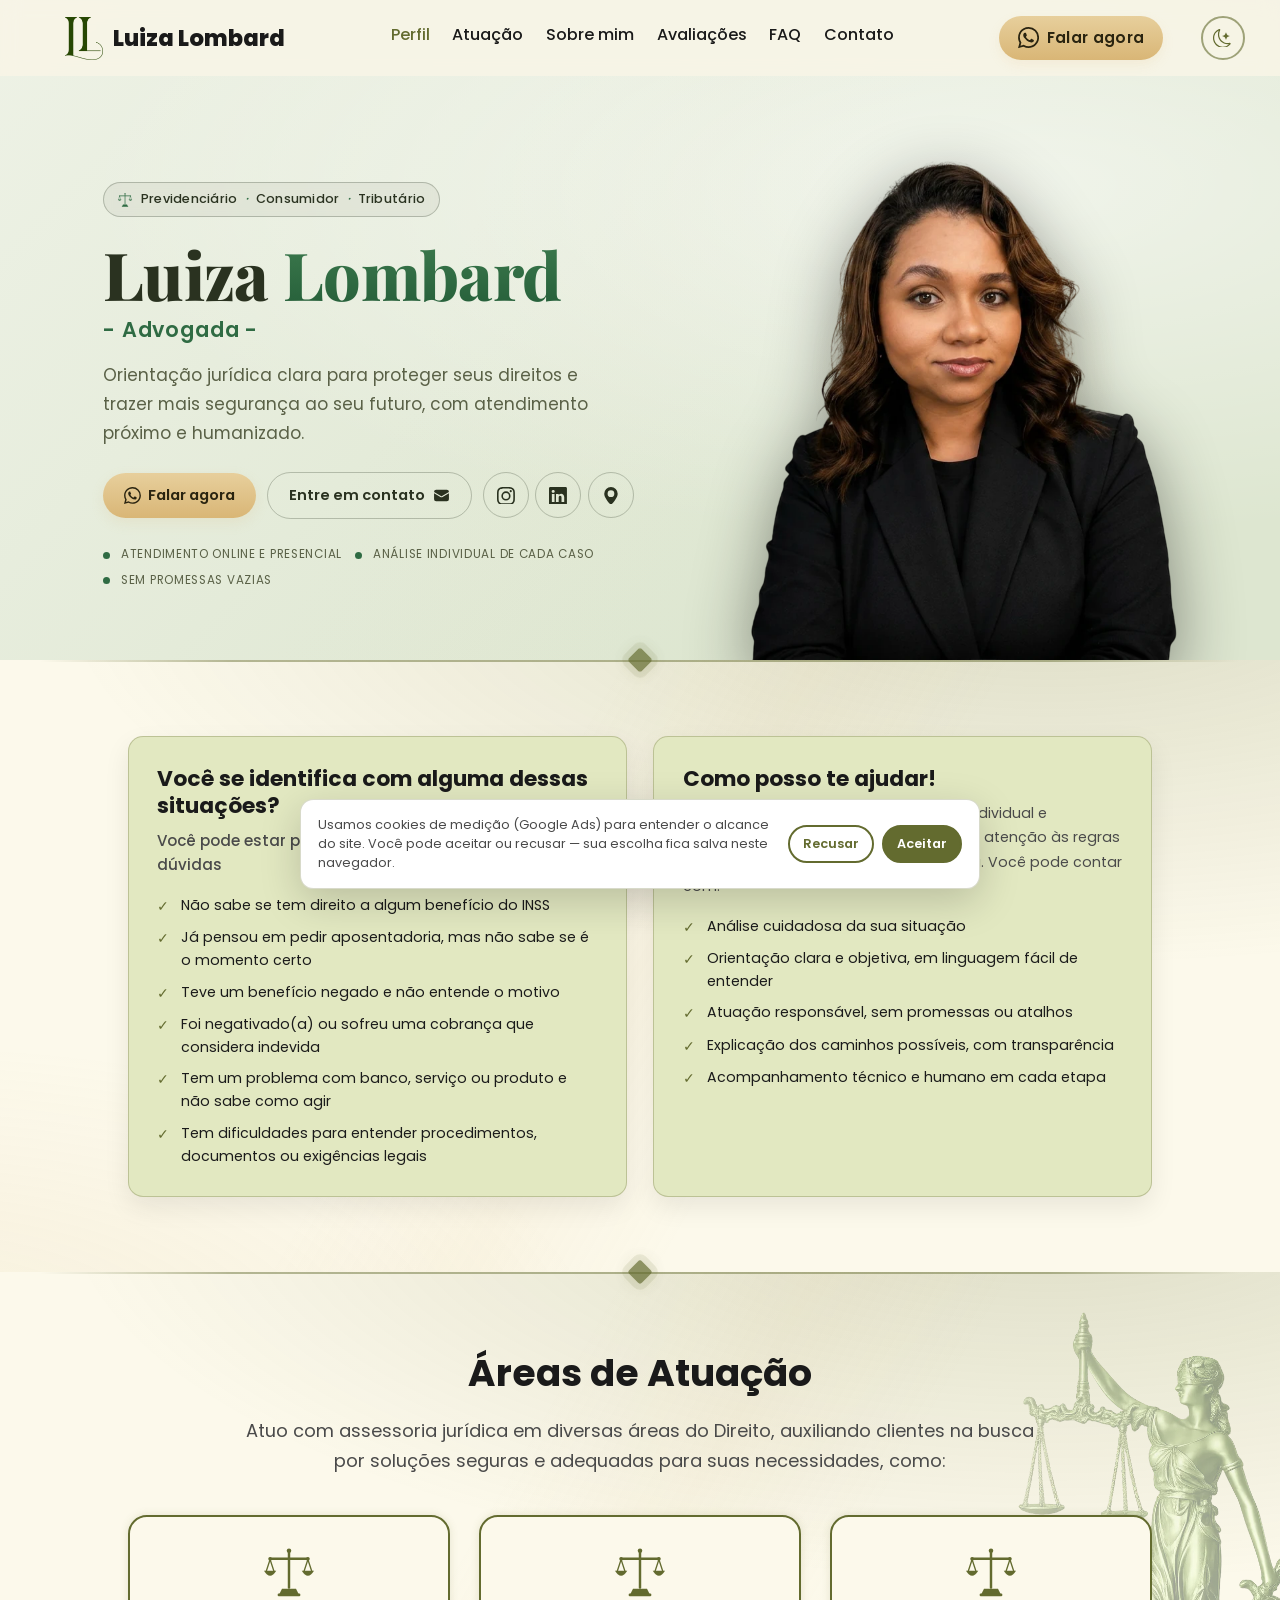
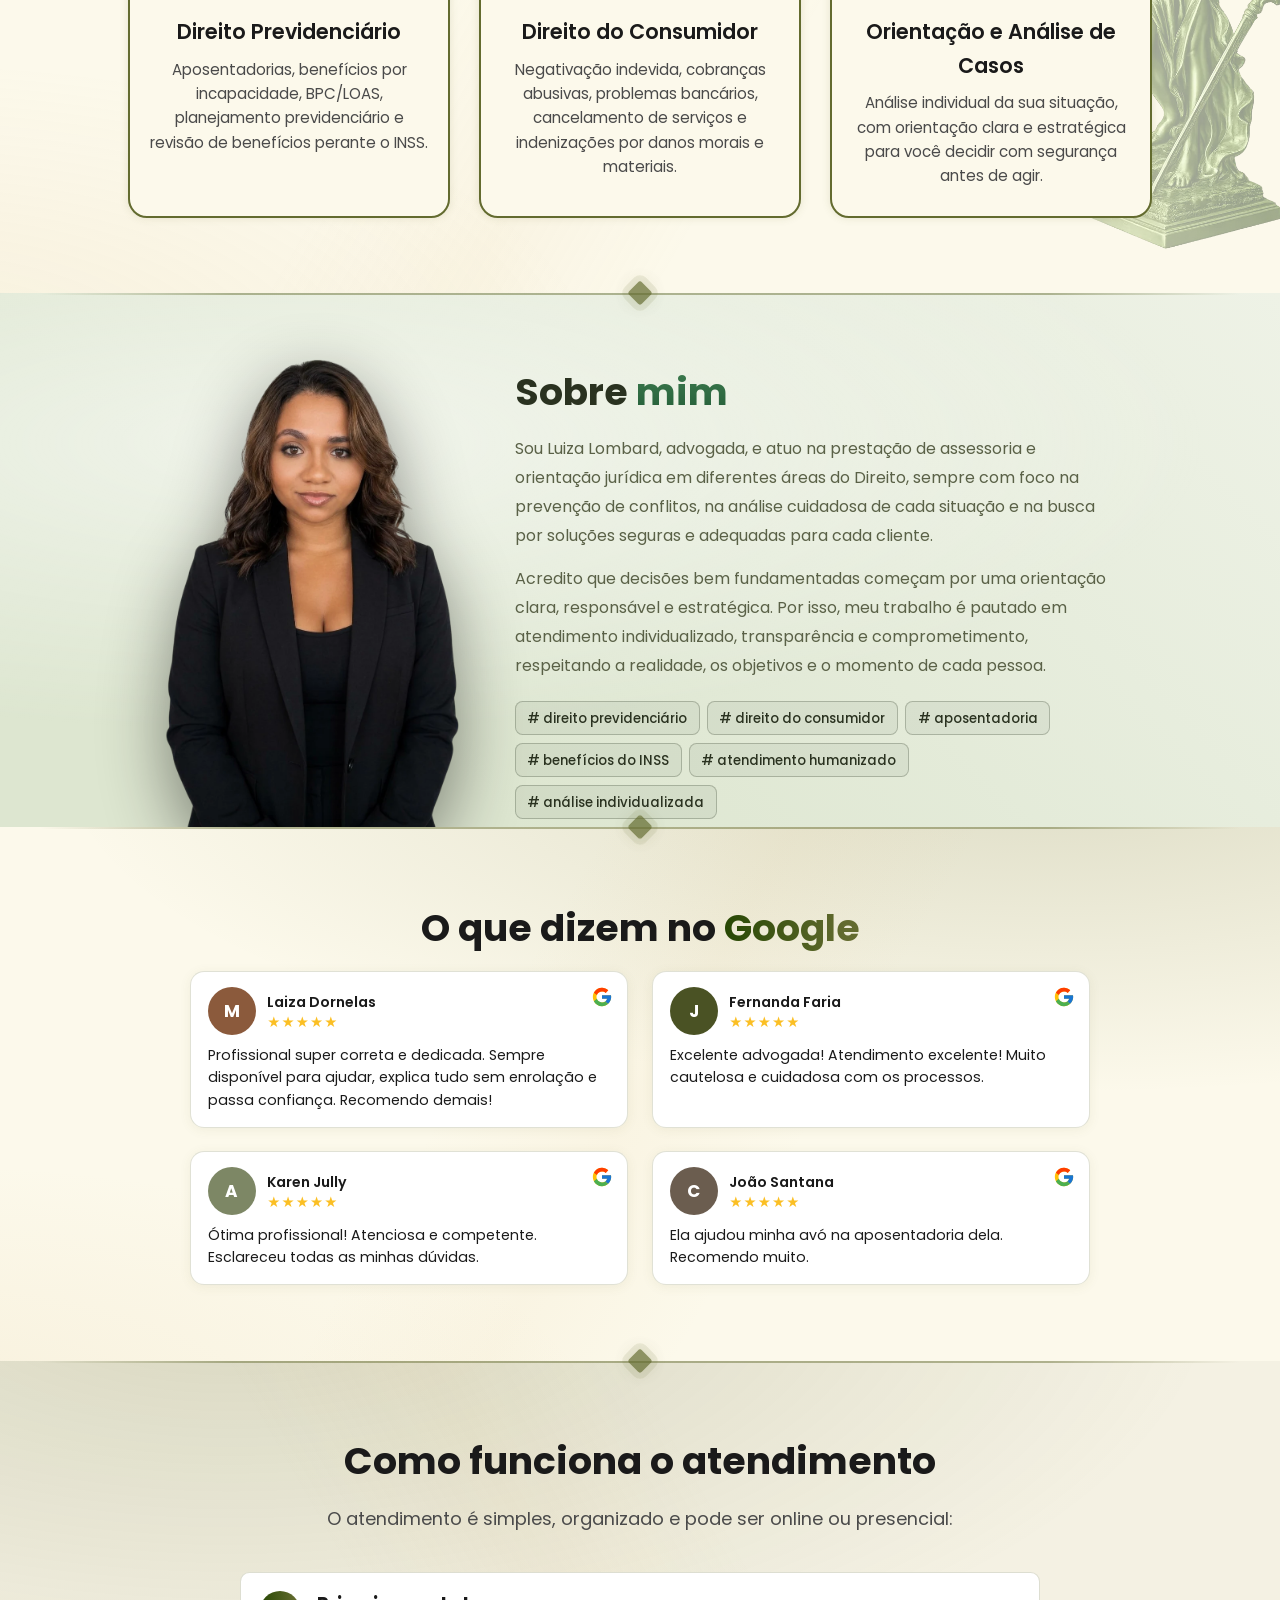
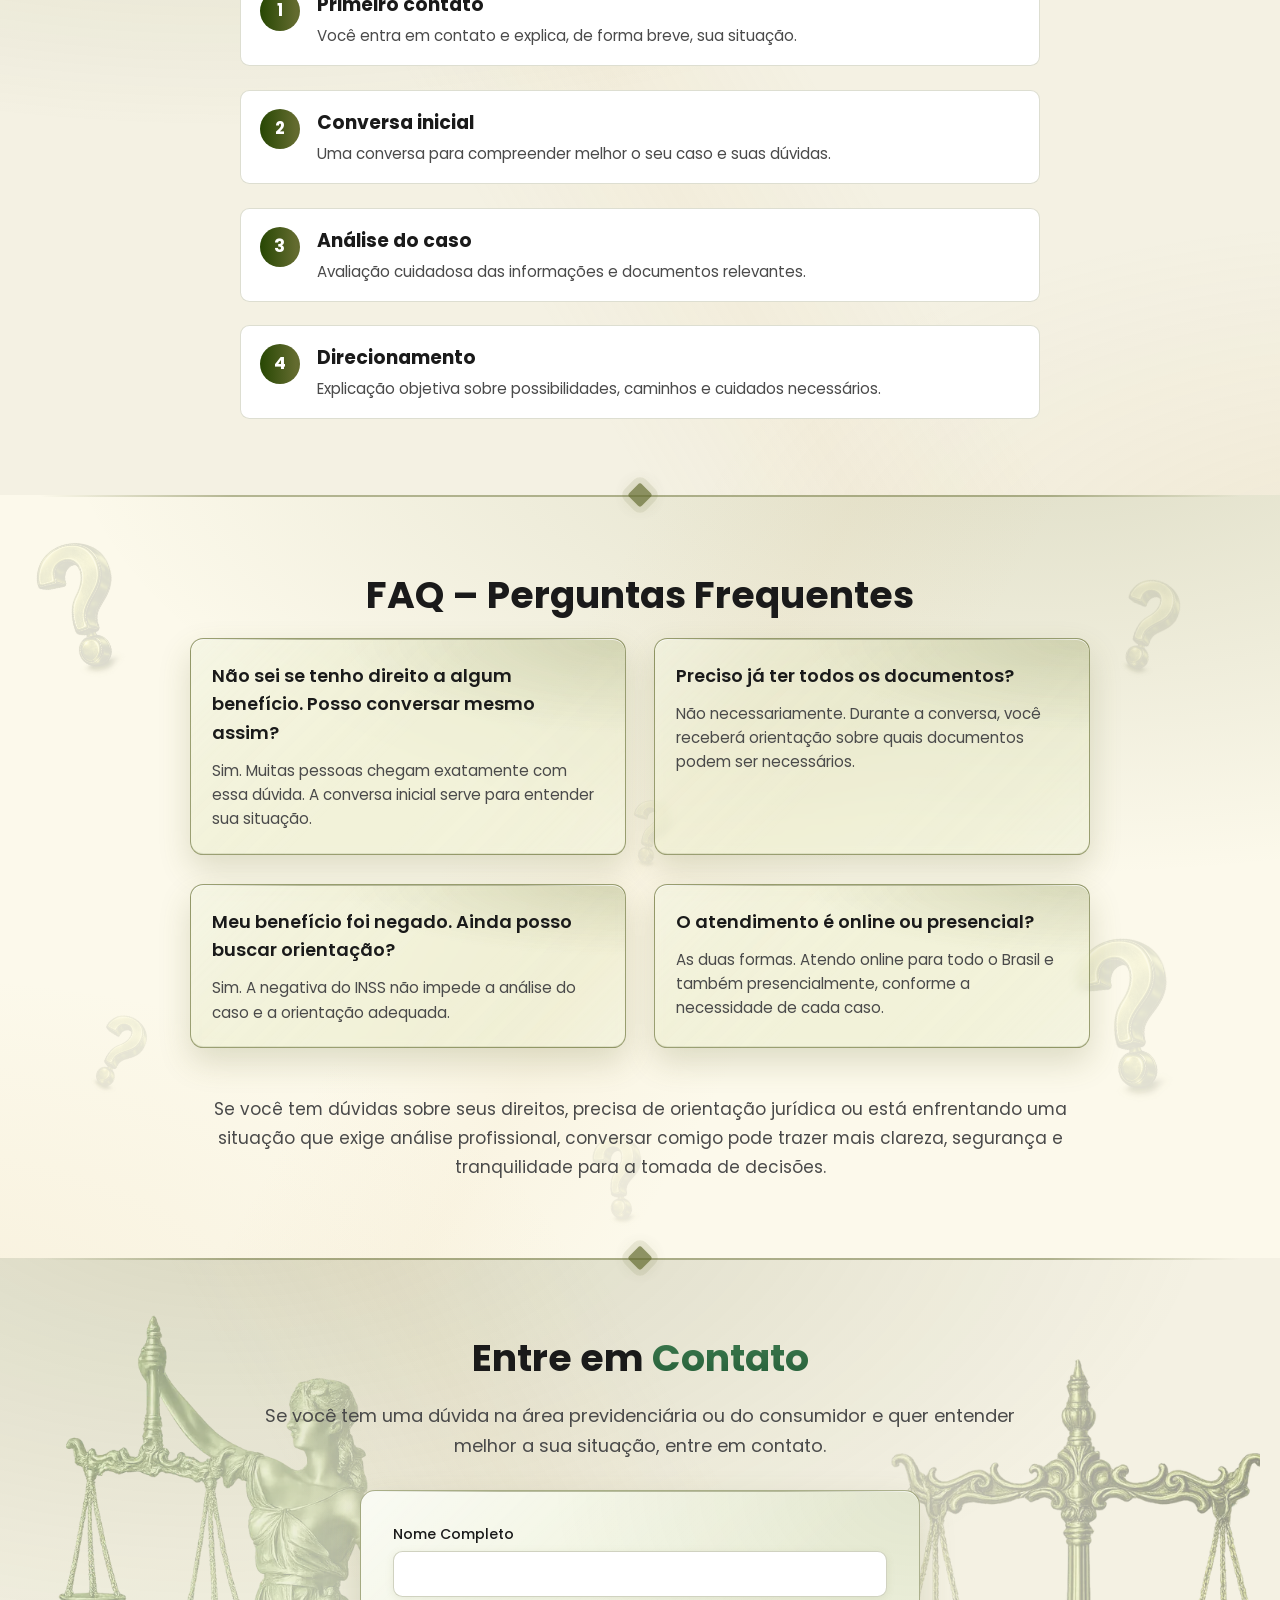
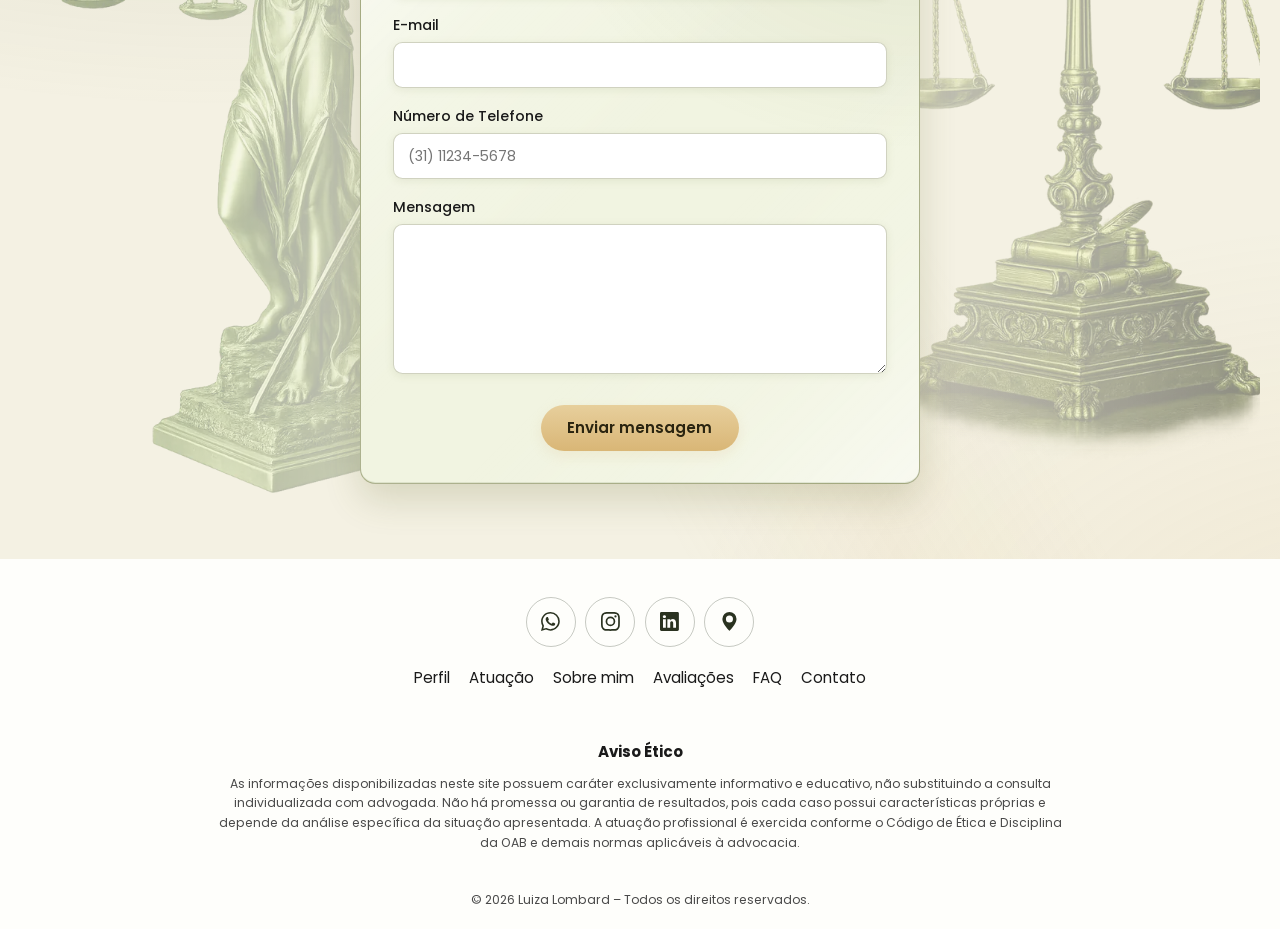
==== commit 026853bd: "change to tributario" ====
--- a/index.html
+++ b/index.html
@@ -229,7 +229,7 @@
                     <svg class="icon" aria-hidden="true">
                         <use href="#i-scales"></use>
                     </svg>
-                    Previdenciário <i aria-hidden="true">·</i> Consumidor <i aria-hidden="true">·</i> Humanizado
+                    Previdenciário <i aria-hidden="true">·</i> Consumidor <i aria-hidden="true">·</i> Tributário
                 </span>
 
                 <h1 class="home-title">Luiza <span class="gradient-gold">Lombard</span></h1>
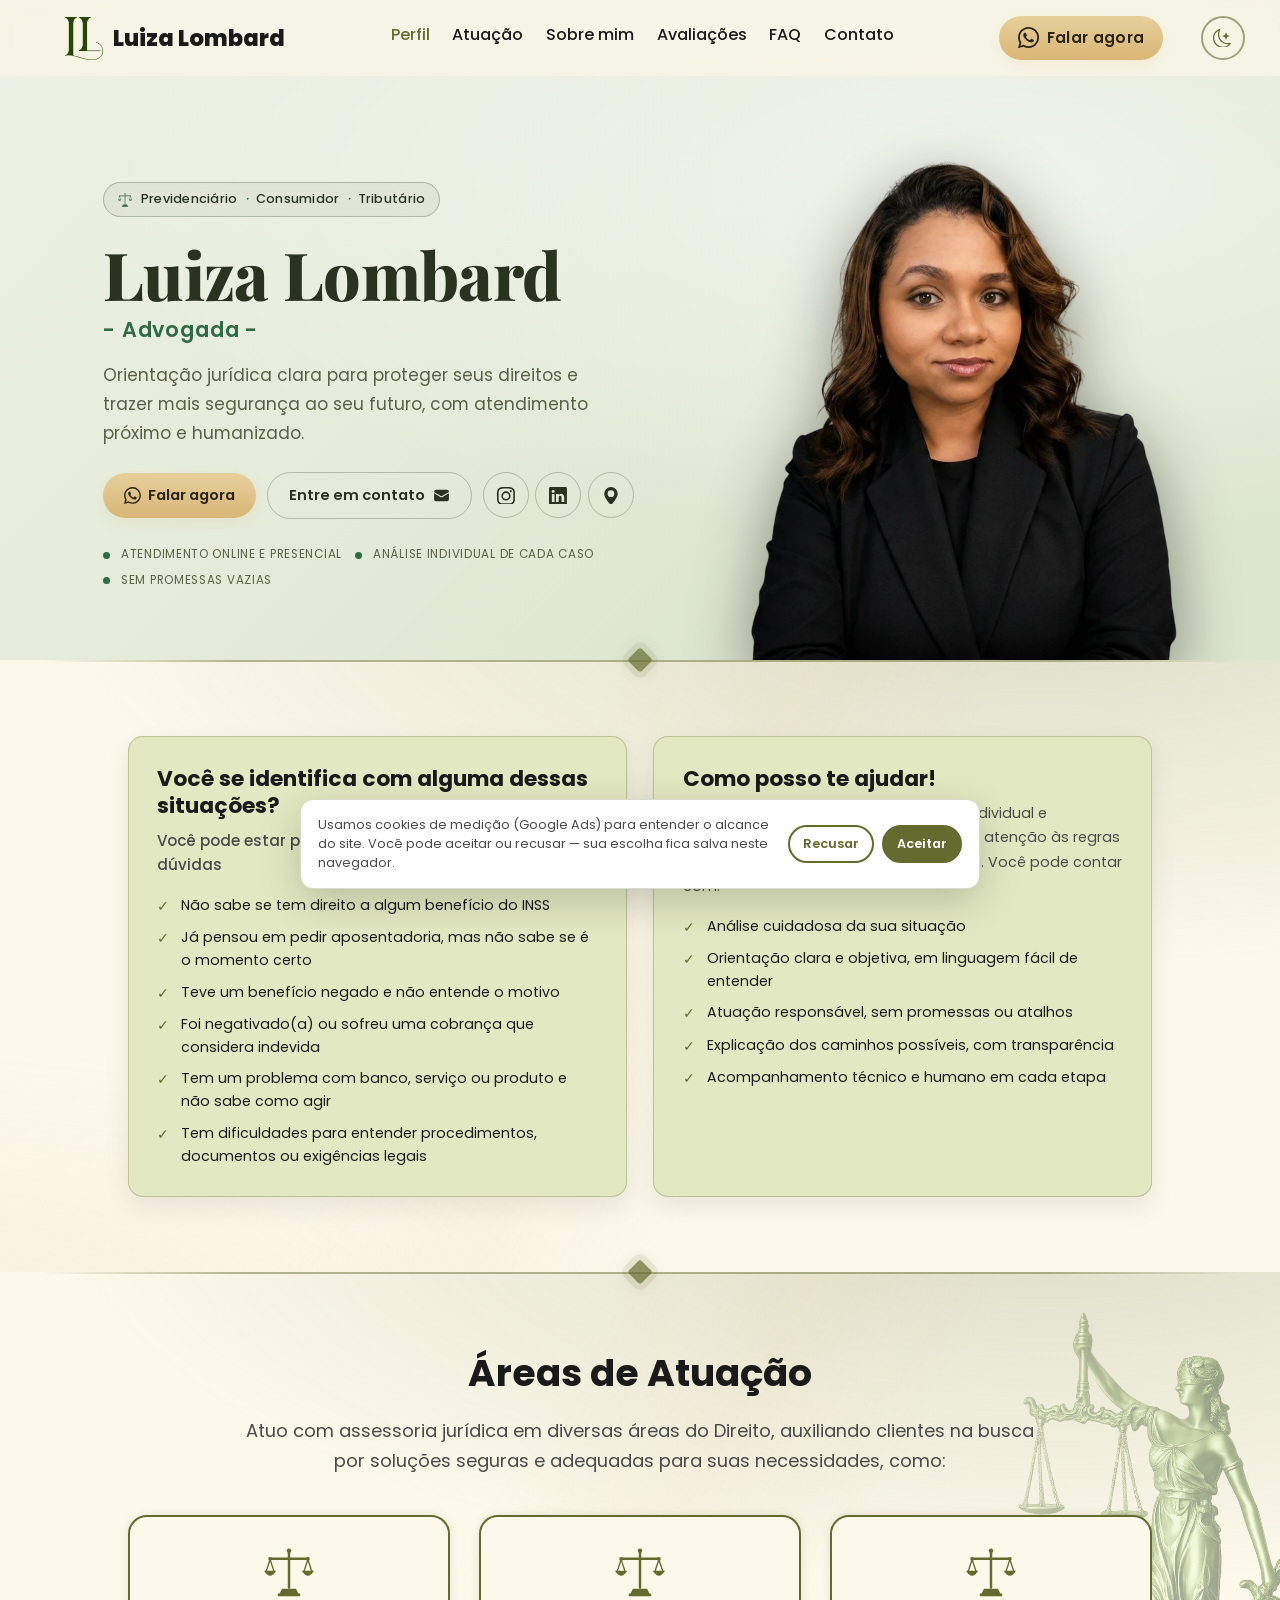
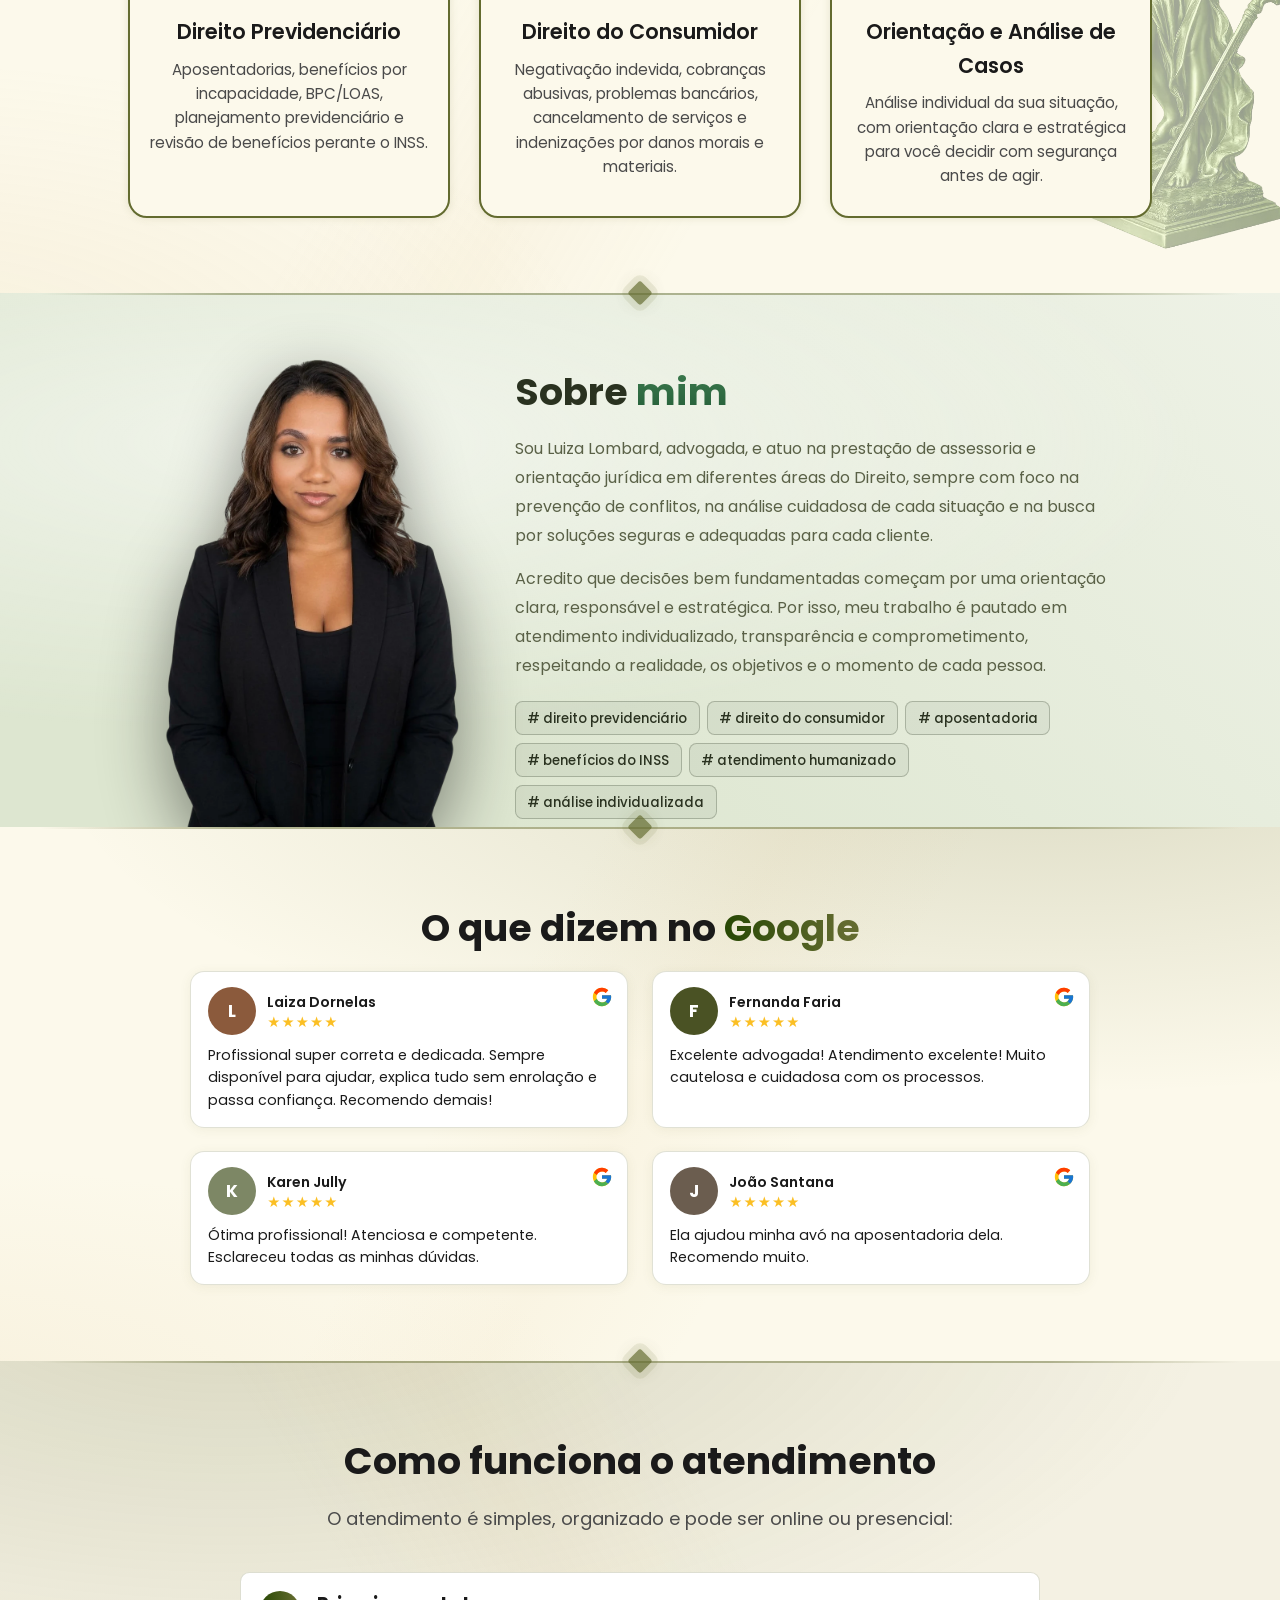
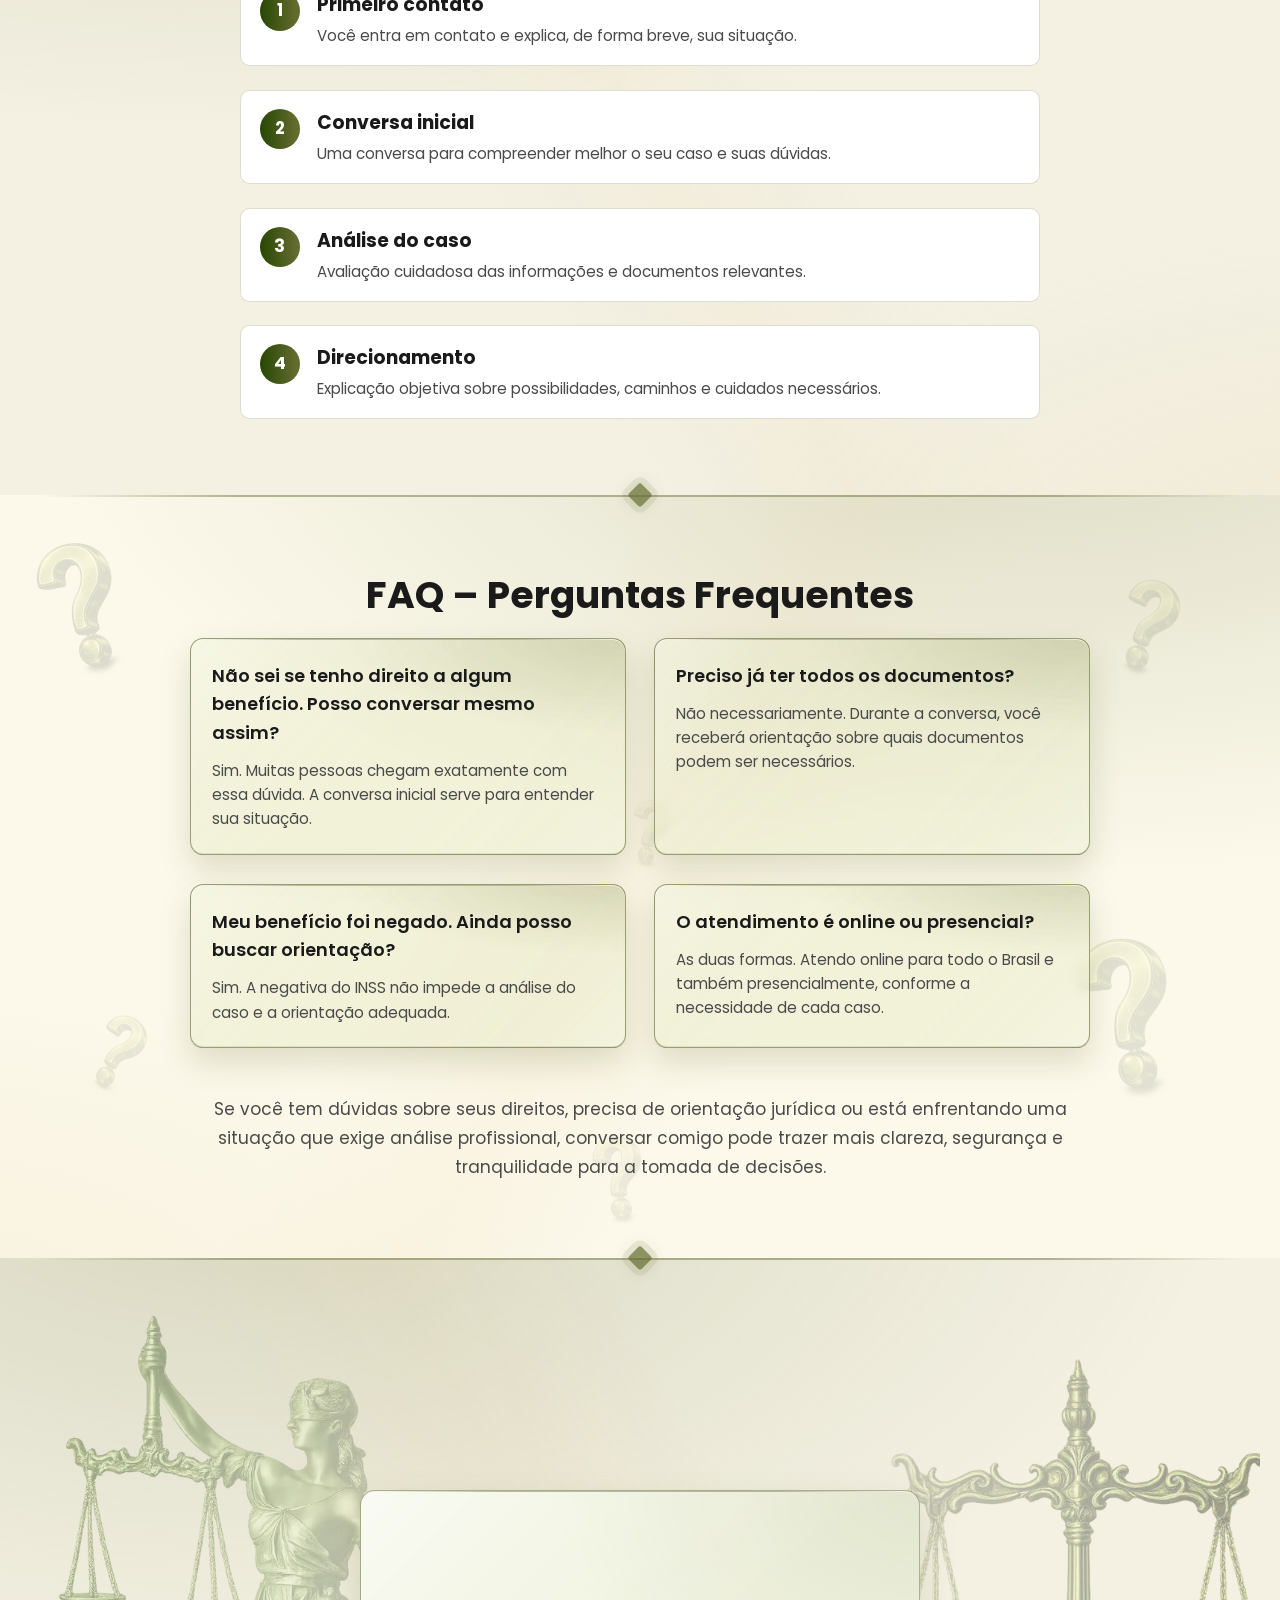
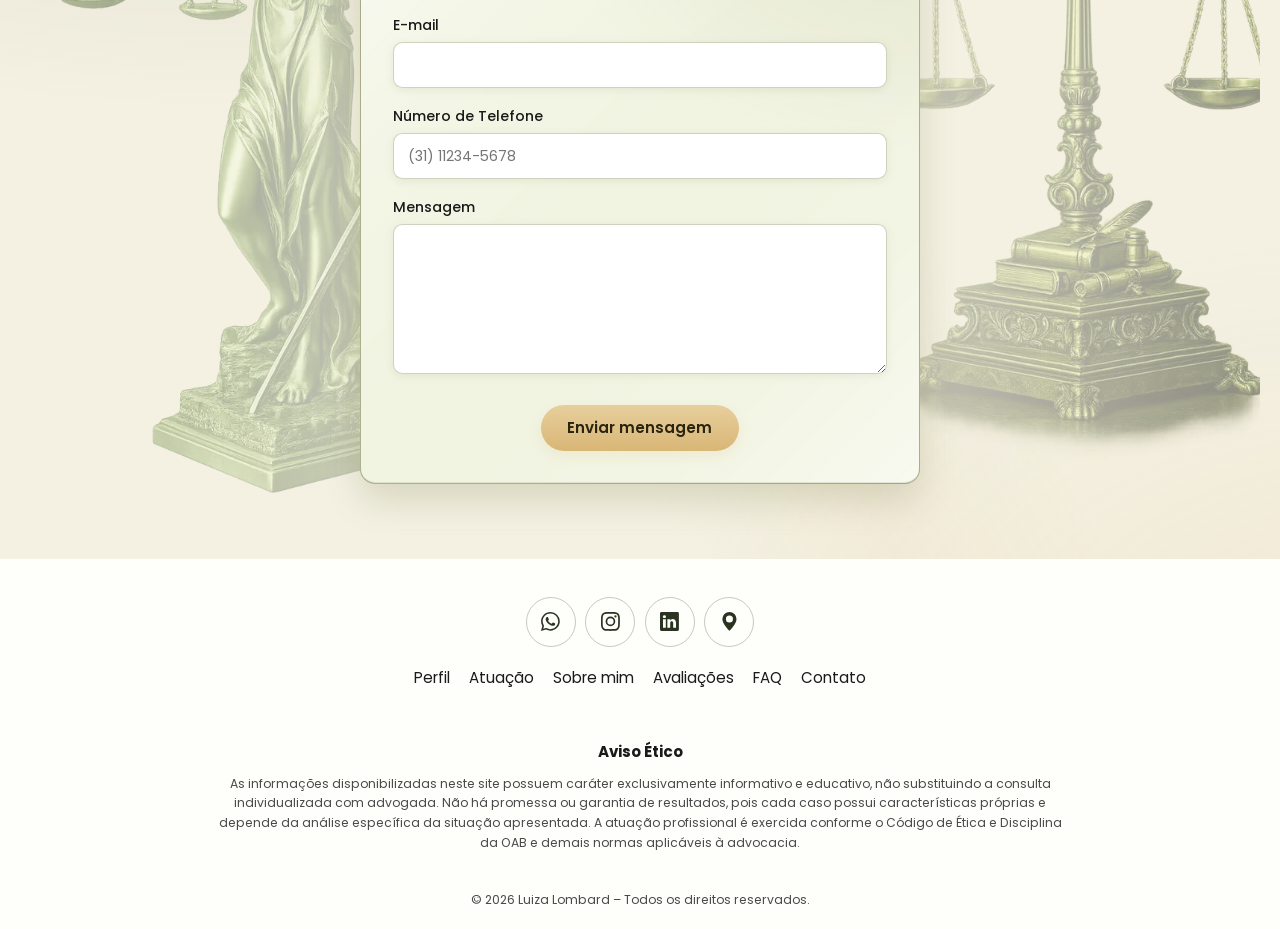
==== commit cdac46db: "change h1 color" ====
--- a/index.html
+++ b/index.html
@@ -232,7 +232,7 @@
                     Previdenciário <i aria-hidden="true">·</i> Consumidor <i aria-hidden="true">·</i> Tributário
                 </span>
 
-                <h1 class="home-title">Luiza <span class="gradient-gold">Lombard</span></h1>
+                <h1 class="home-title">Luiza Lombard<span class="gradient-gold"></span></h1>
                 <p class="home-role">- Advogada -</p>
 
                 <p class="home-sub">
@@ -415,7 +415,7 @@
             <div class="reviews-grid">
                 <article class="review-card">
                     <div class="review-header">
-                        <div class="review-avatar" aria-hidden="true">M</div>
+                        <div class="review-avatar" aria-hidden="true">L</div>
                         <div class="review-author">
                             <strong>Laiza Dornelas</strong>
                             <div class="review-stars" aria-label="5 de 5 estrelas">★★★★★</div>
@@ -433,7 +433,7 @@
 
                 <article class="review-card">
                     <div class="review-header">
-                        <div class="review-avatar" aria-hidden="true">J</div>
+                        <div class="review-avatar" aria-hidden="true">F</div>
                         <div class="review-author">
                             <strong>Fernanda Faria</strong>
                             <div class="review-stars" aria-label="5 de 5 estrelas">★★★★★</div>
@@ -451,7 +451,7 @@
 
                 <article class="review-card">
                     <div class="review-header">
-                        <div class="review-avatar" aria-hidden="true">A</div>
+                        <div class="review-avatar" aria-hidden="true">K</div>
                         <div class="review-author">
                             <strong>Karen Jully</strong>
                             <div class="review-stars" aria-label="5 de 5 estrelas">★★★★★</div>
@@ -469,7 +469,7 @@
 
                 <article class="review-card">
                     <div class="review-header">
-                        <div class="review-avatar" aria-hidden="true">C</div>
+                        <div class="review-avatar" aria-hidden="true">J</div>
                         <div class="review-author">
                             <strong>João Santana</strong>
                             <div class="review-stars" aria-label="5 de 5 estrelas">★★★★★</div>
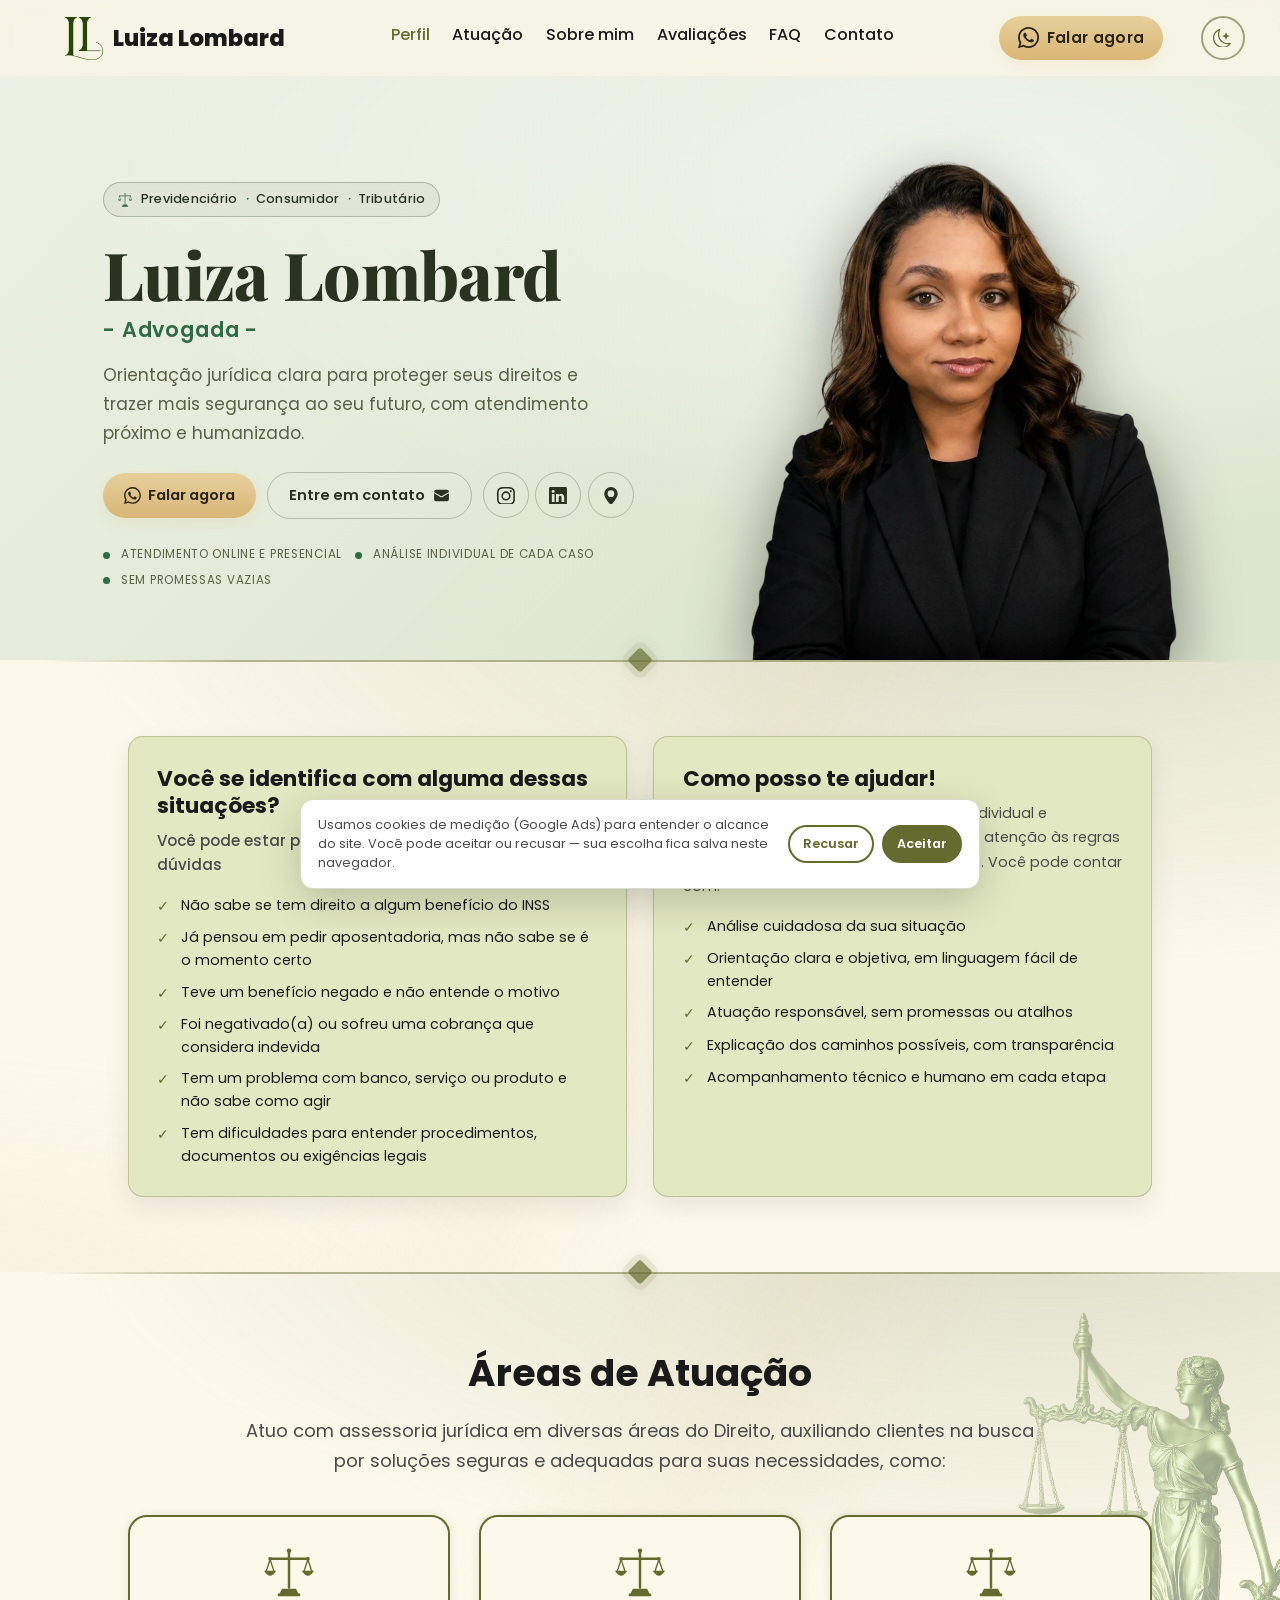
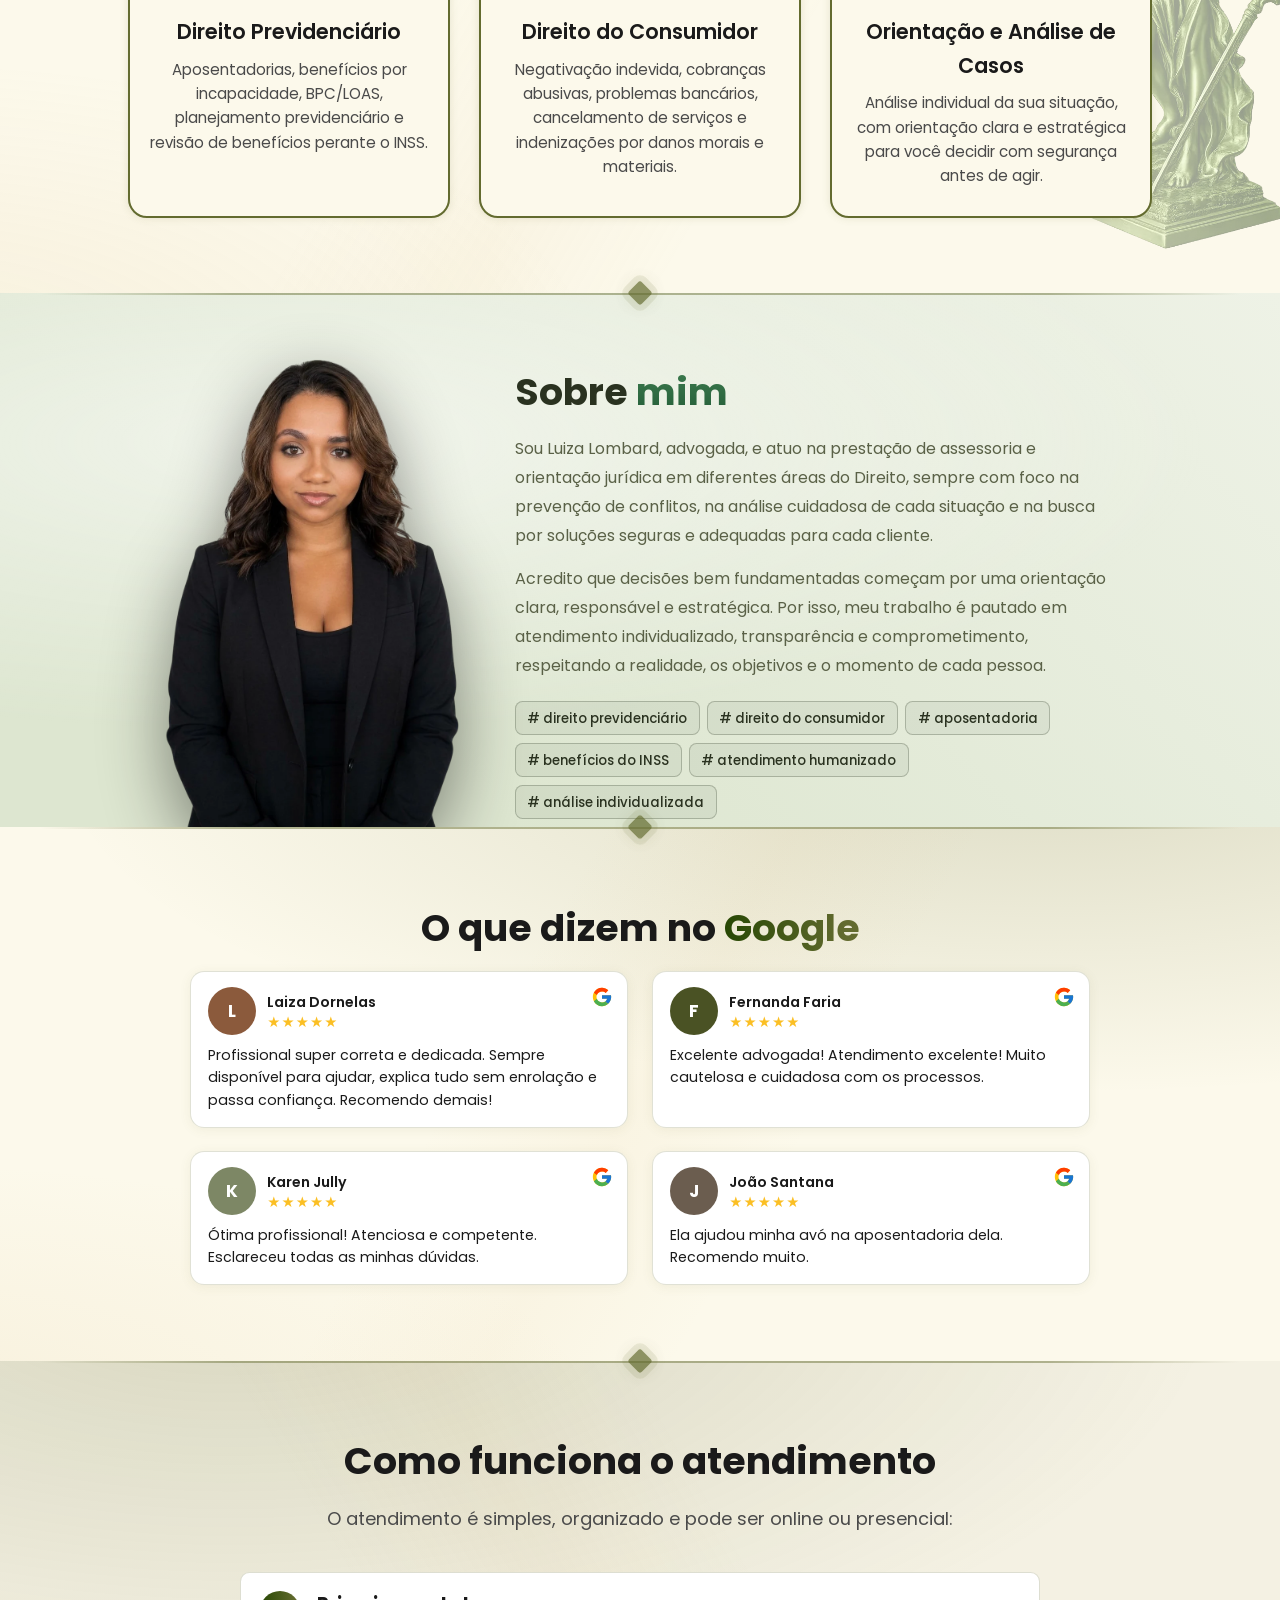
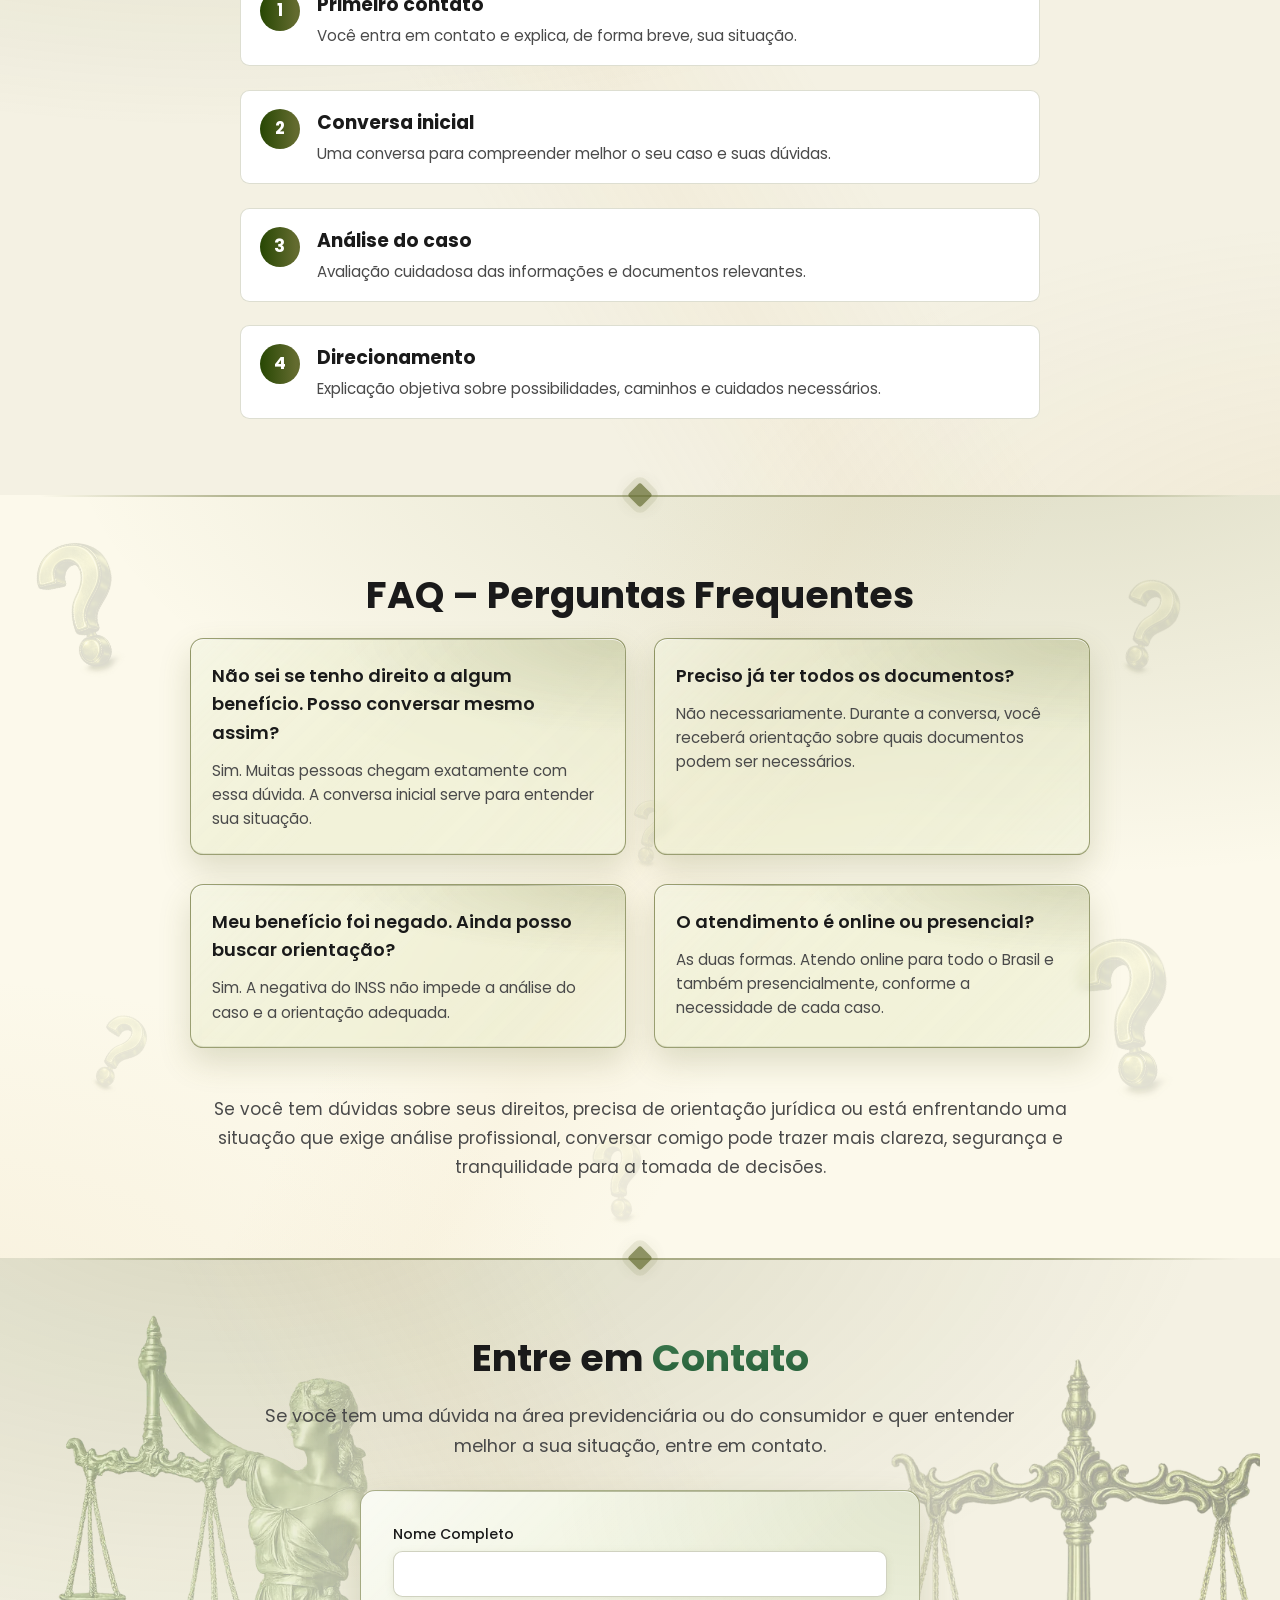
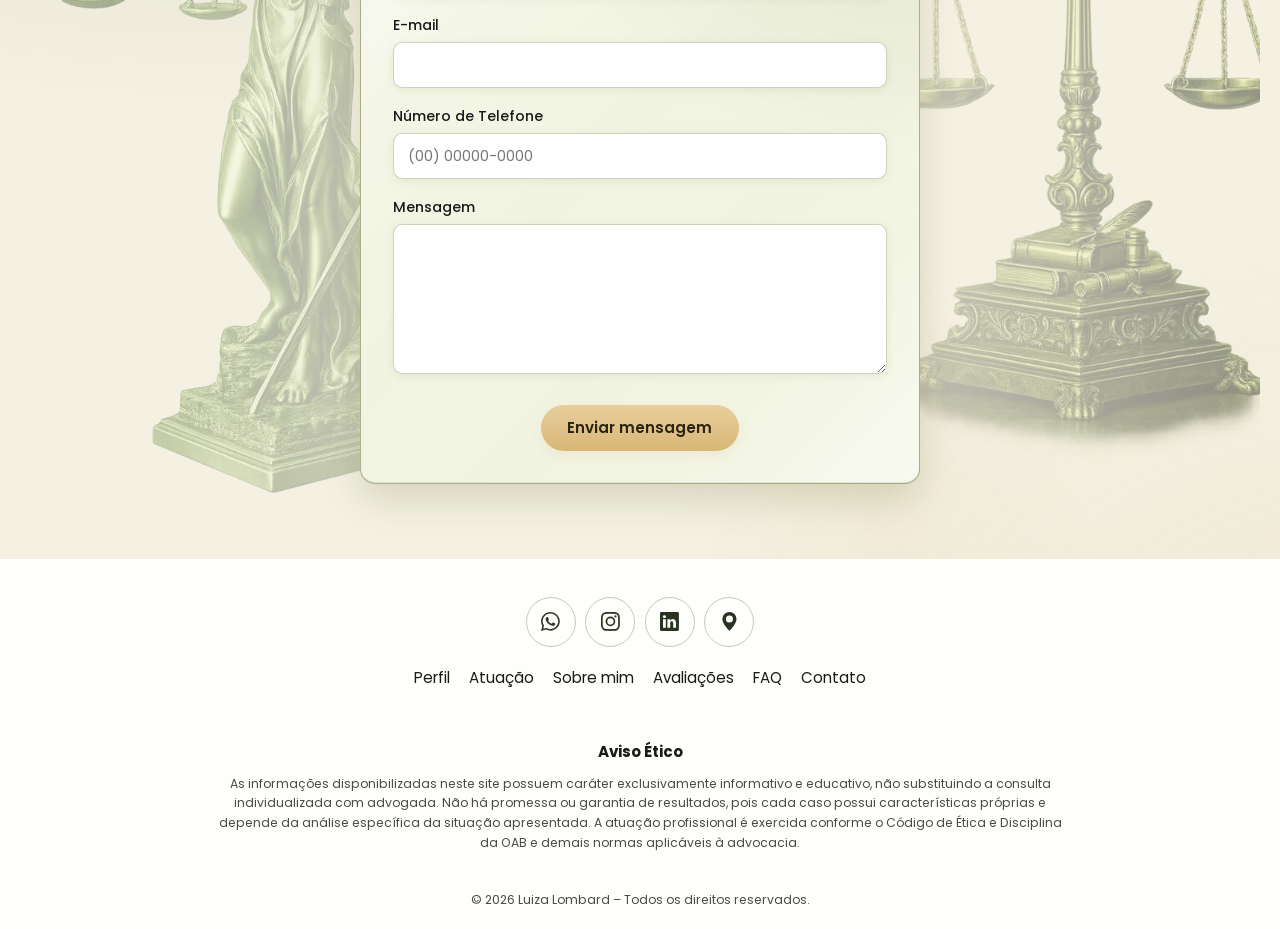
==== commit adeb3bc2: "zeros no telefone" ====
--- a/index.html
+++ b/index.html
@@ -622,7 +622,7 @@
 
                 <div class="form-field">
                     <label for="telefone">Número de Telefone</label>
-                    <input type="tel" id="telefone" name="Telefone" placeholder="(31) 11234-5678" autocomplete="tel"
+                    <input type="tel" id="telefone" name="Telefone" placeholder="(00) 00000-0000" autocomplete="tel"
                         inputmode="tel" pattern="[0-9()+\-\s]*" title="Use apenas números (e os sinais + ( ) -)">
                 </div>
 
